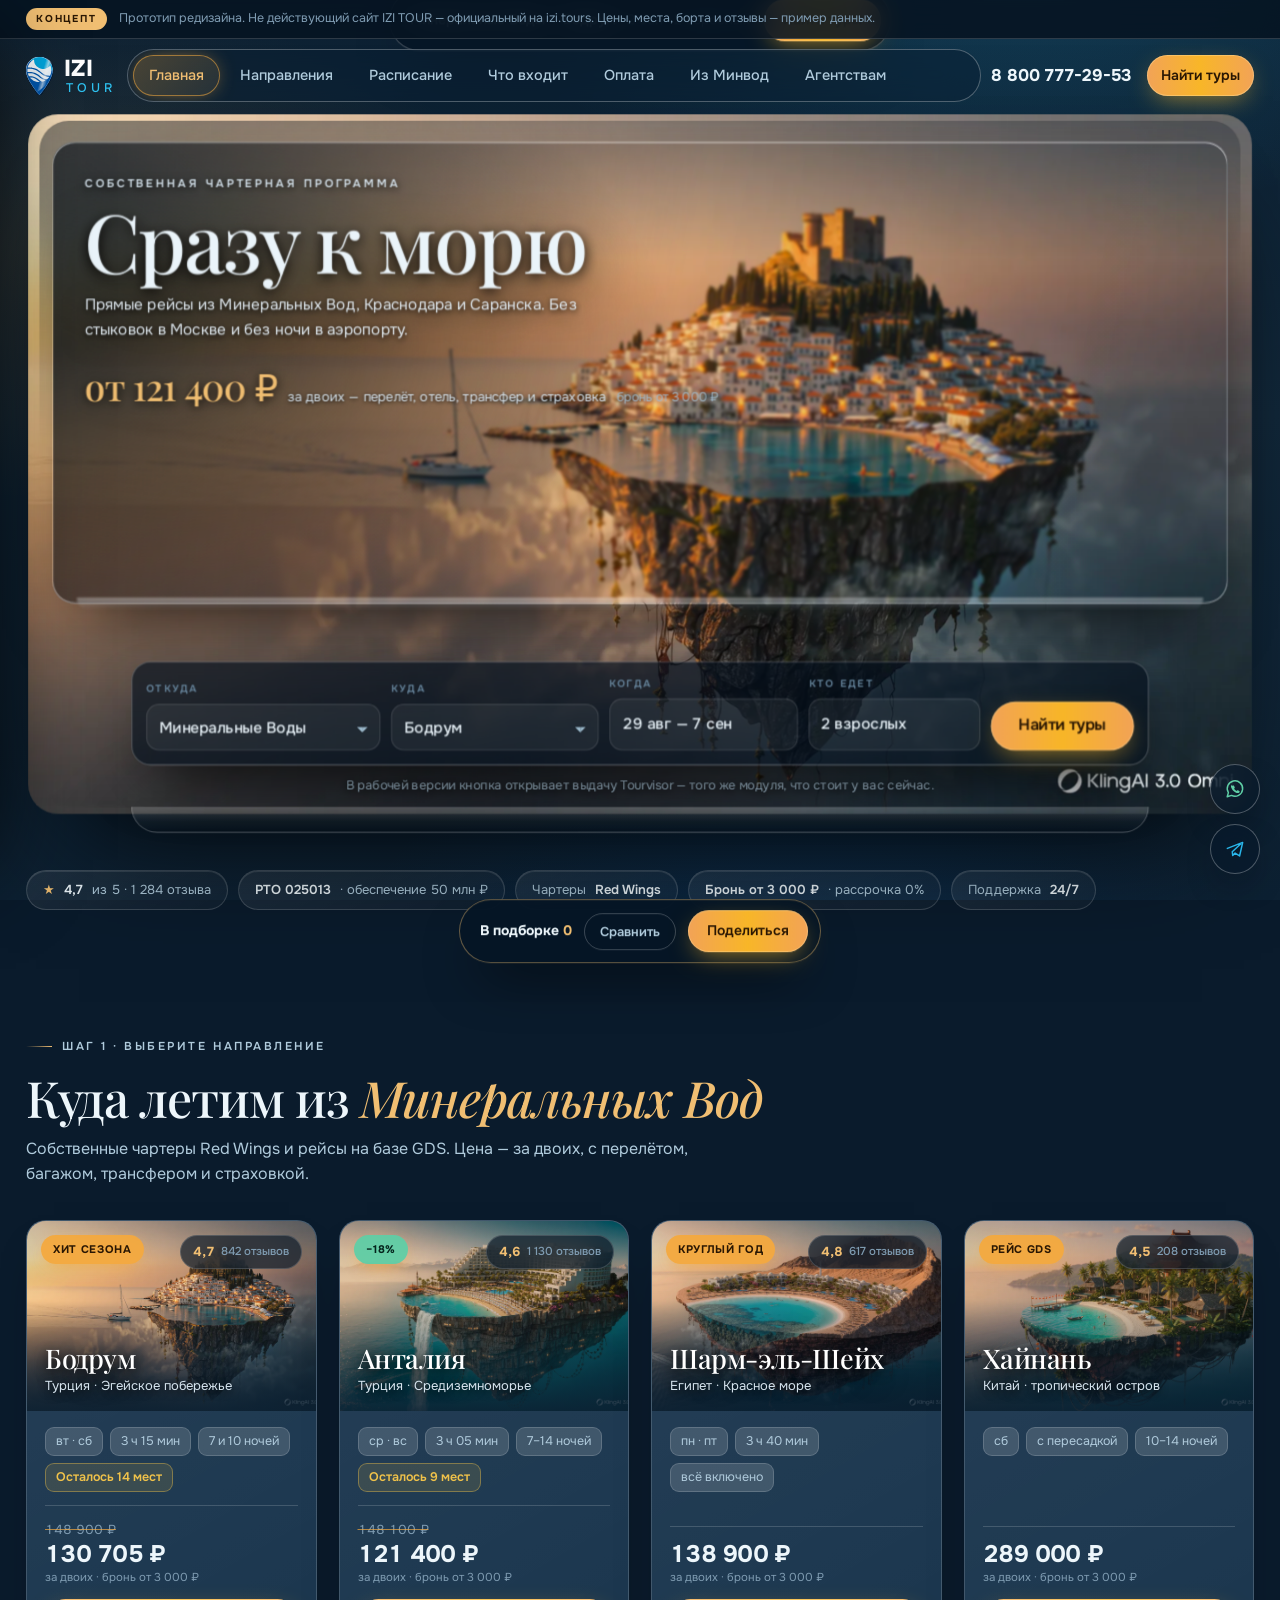
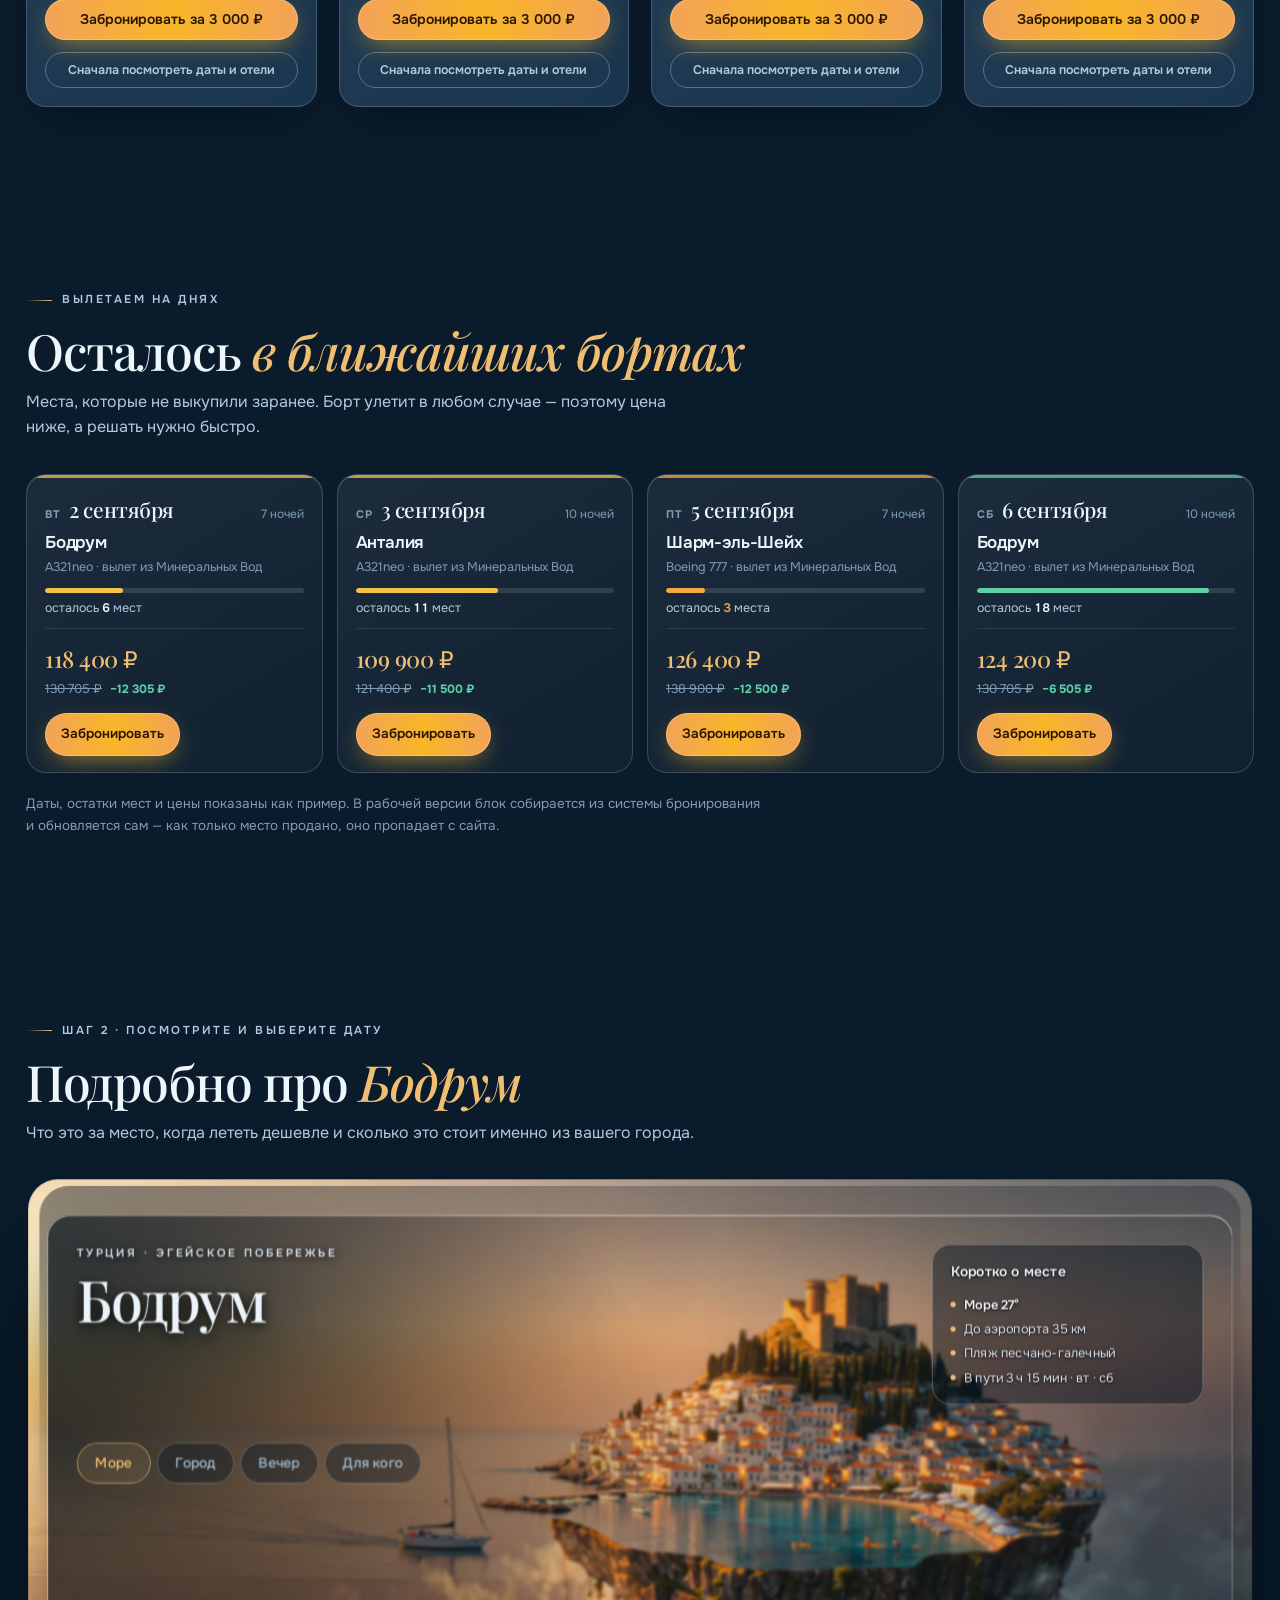
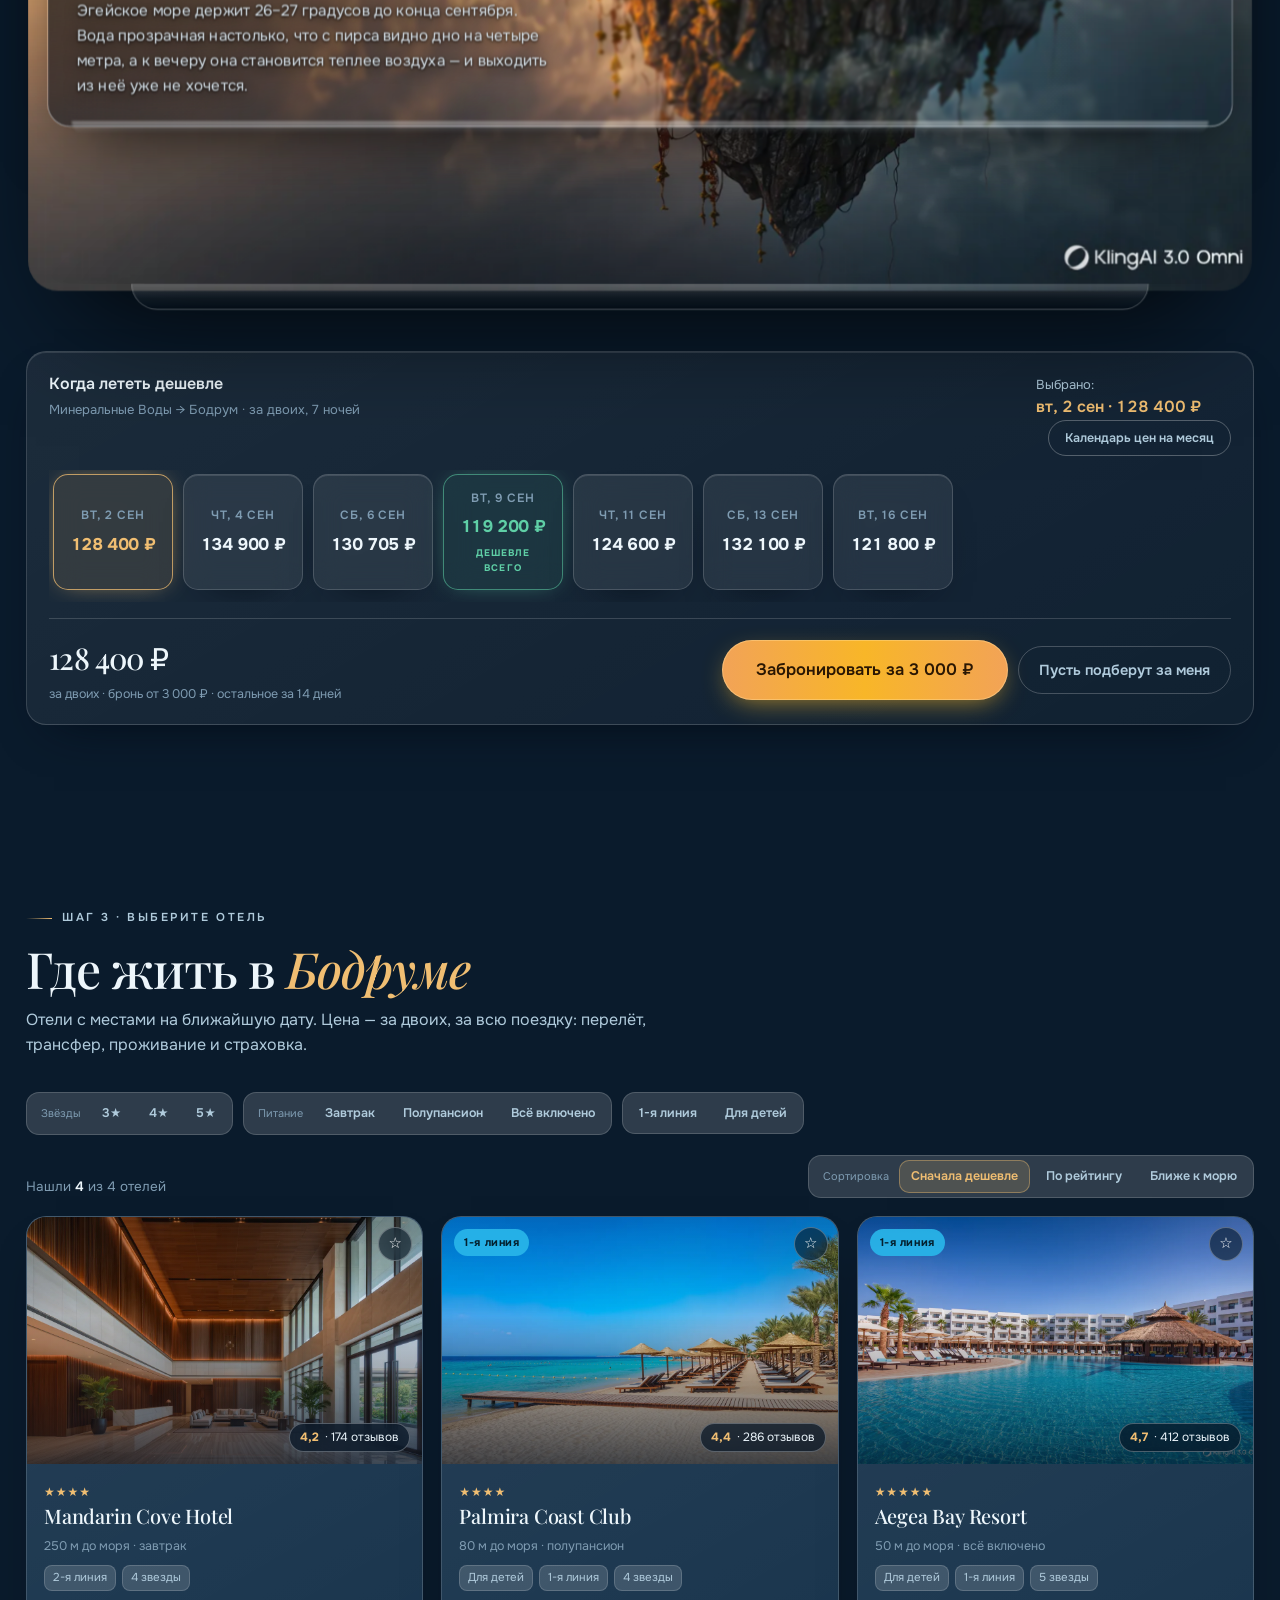
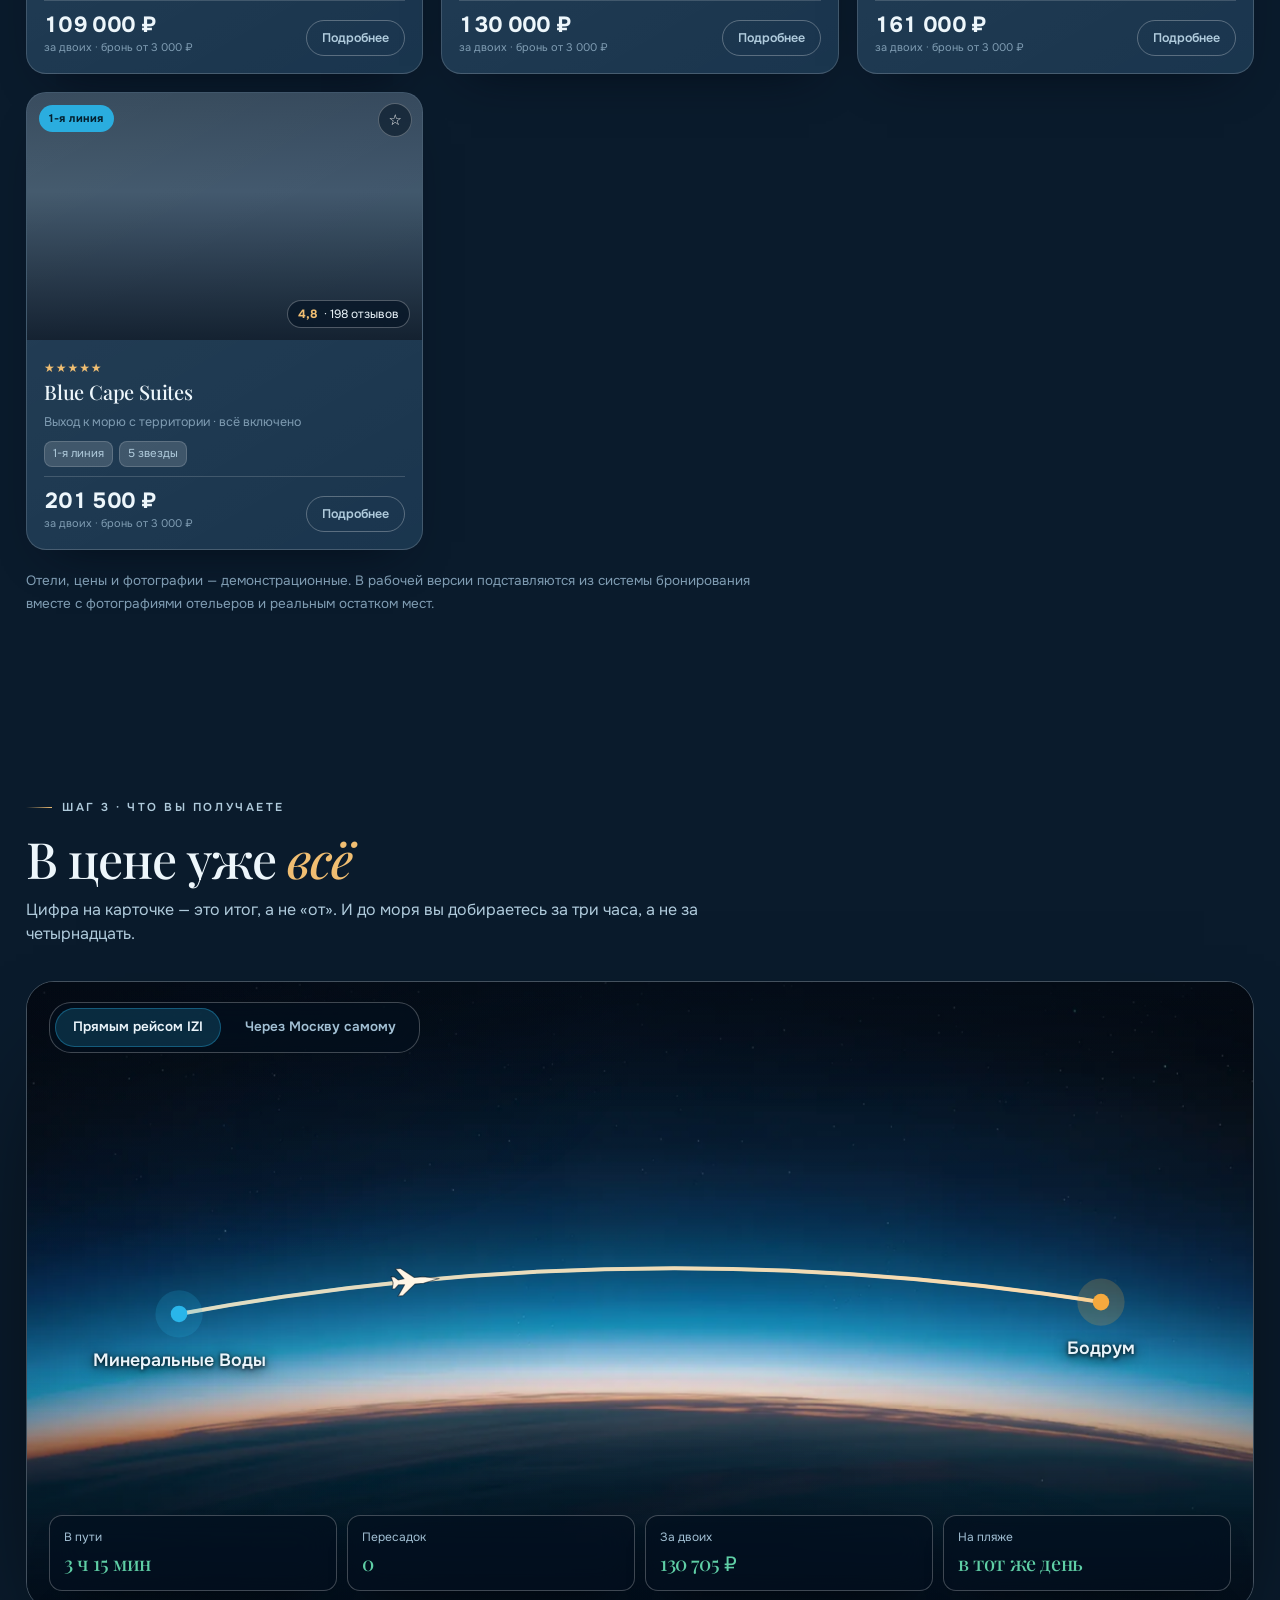
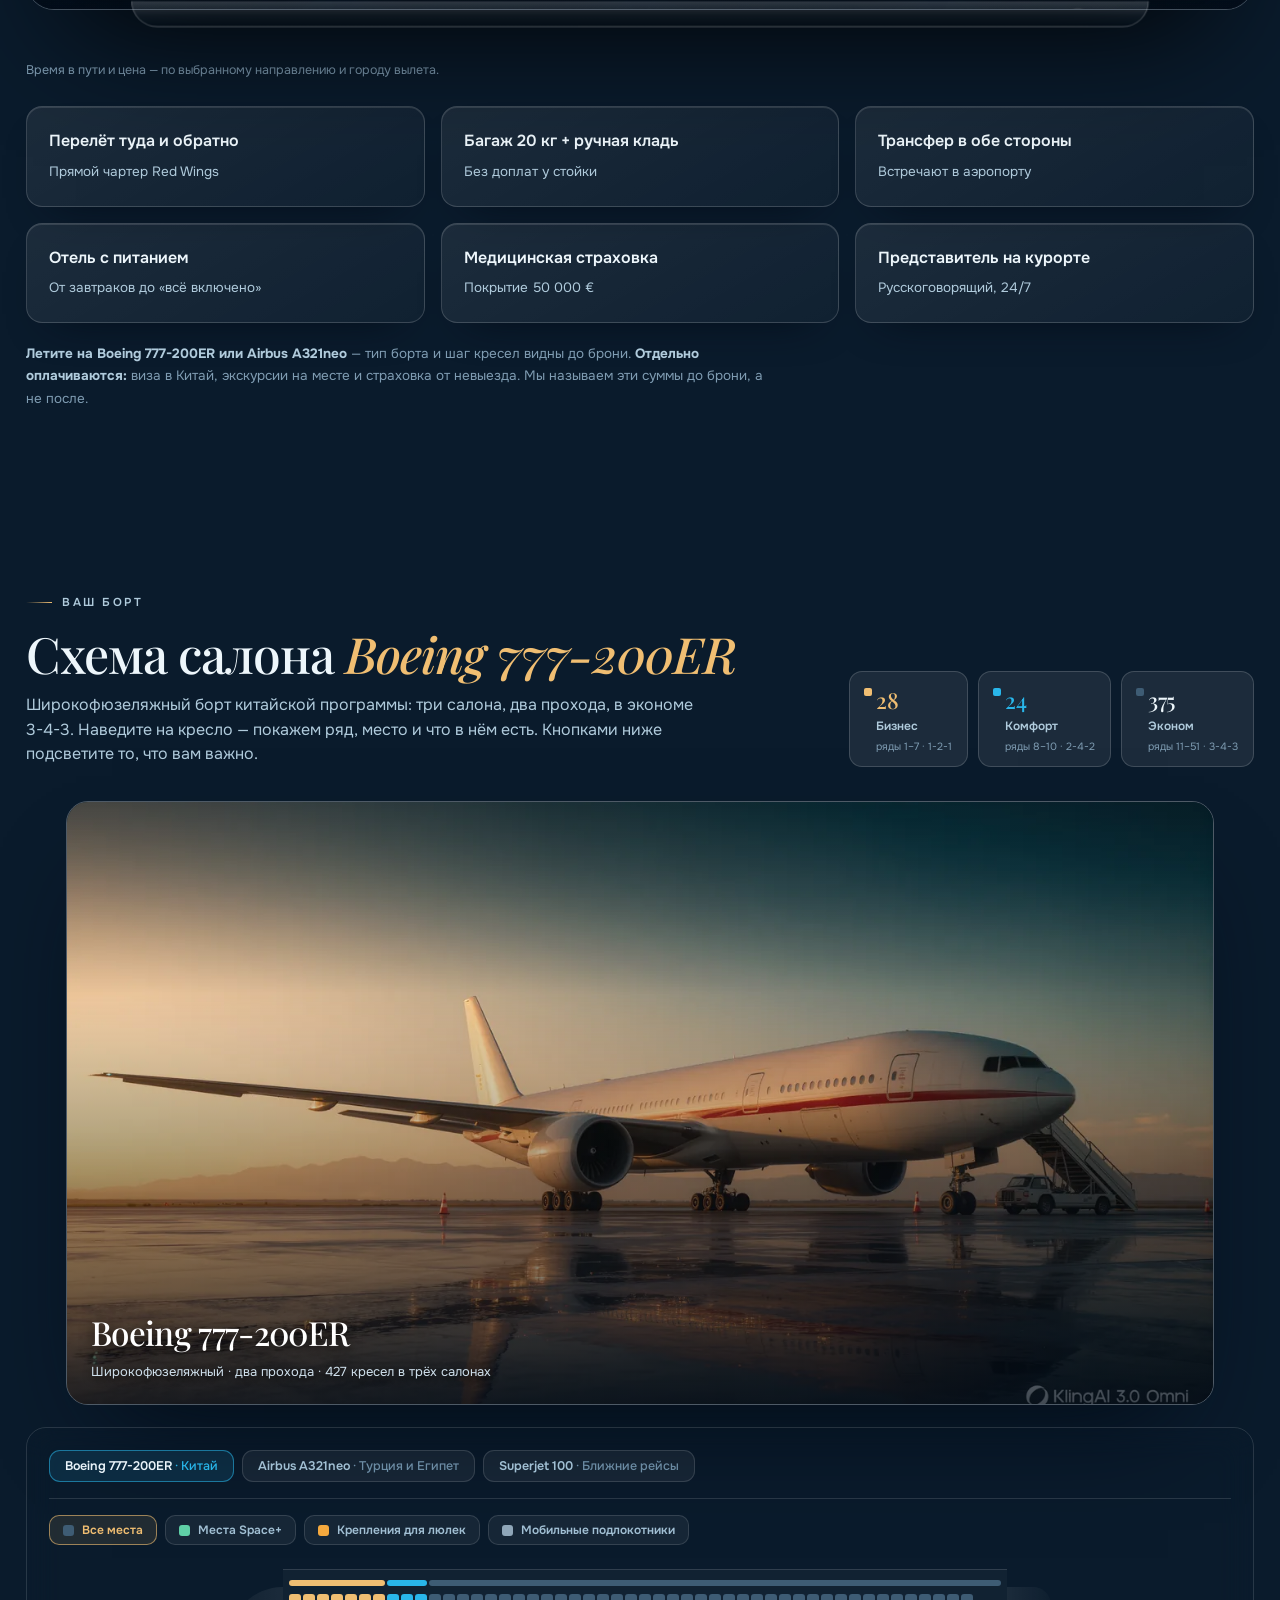
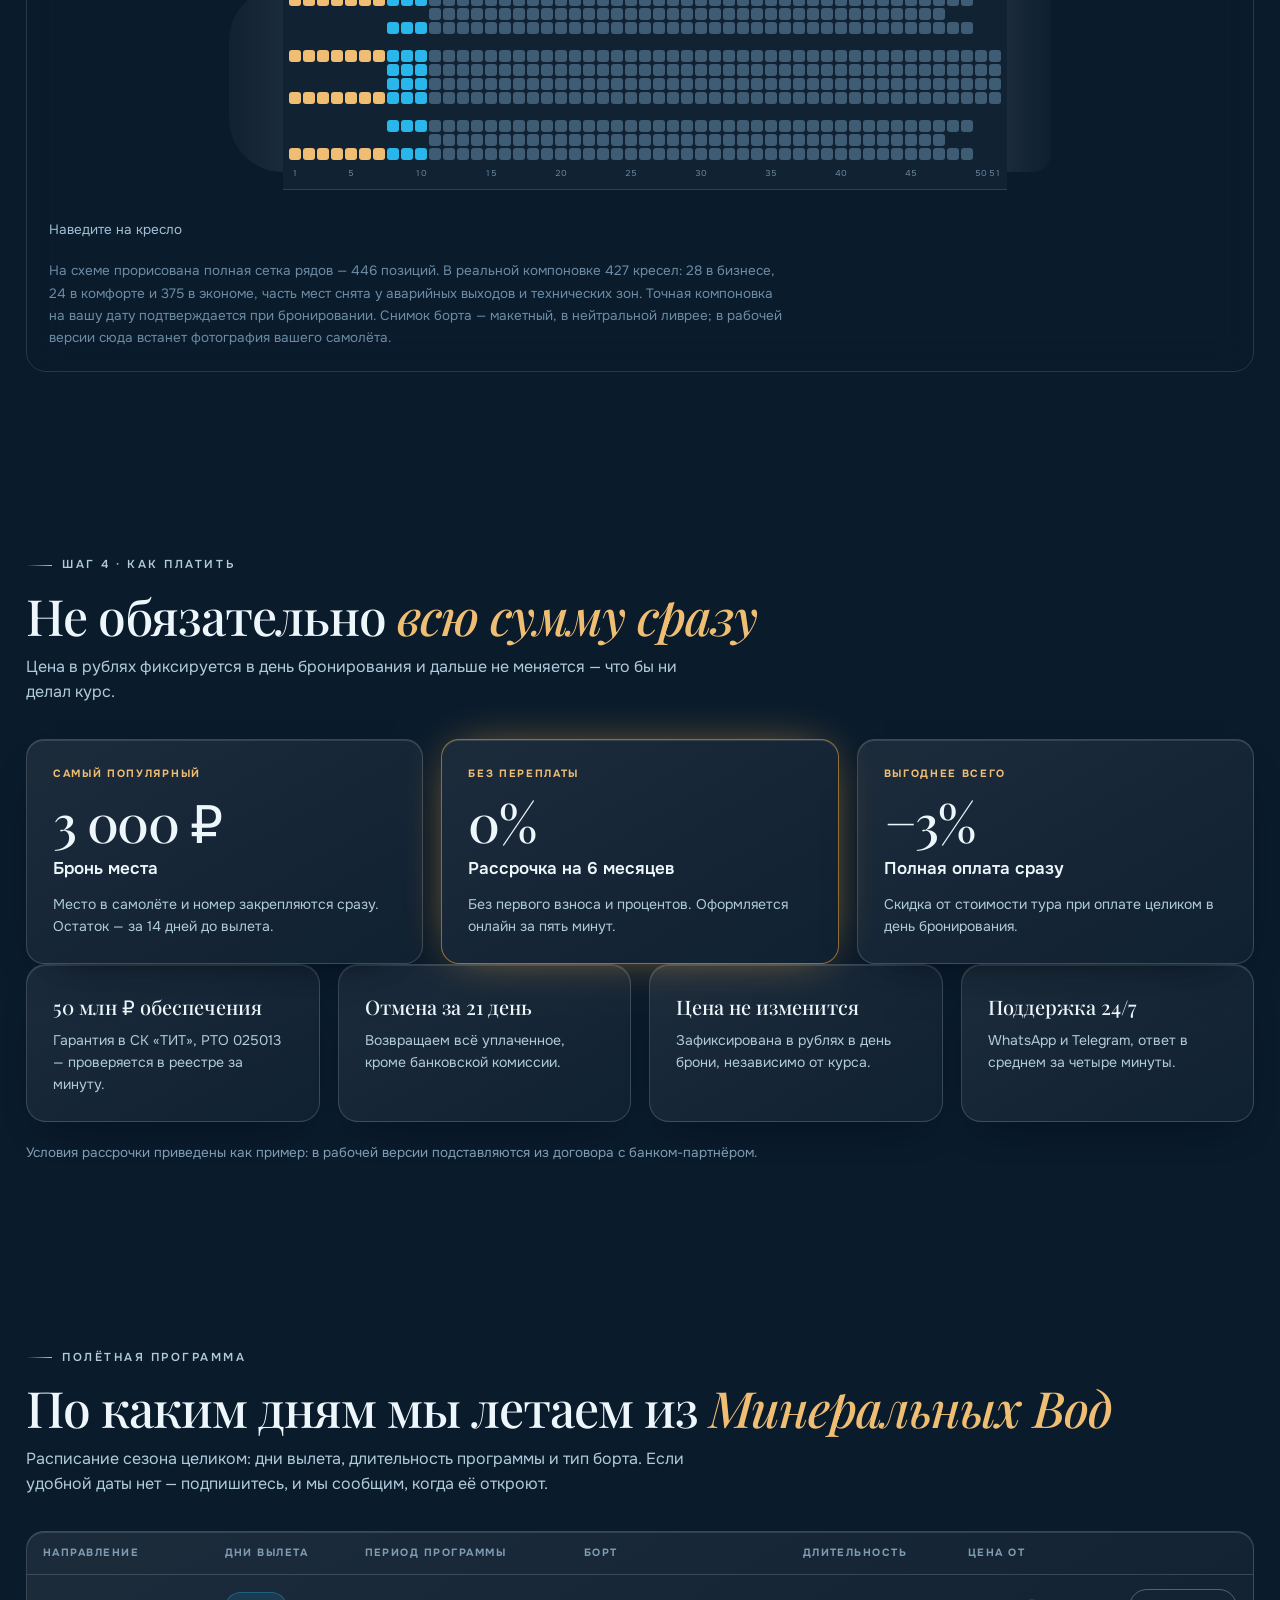
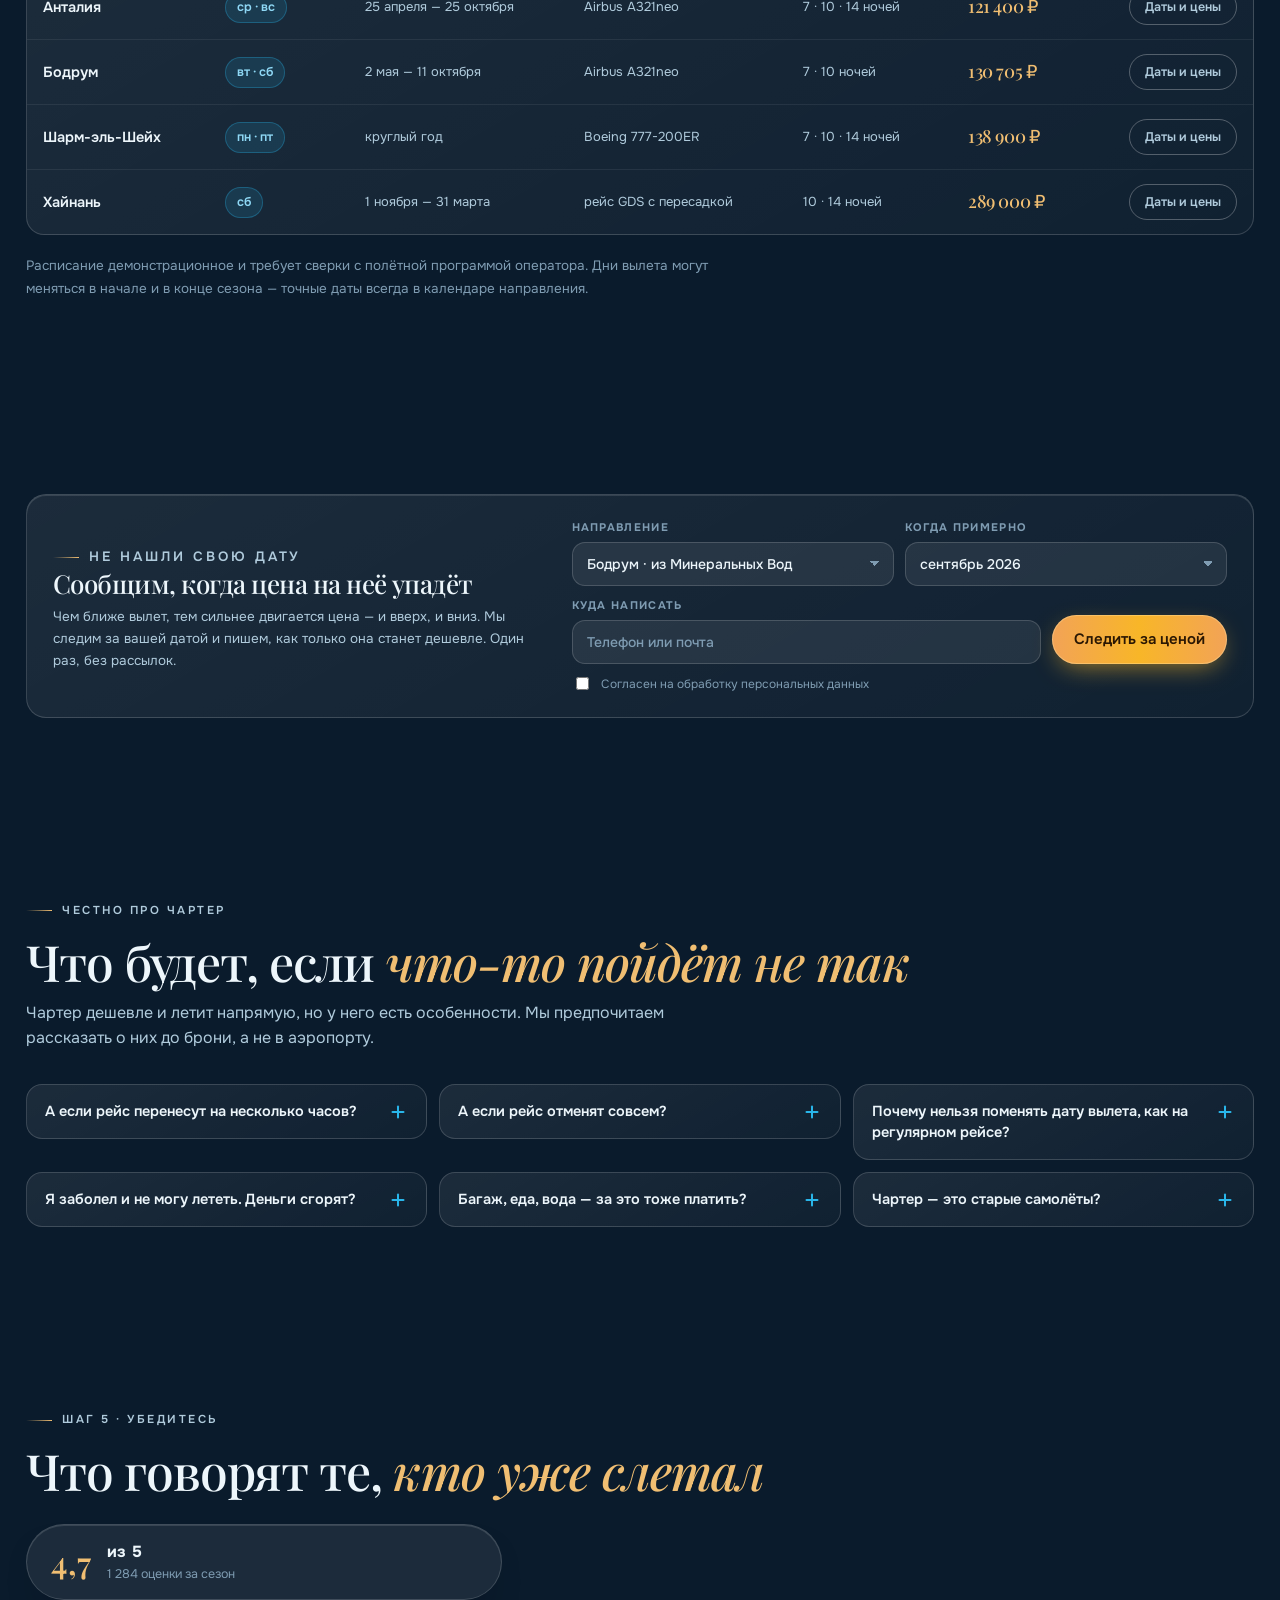
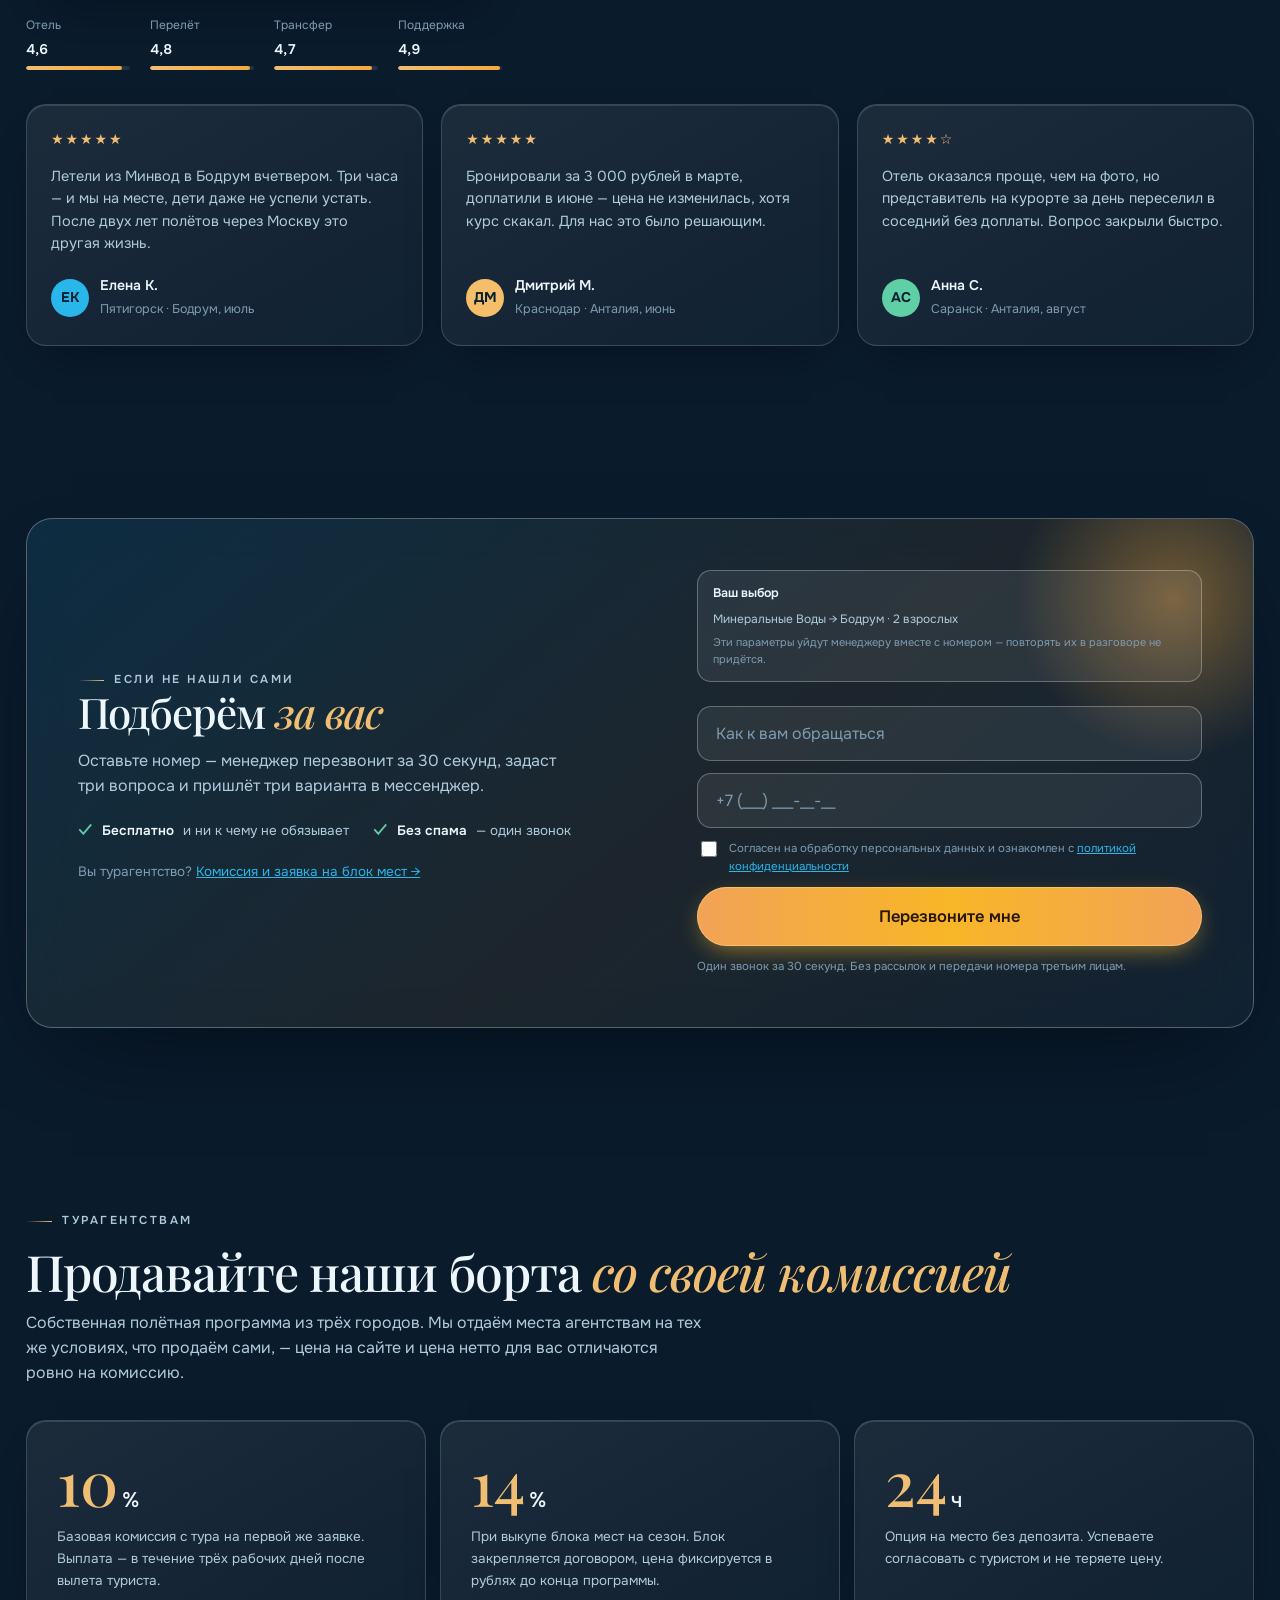
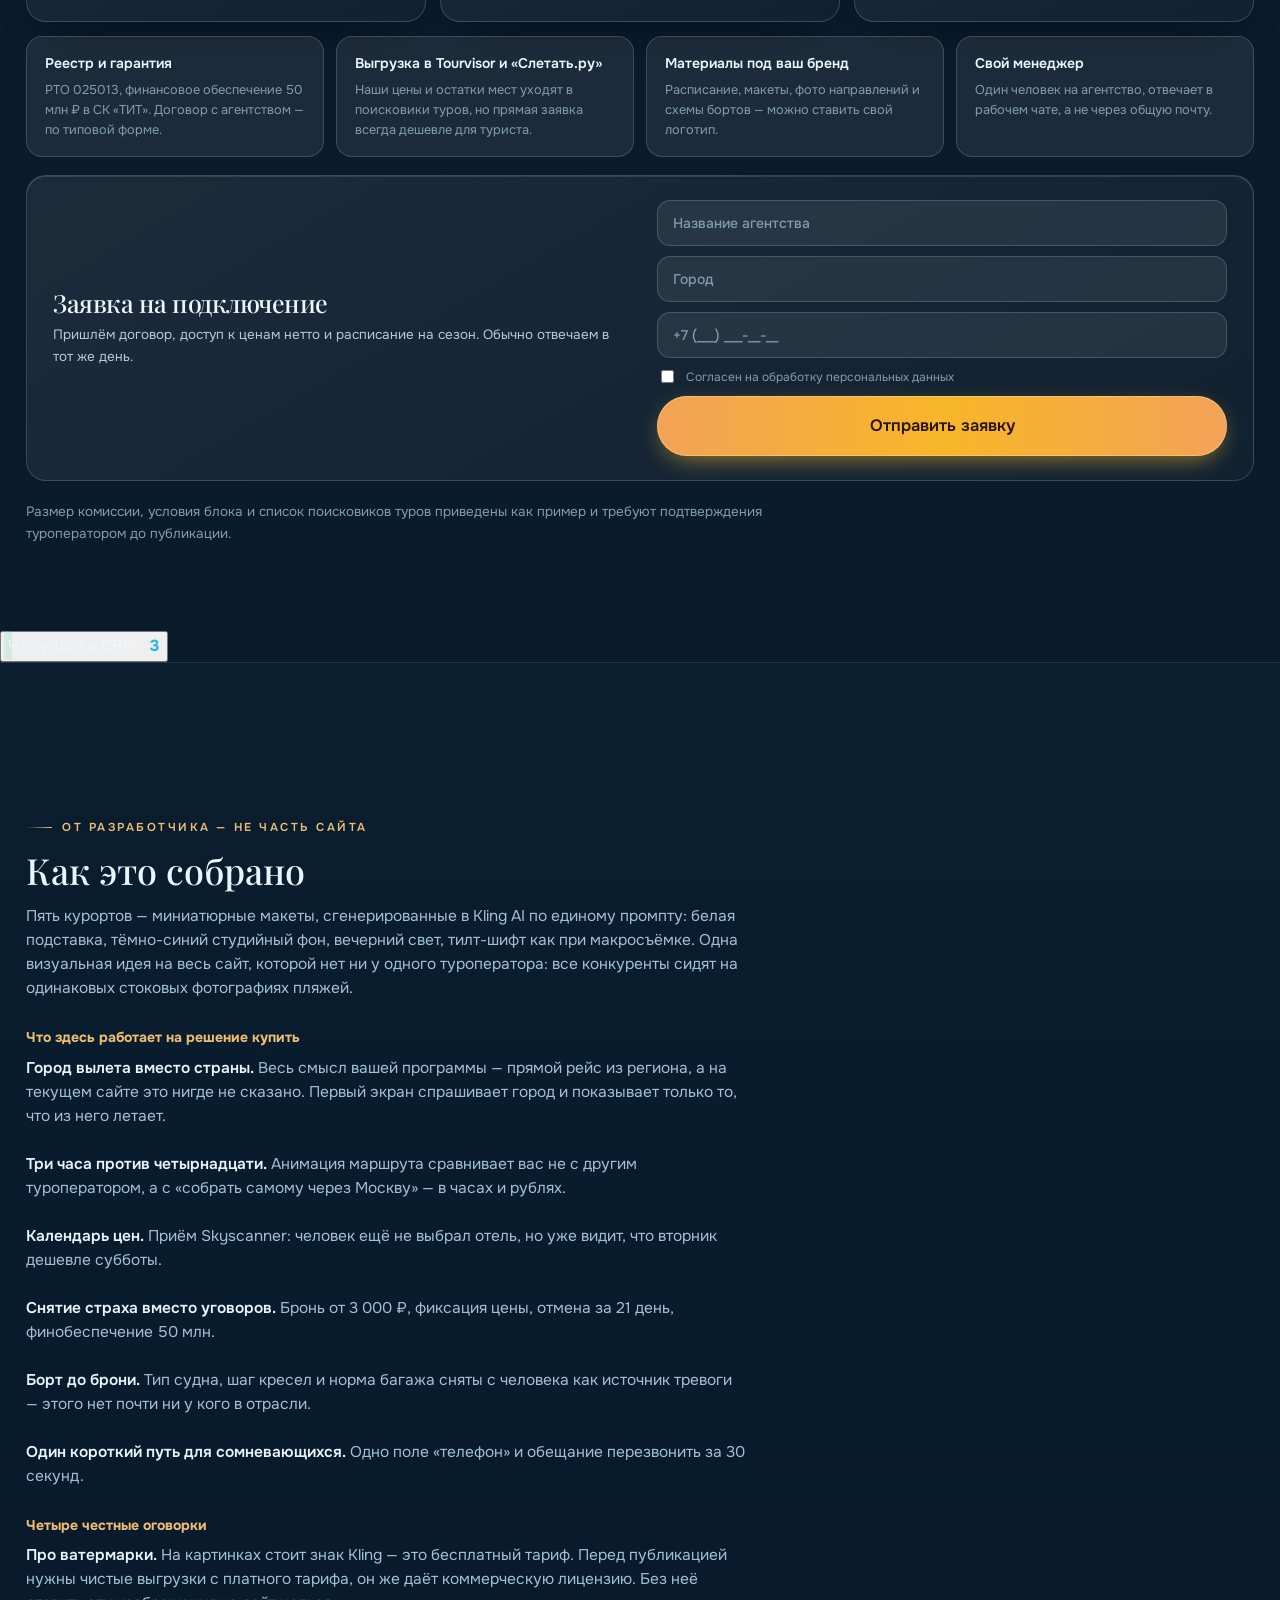
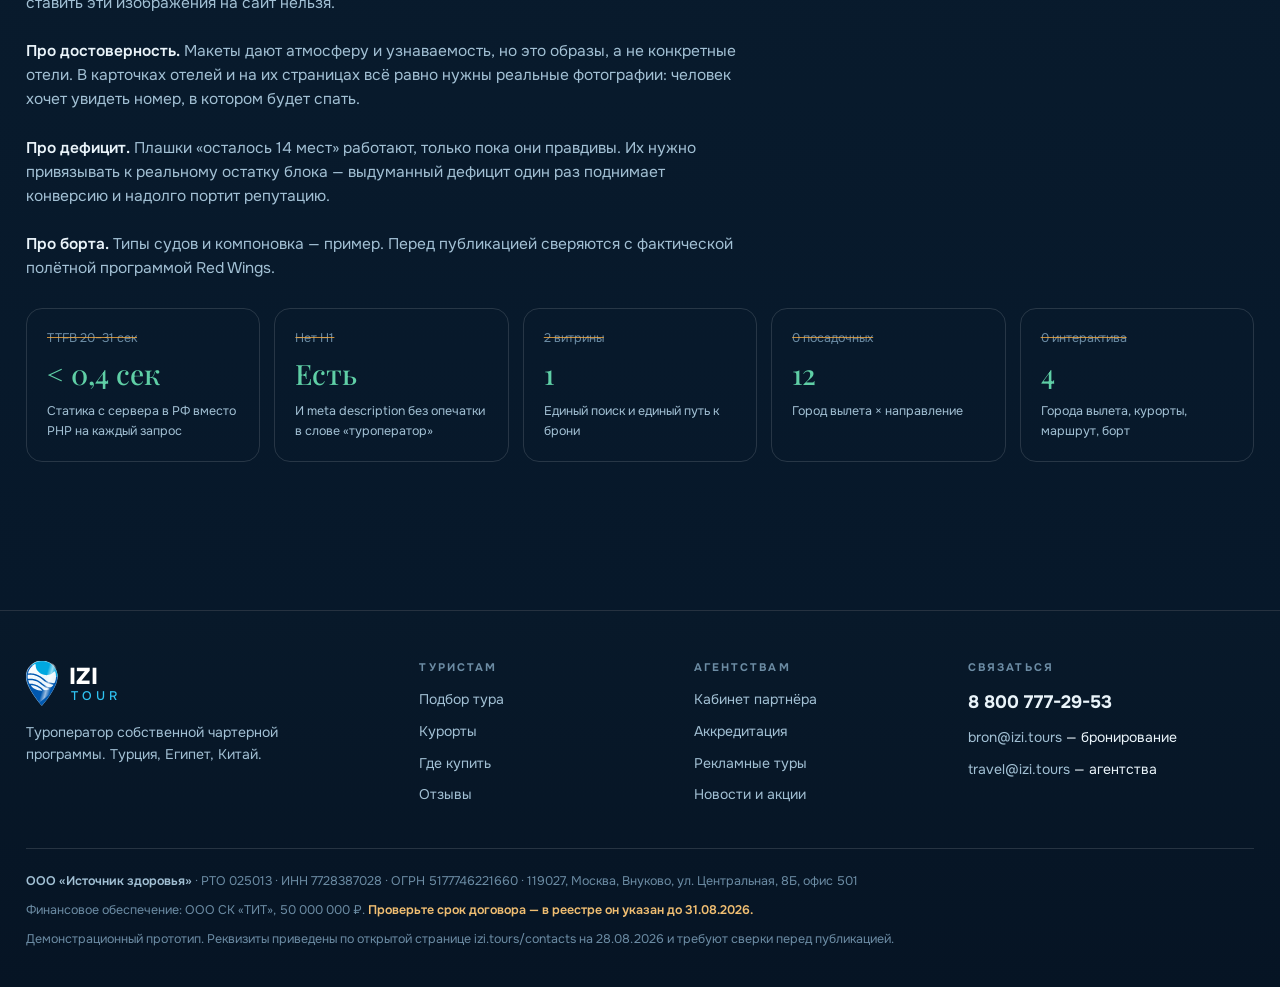
==== index.html @ f829a923 "Расписание программы, ближайшие вылеты, допродажи в брони, семейная цена, подписка на цену, раздел т" ====
<!doctype html>
<html lang="ru">
<head>
<meta charset="utf-8">
<meta name="viewport" content="width=device-width, initial-scale=1">
<title>IZI TOUR — концепт сайта</title>
<meta name="description" content="Концепт нового сайта туроператора IZI TOUR: чартеры из Минеральных Вод, Краснодара и Саранска в Турцию, Египет и Китай. Прототип, данные демонстрационные.">
<meta name="robots" content="noindex, nofollow">
<meta name="theme-color" content="#0A1B2C">
<link rel="icon" href="data:image/svg+xml,%3Csvg%20xmlns%3D%22http%3A%2F%2Fwww.w3.org%2F2000%2Fsvg%22%20viewBox%3D%220%200%2048%2068.3%22%3E%3Cpath%20d%3D%22M27.71%200.00C25.33%20-0.41%2021.56%20-0.07%2020.24%200.00C18.93%200.07%2020.33%200.25%2019.80%200.39C19.28%200.53%2018.07%200.55%2017.07%200.83C16.07%201.11%2015.02%201.44%2013.80%202.05C12.59%202.66%2011.11%203.46%209.76%204.49C8.40%205.51%206.81%206.90%205.66%208.20C4.50%209.49%203.56%2010.98%202.83%2012.24C2.10%2013.50%201.67%2014.50%201.27%2015.76C0.86%2017.02%200.60%2019.07%200.39%2019.80C0.18%2020.54%200.07%2019.00%200.00%2020.20C-0.07%2021.39%20-0.07%2025.78%200.00%2026.98C0.07%2028.17%200.19%2026.59%200.39%2027.37C0.59%2028.15%200.68%2029.88%201.22%2031.66C1.76%2033.44%202.69%2035.94%203.61%2038.05C4.53%2040.15%204.89%2041.21%206.73%2044.29C8.57%2047.37%2012.15%2053.00%2014.63%2056.54C17.12%2060.07%2020.15%2063.71%2021.66%2065.51C23.16%2067.32%2023.15%2067.17%2023.66%2067.37C24.17%2067.56%2023.25%2068.42%2024.73%2066.68C26.21%2064.94%2029.92%2060.59%2032.54%2056.93C35.15%2053.26%2038.54%2047.89%2040.44%2044.68C42.34%2041.47%2043.04%2039.67%2043.95%2037.66C44.86%2035.64%2045.30%2034.74%2045.90%2032.59C46.50%2030.43%2047.35%2026.89%2047.56%2024.73C47.77%2022.57%2047.51%2021.37%2047.17%2019.61C46.83%2017.85%2045.98%2015.49%2045.51%2014.20C45.04%2012.90%2045.07%2012.98%2044.34%2011.85C43.61%2010.72%2042.21%208.64%2041.12%207.41C40.03%206.19%2038.90%205.32%2037.80%204.49C36.71%203.66%2036.22%203.19%2034.54%202.44C32.85%201.69%2030.09%200.41%2027.71%200.00Z%22%20fill%3D%22%23fff%22%2F%3E%3Cpath%20d%3D%22M8.29%205.71C7.54%206.57%209.10%206.91%209.37%207.17C9.63%207.43%209.17%207.67%209.90%207.27C10.63%206.86%2012.93%204.24%2013.76%204.73C14.59%205.23%2014.35%208.64%2014.88%2010.24C15.41%2011.85%2015.95%2013.02%2016.93%2014.34C17.90%2015.66%2019.48%2017.17%2020.73%2018.15C21.98%2019.12%2023.00%2019.65%2024.44%2020.20C25.88%2020.74%2027.76%2021.28%2029.37%2021.41C30.97%2021.54%2032.52%2021.33%2034.05%2020.98C35.58%2020.63%2036.98%2020.20%2038.54%2019.32C40.10%2018.43%2042.50%2016.13%2043.41%2015.66C44.33%2015.19%2043.76%2015.85%2044.00%2016.49C44.24%2017.13%2044.66%2018.35%2044.88%2019.51C45.10%2020.67%2044.95%2022.76%2045.32%2023.46C45.68%2024.17%2046.71%2023.76%2047.07%2023.76C47.44%2023.75%2047.50%2024.11%2047.51%2023.41C47.53%2022.72%2047.50%2021.08%2047.17%2019.56C46.85%2018.04%2046.30%2015.98%2045.56%2014.29C44.82%2012.60%2043.46%2010.55%2042.73%209.41C42.00%208.28%2042.00%208.29%2041.17%207.46C40.34%206.63%2039.14%205.41%2037.76%204.44C36.37%203.46%2034.28%202.28%2032.88%201.61C31.47%200.94%2030.11%200.64%2029.32%200.44C28.52%200.24%2028.37%200.46%2028.10%200.39C27.83%200.32%2029.02%200.07%2027.71%200.00C26.40%20-0.07%2021.55%20-0.07%2020.24%200.00C18.93%200.07%2020.39%200.25%2019.85%200.39C19.32%200.53%2018.02%200.56%2017.02%200.83C16.03%201.10%2015.36%201.19%2013.90%202.00C12.45%202.81%209.05%204.85%208.29%205.71Z%22%20fill%3D%22%2300A8E0%22%20fill-rule%3D%22evenodd%22%2F%3E%3Cpath%20d%3D%22M7.22%2036.88C7.28%2036.65%207.79%2036.61%208.10%2036.63C8.41%2036.66%208.62%2036.96%209.07%2037.02C9.53%2037.09%209.85%2036.82%2010.83%2037.02C11.80%2037.23%2013.43%2037.57%2014.93%2038.24C16.42%2038.92%2018.30%2040.01%2019.80%2041.07C21.31%2042.14%2023.86%2044.00%2023.95%2044.63C24.04%2045.27%2021.69%2045.04%2020.34%2044.88C18.99%2044.72%2017.15%2044.14%2015.85%2043.66C14.55%2043.18%2013.54%2042.60%2012.54%2042.00C11.53%2041.40%2010.61%2040.72%209.80%2040.05C9.00%2039.38%208.14%2038.53%207.71%2038.00C7.28%2037.47%207.15%2037.11%207.22%2036.88ZM3.17%2029.51C2.98%2028.77%202.48%2029.27%203.56%2029.22C4.64%2029.17%207.70%2028.95%209.66%2029.22C11.62%2029.49%2013.50%2030.09%2015.32%2030.83C17.14%2031.57%2018.38%2032.20%2020.59%2033.66C22.79%2035.12%2026.22%2038.20%2028.54%2039.61C30.85%2041.02%2033.96%2041.42%2034.49%2042.10C35.02%2042.77%2032.73%2043.27%2031.71%2043.66C30.68%2044.05%2029.39%2044.59%2028.34%2044.44C27.29%2044.29%2026.58%2043.59%2025.41%2042.78C24.25%2041.97%2022.79%2040.57%2021.37%2039.56C19.94%2038.55%2018.71%2037.54%2016.88%2036.73C15.05%2035.93%2012.28%2035.09%2010.39%2034.73C8.50%2034.37%206.46%2034.76%205.51%2034.59C4.56%2034.41%205.07%2034.50%204.68%2033.66C4.29%2032.81%203.36%2030.25%203.17%2029.51ZM2.34%2021.71C2.49%2020.86%202.15%2021.14%203.17%2021.02C4.20%2020.91%206.59%2020.82%208.49%2021.02C10.38%2021.23%2012.65%2021.63%2014.54%2022.24C16.42%2022.85%2017.21%2023.02%2019.80%2024.68C22.40%2026.34%2027.70%2030.60%2030.10%2032.20C32.50%2033.79%2032.86%2033.71%2034.20%2034.24C35.53%2034.78%2037.08%2035.20%2038.10%2035.41C39.11%2035.63%2039.79%2035.37%2040.29%2035.51C40.80%2035.65%2041.25%2035.77%2041.12%2036.24C40.99%2036.72%2040.07%2037.75%2039.51%2038.34C38.95%2038.93%2038.48%2039.56%2037.76%2039.80C37.03%2040.05%2036.22%2040.01%2035.17%2039.80C34.12%2039.60%2032.89%2039.26%2031.46%2038.59C30.03%2037.91%2027.94%2036.70%2026.59%2035.76C25.23%2034.81%2024.45%2033.79%2023.32%2032.93C22.19%2032.07%2020.94%2031.25%2019.80%2030.59C18.67%2029.92%2017.63%2029.40%2016.49%2028.93C15.35%2028.46%2014.25%2028.09%2012.98%2027.76C11.70%2027.42%2010.53%2027.09%208.83%2026.93C7.13%2026.76%203.87%2026.92%202.78%2026.78C1.69%2026.64%202.37%2026.94%202.29%2026.10C2.22%2025.25%202.20%2022.55%202.34%2021.71ZM7.85%206.05C7.21%206.16%206.44%207.23%205.61%208.24C4.78%209.26%203.68%2010.66%202.88%2012.15C2.07%2013.63%201.20%2015.89%200.78%2017.17C0.37%2018.46%200.52%2019.34%200.39%2019.85C0.26%2020.37%200.07%2019.07%200.00%2020.24C-0.07%2021.42%20-0.07%2025.75%200.00%2026.93C0.07%2028.11%200.19%2026.52%200.39%2027.32C0.59%2028.11%200.69%2029.93%201.22%2031.71C1.75%2033.48%202.24%2035.19%203.56%2037.95C4.88%2040.72%206.89%2044.68%209.12%2048.29C11.35%2051.90%2014.85%2056.75%2016.93%2059.61C19.01%2062.47%2020.53%2064.19%2021.61%2065.46C22.69%2066.74%2023.02%2066.95%2023.41%2067.27C23.80%2067.59%2022.42%2069.10%2023.95%2067.37C25.48%2065.63%2029.85%2060.64%2032.59%2056.88C35.33%2053.11%2038.49%2048.00%2040.39%2044.78C42.29%2041.56%2043.07%2039.61%2044.00%2037.56C44.93%2035.51%2045.42%2034.15%2045.95%2032.49C46.48%2030.83%2046.91%2029.00%2047.17%2027.61C47.43%2026.22%2047.53%2024.78%2047.51%2024.15C47.50%2023.51%2047.42%2023.84%2047.07%2023.80C46.72%2023.77%2045.78%2023.31%2045.41%2023.95C45.05%2024.59%2045.18%2026.34%2044.88%2027.66C44.58%2028.98%2043.98%2030.89%2043.61%2031.85C43.24%2032.82%2043.18%2033.18%2042.68%2033.46C42.19%2033.75%2041.85%2033.75%2040.63%2033.56C39.41%2033.37%2037.06%2032.95%2035.37%2032.34C33.67%2031.73%2032.69%2031.37%2030.49%2029.90C28.28%2028.44%2024.48%2025.09%2022.15%2023.56C19.81%2022.03%2018.38%2021.47%2016.49%2020.73C14.59%2019.99%2012.15%2019.39%2010.78%2019.12C9.41%2018.85%208.83%2019.19%208.24%2019.12C7.66%2019.06%208.08%2018.75%207.27%2018.73C6.46%2018.72%204.07%2019.22%203.37%2019.02C2.67%2018.83%202.72%2018.68%203.07%2017.56C3.42%2016.44%204.63%2013.75%205.46%2012.29C6.29%2010.84%207.38%209.62%208.05%208.83C8.72%208.04%209.50%208.02%209.46%207.56C9.43%207.10%208.50%205.93%207.85%206.05Z%22%20fill%3D%22%230058B0%22%20fill-rule%3D%22evenodd%22%2F%3E%3C%2Fsvg%3E">
<meta property="og:type" content="website">
<meta property="og:site_name" content="IZI TOUR · концепт">
<meta property="og:title" content="IZI TOUR — концепт нового сайта">
<meta property="og:description" content="Прямые чартеры к морю из Минеральных Вод, Краснодара и Саранска. Прототип редизайна, данные демонстрационные.">
<meta property="og:image" content="https://airvolga3.github.io/izitours/assets/img/og.jpg">
<meta property="og:image:width" content="1200">
<meta property="og:image:height" content="630">
<meta property="og:locale" content="ru_RU">
<meta name="twitter:card" content="summary_large_image">
<link rel="preconnect" href="https://fonts.googleapis.com">
<link rel="preconnect" href="https://fonts.gstatic.com" crossorigin>
<link rel="stylesheet" href="https://fonts.googleapis.com/css2?family=Onest:wght@400;500;600;700;800&family=Playfair+Display:ital,wght@0,400;0,500;0,600;1,400;1,500&display=swap">
<link rel="stylesheet" href="assets/css/site.css">
</head>
<body>

<div class="ribbon"><div class="wrap">
  <b>КОНЦЕПТ</b>
  <span>Прототип редизайна. Не действующий сайт IZI TOUR — официальный на izi.tours. Цены, места, борта и отзывы — пример данных.</span>
</div></div>

<header class="head"><div class="wrap">
  <a class="logo" href="#" onclick="show('home');return false">
    <span class="mark3d" aria-hidden="true"></span>
    
    <span class="logo-txt"><b>IZI</b><em>TOUR</em></span>
  </a>
  <nav class="pillnav">
    <button type="button" data-view="home" aria-current="page" onclick="show('home')">Главная</button>
    <button type="button" onclick="jump('#dest')">Направления</button>
    <button type="button" onclick="jump('#program')">Расписание</button>
    <button type="button" onclick="jump('#value')">Что входит</button>
    <button type="button" onclick="jump('#pay')">Оплата</button>
    <button type="button" data-view="lp" onclick="show('lp')">Из Минвод</button>
    <button type="button" onclick="jump('#agents');track('agent_link','Открыл раздел агентствам')">Агентствам</button>
  </nav>
  <div class="head-r">
    <a class="callback" href="tel:+78007772953"><b>8 800 777-29-53</b><span>Перезвоним за 30 секунд</span></a>
    <button class="btn btn-ember btn-s" type="button" onclick="jump('#dest')">Найти туры</button>
  </div>
</div></header>

<main id="view-home">

<section class="hero">
  <div class="wrap">
    <div class="stage3d dk">
     <div class="scene" id="heroScene">
      <img id="heroImg" alt="Миниатюрный макет курорта">
      <div class="glare" aria-hidden="true"></div>
      <div class="glass">
       <span class="glass-edge" aria-hidden="true"></span>
       <div class="hui hui-search">
         <p class="hui-eyebrow">Собственная чартерная программа</p>
         <h1 class="hui-title" id="heroTitle">Сразу к морю</h1>
         <p class="hui-desc" id="heroDesc">Прямые рейсы из Минеральных Вод, Краснодара и Саранска. Без стыковок в Москве и без ночи в аэропорту.</p>
         <p class="hui-price" id="heroPrice"></p>


       </div>
      </div>

      <div class="searchbar">
         <form class="bigsearch" onsubmit="return false">
           <div class="bf">
             <label for="fFrom">Откуда</label>
             <select id="fFrom" onchange="setCity(this.value)">
               <option value="mrv">Минеральные Воды</option>
               <option value="krr">Краснодар</option>
               <option value="skx">Саранск</option>
             </select>
           </div>
           <div class="bf">
             <label for="fTo">Куда</label>
             <select id="fTo" onchange="pickFromSearch()"></select>
           </div>
           <div class="bf">
             <label for="fWhen">Когда</label>
             <div class="bf-v num" id="fWhen">29 авг — 7 сен</div>
           </div>
           <div class="bf">
             <label for="fWho">Кто едет</label>
             <div class="bf-v" id="fWho">2 взрослых</div>
           </div>
           <button class="btn btn-ember bs-go" type="button" onclick="jump('#dest')">Найти туры</button>
         </form>
         <p class="bs-note">В рабочей версии кнопка открывает выдачу Tourvisor — того же модуля, что стоит у вас сейчас.</p>
      </div>
     </div>
     <div class="tray" aria-hidden="true"></div>
    </div>

    <div class="trustbar">
      <span class="tb"><span class="star">★</span> <b>4,7</b> из 5 · 1 284 отзыва</span>
      <span class="tb"><b>РТО 025013</b> · обеспечение 50 млн ₽</span>
      <span class="tb">Чартеры <b>Red Wings</b></span>
      <span class="tb"><b>Бронь от 3 000 ₽</b> · рассрочка 0%</span>
      <span class="tb">Поддержка <b>24/7</b></span>
    </div>
  </div>
</section>

<section id="dest" class="rev">
  <div class="wrap">
    <div class="sec-head">
      <div>
        <p class="eyebrow">Шаг 1 · выберите направление</p>
        <h2>Куда летим из <em id="city-name">Минеральных Вод</em></h2>
        <p id="city-note"></p>
      </div>
    </div>
    <div class="deals" id="deals"></div>
  </div>
</section>

<section id="soon" class="rev">
  <div class="wrap">
    <div class="sec-head">
      <div>
        <p class="eyebrow">Вылетаем на днях</p>
        <h2>Осталось <em>в ближайших бортах</em></h2>
        <p id="soonLede">Места, которые не выкупили заранее. Борт улетит в любом случае — поэтому цена ниже, а решать нужно быстро.</p>
      </div>
    </div>
    <div class="soon" id="soonGrid"></div>
    <p class="incl-note" id="soonNote"></p>
  </div>
</section>

<section id="resort" class="rev">
  <div class="wrap">
    <div class="sec-head">
      <div>
        <p class="eyebrow">Шаг 2 · посмотрите и выберите дату</p>
        <h2>Подробно про <em id="stName2">Бодрум</em></h2>
        <p id="resortLede">Что это за место, когда лететь дешевле и сколько это стоит именно из вашего города.</p>
      </div>
    </div>

    <div class="stage3d stage3d-sm dk">
     <div class="scene" id="stageScene">
      <img id="stageImg" alt="Вид курорта">
      <img id="stageImg2" class="xfade" alt="" aria-hidden="true">
      <div class="glare" aria-hidden="true"></div>
      <div class="glass">
       <span class="glass-edge" aria-hidden="true"></span>
       <div class="hui hui-sm">
        <div class="hui-l">
          <div>
            <p class="hui-eyebrow" id="stSub">Турция · Эгейское побережье</p>
            <h3 class="hui-title" id="stName">Бодрум</h3>
          </div>
          <div class="rtabs" id="rtabs" role="group" aria-label="О курорте"></div>
          <p class="rtext" id="rtext"></p>
        </div>
        <div class="hui-r">
          <div class="gcard">
            <div class="gcard-h"><span>Коротко о месте</span></div>
            <ul class="facts"><li id="chip1"></li><li id="chip2"></li><li id="chip3"></li><li id="chip4"></li></ul>
          </div>
        </div>
       </div>
      </div>
     </div>
     <div class="tray" aria-hidden="true"></div>
    </div>

    <div class="calbox">
      <div class="calbox-h">
        <div><b id="calTitle">Когда лететь дешевле</b><span id="cal-city">Минеральные Воды → Бодрум · за двоих, 7 ночей</span></div>
        <div class="calpick">Выбрано: <b class="num" id="calPick">вт, 9 сен · 119 200 ₽</b>
          <button class="calmore" type="button" id="calMore" onclick="cmToggle()" style="margin-left:12px">Календарь цен на месяц</button></div>
      </div>
      <div class="cal" id="cal"></div>
      <div class="calmonth" id="calMonth" hidden>
        <div class="cm-h"><b id="cmTitle">Сентябрь 2026</b><span id="cmSub"></span></div>
        <div class="cm-grid" id="cmGrid"></div>
        <p class="cm-note" id="cmNote"></p>
      </div>
      <div class="calbox-f">
        <div><span class="num" id="rPrice">119 200 ₽</span><em>за двоих · бронь от 3 000 ₽ · остальное за 14 дней</em></div>
        <div class="cta2">
          <button class="btn btn-ember btn-l" type="button" id="rBook" onclick="bkOpen('calendar')">Забронировать за 3 000 ₽</button>
          <button class="bk-ghost" type="button" id="rCta" onclick="jump('#lead')">Пусть подберут за меня</button>
        </div>
      </div>
    </div>
  </div>
</section>

<section id="stay" class="rev">
  <div class="wrap">
    <div class="sec-head">
      <div>
        <p class="eyebrow">Шаг 3 · выберите отель</p>
        <h2>Где жить в <em id="stayCity">Бодруме</em></h2>
        <p id="stayLede">Отели с местами на выбранную дату. Цена — за двоих, за всю поездку, вместе с перелётом и трансфером.</p>
      </div>
    </div>

    <div class="hfilters" id="hFilters"></div>
    <div class="hsec-h">
      <p class="hcount" id="hCount"></p>
      <div class="hfg" id="hSort"></div>
    </div>
    <div class="hgrid" id="hGrid"></div>
    <p class="incl-note" id="stayNote">Отели, цены и фотографии — демонстрационные. В рабочей версии подставляются из системы бронирования вместе с фотографиями отельеров и реальным остатком мест.</p>
  </div>
</section>

<section id="value" class="rev">
  <div class="wrap">
    <div class="sec-head"><div>
      <p class="eyebrow">Шаг 3 · что вы получаете</p>
      <h2>В цене уже <em>всё</em></h2>
      <p>Цифра на карточке — это итог, а не «от». И до моря вы добираетесь за три часа, а не за четырнадцать.</p>
    </div></div>

    <div class="stage3d rt-stage dk">
      <div class="scene rt-scene" id="routeScene">
        <img id="routeImg" alt="Вид на маршрут с высоты эшелона" hidden>
        <div class="rt-sky" id="rtSky" aria-hidden="true">
          <span class="rt-stars"></span><span class="rt-sun"></span><span class="rt-earth"></span>
          <span class="rt-cloud c1"></span><span class="rt-cloud c2"></span><span class="rt-cloud c3"></span>
        </div>
        <div class="rt-veil" aria-hidden="true"></div>
        <div class="glare" aria-hidden="true"></div>
        <div class="rt-ui">
          <div class="routetabs" role="group" aria-label="Вариант перелёта">
            <button type="button" data-r="direct" aria-pressed="true" onclick="setRoute('direct')">Прямым рейсом IZI</button>
            <button type="button" data-r="moscow" aria-pressed="false" onclick="setRoute('moscow')">Через Москву самому</button>
          </div>
          <div class="rt-plot">
            <svg id="routeSvg" viewBox="0 34 1000 296" preserveAspectRatio="xMidYMid meet" role="img" aria-label="Схема маршрута">
              <defs>
                <linearGradient id="rg" x1="0" y1="0" x2="1" y2="0"><stop offset="0" stop-color="#29B6EA"/><stop offset="1" stop-color="#F5A93E"/></linearGradient>
                <filter id="rglow" x="-50%" y="-50%" width="200%" height="200%"><feGaussianBlur stdDeviation="6"/></filter>
              </defs>
              <path id="pDirect" d="M110 248 Q500 176 890 238" fill="none" stroke="url(#rg)" stroke-width="3" stroke-linecap="round" opacity=".95"/>
              <path id="pMoscow" d="M110 248 Q200 120 420 104 Q650 88 690 168 Q730 240 890 238" fill="none" stroke="url(#rg)" stroke-width="3" stroke-linecap="round" stroke-dasharray="9 8" opacity="0"/>
              <path id="pTrail" d="M110 248 Q500 176 890 238" fill="none" stroke="#FFE6C0" stroke-width="3.4" stroke-linecap="round" opacity=".85"/>
              <g id="stopDot" opacity="0">
                <circle cx="540" cy="96" r="17" fill="rgba(240,194,74,.16)"/><circle cx="540" cy="96" r="6" fill="#F0C24A"/>
                <text x="540" y="68" text-anchor="middle" fill="#F0C24A" font-family="Onest,sans-serif" font-size="14" font-weight="600">Москва</text>
                <text x="540" y="128" text-anchor="middle" fill="#DCEAF4" font-family="Onest,sans-serif" font-size="13">пересадка 6 ч 20 мин</text>
              </g>
              <g><circle cx="110" cy="248" r="20" fill="rgba(41,182,234,.18)"/><circle cx="110" cy="248" r="7" fill="#29B6EA"/>
                <text x="110" y="292" text-anchor="middle" fill="#EAF4FA" font-family="Onest,sans-serif" font-size="15" font-weight="600" id="fromLabel">Минеральные Воды</text></g>
              <g><circle cx="890" cy="238" r="20" fill="rgba(245,169,62,.2)"/><circle cx="890" cy="238" r="7" fill="#F5A93E"/>
                <text x="890" y="282" text-anchor="middle" fill="#EAF4FA" font-family="Onest,sans-serif" font-size="15" font-weight="600" id="toLabel">Бодрум</text></g>
              <g id="plane"><g transform="scale(1.22)"><path d="M15 0 L4 -2.3 L-2 -2.3 L-11 -9.5 L-14.5 -9.5 L-9.2 -2.1 L-13.4 -1.7 L-16 -4.2 L-18 -4.2 L-17 0 L-18 4.2 L-16 4.2 L-13.4 1.7 L-9.2 2.1 L-14.5 9.5 L-11 9.5 L-2 2.3 L4 2.3 Z" fill="#FFF6E6" stroke="rgba(6,20,34,.55)" stroke-width=".8" stroke-linejoin="round"/></g></g>
            </svg>
          </div>
          <div class="rstats" id="rstats"></div>
        </div>
      </div>
      <div class="tray" aria-hidden="true"></div>
    </div>
    <p class="rt-note" id="rtNote"></p>

    <div class="incl incl-3">
        <div class="inc"><b>Перелёт туда и обратно</b><span>Прямой чартер Red Wings</span></div>
        <div class="inc"><b>Багаж 20 кг + ручная кладь</b><span>Без доплат у стойки</span></div>
        <div class="inc"><b>Трансфер в обе стороны</b><span>Встречают в аэропорту</span></div>
        <div class="inc"><b>Отель с питанием</b><span>От завтраков до «всё включено»</span></div>
        <div class="inc"><b>Медицинская страховка</b><span>Покрытие 50 000 €</span></div>
      <div class="inc"><b>Представитель на курорте</b><span>Русскоговорящий, 24/7</span></div>
    </div>
    <p class="incl-note"><b id="fleetLine">Летите на Boeing 777-200ER или Airbus A321neo</b> — тип борта и шаг кресел видны до брони. <b>Отдельно оплачиваются:</b> виза в Китай, экскурсии на месте и страховка от невыезда. Мы называем эти суммы до брони, а не после.</p>
  </div>
</section>


<section id="cabin" class="rev">
  <div class="wrap">
    <div class="sec-head">
      <div>
        <p class="eyebrow">Ваш борт</p>
        <h2>Схема салона <em id="smName">Boeing 777-200ER</em></h2>
        <p id="smLede"></p>
      </div>
      <div class="smtotals" id="smTotals"></div>
    </div>

    <figure class="acshot" id="acShot" hidden>
      <img id="acImg" loading="lazy" decoding="async" alt="">
      <figcaption class="ac-cap"><b id="acName"></b><span id="acSpec"></span></figcaption>
    </figure>

    <div class="smbox dk">
      <div class="smtypes" id="smTypes"></div>
      <div class="smlegend" id="smLegend"></div>
      <div class="smscroll">
        <div class="smplane">
          <div class="smnose" aria-hidden="true"></div>
          <div class="smbody">
            <div class="smbands" id="smBands"></div>
            <div class="smgrid" id="smGrid" role="img" aria-label="Схема расположения кресел"></div>
            <div class="smrows" id="smRows"></div>
          </div>
          <div class="smtail" aria-hidden="true"></div>
        </div>
      </div>
      <div class="smtip" id="smTip">Наведите на кресло</div>
      <p class="incl-note" id="smNote"></p>
    </div>
  </div>
</section>

<section id="pay" class="rev">
  <div class="wrap">
    <div class="sec-head"><div>
      <p class="eyebrow">Шаг 4 · как платить</p>
      <h2>Не обязательно <em>всю сумму сразу</em></h2>
      <p>Цена в рублях фиксируется в день бронирования и дальше не меняется — что бы ни делал курс.</p>
    </div></div>
    <div class="pays">
      <article class="pay"><p class="pay-k">Самый популярный</p><b class="num">3 000 ₽</b><p class="pay-t">Бронь места</p>
        <p class="pay-d">Место в самолёте и номер закрепляются сразу. Остаток — за 14 дней до вылета.</p></article>
      <article class="pay pay-hi"><p class="pay-k">Без переплаты</p><b class="num">0%</b><p class="pay-t">Рассрочка на 6 месяцев</p>
        <p class="pay-d">Без первого взноса и процентов. Оформляется онлайн за пять минут.</p></article>
      <article class="pay"><p class="pay-k">Выгоднее всего</p><b class="num">−3%</b><p class="pay-t">Полная оплата сразу</p>
        <p class="pay-d">Скидка от стоимости тура при оплате целиком в день бронирования.</p></article>
    </div>
    <div class="guards">
      <div class="guard"><b>50 млн ₽ обеспечения</b><p>Гарантия в СК «ТИТ», РТО 025013 — проверяется в реестре за минуту.</p></div>
      <div class="guard"><b>Отмена за 21 день</b><p>Возвращаем всё уплаченное, кроме банковской комиссии.</p></div>
      <div class="guard"><b>Цена не изменится</b><p>Зафиксирована в рублях в день брони, независимо от курса.</p></div>
      <div class="guard"><b>Поддержка 24/7</b><p>WhatsApp и Telegram, ответ в среднем за четыре минуты.</p></div>
    </div>
    <p class="incl-note">Условия рассрочки приведены как пример: в рабочей версии подставляются из договора с банком-партнёром.</p>
  </div>
</section>

<section id="program" class="rev">
  <div class="wrap">
    <div class="sec-head">
      <div>
        <p class="eyebrow">Полётная программа</p>
        <h2>По каким дням мы летаем из <em id="progCity">Минеральных Вод</em></h2>
        <p>Расписание сезона целиком: дни вылета, длительность программы и тип борта. Если удобной даты нет — подпишитесь, и мы сообщим, когда её откроют.</p>
      </div>
    </div>
    <div class="progwrap"><table class="prog" id="progTable"></table></div>
    <p class="incl-note" id="progNote"></p>
  </div>
</section>

<section id="watchSec" class="rev">
  <div class="wrap">
    <div class="watch" id="watch">
      <div class="watch-t">
        <p class="eyebrow">Не нашли свою дату</p>
        <h3>Сообщим, когда цена на неё упадёт</h3>
        <p>Чем ближе вылет, тем сильнее двигается цена — и вверх, и вниз. Мы следим за вашей датой и пишем, как только она станет дешевле. Один раз, без рассылок.</p>
      </div>
      <form class="watch-f" id="watchForm" onsubmit="return submitWatch(event)">
        <div class="wf-row">
          <label class="wf"><span>Направление</span><select id="wDir"></select></label>
          <label class="wf"><span>Когда примерно</span><select id="wWhen">
            <option>сентябрь 2026</option><option>октябрь 2026</option>
            <option>ноябрь 2026</option><option>зимние каникулы</option>
            <option>май 2027</option><option>лето 2027</option></select></label>
        </div>
        <div class="wf-row">
          <label class="wf"><span>Куда написать</span>
            <input id="wContact" type="text" inputmode="tel" placeholder="Телефон или почта" autocomplete="tel"></label>
          <button class="btn btn-ember" type="submit">Следить за ценой</button>
        </div>
        <label class="wf-cons"><input type="checkbox" id="wCons"><span>Согласен на обработку персональных данных</span></label>
        <p class="bk-err" id="wErr"></p>
      </form>
      <div class="watch-ok" id="watchOk"></div>
    </div>
  </div>
</section>

<section id="fears" class="rev">
  <div class="wrap">
    <div class="sec-head">
      <div>
        <p class="eyebrow">Честно про чартер</p>
        <h2>Что будет, если <em>что-то пойдёт не так</em></h2>
        <p>Чартер дешевле и летит напрямую, но у него есть особенности. Мы предпочитаем рассказать о них до брони, а не в аэропорту.</p>
      </div>
    </div>
    <div class="qa" id="qaList"></div>
  </div>
</section>

<section id="proof" class="rev">
  <div class="wrap">
    <div class="sec-head">
      <div><p class="eyebrow">Шаг 5 · убедитесь</p><h2>Что говорят те, <em>кто уже слетал</em></h2></div>
      <div>
        <div class="score"><span class="n num">4,7</span><div><b>из 5</b><div style="font-size:12.5px;color:var(--text-3)">1 284 оценки за сезон</div></div></div>
        <div class="subscores">
          <div class="ss"><span>Отель</span><b class="num">4,6</b><i style="--v:92%"></i></div>
          <div class="ss"><span>Перелёт</span><b class="num">4,8</b><i style="--v:96%"></i></div>
          <div class="ss"><span>Трансфер</span><b class="num">4,7</b><i style="--v:94%"></i></div>
          <div class="ss"><span>Поддержка</span><b class="num">4,9</b><i style="--v:98%"></i></div>
        </div>
      </div>
    </div>
    <div class="rv-grid">
      <article class="rv"><p class="stars">★★★★★</p>
        <p>Летели из Минвод в Бодрум вчетвером. Три часа — и мы на месте, дети даже не успели устать. После двух лет полётов через Москву это другая жизнь.</p>
        <div class="who"><div class="av" style="background:#29B6EA">ЕК</div><div><b>Елена К.</b><span>Пятигорск · Бодрум, июль</span></div></div></article>
      <article class="rv"><p class="stars">★★★★★</p>
        <p>Бронировали за 3 000 рублей в марте, доплатили в июне — цена не изменилась, хотя курс скакал. Для нас это было решающим.</p>
        <div class="who"><div class="av" style="background:#F5BE6A">ДМ</div><div><b>Дмитрий М.</b><span>Краснодар · Анталия, июнь</span></div></div></article>
      <article class="rv"><p class="stars">★★★★☆</p>
        <p>Отель оказался проще, чем на фото, но представитель на курорте за день переселил в соседний без доплаты. Вопрос закрыли быстро.</p>
        <div class="who"><div class="av" style="background:#5FCFA6">АС</div><div><b>Анна С.</b><span>Саранск · Анталия, август</span></div></div></article>
    </div>
  </div>
</section>

<section id="lead" class="rev">
  <div class="wrap"><div class="lead">
    <div>
      <p class="eyebrow">Если не нашли сами</p>
      <h2>Подберём <em>за вас</em></h2>
      <p>Оставьте номер — менеджер перезвонит за 30 секунд, задаст три вопроса и пришлёт три варианта в мессенджер.</p>
      <div class="reassure" style="margin-top:22px">
        <i><span class="tick">✓</span> <b>Бесплатно</b> и ни к чему не обязывает</i>
        <i><span class="tick">✓</span> <b>Без спама</b> — один звонок</i>
      </div>
      <p style="margin-top:20px;font-size:13.5px;color:var(--text-3)">Вы турагентство? <a href="#agents" onclick="jump('#agents');track('agent_link','Перешёл в раздел агентствам');return false" style="color:var(--azure)">Комиссия и заявка на блок мест →</a></p>
    </div>
    <div>
      <form class="lead-form" id="leadForm" onsubmit="return submitLead(event)">
        <div class="leadctx" id="leadCtx"></div>
        <input type="text" id="leadName" placeholder="Как к вам обращаться" aria-label="Имя" autocomplete="given-name">
        <input type="tel" id="leadPhone" inputmode="tel" placeholder="+7 (___) ___-__-__" aria-label="Номер телефона" autocomplete="tel" required>
        <input class="hp" type="text" id="leadHp" tabindex="-1" autocomplete="off" aria-hidden="true" placeholder="Не заполняйте это поле">
        <label class="lead-consent"><input type="checkbox" id="leadOk1" required>
          <span>Согласен на обработку персональных данных и ознакомлен с <a href="#" onclick="return false">политикой конфиденциальности</a></span></label>
        <button class="btn btn-ember btn-l" type="submit">Перезвоните мне</button>
        <small>Один звонок за 30 секунд. Без рассылок и передачи номера третьим лицам.</small>
      </form>
      <div class="lead-ok" id="leadOk"></div>
    </div>
  </div></div>
</section>

<section id="agents" class="rev">
  <div class="wrap">
    <div class="sec-head">
      <div>
        <p class="eyebrow">Турагентствам</p>
        <h2>Продавайте наши борта <em>со своей комиссией</em></h2>
        <p>Собственная полётная программа из трёх городов. Мы отдаём места агентствам на тех же условиях, что продаём сами, — цена на сайте и цена нетто для вас отличаются ровно на комиссию.</p>
      </div>
    </div>
    <div class="agrid">
      <div class="agent-box"><b class="big">10<span>%</span></b><p>Базовая комиссия с тура на первой же заявке. Выплата — в течение трёх рабочих дней после вылета туриста.</p></div>
      <div class="agent-box"><b class="big">14<span>%</span></b><p>При выкупе блока мест на сезон. Блок закрепляется договором, цена фиксируется в рублях до конца программы.</p></div>
      <div class="agent-box"><b class="big">24<span>ч</span></b><p>Опция на место без депозита. Успеваете согласовать с туристом и не теряете цену.</p></div>
    </div>
    <div class="apts">
      <div class="apt"><b>Реестр и гарантия</b><p>РТО 025013, финансовое обеспечение 50 млн ₽ в СК «ТИТ». Договор с агентством — по типовой форме.</p></div>
      <div class="apt"><b>Выгрузка в Tourvisor и «Слетать.ру»</b><p>Наши цены и остатки мест уходят в поисковики туров, но прямая заявка всегда дешевле для туриста.</p></div>
      <div class="apt"><b>Материалы под ваш бренд</b><p>Расписание, макеты, фото направлений и схемы бортов — можно ставить свой логотип.</p></div>
      <div class="apt"><b>Свой менеджер</b><p>Один человек на агентство, отвечает в рабочем чате, а не через общую почту.</p></div>
    </div>
    <div class="agform">
      <div>
        <h3>Заявка на подключение</h3>
        <p>Пришлём договор, доступ к ценам нетто и расписание на сезон. Обычно отвечаем в тот же день.</p>
      </div>
      <form id="agForm" onsubmit="return submitAgency(event)">
        <input id="agName" type="text" placeholder="Название агентства" autocomplete="organization">
        <input id="agCity" type="text" placeholder="Город" autocomplete="address-level2">
        <input id="agPhone" type="tel" inputmode="tel" placeholder="+7 (___) ___-__-__" autocomplete="tel">
        <label class="wf-cons"><input type="checkbox" id="agCons"><span>Согласен на обработку персональных данных</span></label>
        <p class="bk-err" id="agErr"></p>
        <button class="btn btn-ember btn-l" type="submit">Отправить заявку</button>
      </form>
      <div class="lead-ok" id="agOk"></div>
    </div>
    <p class="incl-note">Размер комиссии, условия блока и список поисковиков туров приведены как пример и требуют подтверждения туроператором до публикации.</p>
  </div>
</section>

</main>

<main id="view-lp" class="hidden">
  <div class="wrap lp">
    <p class="crumbs"><a href="#" onclick="show('home');return false">Главная</a> → <a href="#" onclick="return false">Из Минеральных Вод</a> → Турция</p>
    <h1>Туры в Турцию <em>из Минеральных Вод</em></h1>
    <p class="lp-lede">Прямой чартер Red Wings, три часа в воздухе — и вы на Эгейском побережье. Вылеты по вторникам и субботам с мая по октябрь. Перелёт, трансфер, отель и страховка — одним заказом, бронь от 3 000 ₽.</p>
    <div class="lp-facts">
      <div class="lf"><b class="num">3 ч 15 мин</b><span>В пути до Бодрума</span></div>
      <div class="lf"><b>Вт · Сб</b><span>Дни вылета</span></div>
      <div class="lf"><b class="num">от 130 705 ₽</b><span>За двоих, 7 ночей</span></div>
      <div class="lf"><b style="color:var(--warn)">14 мест</b><span>Осталось на 2 сентября</span></div>
    </div>
  </div>
  <section style="padding-block:48px">
    <div class="wrap">
      <div class="sec-head"><div>
        <p class="eyebrow">Подобрано на ближайший вылет</p>
        <h2>Отели с местами <em>на 29 августа</em></h2>
        <p>Выдача формируется модулем Tourvisor в реальном времени — здесь показан её вид в новой вёрстке.</p>
      </div></div>
      <div class="hotels" id="hotels"></div>
    </div>
  </section>
  <section style="padding-block:10px 76px">
    <div class="wrap">
      <div class="sec-head"><div><p class="eyebrow">Вопросы перед вылетом</p><h2>Что спрашивают <em>чаще всего</em></h2></div></div>
      <div class="faq">
        <details open><summary>Сколько лететь из Минеральных Вод до Бодрума?</summary><p>Прямой рейс Red Wings идёт 3 часа 15 минут. Пересадок нет, багаж не перегружается — вы получаете его сразу в Бодруме.</p></details>
        <details><summary>По каким дням вылеты?</summary><p>Вторник и суббота с мая по октябрь. В высокий сезон, с июля по август, добавляется четверг.</p></details>
        <details><summary>Что входит в цену тура?</summary><p>Перелёт в обе стороны, багаж 20 кг, групповой трансфер аэропорт — отель — аэропорт, проживание с выбранным питанием и медицинская страховка на весь срок поездки.</p></details>
        <details><summary>Можно ли забронировать сейчас, а доплатить позже?</summary><p>Да. Бронь закрепляется взносом от 3 000 ₽, остаток вносится за 14 дней до вылета. Цена в рублях фиксируется в день бронирования и потом не меняется.</p></details>
        <details><summary>А если придётся отказаться от поездки?</summary><p>При отказе более чем за 21 день до вылета возвращается вся уплаченная сумма за вычетом банковской комиссии. Ближе к дате действует шкала удержаний — она есть в договоре.</p></details>
      </div>
    </div>
  </section>
</main>

<div class="bkwrap" id="hpWrap" hidden>
  <div class="bkbd" onclick="hpClose()"></div>
  <div class="bk" style="max-width:660px" role="dialog" aria-modal="true" aria-label="Отель">
    <button class="bk-x" type="button" onclick="hpClose()" aria-label="Закрыть">✕</button>
    <div class="bk-b" id="hpBody"></div>
  </div>
</div>

<div class="bkwrap" id="bkWrap" hidden>
  <div class="bkbd" onclick="bkClose()"></div>
  <div class="bk" role="dialog" aria-modal="true" aria-label="Бронирование">
    <button class="bk-x" type="button" onclick="bkClose()" aria-label="Закрыть">✕</button>
    <div class="bk-steps" id="bkSteps"></div>
    <div class="bk-b" id="bkBody"></div>
  </div>
</div>

<div class="favbar" id="favBar">
  <b>В подборке <i id="favN">0</i></b>
  <button class="bk-ghost" type="button" style="padding:9px 15px;font-size:13px" onclick="cmpOpen()">Сравнить</button>
  <button class="btn btn-ember btn-s" type="button" onclick="favShare()">Поделиться</button>
</div>
<div class="toast" id="toast"></div>

<div class="bkwrap" id="cmpWrap" hidden>
  <div class="bkbd" onclick="cmpClose()"></div>
  <div class="bk" style="max-width:900px" role="dialog" aria-modal="true" aria-label="Сравнение отелей">
    <button class="bk-x" type="button" onclick="cmpClose()" aria-label="Закрыть">✕</button>
    <div class="bk-b" id="cmpBody"></div>
  </div>
</div>

<div class="bkwrap" id="trWrap" hidden>
  <div class="bkbd" onclick="trClose()"></div>
  <div class="bk" style="max-width:720px" role="dialog" aria-modal="true" aria-label="Моя поездка">
    <button class="bk-x" type="button" onclick="trClose()" aria-label="Закрыть">✕</button>
    <div class="bk-b" id="trBody"></div>
  </div>
</div>

<button class="crmfab" type="button" onclick="crmToggle()" aria-controls="crmPanel">
  <i aria-hidden="true"></i>Что уйдёт в CRM · <b id="crmCount">0</b></button>

<aside class="crmpanel" id="crmPanel" aria-hidden="true">
  <div class="crmp-h">
    <b>Сбор данных</b>
    <span>Демонстрационная панель: показывает, что сайт знает о посетителе прямо сейчас. В рабочей версии её нет — эти данные молча уходят в CRM.</span>
    <button class="crmp-x" type="button" onclick="crmToggle()" aria-label="Закрыть">✕</button>
  </div>
  <div class="crmp-b">
    <p class="crmp-t">Воронка</p>
    <ul class="fnl" id="crmFunnel"></ul>
    <p class="crmp-t">Карточка лида</p>
    <div class="crmcard" id="crmCard"></div>
    <p class="crmp-t">Лента событий</p>
    <div class="crmlog" id="crmLog"></div>
    <p class="crmp-t">Пакет для сервера</p>
    <div class="crmjson" id="crmJson"></div>
    <p class="crmnote">Форма отправляет этот пакет на собственный обработчик сайта. Он проверяет данные, кладёт копию в свою базу и только потом передаёт в CRM. Ключи от CRM в браузер не попадают.</p>
  </div>
</aside>

<div class="msg">
  <a href="#" onclick="return false" aria-label="Написать в WhatsApp" title="WhatsApp">
    <svg width="22" height="22" viewBox="0 0 24 24" fill="none"><path d="M3.5 20.5l1.3-4.6A8.4 8.4 0 1 1 8.2 19l-4.7 1.5z" stroke="#5FCFA6" stroke-width="1.6" stroke-linejoin="round"/><path d="M9 8.6c.2-.5.5-.5.8-.5h.6c.2 0 .4 0 .6.5l.7 1.6c.1.3 0 .5-.1.7l-.4.5c-.1.2-.2.4 0 .7.3.5 1 1.4 2 1.9.4.2.6.2.8 0l.6-.6c.2-.2.4-.2.6-.1l1.5.8c.3.2.4.4.4.6 0 .8-.6 1.6-1.4 1.7-.7.1-1.6.1-3.5-.9-2.2-1.2-3.6-3.6-3.7-3.8-.1-.2-.9-1.2-.9-2.3 0-1.1.6-1.6.8-1.8z" fill="#5FCFA6"/></svg>
  </a>
  <a href="#" onclick="return false" aria-label="Написать в Telegram" title="Telegram">
    <svg width="22" height="22" viewBox="0 0 24 24" fill="none"><path d="M3 11.6 20.4 4.8 17 19.6l-4.9-3.1-2.6 2.6-.5-4.1L18.7 6" stroke="#29B6EA" stroke-width="1.6" stroke-linejoin="round"/></svg>
  </a>
</div>

<div class="stickysearch dk" id="stickysearch">
  <span class="ss-t"><b id="ssFrom">Минеральные Воды</b> → <b id="ssTo">Бодрум</b> · <span id="ssWhen">29 авг</span> · 2 взрослых</span>
  <button class="btn btn-ember btn-s" type="button" onclick="jump('#dest')">Найти туры</button>
</div>

<div class="sticky dk">
  <div><span class="price num">130 705 ₽</span><small>за двоих · бронь от 3 000 ₽</small></div>
  <button class="btn btn-ember btn-s" type="button" onclick="bkOpen('sticky')">Забронировать</button>
</div>

<section class="studio dk">
  <div class="wrap">
    <p class="eyebrow">От разработчика — не часть сайта</p>
    <h2>Как это собрано</h2>
    <p class="t">Пять курортов — миниатюрные макеты, сгенерированные в Kling AI по единому промпту: белая подставка, тёмно-синий студийный фон, вечерний свет, тилт-шифт как при макросъёмке. Одна визуальная идея на весь сайт, которой нет ни у одного туроператора: все конкуренты сидят на одинаковых стоковых фотографиях пляжей.</p>

    <h3>Что здесь работает на решение купить</h3>
    <p class="t"><b>Город вылета вместо страны.</b> Весь смысл вашей программы — прямой рейс из региона, а на текущем сайте это нигде не сказано. Первый экран спрашивает город и показывает только то, что из него летает.<br><br>
    <b>Три часа против четырнадцати.</b> Анимация маршрута сравнивает вас не с другим туроператором, а с «собрать самому через Москву» — в часах и рублях.<br><br>
    <b>Календарь цен.</b> Приём Skyscanner: человек ещё не выбрал отель, но уже видит, что вторник дешевле субботы.<br><br>
    <b>Снятие страха вместо уговоров.</b> Бронь от 3 000 ₽, фиксация цены, отмена за 21 день, финобеспечение 50 млн.<br><br>
    <b>Борт до брони.</b> Тип судна, шаг кресел и норма багажа сняты с человека как источник тревоги — этого нет почти ни у кого в отрасли.<br><br>
    <b>Один короткий путь для сомневающихся.</b> Одно поле «телефон» и обещание перезвонить за 30 секунд.</p>

    <h3>Четыре честные оговорки</h3>
    <p class="t"><b>Про ватермарки.</b> На картинках стоит знак Kling — это бесплатный тариф. Перед публикацией нужны чистые выгрузки с платного тарифа, он же даёт коммерческую лицензию. Без неё ставить эти изображения на сайт нельзя.<br><br>
    <b>Про достоверность.</b> Макеты дают атмосферу и узнаваемость, но это образы, а не конкретные отели. В карточках отелей и на их страницах всё равно нужны реальные фотографии: человек хочет увидеть номер, в котором будет спать.<br><br>
    <b>Про дефицит.</b> Плашки «осталось 14 мест» работают, только пока они правдивы. Их нужно привязывать к реальному остатку блока — выдуманный дефицит один раз поднимает конверсию и надолго портит репутацию.<br><br>
    <b>Про борта.</b> Типы судов и компоновка — пример. Перед публикацией сверяются с фактической полётной программой Red Wings.</p>

    <div class="deltas">
      <div class="delta"><p class="was">TTFB 20–31 сек</p><p class="now num">&lt; 0,4 сек</p><span>Статика с сервера в РФ вместо PHP на каждый запрос</span></div>
      <div class="delta"><p class="was">Нет H1</p><p class="now">Есть</p><span>И meta description без опечатки в слове «туроператор»</span></div>
      <div class="delta"><p class="was">2 витрины</p><p class="now num">1</p><span>Единый поиск и единый путь к брони</span></div>
      <div class="delta"><p class="was">0 посадочных</p><p class="now num">12</p><span>Город вылета × направление</span></div>
      <div class="delta"><p class="was">0 интерактива</p><p class="now num">4</p><span>Города вылета, курорты, маршрут, борт</span></div>
    </div>
  </div>
</section>

<footer class="foot dk"><div class="wrap">
  <div class="foot-top">
    <div>
      <a class="logo" href="#" onclick="show('home');return false" style="margin-bottom:16px">
        <span class="mark3d mark3d-lg" aria-hidden="true"></span>
        <span class="logo-txt"><b>IZI</b><em>TOUR</em></span>
      </a>
      <p style="color:var(--text-2);max-width:34ch">Туроператор собственной чартерной программы. Турция, Египет, Китай.</p>
    </div>
    <div><h4>Туристам</h4><ul>
      <li><a href="#" onclick="return false">Подбор тура</a></li><li><a href="#" onclick="return false">Курорты</a></li>
      <li><a href="#" onclick="return false">Где купить</a></li><li><a href="#" onclick="return false">Отзывы</a></li></ul></div>
    <div><h4>Агентствам</h4><ul>
      <li><a href="#" onclick="return false">Кабинет партнёра</a></li><li><a href="#" onclick="return false">Аккредитация</a></li>
      <li><a href="#" onclick="return false">Рекламные туры</a></li><li><a href="#" onclick="return false">Новости и акции</a></li></ul></div>
    <div><h4>Связаться</h4><ul>
      <li><a href="tel:+78007772953" style="font-size:18px;font-weight:700;color:var(--text)">8 800 777-29-53</a></li>
      <li><a href="mailto:bron@izi.tours">bron@izi.tours</a> — бронирование</li>
      <li><a href="mailto:travel@izi.tours">travel@izi.tours</a> — агентства</li></ul></div>
  </div>
  <div class="legal">
    <p><b>ООО «Источник здоровья»</b> · РТО 025013 · ИНН 7728387028 · ОГРН 5177746221660 · 119027, Москва, Внуково, ул. Центральная, 8Б, офис 501</p>
    <p>Финансовое обеспечение: ООО СК «ТИТ», 50 000 000 ₽. <b style="color:var(--gold)">Проверьте срок договора — в реестре он указан до 31.08.2026.</b></p>
    <p>Демонстрационный прототип. Реквизиты приведены по открытой странице izi.tours/contacts на 28.08.2026 и требуют сверки перед публикацией.</p>
  </div>
</div></footer>

<script src="assets/js/site.js" defer></script>
</body>
</html>
---- assets/css/site.css ----
:root{
  /* тёмная тема, поднятая на пару тонов: глубокий морской, а не чёрный */
  --void:#0A1B2C;--ground:#0E2437;--ground-2:#143049;
  --brand-deep:#0058B0;--brand-azure:#00A8E0;--brand-ink:#092A5E;--brand-pale:#C2E6FA;
  --glass:rgba(255,255,255,.075);--glass-2:rgba(255,255,255,.11);--glass-3:rgba(255,255,255,.15);
  --stroke:rgba(255,255,255,.16);--stroke-2:rgba(255,255,255,.28);
  --text:#EDF6FB;--text-2:#B0CBDC;--text-3:#7F9CB2;
  --gold:#F0BE72;--ember:#F5A93E;--azure:#29B6EA;--mint:#5FCFA6;--warn:#F0C24A;
  --shc:rgba(2,10,20,.95);
  --card:linear-gradient(150deg,rgba(255,255,255,.075),rgba(255,255,255,.026));
  --inset:inset 0 1px 0 rgba(255,255,255,.12);
  --logo-w:#FFFFFF;--logo-a:#2FC3F2;
  --disp:"Playfair Display",Georgia,"Times New Roman",serif;
  --ui:"Onest","Segoe UI",system-ui,-apple-system,sans-serif;
  --r:20px;--maxw:1280px;
}
/* тёмные «окна» внутри светлой страницы */
.dk{
  --ground:#07182A;--ground-2:#0C2438;
  --glass:rgba(255,255,255,.055);--glass-2:rgba(255,255,255,.085);--glass-3:rgba(255,255,255,.12);
  --stroke:rgba(255,255,255,.13);--stroke-2:rgba(255,255,255,.24);
  --text:#EAF4FA;--text-2:#A2C0D4;--text-3:#6C8CA4;
  --gold:#F0BE72;--azure:#29B6EA;--mint:#5FCFA6;--warn:#F0C24A;
  --shc:rgba(0,0,0,1);
  --card:var(--card);
  --inset:var(--inset);
  --logo-w:#FFFFFF;--logo-a:#2FC3F2;
  color:var(--text);
}
*{box-sizing:border-box}
html{-webkit-text-size-adjust:100%;scroll-behavior:smooth}
body{margin:0;background:var(--void);color:var(--text);font-family:var(--ui);font-size:16px;line-height:1.55;-webkit-font-smoothing:antialiased;overflow-x:hidden}
body::before{content:"";position:fixed;inset:0;z-index:-2;background:
  radial-gradient(72% 52% at 80% -8%,rgba(41,182,234,.22),rgba(41,182,234,0) 62%),
  radial-gradient(62% 46% at 4% 28%,rgba(245,169,62,.13),rgba(245,169,62,0) 60%),
  radial-gradient(54% 42% at 62% 106%,rgba(0,88,176,.16),rgba(0,88,176,0) 64%),
  linear-gradient(180deg,#0C2032 0%,#132A3D 46%,#0D2133 100%)}
svg{display:block;max-width:100%}
a{color:inherit}button{font:inherit;color:inherit}
:focus-visible{outline:2.5px solid var(--ember);outline-offset:3px;border-radius:8px}
h1,h2,h3,h4{margin:0;line-height:1.1;text-wrap:balance}
p{margin:0}ul{margin:0;padding:0;list-style:none}
.wrap{width:100%;max-width:var(--maxw);margin-inline:auto;padding-inline:26px}
.num{font-variant-numeric:tabular-nums}
.hidden{display:none!important}
.glass{background:var(--glass);border:1px solid var(--stroke);border-radius:var(--r);backdrop-filter:blur(18px) saturate(130%);-webkit-backdrop-filter:blur(18px) saturate(130%)}
.glass-hi{background:var(--glass-2);border-color:var(--stroke-2)}

.btn{display:inline-flex;align-items:center;justify-content:center;gap:9px;border:0;border-radius:100px;padding:13px 26px;cursor:pointer;font-family:var(--ui);font-weight:600;font-size:15px;text-decoration:none;transition:transform .18s cubic-bezier(.2,.7,.3,1),box-shadow .18s,background .18s,border-color .18s,color .18s}
.btn-ember{background:linear-gradient(90deg,#F2A357 0%,#F8B628 50%,#F2A357 100%);color:#2A1703;box-shadow:0 0 0 1px rgba(255,224,160,.4) inset,0 8px 26px -8px rgba(248,182,40,.7)}
.btn-ember:hover{transform:translateY(-2px);box-shadow:0 0 0 1px rgba(255,232,180,.55) inset,0 14px 34px -8px rgba(248,182,40,.95)}
.btn-glass{background:var(--glass-2);border:1px solid var(--stroke-2);color:var(--text);backdrop-filter:blur(14px)}
.btn-glass:hover{background:var(--glass-3);border-color:rgba(240,190,114,.55);color:var(--gold)}
.btn-s{padding:10px 19px;font-size:14px}.btn-l{padding:17px 34px;font-size:16.5px}
.eyebrow{display:inline-flex;align-items:center;gap:10px;font-size:11.5px;font-weight:600;letter-spacing:.22em;text-transform:uppercase;color:var(--gold)}
.eyebrow::before{content:"";width:26px;height:1px;background:linear-gradient(90deg,transparent,var(--gold))}

.ribbon{background:rgba(6,20,34,.88);backdrop-filter:blur(14px);border-bottom:1px solid var(--stroke);font-size:12.5px;color:var(--text-3);position:relative;z-index:70}
.ribbon .wrap{display:flex;gap:12px;align-items:center;flex-wrap:wrap;padding-block:8px}
.ribbon b{font-weight:700;font-size:10px;letter-spacing:.18em;color:#2A1703;background:var(--gold);padding:3px 10px;border-radius:100px;white-space:nowrap}

.head{position:sticky;top:0;z-index:60;background:transparent;border-bottom:1px solid transparent;transition:background .3s,border-color .3s,backdrop-filter .3s}
body.scrolled .head{background:rgba(9,28,46,.84);backdrop-filter:blur(20px) saturate(140%);-webkit-backdrop-filter:blur(20px);border-bottom-color:var(--stroke)}
.head .wrap{display:flex;align-items:center;gap:24px;height:74px}
@media (max-width:1330px){
  .head .wrap{gap:12px}
  .pillnav{gap:2px;padding:4px}
  .pillnav button{padding:9px 11px;font-size:13.5px}
  .head-r{gap:10px}
  .callback b{font-size:15.5px}
  .callback span{display:none}
}
@media (max-width:1300px){
  .head .wrap{gap:10px}
  .pillnav{flex:1 1 auto;min-width:0;overflow-x:auto;justify-content:flex-start;
    scrollbar-width:none;-ms-overflow-style:none;margin-inline:auto 0}
  .pillnav::-webkit-scrollbar{display:none}
  .pillnav button{flex:none;padding:8px 10px;font-size:13px}
  .head-r .btn{padding:10px 14px}
}
.logo{display:flex;align-items:center;gap:11px;text-decoration:none;flex:none}
.logo svg{width:34px;height:34px}
.logo-txt{display:flex;flex-direction:column;line-height:1;gap:2px}
.logo-txt b{font-family:var(--ui);font-weight:800;font-size:23px;letter-spacing:.02em;color:var(--logo-w)}
.logo-txt em{font-style:normal;font-family:var(--ui);font-weight:500;font-size:12.5px;
  letter-spacing:.34em;color:var(--logo-a);padding-left:.12em}

/* ---------- объёмный знак ---------- */
.mark3d{width:27px;height:38px;flex:none;perspective:300px;perspective-origin:50% 42%}
.mark3d-lg{width:32px;height:45px;perspective:340px}
.mark3d .m3d{position:relative;width:100%;height:100%;transform-style:preserve-3d;
  animation:markIdle 9s cubic-bezier(.45,0,.55,1) infinite}
.mark3d .m3d>svg{position:absolute;inset:0;width:100%;height:100%;display:block}
.mark3d .m3d-f{transform:translateZ(.4px)}
@keyframes markIdle{
  0%,100%{transform:rotateY(-24deg) rotateX(8deg)}
  50%{transform:rotateY(24deg) rotateX(-6deg)}}
.logo:hover .m3d{animation-duration:4.5s}
@media (prefers-reduced-motion:reduce){
  .mark3d .m3d{animation:none}
  .mark3d .m3d{transform:rotateY(-10deg) rotateX(4deg)}}
.pillnav{display:flex;gap:4px;padding:5px;border-radius:100px;background:rgba(9,30,50,.5);border:1px solid var(--stroke-2);backdrop-filter:blur(18px);margin-inline:auto}
.pillnav button{background:none;border:0;padding:9px 16px;border-radius:100px;cursor:pointer;font-size:14.5px;font-weight:500;color:var(--text-2);white-space:nowrap;transition:background .16s,color .16s}
.pillnav button:hover{color:var(--text)}
.pillnav button[aria-current="page"]{background:linear-gradient(135deg,rgba(245,169,62,.26),rgba(240,190,114,.1));color:var(--gold);box-shadow:0 0 0 1px rgba(245,169,62,.55) inset,0 0 22px -8px rgba(245,169,62,.9)}
.head-r{display:flex;align-items:center;gap:16px;flex:none}
.callback{display:flex;flex-direction:column;line-height:1.15;text-align:right;text-decoration:none}
.callback b{font-size:17px;font-weight:700}
.callback span{font-size:11px;color:var(--azure);font-weight:600}

/* ---------- model frames ---------- */
.model{position:relative;border-radius:24px;overflow:visible;border:1px solid var(--stroke);
  background:var(--card);
  box-shadow:0 42px 90px -44px var(--shc)}
.model canvas{width:100%;height:100%;display:block;border-radius:inherit}
.model img{width:100%;height:100%;display:block;object-fit:cover;border-radius:inherit}
.model.hasimg{aspect-ratio:3/2}
.hero-model .model.hasimg{aspect-ratio:3/2}
.timeswitch.off{display:none}
.model.hasimg::after{content:"";position:absolute;left:0;right:0;bottom:0;height:40%;border-radius:0 0 23px 23px;background:linear-gradient(180deg,rgba(3,13,26,0),rgba(3,13,26,.55) 62%,rgba(3,13,26,.8));pointer-events:none;z-index:2}
.model.tilt{transform-style:preserve-3d;transition:transform .5s cubic-bezier(.2,.8,.3,1)}
.plinth{height:22px;margin:0 8%;border-radius:0 0 28px 28px;
  background:var(--card);
  border:1px solid var(--stroke);border-top:0;box-shadow:0 28px 56px -26px rgba(41,182,234,.35)}

.timeswitch{display:flex;gap:4px;padding:5px;border-radius:100px;background:rgba(7,24,42,.66);border:1px solid var(--stroke);backdrop-filter:blur(14px);width:fit-content}
.timeswitch button{background:none;border:0;padding:8px 15px;border-radius:100px;cursor:pointer;font-size:13px;font-weight:600;color:var(--text-2);transition:background .18s,color .18s}
.timeswitch button:hover{color:var(--text)}
.timeswitch button[aria-pressed="true"]{background:linear-gradient(135deg,rgba(245,169,62,.3),rgba(240,190,114,.1));color:var(--gold);box-shadow:0 0 0 1px rgba(245,169,62,.45) inset}

/* ---------- hero: physical glass slab standing on a tray ---------- */
.hero{padding-block:0 30px;position:relative}
.stage3d{perspective:1700px;perspective-origin:50% 42%;padding-bottom:26px}
.scene{position:relative;aspect-ratio:16/9.15;border-radius:30px;transform-style:preserve-3d;
  transition:transform .55s cubic-bezier(.2,.8,.3,1);will-change:transform}
.scene>img{position:absolute;inset:0;width:100%;height:100%;object-fit:cover;object-position:center 46%;display:block;
  border-radius:30px;transform:translateZ(-40px) scale(1.02);
  box-shadow:0 60px 120px -50px var(--shc)}
.scene>img.xfade{opacity:0;transition:opacity .5s ease}
.scene>img.xfade.on{opacity:1}
.glare{position:absolute;inset:0;border-radius:30px;pointer-events:none;transform:translateZ(-38px);
  background:radial-gradient(90% 70% at 50% 112%,rgba(3,12,24,.62),rgba(3,12,24,0) 58%),
             radial-gradient(70% 60% at 6% 10%,rgba(3,12,24,.34),rgba(3,12,24,0) 62%),
             linear-gradient(180deg,rgba(3,12,24,.26) 0%,rgba(3,12,24,0) 20%)}

/* the glass sheet */
.glass{position:absolute;top:5%;left:3.4%;right:3.4%;bottom:31%;border-radius:22px;
  transform:translateZ(46px);transform-style:preserve-3d;
  background:linear-gradient(102deg,rgba(4,16,30,.50) 0%,rgba(4,16,30,.30) 24%,rgba(5,20,34,.05) 52%,rgba(8,26,44,.14) 100%);
  backdrop-filter:blur(1.4px) saturate(124%);-webkit-backdrop-filter:blur(1.4px) saturate(124%);
  border:1px solid rgba(255,255,255,.26);
  box-shadow:inset 0 1px 0 rgba(255,255,255,.55), inset 1px 0 0 rgba(255,255,255,.14),
             inset -1px 0 0 rgba(255,255,255,.12), inset 0 -1px 0 rgba(255,255,255,.28),
             0 30px 70px -30px rgba(0,0,0,.95)}
/* specular sweep */
.glass::before{content:"";position:absolute;inset:0;border-radius:22px;pointer-events:none;
  background:linear-gradient(118deg,rgba(255,255,255,0) 26%,rgba(255,255,255,.13) 42%,
             rgba(255,255,255,.02) 52%,rgba(255,255,255,0) 66%)}
/* glass thickness at the foot */
.glass::before{content:"";position:absolute;inset:0;border-radius:inherit;pointer-events:none;
  background:radial-gradient(74% 110% at 1% 44%,rgba(3,12,24,.62) 0%,rgba(3,12,24,.34) 36%,rgba(3,12,24,0) 70%)}
.glass>*{position:relative;z-index:1}
.glass-edge{position:absolute;left:2%;right:2%;bottom:-7px;height:12px;border-radius:0 0 16px 16px;
  background:linear-gradient(180deg,rgba(255,255,255,.42),rgba(190,215,235,.12) 55%,rgba(255,255,255,0));
  filter:blur(1.2px);transform:translateZ(-4px)}

/* white tray the sheet stands on */
.tray{height:26px;margin:-14px 9% 0;border-radius:0 0 34px 34px;transform:translateZ(20px);
  background:linear-gradient(180deg,rgba(238,244,250,.20),rgba(200,216,230,.05) 60%,rgba(200,216,230,0));
  border:1px solid rgba(255,255,255,.20);border-top:0;
  box-shadow:0 34px 60px -28px rgba(120,180,230,.35)}

.hui{position:relative;height:100%;display:grid;
  grid-template-columns:minmax(300px,392px) 1fr minmax(250px,286px);
  grid-template-rows:auto 1fr;gap:20px;padding:clamp(20px,2.4vw,32px);transform-style:preserve-3d}
.hui-l{grid-column:1;grid-row:1/3;display:flex;flex-direction:column;gap:18px;align-items:flex-start;transform:translateZ(18px)}
.hui-r{grid-column:3;grid-row:1;display:flex;flex-direction:column;gap:14px;transform:translateZ(26px)}
.hui-bar{position:absolute;left:0;right:0;bottom:7.5%;display:flex;gap:12px;flex-wrap:wrap;
  justify-content:center;transform:translateZ(96px)}

.hui-eyebrow{font-size:11px;font-weight:600;letter-spacing:.24em;text-transform:uppercase;color:#D8E6F0;margin-bottom:10px;text-shadow:0 2px 8px rgba(0,0,0,1)}
.hui-title{font-family:var(--disp);font-weight:500;letter-spacing:-.03em;font-size:clamp(44px,6.2vw,80px);line-height:.94;text-shadow:0 3px 12px rgba(0,0,0,.95),0 14px 48px rgba(0,0,0,.9)}
.hui-loc{display:flex;align-items:center;gap:7px;font-size:14px;color:#BACBD8;margin-top:10px;text-shadow:0 2px 8px rgba(0,0,0,1)}
.hui-desc{margin-top:14px;font-size:15px;line-height:1.6;color:#E4EEF5;max-width:34ch;text-shadow:0 1px 3px rgba(0,0,0,1),0 3px 16px rgba(0,0,0,.95),0 6px 30px rgba(0,0,0,.75)}

.gcard{background:rgba(6,20,34,.48);border:1px solid var(--stroke-2);border-radius:18px;
  backdrop-filter:blur(34px) saturate(150%) brightness(.82);-webkit-backdrop-filter:blur(34px) saturate(150%) brightness(.82);
  padding:16px 17px;box-shadow:0 18px 44px -22px var(--shc)}
.gcard-h{display:flex;align-items:center;justify-content:space-between;gap:12px;margin-bottom:13px}
.gcard-h span{font-size:13.5px;font-weight:600;text-shadow:0 1px 3px rgba(0,0,0,.9)}
.gcard-h i,.gcard-h button{font-style:normal;background:none;border:0;padding:0;cursor:pointer;
  font-size:12px;color:var(--text-3);transition:color .16s}
.gcard-h button:hover,.gcard-h i:hover{color:var(--gold)}
.hui-exp{width:100%}
.hui-exp ul{display:flex;flex-direction:column;gap:9px}
.hui-exp li{display:flex;align-items:center;gap:11px}
.hui-exp li>span:not(.pz){min-width:0;flex:1}
.hui-exp img{width:46px;height:46px;border-radius:11px;object-fit:cover;flex:none;border:1px solid var(--stroke)}
.hui-exp b{display:block;font-size:13.5px;font-weight:600;line-height:1.25}
.hui-exp em{font-style:normal;font-size:11.5px;color:var(--text-3)}
.hui-exp .pz{margin-left:auto;text-align:right;font-size:12.5px;font-weight:600;color:var(--gold);white-space:nowrap}
.hui-exp .pz small{display:block;font-size:10.5px;color:var(--text-3);font-weight:500}

.wx{display:flex;align-items:center;gap:12px}
.wx b{font-family:var(--disp);font-weight:500;font-size:31px;letter-spacing:-.02em;line-height:1}
.wx span{display:block;font-size:12px;color:var(--text-3);margin-top:2px}
.gc-sub{font-size:12.5px;color:var(--text-2);margin-top:11px}
.gc-sub b{color:var(--text);font-weight:600}
.mini-route{width:100%;height:auto}

.hui-bar .hbtn{display:flex;align-items:center;gap:10px;cursor:pointer;text-align:left;
  background:rgba(8,26,44,.52);border:1px solid var(--stroke-2);border-radius:15px;padding:11px 16px;
  backdrop-filter:blur(20px);color:var(--text);transition:background .18s,border-color .18s,transform .18s}
.hui-bar .hbtn:hover{background:rgba(14,26,40,.72);border-color:rgba(240,190,114,.5);transform:translateY(-2px)}
.hui-bar .hbtn b{display:block;font-size:13.5px;font-weight:600}
.hui-bar .hbtn em{font-style:normal;font-size:11px;color:var(--text-3)}
.hbtn-gold{background:linear-gradient(135deg,rgba(245,178,110,.94),rgba(225,133,54,.94))!important;
  border-color:rgba(255,230,180,.75)!important;color:#2A1703!important;
  box-shadow:0 10px 30px -10px rgba(248,182,40,.95)}
.hbtn-gold b{font-size:14.5px}
.hbtn-gold:hover{border-color:#fff!important}

.cities{display:flex;gap:8px;flex-wrap:wrap;margin-top:auto;padding-top:4px}
.city{border:1px solid var(--stroke-2);background:rgba(8,26,44,.5);color:var(--text-2);border-radius:100px;
  padding:8px 14px;cursor:pointer;font-weight:500;font-size:13px;backdrop-filter:blur(16px);transition:.16s;white-space:nowrap}
.city:hover{background:rgba(14,26,40,.75);color:var(--text)}
.city[aria-pressed="true"]{background:linear-gradient(135deg,rgba(245,169,62,.3),rgba(240,190,114,.12));
  border-color:rgba(245,169,62,.7);color:var(--gold);font-weight:600;box-shadow:0 0 24px -8px rgba(245,169,62,.9)}

.console{margin-top:20px;padding:16px;border-radius:22px;display:grid;gap:12px;
  grid-template-columns:1.9fr 1.25fr .9fr 1fr auto;align-items:end;
  box-shadow:0 30px 70px -34px var(--shc);
  background:linear-gradient(165deg,rgba(7,24,42,.8),rgba(7,24,42,.6));
  border:1px solid var(--stroke-2);backdrop-filter:blur(18px)}
.f{display:flex;flex-direction:column;gap:7px;min-width:0}
.f label{font-size:10px;font-weight:600;letter-spacing:.19em;text-transform:uppercase;color:var(--text-3)}
.f-val{border:1px solid var(--stroke);border-radius:13px;background:rgba(255,255,255,.05);padding:13px 15px;
  font-size:15px;font-weight:500;white-space:nowrap;overflow:hidden;text-overflow:ellipsis}
.console .btn{height:50px;padding-inline:32px}
.console-note{grid-column:1/-1;display:flex;gap:9px;align-items:flex-start;font-size:12.5px;color:var(--text-3);
  border-top:1px solid var(--stroke);padding-top:12px}
.console-note svg{flex:none;margin-top:2px}
.reassure{display:flex;gap:24px;flex-wrap:wrap;margin-top:20px}
.reassure i{font-style:normal;display:inline-flex;gap:9px;align-items:center;font-size:13.5px;color:var(--text-2)}
.reassure b{color:var(--text);font-weight:600}
.tick{color:var(--mint);font-weight:700}

section{padding-block:86px;position:relative}
section[id]{scroll-margin-top:96px}
.sec-head{display:flex;align-items:flex-end;justify-content:space-between;gap:26px;margin-bottom:34px;flex-wrap:wrap}
.sec-head h2{font-family:var(--disp);font-weight:500;font-size:clamp(29px,4vw,50px);letter-spacing:-.02em;margin-top:14px}
.sec-head h2 em{font-style:italic;color:var(--gold)}
.sec-head p{color:var(--text-2);margin-top:12px;max-width:62ch}

/* route */
.route{display:grid;gap:26px;grid-template-columns:1fr 320px;align-items:start}
.route>*,.explorer>*,.fleet>*{min-width:0}
.routebox{border-radius:24px;border:1px solid var(--stroke);background:var(--card);padding:22px;min-width:0}
.routetabs{display:flex;flex-wrap:wrap;gap:6px;padding:5px;border-radius:22px;background:rgba(7,24,42,.5);border:1px solid var(--stroke);width:fit-content;max-width:100%;margin-bottom:8px}
.routetabs button{background:none;border:0;padding:9px 18px;border-radius:100px;cursor:pointer;font-size:13.5px;font-weight:600;color:var(--text-2);transition:.18s}
.routetabs button[aria-pressed="true"]{background:var(--glass-3);color:var(--text);box-shadow:0 0 0 1px rgba(41,182,234,.35) inset}
#routeSvg{width:100%;height:auto}
.routestats{display:flex;flex-direction:column;gap:12px}
.rstat{border:1px solid var(--stroke);background:var(--glass);border-radius:16px;padding:18px 20px;display:flex;justify-content:space-between;align-items:baseline;gap:14px;transition:border-color .3s}
.rstat span{font-size:13.5px;color:var(--text-2)}
.rstat b{font-family:var(--disp);font-weight:500;font-size:26px;letter-spacing:-.02em}
.rstat.good b{color:var(--mint)}.rstat.bad b{color:var(--warn)}
.timeline{display:flex;margin-top:18px;overflow-x:auto;padding-bottom:6px}
.tl{flex:1 1 0;min-width:118px;padding:0 14px;border-left:1px solid var(--stroke)}
.tl:first-child{border-left:0;padding-left:0}
.tl b{display:block;font-family:var(--disp);font-size:19px;font-weight:500;color:var(--gold)}
.tl span{font-size:12.5px;color:var(--text-2);display:block;margin-top:3px}

/* explorer */
.explorer{display:grid;gap:24px;grid-template-columns:224px 1fr}
.rlist{display:flex;flex-direction:column;gap:6px}
.rlist button{text-align:left;background:var(--glass);border:1px solid var(--stroke);border-radius:14px;padding:14px 16px;cursor:pointer;transition:.2s;width:100%}
.rlist button:hover{background:var(--glass-2);transform:translateX(3px)}
.rlist button[aria-pressed="true"]{border-color:rgba(245,169,62,.6);background:linear-gradient(135deg,rgba(245,169,62,.16),rgba(245,169,62,.03));box-shadow:0 0 26px -12px rgba(245,169,62,.9)}
.rlist b{display:block;font-family:var(--disp);font-size:19px;font-weight:500}
.rlist span{font-size:12px;color:var(--text-3)}
.rlist button[aria-pressed="true"] b{color:var(--gold)}
.stage3d-sm .scene{aspect-ratio:16/9.3}
.stage3d-sm .glass{top:6%;bottom:24%;left:3%;right:3%}
.hui-sm{grid-template-columns:minmax(300px,1fr) minmax(230px,264px);grid-template-rows:1fr;padding:clamp(18px,2.2vw,28px)}
.hui-sm .hui-l{grid-column:1;grid-row:1;justify-content:space-between}
.hui-sm .hui-r{grid-column:2;grid-row:1}
.hui-sm .hui-title{font-size:clamp(34px,4.4vw,58px)}
.facts{display:flex;flex-direction:column;gap:7px}
.facts li{font-size:12.5px;color:#D3E3EE;display:flex;gap:8px;align-items:flex-start;line-height:1.35;text-shadow:0 1px 3px rgba(0,0,0,.9)}
.facts li::before{content:"";width:5px;height:5px;border-radius:50%;background:var(--gold);flex:none;margin-top:5px}
.facts li b{color:var(--text);font-weight:600}
.hbtn-price{cursor:default;background:rgba(8,26,44,.6)!important}
.hbtn-price b{font-family:var(--disp);font-weight:500;font-size:22px;letter-spacing:-.02em}
.hbtn-price em{font-size:11px}
#stage{aspect-ratio:16/9.2}
.rtabs{display:flex;gap:6px;margin-top:16px;flex-wrap:wrap}
.rtabs button{background:rgba(6,20,34,.42);backdrop-filter:blur(20px) brightness(.9);border:1px solid var(--stroke-2);border-radius:100px;padding:9px 17px;cursor:pointer;font-size:13.5px;font-weight:500;color:var(--text-2);transition:.18s}
.rtabs button:hover{color:var(--text);background:var(--glass-2)}
.rtabs button[aria-pressed="true"]{border-color:rgba(240,190,114,.55);color:var(--gold);background:rgba(240,190,114,.1)}
.rtext{margin-top:14px;font-size:15px;line-height:1.62;color:#DCE8F0;max-width:46ch;min-height:6.2em;transition:opacity .35s,transform .35s;text-shadow:0 1px 3px rgba(0,0,0,1),0 3px 14px rgba(0,0,0,.95)}
.rtext.fade{opacity:0;transform:translateY(6px)}
.rprice{font-family:var(--disp);font-size:30px;font-weight:500;letter-spacing:-.02em}
.rprice small{display:block;font-family:var(--ui);font-size:12px;color:var(--text-3)}

/* fleet */
.fleet{display:grid;gap:22px;grid-template-columns:300px 1fr}
.flist{display:flex;flex-direction:column;gap:8px}
.flist button{text-align:left;background:var(--glass);border:1px solid var(--stroke);border-radius:14px;padding:14px 16px;cursor:pointer;transition:.2s;width:100%}
.flist button:hover{background:var(--glass-2)}
.flist button[aria-pressed="true"]{border-color:rgba(41,182,234,.6);background:linear-gradient(135deg,rgba(41,182,234,.14),transparent)}
.flist b{display:block;font-size:16px;font-weight:600}
.flist span{font-size:12.5px;color:var(--text-3)}
.fbox{border:1px solid var(--stroke);border-radius:22px;background:var(--card);padding:26px}
.fspecs{display:grid;gap:14px;grid-template-columns:repeat(auto-fit,minmax(130px,1fr));margin-top:20px}
.fspec b{display:block;font-family:var(--disp);font-size:23px;font-weight:500;color:var(--gold)}
.fspec span{font-size:12.5px;color:var(--text-2)}
.seatmap{display:flex;gap:5px;justify-content:center;margin-top:22px;padding:18px;border-radius:16px;background:rgba(3,13,26,.5);border:1px solid var(--stroke);flex-wrap:wrap}
.seatcol{display:flex;flex-direction:column;gap:5px}
.seat{width:15px;height:15px;border-radius:4px;background:rgba(41,182,234,.32);border:1px solid rgba(41,182,234,.5)}
.seat.aisle{background:none;border:0}
.seat.hl{background:rgba(245,169,62,.85);border-color:rgba(255,200,150,.8)}

/* calendar & deals */
.cal{display:flex;gap:10px;overflow-x:auto;padding:4px 4px 12px}
.groupcard{display:grid;grid-template-columns:repeat(4,1fr);gap:12px;padding:4px 4px 12px}
.gc{border:1px solid var(--stroke);border-radius:15px;background:var(--glass);padding:14px 16px;backdrop-filter:blur(14px)}
.gc span{display:block;font-size:11.5px;letter-spacing:.08em;text-transform:uppercase;color:var(--text-3);margin-bottom:6px}
.gc b{font-family:var(--disp);font-weight:500;font-size:23px;letter-spacing:-.02em;color:var(--text)}
.gc-p{border-color:rgba(240,190,114,.42);background:rgba(240,190,114,.09)}
.gc-p b{color:var(--gold)}
@media (max-width:760px){.groupcard{grid-template-columns:repeat(2,1fr)}}
.day{flex:none;width:120px;border:1px solid var(--stroke);border-radius:15px;background:var(--glass);padding:14px 11px;text-align:center;cursor:pointer;backdrop-filter:blur(14px);transition:.18s}
.day:hover{transform:translateY(-3px);border-color:var(--stroke-2);background:var(--glass-2)}
.day .d{display:block;font-size:12px;color:var(--text-3);text-transform:uppercase;letter-spacing:.08em;font-weight:600}
.day .p{display:block;font-size:17px;font-weight:700;letter-spacing:-.02em;margin-top:7px}
.day.best{border-color:rgba(95,207,166,.55);background:rgba(95,207,166,.09);box-shadow:0 0 26px -12px rgba(95,207,166,.9)}
.day.best .p{color:var(--mint)}
.day .tagbest{display:block;font-size:9.5px;font-weight:700;color:var(--mint);letter-spacing:.12em;text-transform:uppercase;margin-top:5px}

.deals{display:grid;gap:22px;grid-template-columns:repeat(auto-fill,minmax(290px,1fr))}
.deal{position:relative;border-radius:var(--r);overflow:hidden;border:1px solid var(--stroke);background:var(--ground-2);box-shadow:0 26px 56px -32px var(--shc);display:flex;flex-direction:column;transition:.25s}
.deal:hover{transform:translateY(-5px);border-color:rgba(240,190,114,.45);box-shadow:0 40px 74px -30px var(--shc)}
.deal-art{position:relative;aspect-ratio:16/10.5;overflow:hidden}
.deal-art img{width:100%;height:100%;display:block;object-fit:cover;transition:transform .6s cubic-bezier(.2,.7,.3,1)}
.deal:hover .deal-art img{transform:scale(1.05)}
.deal-art::after{content:"";position:absolute;inset:0;background:linear-gradient(180deg,rgba(3,13,26,.18) 0%,rgba(3,13,26,0) 42%,rgba(11,32,50,.9) 100%);pointer-events:none}
.badge{position:absolute;z-index:3;top:14px;left:14px;max-width:58%;overflow:hidden;text-overflow:ellipsis;white-space:nowrap;font-size:11px;font-weight:700;letter-spacing:.06em;padding:6px 12px;border-radius:100px;text-transform:uppercase;background:rgba(245,169,62,.94);color:#2A1703;box-shadow:0 6px 18px -6px rgba(245,169,62,.9)}
.badge.b-mint{background:rgba(95,207,166,.94);color:#04241C}
.rating{position:absolute;z-index:3;top:14px;right:14px;display:inline-flex;align-items:center;gap:6px;background:rgba(6,22,38,.66);border:1px solid var(--stroke);backdrop-filter:blur(12px);border-radius:100px;padding:6px 12px;font-size:13px;font-weight:600}
.rating b{color:var(--gold)}.rating span{color:var(--text-3);font-weight:500;font-size:11.5px}
.deal-title{position:absolute;z-index:3;left:18px;right:18px;bottom:14px}
.deal-title h3{font-family:var(--disp);font-weight:500;font-size:27px;letter-spacing:-.015em;color:#fff;text-shadow:0 3px 12px rgba(0,0,0,.95),0 8px 26px rgba(0,0,0,.7)}
.deal-title p{font-size:13px;color:#D6E4EE;margin-top:3px;text-shadow:0 2px 8px rgba(0,0,0,.9)}
.deal-body{padding:16px 18px 18px;display:flex;flex-direction:column;gap:13px;flex:1}
.chips{display:flex;flex-wrap:wrap;gap:7px}
.chip{font-size:12.5px;color:var(--text-2);background:var(--glass-3);border:1px solid var(--stroke);border-radius:9px;padding:4px 10px;white-space:nowrap}
.chip.left{background:rgba(240,194,74,.13);border-color:rgba(240,194,74,.4);color:var(--warn);font-weight:600}
.deal-foot{margin-top:auto;border-top:1px solid var(--stroke);padding-top:14px;display:flex;flex-direction:column;align-items:stretch;gap:12px}
.deal-foot .btn{width:100%;justify-content:center;white-space:nowrap}
.price-old{font-size:13px;color:var(--text-3);text-decoration:line-through;text-decoration-color:rgba(245,169,62,.7)}
.price{font-size:24px;font-weight:700;letter-spacing:-.03em;line-height:1.1;white-space:nowrap}
.price-note{font-size:11.5px;color:var(--text-3);margin-top:2px}

.guards{display:grid;gap:18px;grid-template-columns:repeat(auto-fit,minmax(236px,1fr))}
.guard{border-radius:var(--r);padding:26px;border:1px solid var(--stroke);background:var(--glass);transition:.2s}
.guard:hover{border-color:rgba(240,190,114,.42);transform:translateY(-4px)}
.guard .ic{width:44px;height:44px;border-radius:13px;display:grid;place-items:center;margin-bottom:16px;background:linear-gradient(140deg,rgba(245,169,62,.24),rgba(240,190,114,.07));border:1px solid rgba(245,169,62,.3)}
.guard b{display:block;font-family:var(--disp);font-weight:500;font-size:20px;margin-bottom:8px}
.guard p{font-size:14px;color:var(--text-2)}
.rv-grid{display:grid;gap:18px;grid-template-columns:repeat(auto-fit,minmax(280px,1fr))}
.rv{border-radius:var(--r);padding:24px;border:1px solid var(--stroke);background:var(--glass);display:flex;flex-direction:column;gap:14px}
.rv .stars{color:var(--gold);letter-spacing:.14em;font-size:14px}
.rv p{font-size:14.5px;color:var(--text-2)}
.rv .who{display:flex;align-items:center;gap:11px;margin-top:auto;padding-top:6px}
.av{width:38px;height:38px;border-radius:50%;display:grid;place-items:center;font-weight:700;font-size:14px;color:#06202F;flex:none}
.who b{display:block;font-size:14px;font-weight:600}.who span{font-size:12.5px;color:var(--text-3)}
.score{display:flex;align-items:center;gap:16px;border:1px solid var(--stroke);background:var(--glass);border-radius:100px;padding:12px 24px}
.score .n{font-family:var(--disp);font-weight:600;font-size:32px;color:var(--gold)}
.lead{border-radius:26px;padding:clamp(28px,4vw,52px);display:grid;gap:38px;grid-template-columns:1.15fr 1fr;align-items:center;border:1px solid var(--stroke-2);position:relative;overflow:hidden;background:linear-gradient(140deg,rgba(41,182,234,.12),rgba(245,169,62,.08) 55%,rgba(255,255,255,.03));backdrop-filter:blur(20px);box-shadow:0 40px 90px -46px var(--shc)}
.lead::after{content:"";position:absolute;right:-90px;top:-90px;width:340px;height:340px;border-radius:50%;background:radial-gradient(circle,rgba(245,169,62,.4),rgba(245,169,62,0) 66%)}
.lead>*{position:relative;z-index:1}
.lead h2{font-family:var(--disp);font-weight:500;font-size:clamp(27px,3.6vw,42px);letter-spacing:-.02em;margin-bottom:14px}
.lead h2 em{font-style:italic;color:var(--gold)}
.lead p{color:var(--text-2);max-width:46ch}
.lead-form{display:flex;flex-direction:column;gap:12px}
.lead-form input{border:1px solid var(--stroke-2);background:rgba(255,255,255,.07);color:var(--text);border-radius:14px;padding:16px 18px;font-family:var(--ui);font-size:16px}
.lead-form input::placeholder{color:var(--text-3)}
.lead-form input:focus{outline:none;border-color:var(--ember);background:rgba(255,255,255,.11)}
.lead-form small{font-size:11.5px;color:var(--text-3);line-height:1.55}
.lead-ok{display:none;border:1px solid rgba(95,207,166,.5);background:rgba(95,207,166,.11);border-radius:14px;padding:17px 19px;font-size:15px;color:#C8EFDF}
.agents .wrap{display:grid;gap:38px;grid-template-columns:1.2fr 1fr;align-items:center}
.agents h2{font-family:var(--disp);font-weight:500;font-size:clamp(27px,3.6vw,42px);letter-spacing:-.02em;margin-bottom:14px}
.agents h2 em{font-style:italic;color:var(--gold)}
.agents p{color:var(--text-2);max-width:52ch}
.agents li{display:flex;gap:12px;align-items:center;padding:10px 0;font-size:15px;color:var(--text-2);border-bottom:1px solid var(--stroke)}
.agents li:last-child{border-bottom:0}
.agent-box{border-radius:var(--r);padding:30px;border:1px solid var(--stroke);background:var(--glass)}
.agent-box .big{font-family:var(--disp);font-weight:500;font-size:clamp(42px,6vw,62px);color:var(--gold);line-height:1}
.agent-box .big span{font-size:.34em;color:var(--text);margin-left:.18em;font-family:var(--ui);font-weight:500}

.crumbs{font-size:13px;color:var(--text-3);padding-top:30px}
.crumbs a{text-decoration:none}.crumbs a:hover{color:var(--gold)}
.lp h1{font-family:var(--disp);font-weight:500;font-size:clamp(32px,5vw,60px);letter-spacing:-.02em;max-width:19ch;margin-top:16px}
.lp h1 em{font-style:italic;color:var(--gold)}
.lp-lede{color:var(--text-2);font-size:17px;max-width:64ch;margin-top:16px}
.lp-facts{display:grid;gap:14px;grid-template-columns:repeat(auto-fit,minmax(160px,1fr));margin-top:30px}
.lf{border:1px solid var(--stroke);background:var(--glass);border-radius:15px;padding:17px 18px}
.lf b{display:block;font-family:var(--disp);font-weight:500;font-size:23px;margin-bottom:3px}
.lf span{font-size:12.5px;color:var(--text-2)}
.hotels{display:flex;flex-direction:column;gap:16px}
.hotel{border:1px solid var(--stroke);background:var(--glass);border-radius:var(--r);padding:16px;display:grid;grid-template-columns:210px 1fr 214px;gap:20px;transition:.2s}
.hotel:hover{border-color:rgba(240,190,114,.38);transform:translateY(-3px)}
.hotel-art{border-radius:14px;overflow:hidden;aspect-ratio:16/11;position:relative}
.hotel-art img{width:100%;height:100%;display:block;object-fit:cover}
.hotel h3{font-family:var(--disp);font-weight:500;font-size:22px}
.hotel .loc{font-size:13px;color:var(--text-3);margin:5px 0 10px}
.hotel .desc{font-size:14px;color:var(--text-2)}
.hotel-buy{border-left:1px solid var(--stroke);padding-left:20px;display:flex;flex-direction:column;justify-content:center;gap:10px;text-align:right}
.hotel-buy .price{font-size:26px}
.stars{color:var(--gold);letter-spacing:.1em;font-size:13px}
.faq{display:flex;flex-direction:column;gap:11px;max-width:82ch}
.faq details{border:1px solid var(--stroke);background:var(--glass);border-radius:15px;padding:17px 20px}
.faq summary{cursor:pointer;font-weight:600;font-size:16px;list-style:none;display:flex;justify-content:space-between;gap:16px}
.faq summary::-webkit-details-marker{display:none}
.faq summary::after{content:"+";color:var(--gold);font-family:var(--disp);font-size:23px;line-height:1}
.faq details[open] summary::after{content:"–"}
.faq p{margin-top:12px;color:var(--text-2);font-size:15px}

.sticky{position:fixed;left:0;right:0;bottom:0;z-index:80;display:none;gap:14px;align-items:center;justify-content:space-between;background:rgba(6,22,38,.94);backdrop-filter:blur(20px);border-top:1px solid var(--stroke);padding:12px 18px}
.sticky .price{font-size:21px}.sticky small{display:block;font-size:11px;color:var(--text-3)}

.studio{border-top:1px solid var(--stroke);background:linear-gradient(180deg,#0A1E30,#07182A)}
.studio .wrap{padding-block:62px}
.studio h2{font-family:var(--disp);font-weight:500;font-size:clamp(25px,3.4vw,36px);margin:14px 0}
.studio .t{max-width:72ch;font-size:15.5px;color:var(--text-2)}
.studio .t b{color:var(--text);font-weight:600}
.studio h3{font-size:14px;font-weight:700;color:var(--gold);margin:30px 0 10px}
.deltas{display:grid;gap:14px;grid-template-columns:repeat(auto-fit,minmax(190px,1fr));margin-top:28px}
.delta{border:1px solid var(--stroke);background:var(--glass);border-radius:16px;padding:20px}
.delta .was{font-size:12.5px;color:var(--text-3);text-decoration:line-through;text-decoration-color:rgba(245,169,62,.8)}
.delta .now{font-family:var(--disp);font-weight:500;font-size:28px;color:var(--mint);margin:4px 0 7px}
.delta span{font-size:12.5px;color:var(--text-2);display:block}

.foot{border-top:1px solid var(--stroke);background:linear-gradient(180deg,#08192A,#061424);font-size:14px}
.foot .wrap{padding-block:50px 36px}
.foot-top{display:grid;gap:36px;grid-template-columns:1.5fr 1fr 1fr 1.2fr;padding-bottom:32px;border-bottom:1px solid var(--stroke)}
.foot h4{font-size:11px;letter-spacing:.19em;text-transform:uppercase;color:var(--text-3);margin-bottom:16px}
.foot li{margin-bottom:10px}
.foot a{text-decoration:none;color:var(--text-2)}.foot a:hover{color:var(--gold)}
.legal{padding-top:22px;color:var(--text-3);font-size:12.5px;line-height:1.7;display:grid;gap:8px}
.legal b{color:var(--text-2);font-weight:600}

.gcard,.guard,.rv,.routebox,.fbox,.agent-box,.lf,.day,.rstat,.faq details,.delta,
.rlist button,.flist button,.deal,.hotel,.score,.trust-grid{
  box-shadow:var(--inset), 0 20px 44px -28px var(--shc)}
.guard,.rv,.routebox,.fbox,.agent-box,.rstat,.faq details,.delta,.rlist button,.flist button{
  background:var(--card)}
.deal,.hotel{background:var(--card),var(--ground-2)}

/* ---------- selling blocks ---------- */
.incl{display:grid;gap:16px;grid-template-columns:repeat(auto-fit,minmax(268px,1fr))}
@media (min-width:960px){.incl-3{grid-template-columns:repeat(3,1fr)}}
.inc{border:1px solid var(--stroke);border-radius:16px;padding:22px;transition:.2s;
  background:var(--card);
  box-shadow:var(--inset),0 20px 44px -28px var(--shc)}
.inc:hover{border-color:rgba(240,190,114,.42);transform:translateY(-3px)}
.inc-i{width:42px;height:42px;border-radius:12px;display:grid;place-items:center;margin-bottom:14px;
  background:linear-gradient(140deg,rgba(245,169,62,.22),rgba(240,190,114,.06));border:1px solid rgba(245,169,62,.3)}
.inc b{display:block;font-size:16px;font-weight:600;margin-bottom:5px}
.inc span{font-size:13.5px;color:var(--text-2)}
.incl-note{margin-top:20px;font-size:13.5px;color:var(--text-3);max-width:82ch;line-height:1.65}
.incl-note b{color:var(--text-2)}

.pays{display:grid;gap:18px;grid-template-columns:repeat(auto-fit,minmax(268px,1fr))}
.pay{border:1px solid var(--stroke);border-radius:18px;padding:26px;position:relative;
  background:var(--card);
  box-shadow:var(--inset),0 20px 44px -28px var(--shc)}
.pay-hi{border-color:rgba(245,169,62,.55);box-shadow:var(--inset),0 0 46px -18px rgba(245,169,62,.85)}
.pay-k{font-size:10.5px;font-weight:700;letter-spacing:.16em;text-transform:uppercase;color:var(--gold);margin-bottom:14px}
.pay b{display:block;font-family:var(--disp);font-weight:500;font-size:clamp(38px,5vw,52px);letter-spacing:-.03em;line-height:1}
.pay-t{font-size:17px;font-weight:600;margin:8px 0 10px}
.pay-d{font-size:14px;color:var(--text-2);line-height:1.6}

.steps{display:grid;gap:18px;grid-template-columns:repeat(auto-fit,minmax(240px,1fr));list-style:none;padding:0;margin:0}
.steps li{position:relative;padding-top:16px}
.steps li::before{content:"";position:absolute;top:0;left:0;right:0;height:1px;
  background:linear-gradient(90deg,var(--gold),rgba(240,190,114,.12))}
.st-n{display:inline-grid;place-items:center;width:30px;height:30px;border-radius:50%;
  font-family:var(--disp);font-size:15px;color:var(--gold);margin-bottom:12px;
  border:1px solid rgba(240,190,114,.45);background:rgba(240,190,114,.08)}
.steps b{display:block;font-family:var(--disp);font-weight:500;font-size:20px;margin-bottom:7px}
.steps p{font-size:14px;color:var(--text-2);line-height:1.6}

/* trust strip */
.trustbar{margin-top:16px;display:flex;flex-wrap:wrap;gap:10px}
.tb{display:flex;align-items:center;gap:9px;font-size:13px;color:var(--text-2);
  border:1px solid var(--stroke);border-radius:100px;padding:9px 16px;
  background:var(--card);
  box-shadow:var(--inset)}
.tb b{color:var(--text);font-weight:600}
.tb .star{color:var(--gold)}

/* review sub-scores */
.subscores{display:flex;gap:20px;flex-wrap:wrap;margin-top:16px}
.ss{display:flex;flex-direction:column;gap:5px;min-width:104px}
.ss span{font-size:12px;color:var(--text-3)}
.ss b{font-size:14px;font-weight:600}
.ss i{display:block;height:4px;border-radius:3px;background:rgba(255,255,255,.10);overflow:hidden}
.ss i::after{content:"";display:block;height:100%;width:var(--v,90%);border-radius:3px;background:linear-gradient(90deg,var(--gold),var(--ember))}

/* messengers */
.msg{position:fixed;right:20px;bottom:26px;z-index:75;display:flex;flex-direction:column;gap:10px}
.msg a{width:50px;height:50px;border-radius:50%;display:grid;place-items:center;text-decoration:none;
  border:1px solid var(--stroke-2);background:rgba(8,26,44,.72);backdrop-filter:blur(16px);
  box-shadow:0 14px 34px -14px var(--shc);transition:transform .18s,border-color .18s}
.msg a:hover{transform:translateY(-3px) scale(1.05);border-color:rgba(240,190,114,.6)}

/* desktop sticky conversion bar */
.deskbar{position:fixed;left:50%;transform:translateX(-50%) translateY(140%);bottom:22px;z-index:74;
  display:none;align-items:center;gap:20px;padding:12px 14px 12px 24px;border-radius:100px;
  background:rgba(7,24,42,.9);border:1px solid var(--stroke-2);backdrop-filter:blur(22px);
  box-shadow:0 26px 60px -24px var(--shc);transition:transform .45s cubic-bezier(.2,.8,.3,1)}
.deskbar.on{transform:translateX(-50%) translateY(0)}
.deskbar .db-p{font-family:var(--disp);font-weight:500;font-size:22px;letter-spacing:-.02em;white-space:nowrap}
.deskbar .db-s{font-size:12px;color:var(--text-3);white-space:nowrap}
@media (min-width:900px){.deskbar{display:flex}}

/* ---------- funnel: search-first ---------- */
.hui-search{display:block;grid-template-columns:none;max-width:860px}
.hui-search .hui-desc{max-width:52ch;margin-bottom:0;text-shadow:0 2px 6px rgba(0,0,0,.95),0 6px 26px rgba(0,0,0,.9)}
.bigsearch{display:grid;gap:10px;grid-template-columns:1.3fr 1.15fr 1.05fr .95fr auto;align-items:end;
  background:rgba(4,18,32,.66);border:1px solid var(--stroke-2);border-radius:18px;padding:13px;
  backdrop-filter:blur(16px);box-shadow:0 22px 50px -24px var(--shc)}
.bf{display:flex;flex-direction:column;gap:6px;min-width:0}
.bf label{font-size:9.5px;font-weight:600;letter-spacing:.19em;text-transform:uppercase;color:var(--text-3)}
.bf select,.bf-v{border:1px solid var(--stroke);border-radius:12px;background:rgba(255,255,255,.06);
  color:var(--text);padding:12px 11px;font-family:var(--ui);font-size:14.5px;font-weight:500;
  white-space:nowrap;overflow:hidden;text-overflow:ellipsis;width:100%}
.bf select{appearance:none;cursor:pointer;
  background-image:linear-gradient(45deg,transparent 50%,#9FBDD0 50%),linear-gradient(135deg,#9FBDD0 50%,transparent 50%);
  background-position:calc(100% - 16px) 21px,calc(100% - 11px) 21px;background-size:5px 5px;background-repeat:no-repeat;
  padding-right:32px}
.bf select option{background:#0C2438;color:#EAF4FA}
.bs-go{height:46px;padding-inline:26px}
.bs-note{margin-top:10px;font-size:12px;color:#A8C2D4;text-shadow:0 2px 8px rgba(0,0,0,1);text-align:center}
.searchbar{position:absolute;left:0;right:0;bottom:6%;z-index:6;transform:translateZ(96px);
  display:flex;flex-direction:column;align-items:center;padding-inline:clamp(20px,3vw,44px)}
.searchbar .bigsearch{max-width:960px;width:100%;background:rgba(4,16,30,.66);
  box-shadow:0 26px 60px -22px var(--shc)}

/* destination cards → one verb */
.deal{cursor:pointer}
.deal .deal-foot .btn{pointer-events:none}

/* calendar box inside resort detail */
.calbox{margin-top:20px;border:1px solid var(--stroke);border-radius:20px;padding:20px 22px;
  background:var(--card);
  box-shadow:var(--inset),0 22px 48px -28px var(--shc)}
.calbox-h{display:flex;justify-content:space-between;align-items:baseline;gap:18px;flex-wrap:wrap;margin-bottom:14px}
.calbox-h b{display:block;font-size:16px;font-weight:600}
.calbox-h span{font-size:13px;color:var(--text-3)}
.calpick{font-size:13px;color:var(--text-2)}
.calpick b{color:var(--gold);font-weight:600}
.calbox-f{display:flex;justify-content:space-between;align-items:center;gap:20px;flex-wrap:wrap;
  margin-top:16px;padding-top:16px;border-top:1px solid var(--stroke)}
.calbox-f span{font-family:var(--disp);font-weight:500;font-size:30px;letter-spacing:-.02em}
.calbox-f em{display:block;font-style:normal;font-size:12.5px;color:var(--text-3);margin-top:3px}
.day.sel{border-color:rgba(240,190,114,.75);background:rgba(240,190,114,.12);box-shadow:0 0 26px -10px rgba(240,190,114,.9)}
.day.sel .p{color:var(--gold)}

/* value section: route + included side by side */
.valgrid{display:grid;gap:20px;grid-template-columns:1.15fr 1fr;align-items:start}
.valgrid .incl{grid-template-columns:1fr 1fr;gap:12px}
.valgrid .inc{padding:15px 16px}
.valgrid .inc b{font-size:14.5px;margin-bottom:3px}
.valgrid .inc span{font-size:12.5px}
.rstats{display:flex;gap:10px;flex-wrap:wrap;margin-top:14px}
.rstats .rs{flex:1 1 130px;border:1px solid var(--stroke);border-radius:13px;padding:12px 14px;
  background:rgba(255,255,255,.04)}
.rstats .rs span{display:block;font-size:12px;color:var(--text-2)}
.rstats .rs b{font-family:var(--disp);font-weight:500;font-size:20px;letter-spacing:-.02em}
.rstats .rs.good b{color:var(--mint)} .rstats .rs.bad b{color:var(--warn)}

/* sticky search bar */
.stickysearch{position:fixed;left:50%;transform:translateX(-50%) translateY(-160%);top:88px;z-index:58;
  display:none;align-items:center;gap:14px;padding:9px 9px 9px 20px;border-radius:100px;
  background:rgba(6,22,38,.94);border:1px solid var(--stroke-2);backdrop-filter:blur(22px);
  box-shadow:0 24px 56px -24px var(--shc);transition:transform .4s cubic-bezier(.2,.8,.3,1)}
.stickysearch.on{transform:translateX(-50%) translateY(0)}
.stickysearch .ss-t{font-size:14px;color:var(--text-2);white-space:nowrap}
.stickysearch .ss-t b{color:var(--text);font-weight:600}
@media (min-width:900px){.stickysearch{display:flex}}

.rev{opacity:0;transform:translateY(24px);transition:opacity .8s cubic-bezier(.2,.7,.3,1),transform .8s cubic-bezier(.2,.7,.3,1)}
.rev.in{opacity:1;transform:none}

@media (max-width:1080px){
  .stage3d{perspective:none;padding-bottom:0}
  .scene{aspect-ratio:auto;transform:none!important}
  .scene>img{transform:none}
  .glare{transform:none;background:linear-gradient(180deg,rgba(3,12,24,.26) 0%,rgba(3,12,24,.58) 32%,rgba(3,12,24,.86) 66%,rgba(3,12,24,.94) 100%)}
  .glass,.stage3d-sm .glass{position:relative;inset:auto;transform:none;margin:0;backdrop-filter:blur(10px)}
  .searchbar{position:relative;bottom:auto;transform:none;padding:14px 16px 18px}
  .glass-edge,.tray{display:none}
  .hui,.hui-sm{grid-template-columns:1fr;grid-template-rows:auto auto;height:auto}
  .hui-l,.hui-r,.hui-sm .hui-l,.hui-sm .hui-r{grid-column:1;transform:none}
  .hui-l,.hui-sm .hui-l{grid-row:1}
  .hui-r,.hui-sm .hui-r{grid-row:2;flex-direction:row;flex-wrap:wrap}
  .rtext{min-height:0}
  .hui-r .gcard{flex:1 1 220px}
  .hui-bar{position:relative;bottom:auto;transform:none;padding:16px 16px 20px;justify-content:stretch}
  .hui-bar .hbtn{flex:1 1 150px}
  .cities{margin-top:4px}
  .bigsearch{grid-template-columns:1fr 1fr}
  .bs-go{grid-column:1/-1;width:100%}
  .valgrid{grid-template-columns:1fr}
  .console .btn{grid-column:1/-1;width:100%}
  .route,.explorer,.fleet,.lead,.agents .wrap{grid-template-columns:1fr}
  .rlist{flex-direction:row;overflow-x:auto;padding-bottom:6px}
  .rlist button{min-width:190px}
  .hotel{grid-template-columns:180px 1fr}
  .hotel-buy{grid-column:1/-1;border-left:0;border-top:1px solid var(--stroke);padding-left:0;padding-top:14px;flex-direction:row;align-items:center;justify-content:space-between;text-align:left}
  .foot-top{grid-template-columns:1fr 1fr}
  .pillnav{display:none}
}
/* телефон: картинка отдельной полосой, текст под ней на фоне страницы */
@media (max-width:760px){
  .scene{display:flex;flex-direction:column;background:none;border:0;box-shadow:none;
    border-radius:0;overflow:visible}
  .scene>img{position:relative;inset:auto;width:100%;height:auto;aspect-ratio:16/11;
    border-radius:22px;object-position:center 50%;box-shadow:0 26px 52px -26px var(--shc);
    border:1px solid var(--stroke)}
  .scene>img.xfade{display:none}
  .glare{display:none}
  .glass{background:none!important;border:0;backdrop-filter:none;-webkit-backdrop-filter:none;
    box-shadow:none;border-radius:0;margin-top:20px}
  .glass::before{display:none}
  .hui{padding:0;gap:16px}
  .hui-title,.hui-eyebrow,.hui-desc,.hui-loc,.rtext,.bs-note{text-shadow:none}
  .hui-desc,.rtext{max-width:none}
  .hui-r{margin-top:2px}
  .gcard{background:var(--glass);backdrop-filter:blur(16px)}
  .rtabs button{background:var(--glass)}
  .searchbar{padding:0;margin-top:18px}
  .searchbar .bigsearch{background:var(--glass);border:1px solid var(--stroke-2)}
}
@media (max-width:660px){
  .wrap{padding-inline:18px}
  section{padding-block:58px}
  .head-r .btn,.callback span{display:none}
  .bigsearch{grid-template-columns:1fr}
  .valgrid .incl{grid-template-columns:1fr}
  .hotel{grid-template-columns:1fr}
  .foot-top{grid-template-columns:1fr}
  .sticky{display:flex}
  body{padding-bottom:76px}
  .nextcard{display:none}
  .heroCta{position:absolute;top:10px;right:10px;transform:none}
  .timeswitch button{padding:7px 11px;font-size:12px}
  .hint{display:none}
}
@media (prefers-reduced-motion:reduce){*{transition:none!important;animation:none!important}.rev{opacity:1;transform:none}}

/* ---------- aircraft shot ---------- */
.acshot{position:relative;border-radius:22px;overflow:hidden;margin-top:22px;
  border:1px solid var(--stroke-2);box-shadow:0 50px 100px -46px var(--shc)}
.acshot img{display:block;width:100%;aspect-ratio:16/8.4;object-fit:cover}
.acshot::after{content:"";position:absolute;inset:0;pointer-events:none;
  background:linear-gradient(180deg,rgba(3,12,24,.30) 0%,rgba(3,12,24,0) 32%,rgba(3,12,24,.74) 100%)}
.ac-cap{position:absolute;left:24px;bottom:20px;z-index:2}
.ac-cap b{display:block;font-family:var(--disp);font-weight:500;letter-spacing:-.02em;
  font-size:clamp(22px,2.6vw,34px);text-shadow:0 3px 14px rgba(0,0,0,.9)}
.ac-cap b{color:#fff}
.ac-cap span{font-size:13px;color:#CFE0EC;text-shadow:0 2px 8px rgba(0,0,0,.9)}
@media (max-width:660px){.acshot img{aspect-ratio:16/11}.ac-cap{left:14px;bottom:13px}}

/* ---------- seat map ---------- */
.smtotals{display:flex;gap:10px;flex-wrap:wrap}
.smt{position:relative;border:1px solid var(--stroke);border-radius:13px;padding:11px 15px 11px 26px;background:var(--glass);min-width:104px}
.smsw{position:absolute;left:14px;top:16px;width:8px;height:8px;border-radius:2px}
.smt.biz .smsw{background:#F0BE72}.smt.cmf .smsw{background:#29B6EA}.smt.eco .smsw{background:#3E5C74}
.smt.sp .smsw{background:#5FCFA6}.smt.wn .smsw{background:#C2E6FA}
.smt b{display:block;font-family:var(--disp);font-weight:500;font-size:22px;letter-spacing:-.02em}
.smt span{display:block;font-size:12px;color:var(--text-2);font-weight:600}
.smt em{display:block;font-style:normal;font-size:10.5px;color:var(--text-3);margin-top:3px}
.smt.biz b{color:var(--gold)}.smt.cmf b{color:var(--azure)}.smt.eco b{color:var(--text)}
.smt.sp b{color:var(--mint)}.smt.wn b{color:var(--brand-pale)}

.smbox{border:1px solid var(--stroke);border-radius:20px;padding:22px;margin-top:22px;
  background:var(--card);backdrop-filter:blur(16px)}
.smtypes{display:flex;gap:8px;flex-wrap:wrap;margin-bottom:16px;padding-bottom:16px;border-bottom:1px solid var(--stroke)}
.smtypes button{background:var(--glass);border:1px solid var(--stroke);border-radius:11px;padding:9px 15px;
  font:600 12.5px/1 var(--ui);color:var(--text-2);cursor:pointer;transition:.18s}
.smtypes button:hover{color:var(--text);background:var(--glass-2)}
.smtypes button[aria-pressed="true"]{border-color:rgba(41,182,234,.55);color:var(--text);background:rgba(41,182,234,.12)}
.smtypes button em{font-style:normal;color:var(--text-3);font-weight:500}
.smtypes button[aria-pressed="true"] em{color:var(--azure)}

.smlegend{display:flex;gap:8px;flex-wrap:wrap;margin-bottom:18px}
.smlegend button{display:inline-flex;align-items:center;gap:8px;background:var(--glass);
  border:1px solid var(--stroke);border-radius:10px;padding:8px 13px;
  font:600 12px/1 var(--ui);color:var(--text-2);cursor:pointer;transition:.18s}
.smlegend button:hover{color:var(--text);background:var(--glass-2)}
.smlegend button[aria-pressed="true"]{border-color:rgba(240,190,114,.6);color:var(--gold);background:rgba(240,190,114,.10)}
.smlegend .sw{width:11px;height:11px;border-radius:3px;flex:none}
.smlegend .sw.biz{background:#F0BE72}.smlegend .sw.cmf{background:#29B6EA}.smlegend .sw.eco{background:#3E5C74}
.smlegend .sw.sp{background:#5FCFA6}.smlegend .sw.bs{background:#F5A93E}.smlegend .sw.ar{background:#8FA6B8}
.smlegend .sw.nr{background:#8FA6B8}.smlegend .sw.wn{background:#C2E6FA}

.smscroll{overflow-x:auto;padding-bottom:10px}
.smplane{display:flex;align-items:stretch;width:max-content;padding:6px 0;margin-inline:auto}
.smnose{width:54px;background:linear-gradient(90deg,rgba(255,255,255,.03),rgba(255,255,255,.07));
  border-radius:60px 0 0 60px;margin:18px 0}
.smtail{width:44px;background:linear-gradient(90deg,rgba(255,255,255,.07),rgba(255,255,255,.02));
  border-radius:0 18px 18px 0;margin:18px 0}
.smbody{flex:0 0 auto;border-block:1px solid var(--stroke);background:rgba(255,255,255,.03);padding:0 6px;position:relative}
.smbands{display:flex;gap:2px;padding:10px 0 8px}
.smband{height:6px;border-radius:4px}
.smband.biz{background:#F0BE72}
.smband.cmf{background:#29B6EA}
.smband.eco{background:#3E5C74}
.smgrid{display:flex;gap:2px}
.smcol{display:flex;flex-direction:column;gap:2px}
.smcell{width:12px;height:12px;border-radius:3px}
.smcell.aisle{background:none}
.smseat{background:#3E5C74;transition:transform .12s,box-shadow .12s,opacity .12s;cursor:default}
.smseat.biz{background:#F0BE72}
.smseat.cmf{background:#29B6EA}
.smseat:hover{transform:scale(1.5);box-shadow:0 0 0 2px rgba(255,255,255,.6);z-index:2;position:relative}
.smgrid.dim .smseat{opacity:.22}
.smgrid.dim .smseat.on{opacity:1;box-shadow:0 0 0 1.5px currentColor}
.smseat.on.f-sp{background:#5FCFA6}
.smseat.on.f-bs{background:#F5A93E}
.smseat.on.f-ar{background:#8FA6B8}
.smseat.on.f-nr{background:#8FA6B8}
.smseat.on.f-wn{background:#C2E6FA}
.smrows{display:flex;gap:2px;padding:7px 0 8px}
.smrn{width:12px;font-size:8.5px;color:var(--text-3);text-align:center;font-variant-numeric:tabular-nums}
.smtip{margin-top:14px;font-size:13.5px;color:var(--text-2);min-height:1.5em}
.smtip b{color:var(--text);font-weight:600}
@media (max-width:660px){.smbox{padding:16px}}

/* ---------- route stage ---------- */
.rt-stage{perspective:1700px;perspective-origin:50% 44%;padding-bottom:22px;margin-bottom:26px}
.rt-scene{position:relative;aspect-ratio:16/8.2;border-radius:28px;overflow:hidden;
  transform-style:preserve-3d;transition:transform .55s cubic-bezier(.2,.8,.3,1);
  border:1px solid var(--stroke-2);box-shadow:0 60px 120px -50px var(--shc),0 0 0 1px rgba(255,255,255,.04) inset}
.rt-scene>img{position:absolute;inset:0;width:100%;height:100%;object-fit:cover;transform:translateZ(-40px) scale(1.03)}

/* procedural stratosphere — заменяется рендером, когда он будет */
.rt-sky{position:absolute;inset:0;transform:translateZ(-40px) scale(1.03);overflow:hidden;
  background:linear-gradient(180deg,#01060E 0%,#03101C 24%,#051A2E 44%,#08304E 60%,#10496E 72%,#245F80 82%,#3D7286 90%,#5A7E84 100%)}
.rt-stars{position:absolute;inset:0 0 42% 0;opacity:.5;
  background-image:radial-gradient(1.2px 1.2px at 12% 22%,#fff,transparent),radial-gradient(1px 1px at 28% 12%,#cfe6f5,transparent),
   radial-gradient(1.3px 1.3px at 44% 30%,#fff,transparent),radial-gradient(1px 1px at 61% 16%,#dff0ff,transparent),
   radial-gradient(1.1px 1.1px at 76% 26%,#fff,transparent),radial-gradient(1px 1px at 88% 10%,#cfe6f5,transparent),
   radial-gradient(1px 1px at 34% 6%,#fff,transparent),radial-gradient(1px 1px at 69% 38%,#fff,transparent)}
.rt-sun{position:absolute;left:50%;bottom:20%;width:150%;height:70%;transform:translateX(-50%);
  background:radial-gradient(ellipse at 50% 100%,rgba(255,226,178,.95) 0%,rgba(250,186,104,.62) 16%,rgba(226,132,62,.32) 34%,rgba(60,120,170,.14) 58%,transparent 76%);
  filter:blur(10px)}
.rt-earth{position:absolute;left:50%;bottom:-112%;width:196%;height:150%;transform:translateX(-50%);
  border-radius:50% 50% 0 0;overflow:hidden;
  background:
    radial-gradient(ellipse at 22% 6%,rgba(120,160,150,.24),transparent 42%),
    radial-gradient(ellipse at 68% 9%,rgba(150,130,90,.20),transparent 38%),
    linear-gradient(180deg,#2A6C7C 0%,#12435E 12%,#0A2A42 30%,#06192B 62%,#040F1C 100%);
  box-shadow:0 -1.5px 0 rgba(255,238,214,.95),0 -8px 22px rgba(255,206,150,.85),
             0 -34px 74px rgba(255,172,92,.45),0 -90px 170px rgba(250,150,70,.22)}
.rt-cloud{position:absolute;border-radius:50%;filter:blur(16px);opacity:.5;
  background:radial-gradient(ellipse at 50% 40%,rgba(255,236,214,.9),rgba(200,214,230,.24) 58%,transparent 74%)}
.rt-cloud.c1{left:2%;bottom:20%;width:36%;height:11%;opacity:.42}
.rt-cloud.c2{left:46%;bottom:16%;width:42%;height:10%;opacity:.30}
.rt-cloud.c3{left:24%;bottom:26%;width:24%;height:7%;opacity:.20}
.rt-veil{position:absolute;inset:0;transform:translateZ(-10px);pointer-events:none;
  background:linear-gradient(180deg,rgba(3,12,24,.62) 0%,rgba(3,12,24,.18) 20%,rgba(3,12,24,0) 44%,rgba(3,12,24,0) 62%,rgba(3,12,24,.42) 82%,rgba(3,12,24,.78) 100%)}

.rt-ui{position:absolute;inset:0;display:flex;flex-direction:column;padding:20px 22px 18px;
  transform:translateZ(56px);gap:8px}
.rt-ui .routetabs{background:rgba(4,16,30,.58);backdrop-filter:blur(18px) saturate(120%);
  border-color:var(--stroke-2);margin-bottom:0;align-self:flex-start}
.rt-ui .routetabs button[aria-pressed="true"]{background:rgba(41,182,234,.18)}
.rt-plot{flex:1 1 auto;min-height:0;position:relative}
.rt-plot svg{position:absolute;inset:0;width:100%;height:100%;display:block}
.rt-plot svg text{text-shadow:0 1px 4px rgba(0,0,0,.95),0 3px 14px rgba(0,0,0,.85)}
.rt-ui .rstats{margin-top:0;transform:translateZ(28px)}
.rt-ui .rstats .rs{background:rgba(4,16,30,.62);backdrop-filter:blur(18px) saturate(120%);
  border-color:var(--stroke-2);box-shadow:0 18px 40px -26px var(--shc)}
.rt-note{margin-top:-10px;margin-bottom:26px;font-size:12.5px;color:var(--text-3)}
@media (max-width:900px){
  .rt-scene{aspect-ratio:auto;min-height:560px}
  .rt-scene>img{object-position:center 50%}
  .rt-ui{padding:14px 14px 12px;gap:10px}
  .rt-ui .routetabs{width:100%;display:flex}
  .rt-ui .routetabs button{flex:1 1 0;padding:10px 8px;font-size:12.5px;text-align:center;line-height:1.25}
  .rt-plot{min-height:230px}
  .rt-plot svg text{font-size:20px}
  .rt-plot #pDirect,.rt-plot #pMoscow,.rt-plot #pTrail{stroke-width:5}
  .rt-plot #plane>g{transform:scale(2)}
  .rt-ui .rstats{gap:8px}
  .rt-ui .rstats .rs{flex:1 1 44%;padding:10px 12px}
  .rt-ui .rstats .rs b{font-size:17px}
  .rt-earth{bottom:-96%}
  .rt-sun{bottom:52%;height:46%;width:190%}
  .rt-cloud.c1{bottom:52%;height:8%}.rt-cloud.c2{bottom:49%;height:7%}.rt-cloud.c3{bottom:56%;height:5%}
}
}

/* ---------- демо-панель сбора данных ---------- */
.crmfab{position:fixed;left:20px;bottom:26px;z-index:76;display:inline-flex;align-items:center;gap:9px;
  padding:11px 16px;border-radius:100px;cursor:pointer;font:600 12.5px/1 var(--ui);
  color:#EAF4FA;background:rgba(6,22,38,.92);border:1px solid rgba(41,182,234,.45);
  backdrop-filter:blur(18px);box-shadow:0 18px 40px -20px rgba(0,0,0,.95);transition:.2s}
.crmfab:hover{border-color:rgba(41,182,234,.8);transform:translateY(-2px)}
.crmfab i{width:8px;height:8px;border-radius:50%;background:#5FCFA6;flex:none;
  box-shadow:0 0 0 4px rgba(95,207,166,.18);animation:crmPulse 2.4s ease-in-out infinite}
@keyframes crmPulse{0%,100%{opacity:1}50%{opacity:.35}}
.crmfab b{font-variant-numeric:tabular-nums;color:var(--azure)}

.crmpanel{position:fixed;left:0;top:0;bottom:0;width:400px;max-width:92vw;z-index:90;
  transform:translateX(-104%);transition:transform .42s cubic-bezier(.2,.8,.3,1);
  background:linear-gradient(180deg,#0A1F35,#061627);border-right:1px solid rgba(255,255,255,.14);
  box-shadow:40px 0 90px -40px rgba(0,0,0,1);display:flex;flex-direction:column;color:#EAF4FA}
.crmpanel.open{transform:none}
.crmp-h{padding:18px 20px 14px;border-bottom:1px solid rgba(255,255,255,.12);flex:none}
.crmp-h b{display:block;font-family:var(--disp);font-weight:500;font-size:20px;letter-spacing:-.02em}
.crmp-h span{display:block;font-size:11.5px;color:#7F9CB2;margin-top:4px;line-height:1.45}
.crmp-x{position:absolute;right:12px;top:12px;width:30px;height:30px;border-radius:9px;cursor:pointer;
  background:rgba(255,255,255,.07);border:1px solid rgba(255,255,255,.14);color:#B0CBDC;font-size:15px;line-height:1}
.crmp-x:hover{color:#fff;background:rgba(255,255,255,.13)}
.crmp-b{overflow-y:auto;padding:16px 20px 26px;flex:1;-webkit-overflow-scrolling:touch}
.crmp-t{font-size:10.5px;font-weight:700;letter-spacing:.16em;text-transform:uppercase;color:#7F9CB2;margin:20px 0 10px}
.crmp-t:first-child{margin-top:0}

.fnl{display:flex;flex-direction:column;gap:0}
.fnl li{display:flex;align-items:center;gap:11px;padding:8px 0;font-size:13px;color:#7F9CB2;position:relative}
.fnl li::after{content:"";position:absolute;left:9px;top:30px;bottom:-8px;width:1px;background:rgba(255,255,255,.12)}
.fnl li:last-child::after{display:none}
.fnl .dot{width:19px;height:19px;border-radius:50%;flex:none;display:grid;place-items:center;
  border:1.5px solid rgba(255,255,255,.22);font-size:10px;color:transparent;background:rgba(255,255,255,.04);z-index:1}
.fnl li.on{color:#EDF6FB}
.fnl li.on .dot{border-color:#5FCFA6;background:#5FCFA6;color:#04241C;font-weight:800}
.fnl li.on .dot::before{content:"✓"}
.fnl em{font-style:normal;margin-left:auto;font-size:11px;color:#5A7A90;font-variant-numeric:tabular-nums}

.crmcard{border:1px solid rgba(255,255,255,.14);border-radius:14px;overflow:hidden;background:rgba(255,255,255,.04)}
.crmrow{display:flex;gap:10px;padding:9px 13px;font-size:12.5px;border-bottom:1px solid rgba(255,255,255,.07)}
.crmrow:last-child{border-bottom:0}
.crmrow span{color:#7F9CB2;flex:0 0 118px}
.crmrow b{font-weight:600;color:#EDF6FB;word-break:break-word}
.crmrow.hi b{color:var(--gold)}
.crmrow.dim b{color:#7F9CB2;font-weight:400}

.crmlog{border:1px solid rgba(255,255,255,.12);border-radius:12px;background:rgba(0,0,0,.24);
  max-height:190px;overflow-y:auto;padding:9px 11px;font:11.5px/1.55 ui-monospace,SFMono-Regular,Menlo,monospace;color:#A6C2D6}
.crmlog div{display:flex;gap:8px;white-space:nowrap}
.crmlog i{font-style:normal;color:#5A7A90;flex:none}
.crmlog b{font-weight:600;color:#7FD0F0}
.crmlog u{text-decoration:none;color:#7F9CB2;overflow:hidden;text-overflow:ellipsis}

.crmjson{border:1px solid rgba(255,255,255,.12);border-radius:12px;background:rgba(0,0,0,.3);padding:11px 13px;
  font:11px/1.5 ui-monospace,SFMono-Regular,Menlo,monospace;color:#9FD4E8;white-space:pre-wrap;word-break:break-word;
  max-height:240px;overflow-y:auto}
.crmnote{margin-top:14px;font-size:11.5px;line-height:1.55;color:#7F9CB2}
@media (max-width:660px){
  .crmpanel{width:100%;max-width:100%}
  .crmfab{left:14px;bottom:88px;padding:9px 13px;font-size:11.5px}
}

/* контекст выбора в форме */
.leadctx{border:1px solid var(--stroke-2);border-radius:14px;padding:13px 15px;margin-bottom:12px;
  background:var(--glass);display:flex;flex-direction:column;gap:6px}
.leadctx b{font-size:12.5px;font-weight:600;color:var(--text)}
.leadctx span{font-size:12px;color:var(--text-2)}
.leadctx u{text-decoration:none;color:var(--gold);font-weight:600}
.lead-consent{display:flex;gap:9px;align-items:flex-start;font-size:11.5px;color:var(--text-3);line-height:1.5}
.lead-consent input{width:16px;height:16px;flex:none;margin-top:1px;accent-color:#F5A93E}
.lead-consent a{color:var(--azure)}
.hp{position:absolute;left:-9999px;width:1px;height:1px;opacity:0}
.lead-ok b{display:block;font-size:15px;color:var(--mint);margin-bottom:6px}
.lead-ok .num{font-variant-numeric:tabular-nums;color:var(--gold);font-weight:700}

/* ---------- ближайшие вылеты ---------- */
.soon{display:grid;grid-template-columns:repeat(auto-fit,minmax(258px,1fr));gap:14px}
.sc{position:relative;border-radius:20px;padding:18px 18px 16px;border:1px solid var(--stroke);
  background:var(--card);box-shadow:var(--inset);display:flex;flex-direction:column;gap:9px;overflow:hidden}
.sc::before{content:"";position:absolute;inset:0 0 auto;height:3px;background:var(--mint);opacity:.75}
.sc.warm::before{background:var(--warn)}
.sc.hot::before{background:var(--ember)}
.sc-top{display:flex;align-items:baseline;gap:8px;flex-wrap:wrap}
.sc-wd{font-size:11px;font-weight:700;letter-spacing:.1em;text-transform:uppercase;color:var(--text-3)}
.sc-d{font-family:var(--disp);font-weight:500;font-size:21px;letter-spacing:-.02em;color:var(--text)}
.sc-n{margin-left:auto;font-size:12px;color:var(--text-3);white-space:nowrap}
.sc-to{font-size:17px;font-weight:600;letter-spacing:-.01em;color:var(--text)}
.sc-pl{font-size:12.5px;color:var(--text-3);margin-top:-4px}
.sc-seats{display:flex;flex-direction:column;gap:6px;margin-top:2px}
.sc-seats i{display:block;height:5px;border-radius:5px;background:rgba(255,255,255,.12);position:relative;overflow:hidden}
.sc-seats i::after{content:"";position:absolute;inset:0 auto 0 0;width:var(--w);border-radius:5px;background:var(--mint)}
.sc.warm .sc-seats i::after{background:var(--warn)}
.sc.hot .sc-seats i::after{background:var(--ember)}
.sc-seats span{font-size:12.5px;color:var(--text-2)}
.sc-seats b{color:var(--text);font-weight:600;font-variant-numeric:tabular-nums}
.sc.hot .sc-seats b{color:var(--ember)}
.sc-foot{margin-top:auto;padding-top:12px;display:flex;align-items:flex-end;gap:12px;flex-wrap:wrap;
  border-top:1px solid rgba(255,255,255,.09)}
.sc-p{flex:1 1 auto;min-width:0}
.sc-p b{display:block;font-family:var(--disp);font-weight:500;font-size:23px;letter-spacing:-.02em;color:var(--gold);
  font-variant-numeric:tabular-nums}
.sc-p s{font-size:12.5px;color:var(--text-3);margin-right:8px}
.sc-p em{font-style:normal;font-size:12px;font-weight:700;color:var(--mint)}
.sc-p span{font-size:11.5px;color:var(--text-3);line-height:1.4;display:block;margin-top:2px}
.sc-foot .btn{padding:11px 16px;font-size:13.5px}

/* ---------- полётная программа ---------- */
.progwrap{overflow-x:auto;border-radius:18px;border:1px solid var(--stroke);background:var(--card);box-shadow:var(--inset)}
table.prog{width:100%;border-collapse:collapse;min-width:760px;font-size:13.5px}
table.prog th{text-align:left;padding:13px 16px;font-size:10.5px;font-weight:700;letter-spacing:.14em;
  text-transform:uppercase;color:var(--text-3);border-bottom:1px solid var(--stroke);white-space:nowrap}
table.prog td{padding:14px 16px;border-bottom:1px solid rgba(255,255,255,.07);color:var(--text-2);vertical-align:middle}
table.prog tr:last-child td{border-bottom:0}
table.prog tbody tr:hover{background:rgba(255,255,255,.035)}
.pg-to b{color:var(--text);font-weight:600;font-size:14.5px}
.pg-days{display:inline-block;padding:5px 11px;border-radius:100px;background:rgba(41,182,234,.13);
  border:1px solid rgba(41,182,234,.3);color:#8FD8F5;font-weight:600;font-size:12.5px;white-space:nowrap}
.pg-per,.pg-pl,.pg-n{white-space:nowrap;font-size:13px}
.pg-p b{color:var(--gold);font-family:var(--disp);font-weight:500;font-size:18px;letter-spacing:-.02em;
  font-variant-numeric:tabular-nums;white-space:nowrap}
.pg-a{text-align:right}
.pg-a button{background:none;border:1px solid var(--stroke-2);color:var(--text-2);border-radius:100px;
  padding:9px 15px;font:600 12.5px var(--ui);cursor:pointer;white-space:nowrap;transition:.16s}
.pg-a button:hover{color:var(--text);border-color:var(--azure);background:rgba(41,182,234,.1)}

/* ---------- вопросы и ответы ---------- */
.qa{display:grid;grid-template-columns:repeat(auto-fit,minmax(340px,1fr));gap:12px;align-items:start}
.fq{border-radius:16px;border:1px solid var(--stroke);background:var(--card);overflow:hidden;transition:border-color .18s}
.fq.on{border-color:var(--stroke-2)}
.fq-q{width:100%;display:flex;gap:14px;align-items:flex-start;text-align:left;cursor:pointer;
  background:none;border:0;padding:16px 18px;color:var(--text);font:600 14.5px/1.45 var(--ui)}
.fq-q i{flex:none;width:20px;height:20px;margin-top:1px;position:relative}
.fq-q i::before,.fq-q i::after{content:"";position:absolute;background:var(--azure);border-radius:2px;
  left:50%;top:50%;transform:translate(-50%,-50%);transition:.2s}
.fq-q i::before{width:13px;height:2px}
.fq-q i::after{width:2px;height:13px}
.fq.on .fq-q i::after{height:2px}
.fq-q span{flex:1 1 auto}
.fq-a{padding:0 18px 17px}
.fq-a p{font-size:13.5px;line-height:1.65;color:var(--text-2)}

/* ---------- следим за ценой ---------- */
.watch{margin-top:22px;border-radius:20px;border:1px solid var(--stroke);background:var(--card);box-shadow:var(--inset);
  padding:24px 26px;display:grid;grid-template-columns:minmax(260px,.85fr) minmax(320px,1.15fr);gap:26px 34px;align-items:center}
.watch-t h3{font-family:var(--disp);font-weight:500;font-size:26px;letter-spacing:-.02em;margin:2px 0 8px;color:var(--text)}
.watch-t p{font-size:13.5px;line-height:1.6;color:var(--text-2)}
.watch-f{display:flex;flex-direction:column;gap:11px}
.wf-row{display:flex;gap:11px;flex-wrap:wrap;align-items:flex-end}
.wf{flex:1 1 170px;min-width:0;display:block}
.wf span{display:block;font-size:11px;font-weight:700;letter-spacing:.12em;text-transform:uppercase;color:var(--text-3);margin-bottom:6px}
.wf select,.wf input{width:100%;padding:12px 14px;border-radius:13px;font:500 14px var(--ui);color:var(--text);
  background:var(--glass);border:1px solid var(--stroke);outline:none;appearance:none}
.wf select{background-image:linear-gradient(45deg,transparent 50%,var(--text-3) 50%),linear-gradient(135deg,var(--text-3) 50%,transparent 50%);
  background-position:calc(100% - 18px) 50%,calc(100% - 13px) 50%;background-size:5px 5px,5px 5px;background-repeat:no-repeat;padding-right:36px}
.wf select option{background:#0E2437;color:#EDF6FB}
.wf input::placeholder{color:var(--text-3)}
.wf select:focus,.wf input:focus{border-color:var(--azure)}
.wf-row>.btn{flex:0 0 auto;padding:13px 22px}
.wf-cons{display:flex;gap:9px;align-items:flex-start;font-size:12px;line-height:1.5;color:var(--text-3);cursor:pointer}
.wf-cons input{margin-top:2px;flex:none;accent-color:var(--azure)}
.watch-ok{display:none;font-size:14px;line-height:1.6;color:var(--text-2);
  border:1px solid rgba(95,207,166,.45);background:rgba(95,207,166,.1);border-radius:16px;padding:16px 18px}
.watch-ok b{display:block;color:var(--mint);font-size:15.5px;margin-bottom:5px}

/* ---------- турагентствам ---------- */
.agrid{display:grid;grid-template-columns:repeat(auto-fit,minmax(240px,1fr));gap:14px;margin-bottom:14px}
.agrid .agent-box p{margin-top:12px;font-size:13.5px;line-height:1.6;color:var(--text-2)}
.apts{display:grid;grid-template-columns:repeat(auto-fit,minmax(230px,1fr));gap:12px;margin-bottom:18px}
.apt{border-radius:16px;border:1px solid var(--stroke);background:var(--glass);padding:16px 18px}
.apt b{display:block;font-size:14px;font-weight:600;color:var(--text);margin-bottom:6px}
.apt p{font-size:12.8px;line-height:1.55;color:var(--text-3)}
.agform{border-radius:20px;border:1px solid var(--stroke);background:var(--card);box-shadow:var(--inset);
  padding:24px 26px;display:grid;grid-template-columns:minmax(240px,1fr) minmax(300px,1fr);gap:24px 34px;align-items:center}
.agform h3{font-family:var(--disp);font-weight:500;font-size:25px;letter-spacing:-.02em;margin-bottom:8px;color:var(--text)}
.agform>div>p{font-size:13.5px;line-height:1.6;color:var(--text-2)}
.agform form{display:flex;flex-direction:column;gap:10px}
.agform input[type=text],.agform input[type=tel]{width:100%;padding:13px 15px;border-radius:13px;font:500 14px var(--ui);
  color:var(--text);background:var(--glass);border:1px solid var(--stroke);outline:none}
.agform input::placeholder{color:var(--text-3)}
.agform input:focus{border-color:var(--azure)}
@media (max-width:820px){
  .watch,.agform{grid-template-columns:1fr;padding:20px}
  .wf-row>.btn{flex:1 1 100%;justify-content:center}
}

/* ---------- бронирование ---------- */
.bkwrap{position:fixed;inset:0;z-index:95;display:grid;place-items:center;padding:20px}
.bkwrap[hidden]{display:none}
.bkbd{position:absolute;inset:0;background:rgba(3,10,20,.78);backdrop-filter:blur(6px);animation:bkFade .25s ease}
@keyframes bkFade{from{opacity:0}to{opacity:1}}
.bk{position:relative;width:100%;max-width:560px;max-height:calc(100vh - 40px);overflow-y:auto;
  border-radius:24px;border:1px solid rgba(255,255,255,.18);color:#EDF6FB;
  background:linear-gradient(165deg,#0D2439,#071827);box-shadow:0 60px 120px -40px rgba(0,0,0,1);
  animation:bkIn .34s cubic-bezier(.2,.8,.3,1)}
@keyframes bkIn{from{opacity:0;transform:translateY(22px) scale(.98)}to{opacity:1;transform:none}}
.bk-x{position:absolute;right:14px;top:14px;width:32px;height:32px;border-radius:10px;cursor:pointer;z-index:2;
  background:rgba(255,255,255,.08);border:1px solid rgba(255,255,255,.16);color:#B0CBDC;font-size:15px;line-height:1}
.bk-x:hover{color:#fff;background:rgba(255,255,255,.15)}
.bk-steps{display:flex;gap:6px;padding:20px 24px 0}
.bk-steps i{flex:1;height:3px;border-radius:3px;background:rgba(255,255,255,.14);transition:background .3s}
.bk-steps i.on{background:linear-gradient(90deg,#F2A357,#F8B628)}
.bk-b{padding:18px 24px 24px}
.bk-eyebrow{font-size:10.5px;font-weight:700;letter-spacing:.18em;text-transform:uppercase;color:#7F9CB2;margin-bottom:9px}
.bk-h{font-family:var(--disp);font-weight:500;font-size:25px;letter-spacing:-.02em;margin-bottom:8px;line-height:1.2}
.bk-p{font-size:14px;color:#B0CBDC;line-height:1.6}

.bk-sum{border:1px solid rgba(255,255,255,.15);border-radius:16px;overflow:hidden;margin:16px 0 6px;background:rgba(255,255,255,.045)}
.bk-sr{display:flex;gap:12px;padding:11px 15px;font-size:13.5px;border-bottom:1px solid rgba(255,255,255,.08)}
.bk-sr:last-child{border-bottom:0}
.bk-sr span{color:#7F9CB2;flex:0 0 130px}
.bk-sr b{font-weight:600}
.bk-sr.wide{justify-content:space-between;align-items:baseline}
.bk-sr.wide span{flex:1 1 auto}
.bk-sr.wide b{white-space:nowrap}
.bk-sr.tot{background:rgba(240,190,114,.09)}
.bk-sr.tot b{color:var(--gold);font-family:var(--disp);font-weight:500;font-size:20px;letter-spacing:-.02em}

.bk-pax{display:flex;gap:10px;flex-wrap:wrap;margin:14px 0 4px}
.bk-cnt{flex:1 1 150px;border:1px solid rgba(255,255,255,.15);border-radius:13px;padding:10px 13px;background:rgba(255,255,255,.04)}
.bk-cnt span{display:block;font-size:11.5px;color:#7F9CB2;margin-bottom:7px}
.bk-cnt div{display:flex;align-items:center;gap:12px}
.bk-cnt button{width:28px;height:28px;border-radius:9px;cursor:pointer;font-size:16px;line-height:1;
  background:rgba(255,255,255,.08);border:1px solid rgba(255,255,255,.16);color:#EDF6FB}
.bk-cnt button:hover:not(:disabled){background:rgba(255,255,255,.16)}
.bk-cnt button:disabled{opacity:.3;cursor:default}
.bk-cnt b{font-variant-numeric:tabular-nums;font-size:17px;min-width:20px;text-align:center}

.bk-f{display:flex;flex-direction:column;gap:11px;margin-top:16px}
.bk-f input{border:1px solid rgba(255,255,255,.2);background:rgba(255,255,255,.07);color:#EDF6FB;
  border-radius:13px;padding:14px 16px;font-family:var(--ui);font-size:16px}
.bk-f input::placeholder{color:#6F8BA0}
.bk-f input:focus{outline:none;border-color:var(--ember);background:rgba(255,255,255,.11)}
.bk-cons{display:flex;gap:9px;align-items:flex-start;font-size:11.5px;color:#7F9CB2;line-height:1.5}
.bk-cons input{width:16px;height:16px;flex:none;margin-top:1px;accent-color:#F5A93E}
.bk-cons a{color:var(--azure)}
.bk-err{font-size:12.5px;color:#F0C24A;margin-top:4px;display:none}

.bk-terms{display:flex;flex-direction:column;gap:11px;margin:16px 0 4px}
.bk-term{display:flex;gap:11px;align-items:flex-start;font-size:13.5px;line-height:1.5;color:#C6DAE6}
.bk-term i{width:20px;height:20px;border-radius:6px;flex:none;display:grid;place-items:center;font-style:normal;
  font-size:11px;background:rgba(95,207,166,.16);color:#5FCFA6;border:1px solid rgba(95,207,166,.35);margin-top:1px}
.bk-term b{color:#EDF6FB;font-weight:600}

.bk-calc{margin:14px 0 2px;border:1px solid rgba(255,255,255,.13);border-radius:14px;overflow:hidden;background:rgba(255,255,255,.03)}
.bk-cr{display:flex;gap:12px;justify-content:space-between;align-items:baseline;padding:9px 14px;font-size:13px;color:#A6C2D4;
  border-bottom:1px solid rgba(255,255,255,.07)}
.bk-cr:last-child{border-bottom:0}
.bk-cr b{color:#EDF6FB;font-weight:600;font-variant-numeric:tabular-nums;white-space:nowrap}
.bk-cr.tot{background:rgba(240,190,114,.08)}
.bk-cr.tot span{color:#D8E9F3}
.bk-cr.tot b{color:var(--gold);font-family:var(--disp);font-weight:500;font-size:18px;letter-spacing:-.02em}

.bk-adds{display:flex;flex-direction:column;gap:9px;margin:16px 0 4px}
.bk-add{display:flex;gap:12px;align-items:flex-start;text-align:left;width:100%;cursor:pointer;
  padding:12px 14px;border-radius:14px;border:1px solid rgba(255,255,255,.14);background:rgba(255,255,255,.035);
  color:inherit;font:inherit;transition:border-color .16s,background .16s}
.bk-add:hover{border-color:rgba(255,255,255,.3);background:rgba(255,255,255,.06)}
.bk-add.on{border-color:rgba(95,207,166,.55);background:rgba(95,207,166,.1)}
.bk-tick{flex:none;width:22px;height:22px;border-radius:7px;display:grid;place-items:center;font-style:normal;
  font-size:13px;line-height:1;margin-top:1px;background:rgba(255,255,255,.1);border:1px solid rgba(255,255,255,.2);color:#B0CBDC}
.bk-add.on .bk-tick{background:#5FCFA6;border-color:#5FCFA6;color:#06202C;font-weight:700}
.bk-atx{flex:1 1 auto;min-width:0}
.bk-atx b{display:block;font-size:13.8px;font-weight:600;color:#EDF6FB;margin-bottom:3px}
.bk-atx>span{display:block;font-size:12.2px;line-height:1.5;color:#93AFC2}
.bk-hot{font-style:normal;font-size:10px;font-weight:700;letter-spacing:.06em;text-transform:uppercase;
  padding:2px 7px;border-radius:100px;margin-left:6px;vertical-align:1px;
  background:rgba(240,190,114,.16);color:var(--gold);border:1px solid rgba(240,190,114,.35)}
.bk-ap{flex:none;text-align:right;font-size:14px;font-weight:600;color:#EDF6FB;font-variant-numeric:tabular-nums;white-space:nowrap}
.bk-ap i{display:block;font-style:normal;font-size:10.5px;font-weight:500;color:#7F9CB2;margin-top:3px}

.bk-act{display:flex;gap:10px;margin-top:20px;flex-wrap:wrap}
.bk-act .btn{flex:1 1 190px;justify-content:center}
.bk-ghost{background:none;border:1px solid rgba(255,255,255,.22);color:#B0CBDC;border-radius:100px;
  padding:14px 20px;font:600 14.5px var(--ui);cursor:pointer}
.bk-ghost:hover{color:#fff;border-color:rgba(255,255,255,.4)}
.bk-note{margin-top:14px;font-size:11.5px;line-height:1.55;color:#6F8BA0}

.bk-done{text-align:center;padding:8px 0 4px}
.bk-done .tick{width:56px;height:56px;border-radius:50%;margin:0 auto 16px;display:grid;place-items:center;font-size:26px;
  background:rgba(95,207,166,.16);border:1px solid rgba(95,207,166,.45);color:#5FCFA6}
.bk-no{font-family:var(--disp);font-weight:500;font-size:22px;color:var(--gold);letter-spacing:.01em;margin:4px 0 12px;
  font-variant-numeric:tabular-nums}
.bk-stub{margin-top:16px;border:1px dashed rgba(255,255,255,.24);border-radius:14px;padding:14px 16px;
  font-size:12.5px;line-height:1.55;color:#9DB8C9;background:rgba(255,255,255,.03);text-align:left}
.bk-stub b{color:#EDF6FB}

.calbox-f .btn{flex:none}
.cta2{display:flex;gap:10px;flex-wrap:wrap;align-items:center}
@media (max-width:660px){
  .bkwrap{padding:0}
  .bk{max-width:100%;max-height:100vh;height:100vh;border-radius:0;border:0}
  .bk-b{padding:16px 18px 30px}
  .cta2{width:100%}
  .cta2 .btn,.cta2 .bk-ghost{flex:1 1 100%;justify-content:center;text-align:center}
  .bk-add{flex-wrap:wrap;gap:9px 11px}
  .bk-ap{width:100%;text-align:left;padding-left:33px}
  .bk-ap i{display:inline;margin-left:8px}
  .bk-sr span{flex:0 0 118px}
}

/* ---------- выдача отелей ---------- */
.hsec-h{display:flex;justify-content:space-between;align-items:flex-end;gap:20px;flex-wrap:wrap;margin-bottom:18px}
.hcount{font-size:13.5px;color:var(--text-3)}
.hcount b{color:var(--text);font-weight:600}
.hfilters{display:flex;gap:10px;flex-wrap:wrap;align-items:center;margin-bottom:20px}
.hfg{display:flex;gap:4px;padding:4px;border-radius:13px;background:var(--glass-3);border:1px solid var(--stroke)}
.hfg button{background:none;border:0;padding:8px 12px;border-radius:10px;cursor:pointer;
  font:600 12.5px var(--ui);color:var(--text-2);white-space:nowrap;transition:.16s}
.hfg button:hover{color:var(--text)}
.hfg button[aria-pressed="true"]{background:rgba(240,190,114,.16);color:var(--gold);box-shadow:0 0 0 1px rgba(240,190,114,.4) inset}
.hfg em{font-style:normal;font-size:11px;color:var(--text-3);padding:8px 6px 8px 10px;white-space:nowrap}
.hreset{background:none;border:0;color:var(--azure);font:600 12.5px var(--ui);cursor:pointer;padding:8px 4px}
.hreset:hover{text-decoration:underline}

.hgrid{display:grid;gap:18px;grid-template-columns:repeat(auto-fill,minmax(300px,1fr))}
.hcard{border:1px solid var(--stroke);border-radius:var(--r);overflow:hidden;background:var(--card),var(--ground-2);
  display:flex;flex-direction:column;transition:.22s;box-shadow:0 22px 48px -30px var(--shc)}
.hcard:hover{transform:translateY(-4px);border-color:rgba(240,190,114,.42)}
.hc-art{position:relative;aspect-ratio:16/10;overflow:hidden;background:var(--glass-3)}
.hc-art img{width:100%;height:100%;object-fit:cover;display:block;transition:transform .6s cubic-bezier(.2,.7,.3,1)}
.hcard:hover .hc-art img{transform:scale(1.05)}
.hc-art::after{content:"";position:absolute;inset:0;pointer-events:none;
  background:linear-gradient(180deg,rgba(3,13,26,.2) 0%,rgba(3,13,26,0) 40%,rgba(3,13,26,.72) 100%)}
.hc-line{position:absolute;z-index:2;top:12px;left:12px;font-size:11px;font-weight:700;letter-spacing:.05em;
  padding:5px 10px;border-radius:100px;background:rgba(41,182,234,.92);color:#04202E}
.hc-fav{position:absolute;z-index:2;top:10px;right:10px;width:34px;height:34px;border-radius:50%;cursor:pointer;
  background:rgba(6,22,38,.6);border:1px solid var(--stroke-2);color:#fff;font-size:15px;line-height:1;
  backdrop-filter:blur(10px);transition:.18s}
.hc-fav:hover{background:rgba(6,22,38,.85);transform:scale(1.08)}
.hc-fav.on{background:rgba(245,169,62,.95);border-color:rgba(255,224,160,.7);color:#2A1703}
.hc-rate{position:absolute;z-index:2;bottom:12px;right:12px;display:inline-flex;align-items:center;gap:6px;
  background:rgba(6,22,38,.72);border:1px solid var(--stroke-2);border-radius:100px;padding:4px 10px;
  font-size:12px;backdrop-filter:blur(10px);color:#EAF4FA}
.hc-rate b{font-weight:700;color:var(--gold)}
.hc-b{padding:15px 17px 17px;display:flex;flex-direction:column;gap:9px;flex:1}
.hc-stars{color:var(--gold);letter-spacing:.08em;font-size:12px}
.hc-n{font-family:var(--disp);font-weight:500;font-size:20px;letter-spacing:-.01em;line-height:1.2}
.hc-loc{font-size:12.5px;color:var(--text-3)}
.hc-tags{display:flex;gap:6px;flex-wrap:wrap}
.hc-tag{font-size:11.5px;color:var(--text-2);background:var(--glass-3);border:1px solid var(--stroke);
  border-radius:8px;padding:3px 8px;white-space:nowrap}
.hc-f{margin-top:auto;padding-top:12px;border-top:1px solid var(--stroke);display:flex;align-items:flex-end;justify-content:space-between;gap:10px}
.hc-p{font-size:22px;font-weight:700;letter-spacing:-.03em;line-height:1.1;white-space:nowrap}
.hc-pn{font-size:11px;color:var(--text-3);margin-top:2px}
.hc-more{background:none;border:1px solid var(--stroke-2);border-radius:100px;padding:9px 15px;
  font:600 12.5px var(--ui);color:var(--text-2);cursor:pointer;white-space:nowrap;transition:.18s}
.hc-more:hover{color:var(--text);border-color:rgba(255,255,255,.42)}
.hempty{border:1px dashed var(--stroke-2);border-radius:18px;padding:34px;text-align:center;color:var(--text-2)}
.hempty b{display:block;font-size:17px;color:var(--text);margin-bottom:6px}

/* карточка отеля */
.hp-gal{display:grid;gap:8px;grid-template-columns:2fr 1fr;margin-bottom:18px}
.hp-gal img{width:100%;height:100%;object-fit:cover;display:block;border-radius:12px;background:var(--glass-3)}
.hp-main{aspect-ratio:16/10}
.hp-side{display:grid;gap:8px;grid-template-rows:1fr 1fr}
.hp-side img{aspect-ratio:16/9.5;cursor:pointer;opacity:.82;transition:.2s}
.hp-side img:hover{opacity:1}
.hp-meta{display:flex;gap:8px;flex-wrap:wrap;margin:14px 0 4px}
.hp-near{display:grid;gap:8px;grid-template-columns:1fr 1fr;margin-top:6px}
.hp-near div{display:flex;gap:9px;align-items:center;font-size:13px;color:#C6DAE6}
.hp-near i{font-style:normal;color:var(--azure);flex:none}
.hp-rooms{display:flex;flex-direction:column;gap:9px;margin-top:6px}
.hp-room{display:flex;justify-content:space-between;gap:14px;align-items:center;
  border:1px solid rgba(255,255,255,.14);border-radius:12px;padding:11px 14px;background:rgba(255,255,255,.04);font-size:13.5px}
.hp-room b{font-weight:600}
.hp-room span{color:#7F9CB2;font-size:12px}
.hp-room em{font-style:normal;color:var(--gold);font-weight:600;white-space:nowrap}

/* календарь на месяц */
.calmore{background:none;border:1px solid var(--stroke-2);border-radius:100px;padding:9px 16px;
  font:600 12.5px var(--ui);color:var(--text-2);cursor:pointer;transition:.18s;white-space:nowrap}
.calmore:hover{color:var(--text);border-color:rgba(255,255,255,.42)}
.calmonth{margin-top:16px;border-top:1px solid var(--stroke);padding-top:16px}
.calmonth[hidden]{display:none}
.cm-h{display:flex;justify-content:space-between;align-items:center;gap:14px;margin-bottom:12px;flex-wrap:wrap}
.cm-h b{font-size:14.5px}
.cm-h span{font-size:12.5px;color:var(--text-3)}
.cm-grid{display:grid;grid-template-columns:repeat(7,1fr);gap:6px}
.cm-wd{font-size:10.5px;font-weight:700;letter-spacing:.1em;text-transform:uppercase;color:var(--text-3);
  text-align:center;padding-bottom:4px}
.cm-d{border:1px solid var(--stroke);border-radius:11px;background:var(--glass);padding:7px 4px;text-align:center;
  cursor:pointer;transition:.16s;min-height:56px;display:flex;flex-direction:column;justify-content:center;gap:3px}
.cm-d:hover:not(.off){border-color:var(--stroke-2);transform:translateY(-2px)}
.cm-d.off{opacity:.28;cursor:default;background:none;border-style:dashed}
.cm-d .d{font-size:13px;font-weight:600;font-variant-numeric:tabular-nums}
.cm-d .p{font-size:10.5px;color:var(--text-2);font-variant-numeric:tabular-nums}
.cm-d.sel{border-color:rgba(240,190,114,.8);background:rgba(240,190,114,.14);box-shadow:0 0 22px -10px rgba(240,190,114,.9)}
.cm-d.sel .p{color:var(--gold);font-weight:700}
.cm-d.best{border-color:rgba(95,207,166,.6)}
.cm-d.best .p{color:var(--mint);font-weight:700}
.cm-note{margin-top:12px;font-size:11.5px;color:var(--text-3);line-height:1.55}
@media (max-width:660px){
  .hfilters{gap:8px}
  .hfg{flex-wrap:wrap}
  .hfg button{padding:8px 10px;font-size:12px}
  .hfg em{padding:8px 4px 8px 8px}
  .hsec-h{flex-direction:column;align-items:stretch;gap:10px}
  .hgrid{grid-template-columns:1fr}
  .hp-gal{grid-template-columns:1fr}
  .hp-side{grid-template-rows:none;grid-template-columns:1fr 1fr}
  .hp-near{grid-template-columns:1fr}
  .cm-d{min-height:48px}
  .cm-d .p{font-size:9.5px}
}

/* ---------- сравнение и подборка ---------- */
.favbar{position:fixed;left:50%;bottom:26px;transform:translateX(-50%) translateY(140%);z-index:78;
  display:flex;align-items:center;gap:12px;padding:10px 12px 10px 20px;border-radius:100px;
  background:rgba(6,22,38,.94);border:1px solid rgba(240,190,114,.42);backdrop-filter:blur(20px);
  box-shadow:0 26px 56px -22px rgba(0,0,0,1);transition:transform .4s cubic-bezier(.2,.8,.3,1)}
.favbar.on{transform:translateX(-50%)}
.favbar b{font-size:14px;white-space:nowrap;color:#EDF6FB}
.favbar b i{font-style:normal;color:var(--gold)}
.cmp-tbl{display:grid;gap:12px;overflow-x:auto;padding-bottom:6px}
.cmp-col{border:1px solid rgba(255,255,255,.14);border-radius:16px;overflow:hidden;background:rgba(255,255,255,.04);
  display:flex;flex-direction:column;min-width:0}
.cmp-col img{width:100%;aspect-ratio:16/10;object-fit:cover;display:block}
.cmp-h{padding:12px 14px 10px;border-bottom:1px solid rgba(255,255,255,.1)}
.cmp-h .st{color:var(--gold);font-size:11px;letter-spacing:.08em}
.cmp-h b{display:block;font-family:var(--disp);font-weight:500;font-size:17px;line-height:1.25;margin-top:3px}
.cmp-r{display:flex;justify-content:space-between;gap:10px;padding:8px 14px;font-size:12.5px;
  border-bottom:1px solid rgba(255,255,255,.07)}
.cmp-r span{color:#7F9CB2}
.cmp-r b{font-weight:600;text-align:right}
.cmp-r.win b{color:var(--mint)}
.cmp-f{margin-top:auto;padding:12px 14px;display:flex;flex-direction:column;gap:8px}
.cmp-f .btn{width:100%;justify-content:center}
.cmp-del{background:none;border:0;color:#7F9CB2;font:600 12px var(--ui);cursor:pointer;padding:2px}
.cmp-del:hover{color:#F0C24A}
.toast{position:fixed;left:50%;bottom:104px;transform:translateX(-50%) translateY(20px);z-index:99;
  padding:12px 20px;border-radius:100px;background:rgba(95,207,166,.95);color:#04241C;font:600 13.5px var(--ui);
  opacity:0;pointer-events:none;transition:.3s;box-shadow:0 20px 40px -18px rgba(0,0,0,.9)}
.toast.on{opacity:1;transform:translateX(-50%)}

/* ---------- моя поездка ---------- */
.trip-h{display:flex;gap:14px;align-items:center;flex-wrap:wrap;margin-bottom:4px}
.trip-st{display:inline-flex;align-items:center;gap:7px;padding:5px 12px;border-radius:100px;font-size:12px;font-weight:600;
  background:rgba(240,194,74,.15);border:1px solid rgba(240,194,74,.42);color:var(--warn)}
.trip-st.ok{background:rgba(95,207,166,.15);border-color:rgba(95,207,166,.45);color:#5FCFA6}
.trip-cd{display:grid;grid-template-columns:repeat(4,1fr);gap:8px;margin:16px 0 6px}
.trip-cd div{border:1px solid rgba(255,255,255,.14);border-radius:13px;padding:11px 8px;text-align:center;background:rgba(255,255,255,.04)}
.trip-cd b{display:block;font-family:var(--disp);font-weight:500;font-size:26px;letter-spacing:-.02em;color:var(--gold)}
.trip-cd span{font-size:10.5px;color:#7F9CB2;letter-spacing:.06em;text-transform:uppercase}
.trip-list{display:flex;flex-direction:column;gap:9px;margin-top:6px}
.trip-i{display:flex;gap:11px;align-items:flex-start;font-size:13.5px;line-height:1.5;color:#C6DAE6;
  border:1px solid rgba(255,255,255,.12);border-radius:12px;padding:11px 14px;background:rgba(255,255,255,.035)}
.trip-i i{width:20px;height:20px;border-radius:6px;flex:none;display:grid;place-items:center;font-style:normal;font-size:11px;margin-top:1px}
.trip-i.done i{background:rgba(95,207,166,.16);color:#5FCFA6;border:1px solid rgba(95,207,166,.35)}
.trip-i.wait i{background:rgba(255,255,255,.07);color:#7F9CB2;border:1px solid rgba(255,255,255,.16)}
.trip-i b{color:#EDF6FB;font-weight:600}
.trip-i em{font-style:normal;margin-left:auto;font-size:11.5px;color:#7F9CB2;white-space:nowrap}
.seatpick{margin-top:8px;border:1px solid rgba(255,255,255,.13);border-radius:16px;padding:14px;background:rgba(0,0,0,.22)}
.seatpick .smscroll{max-height:none}
.sp-legend{display:flex;gap:14px;flex-wrap:wrap;font-size:11.5px;color:#7F9CB2;margin-bottom:10px}
.sp-legend span{display:inline-flex;align-items:center;gap:6px}
.sp-legend i{width:10px;height:10px;border-radius:3px;display:inline-block}
.smseat.busy{background:#24384A!important;opacity:.55;cursor:not-allowed}
.smseat.mine{background:#F5A93E!important;box-shadow:0 0 0 2px rgba(255,224,160,.85);z-index:3;position:relative}
.smseat.pickable{cursor:pointer}
.sp-out{margin-top:11px;font-size:13.5px;color:#C6DAE6}
.sp-out b{color:var(--gold);font-weight:700}
@media (max-width:660px){ .trip-cd{grid-template-columns:repeat(2,1fr)} }

/* ---------- цена на первом экране ---------- */
.hui-price{display:flex;align-items:baseline;gap:10px;flex-wrap:wrap;margin-top:16px}
.hui-price b{font-family:var(--disp);font-weight:500;font-size:clamp(26px,3vw,36px);letter-spacing:-.02em;
  color:var(--gold);text-shadow:0 2px 10px rgba(0,0,0,.9)}
.hui-price span{font-size:13px;color:#D8E6F0;text-shadow:0 1px 4px rgba(0,0,0,.95)}
.hui-price em{font-style:normal;font-size:12.5px;color:#9FB8C8}

/* ---------- быстрый путь на карточке ---------- */
.deal-foot .quick{width:100%;justify-content:center;white-space:nowrap}
.deal-alt{background:none;border:1px solid var(--stroke-2);border-radius:100px;padding:9px 14px;
  font:600 12.5px var(--ui);color:var(--text-2);cursor:pointer;transition:.18s;width:100%}
.deal-alt:hover{color:var(--text);border-color:rgba(255,255,255,.42)}
.deal .deal-foot .btn{pointer-events:auto}

/* ---------- свёртка тяжёлых блоков на телефоне ---------- */
.mcol-t{display:none;width:100%;margin-top:14px;background:none;border:1px solid var(--stroke-2);
  border-radius:100px;padding:12px 18px;font:600 13.5px var(--ui);color:var(--text-2);cursor:pointer}
.mcol-t:hover{color:var(--text)}
@media (max-width:760px){
  .mcol-t{display:block}
  .mcol.closed .mcol-body{display:none}
}
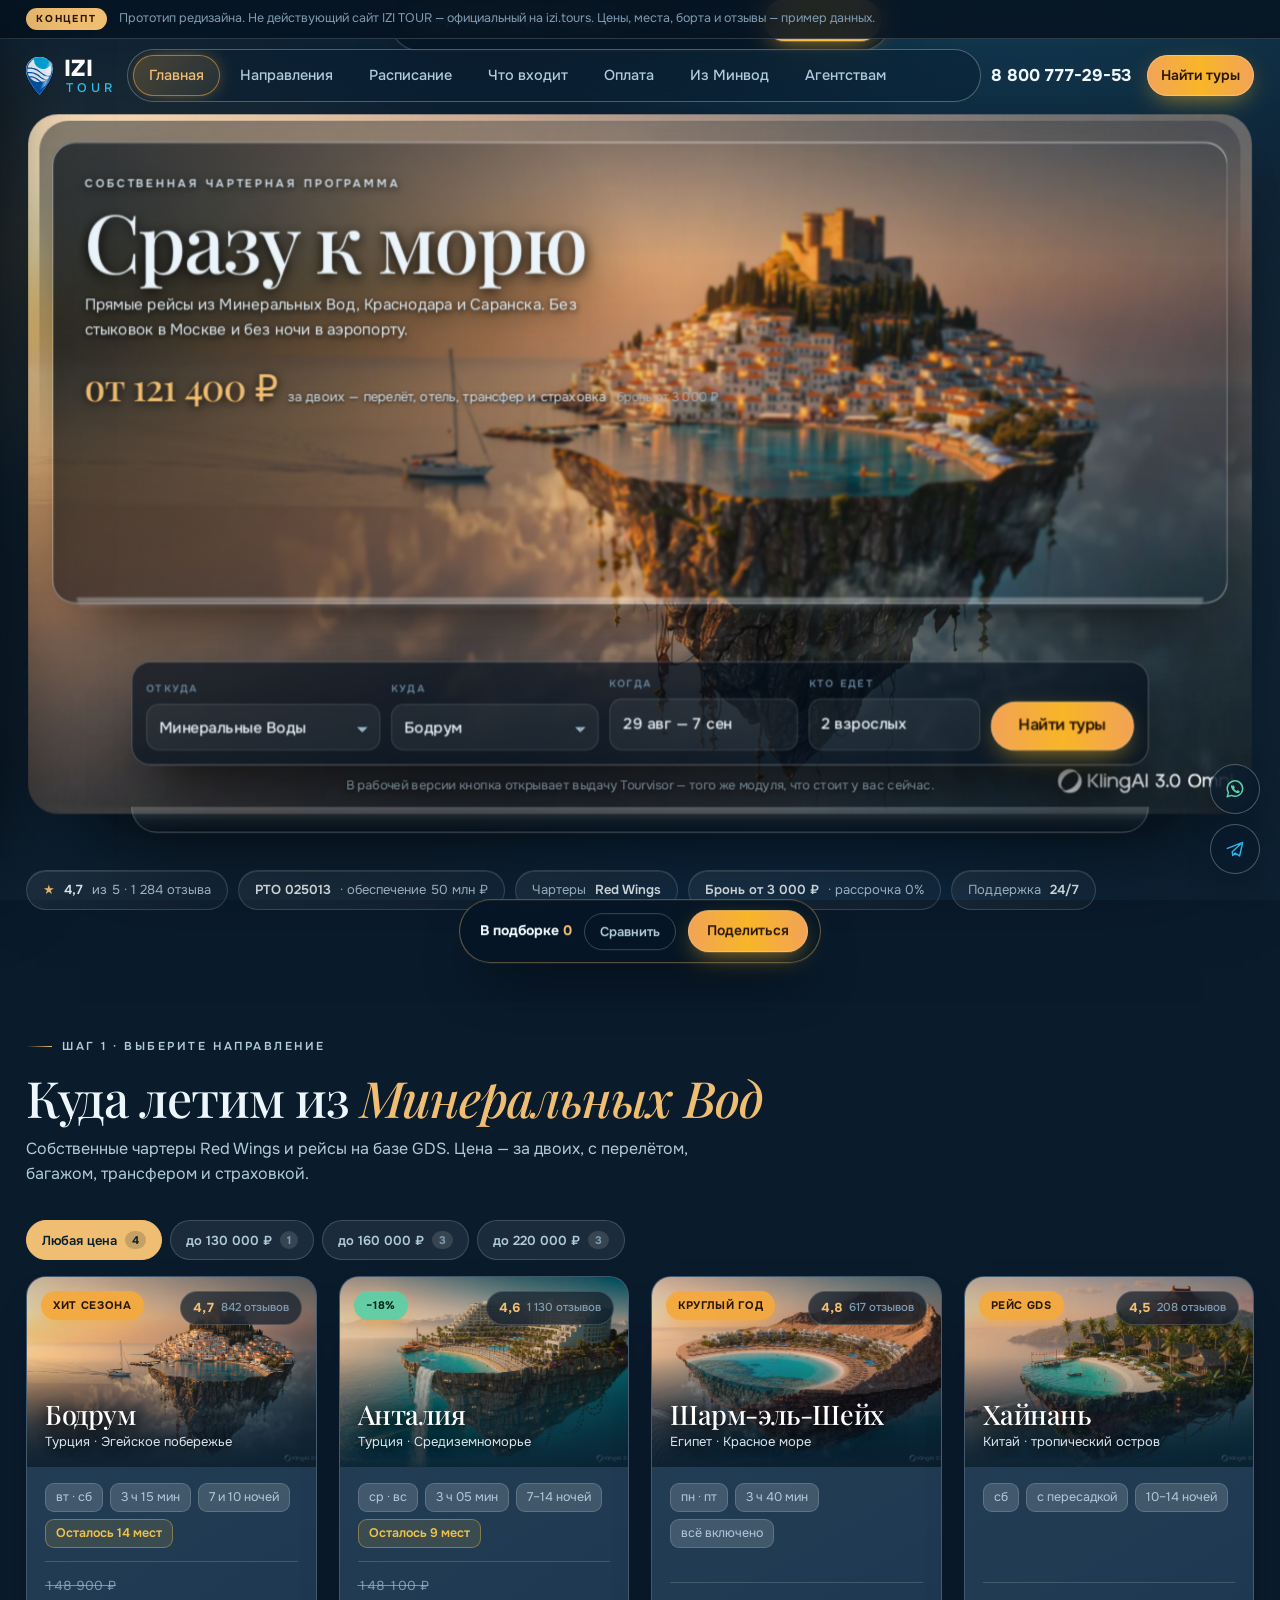
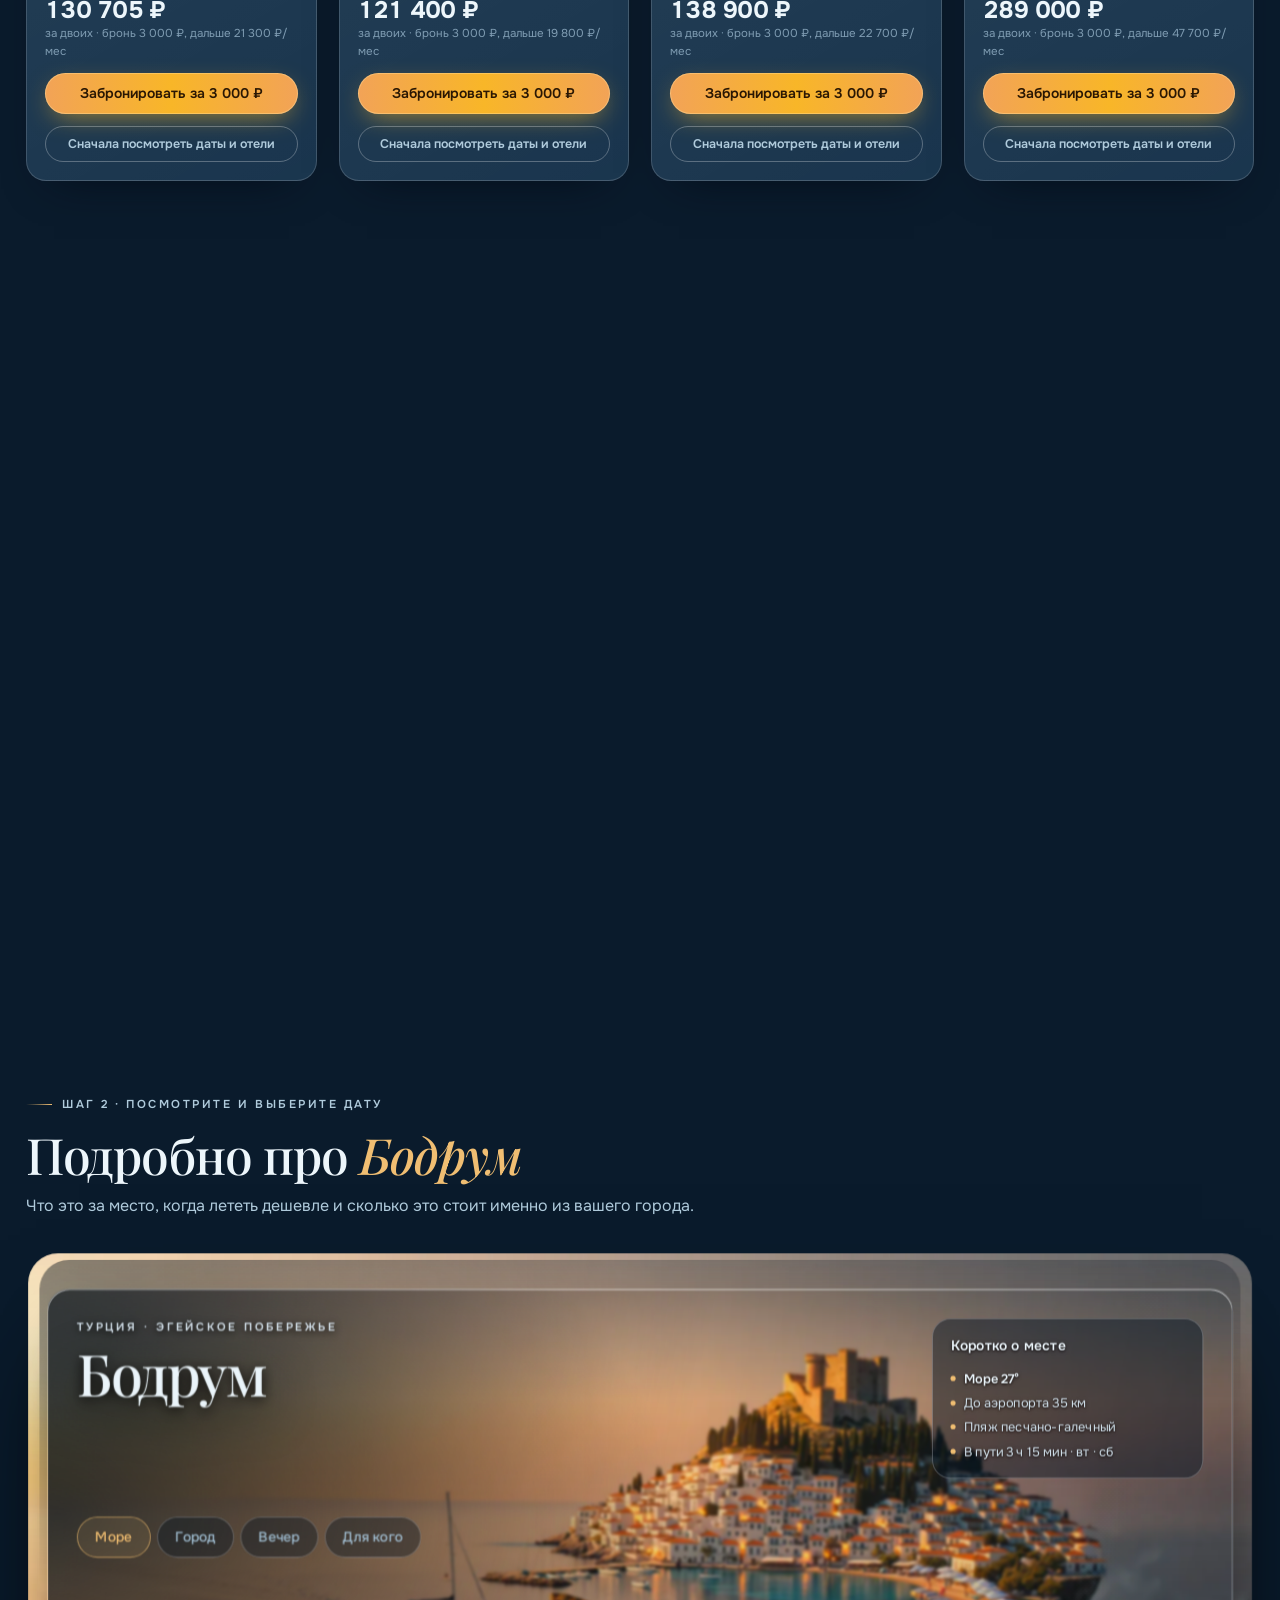
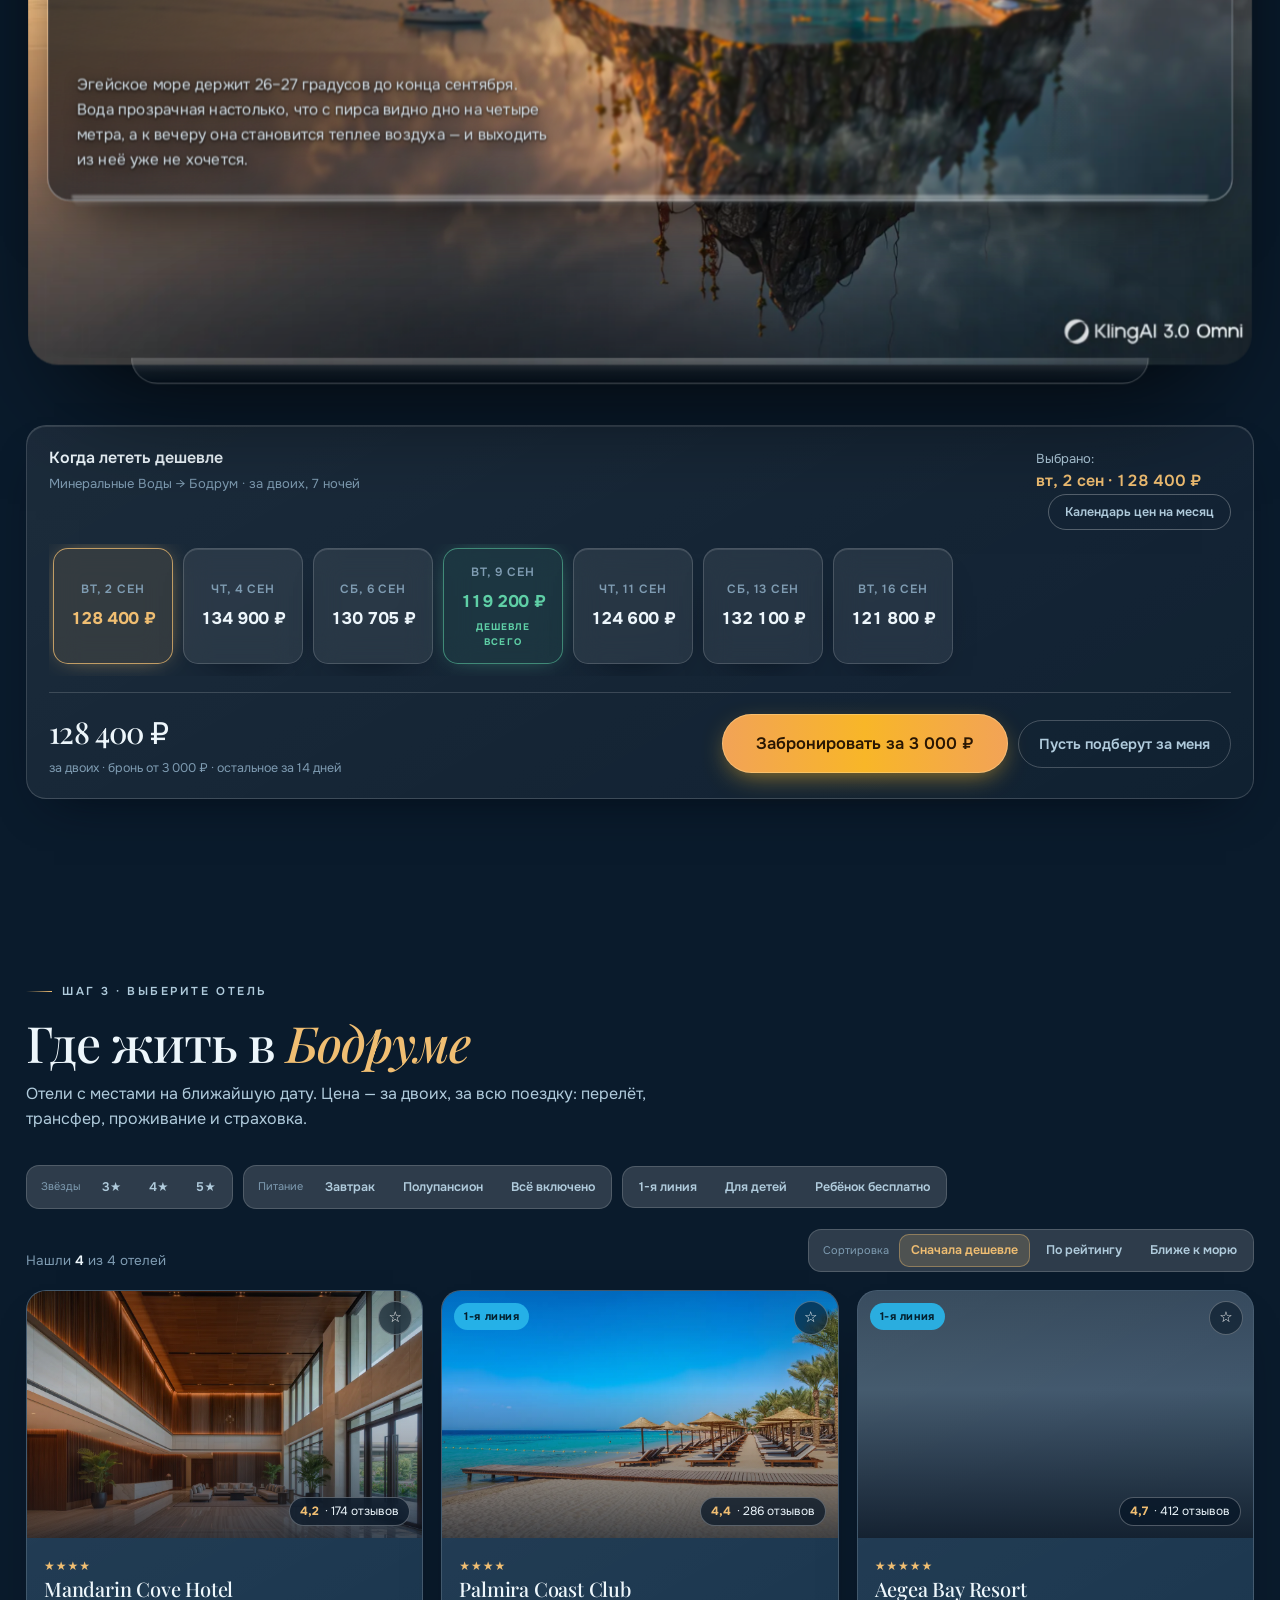
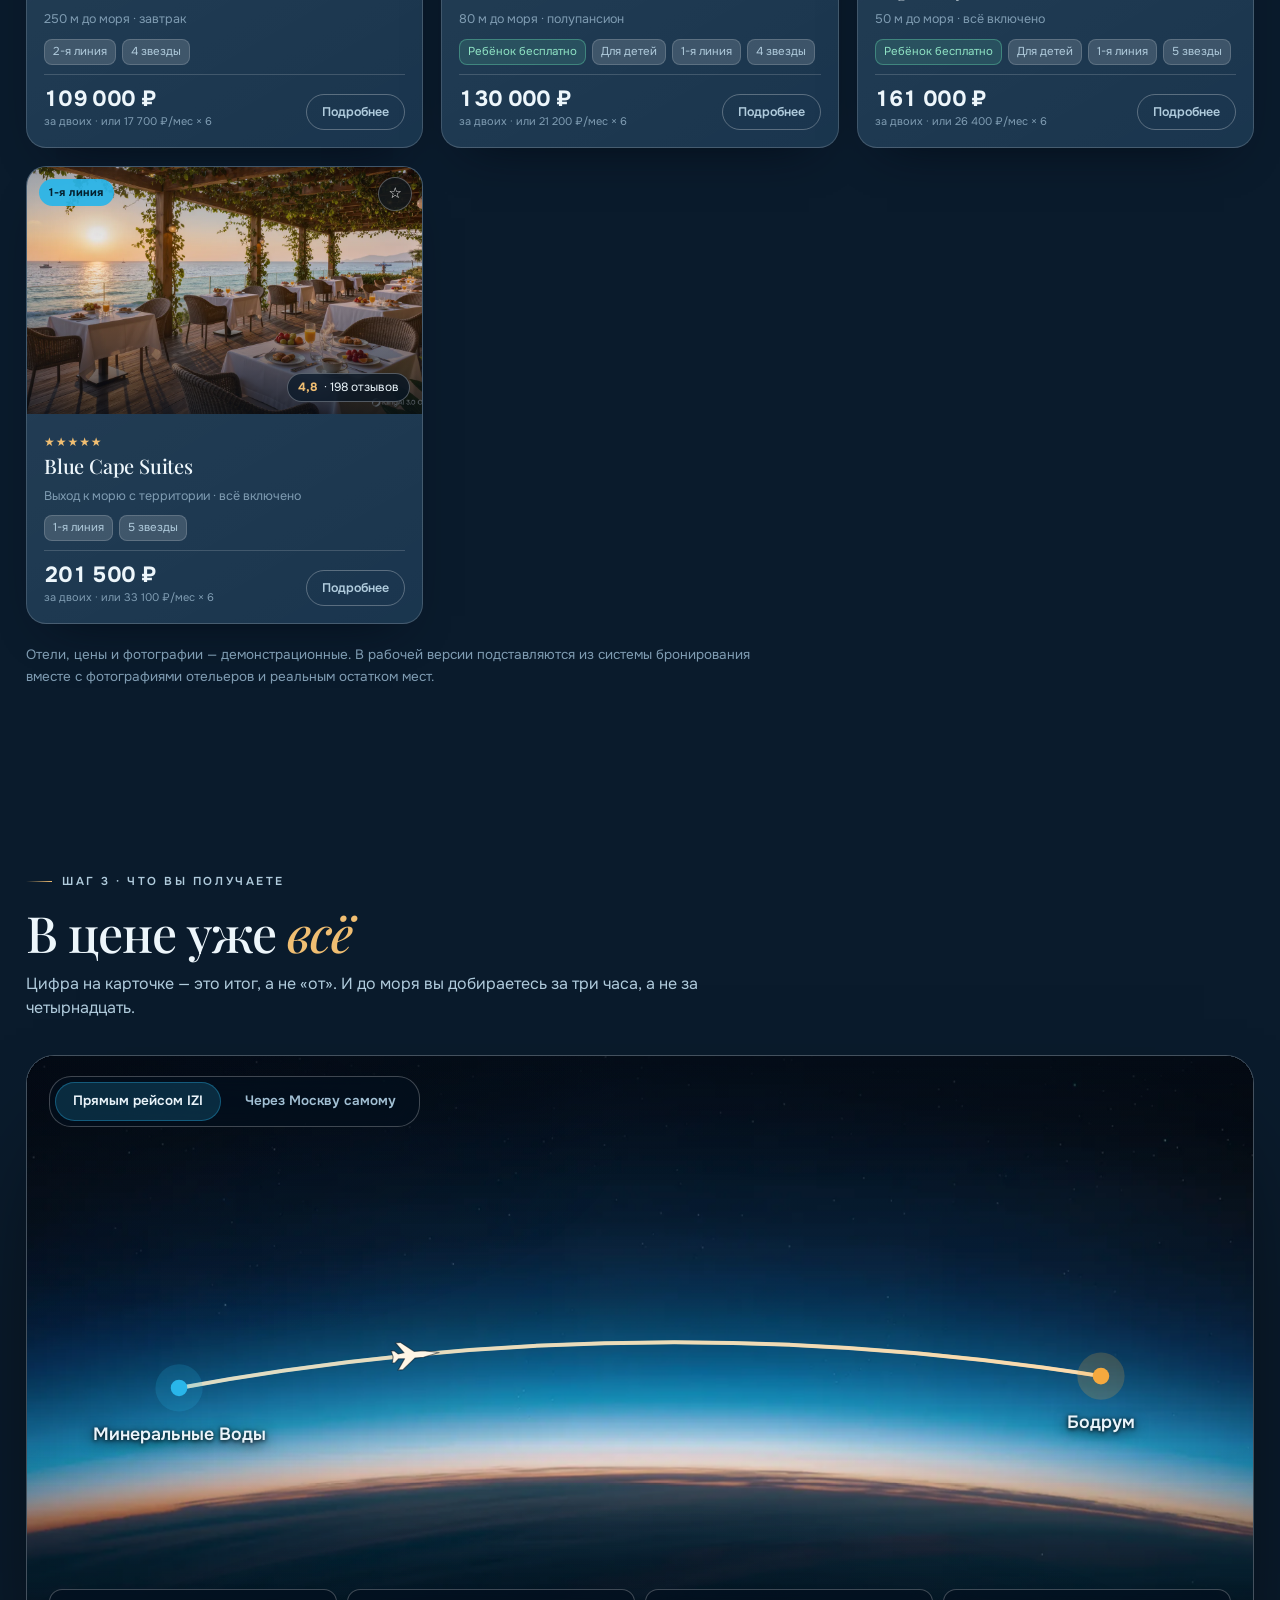
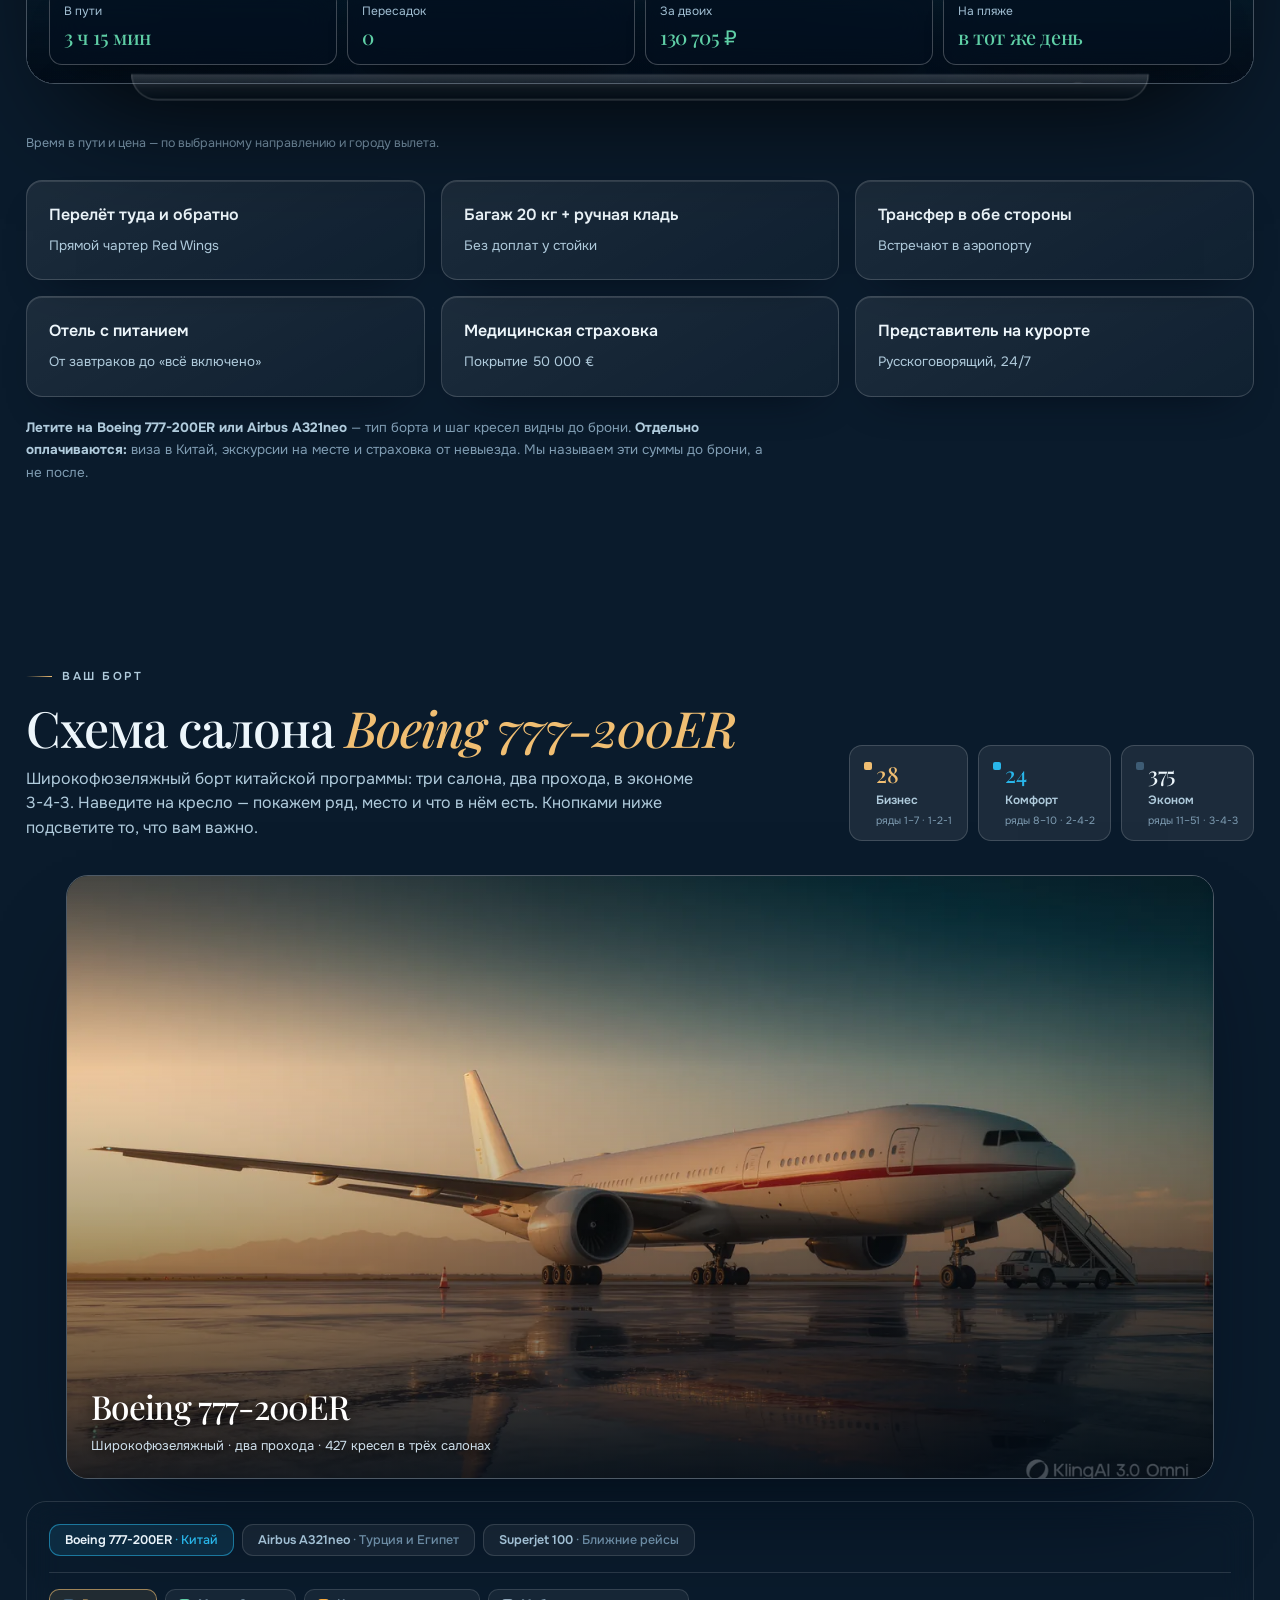
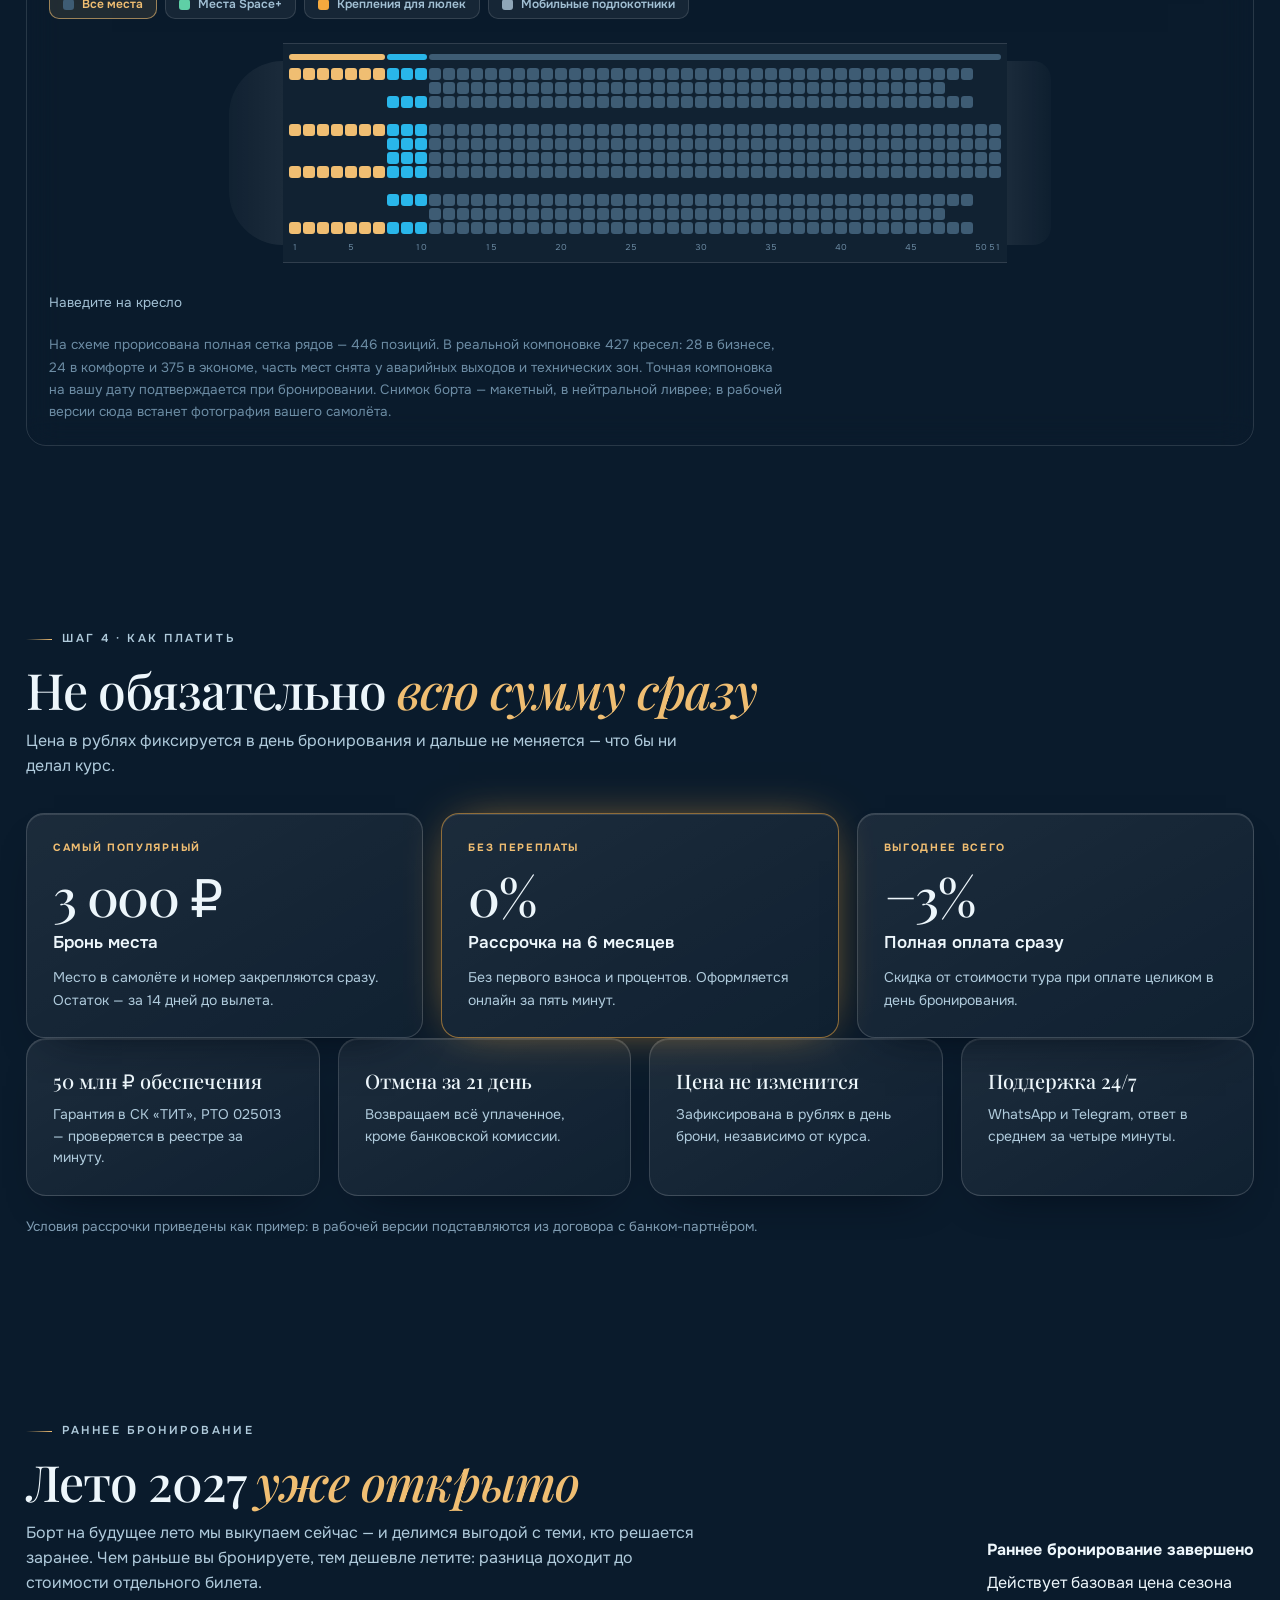
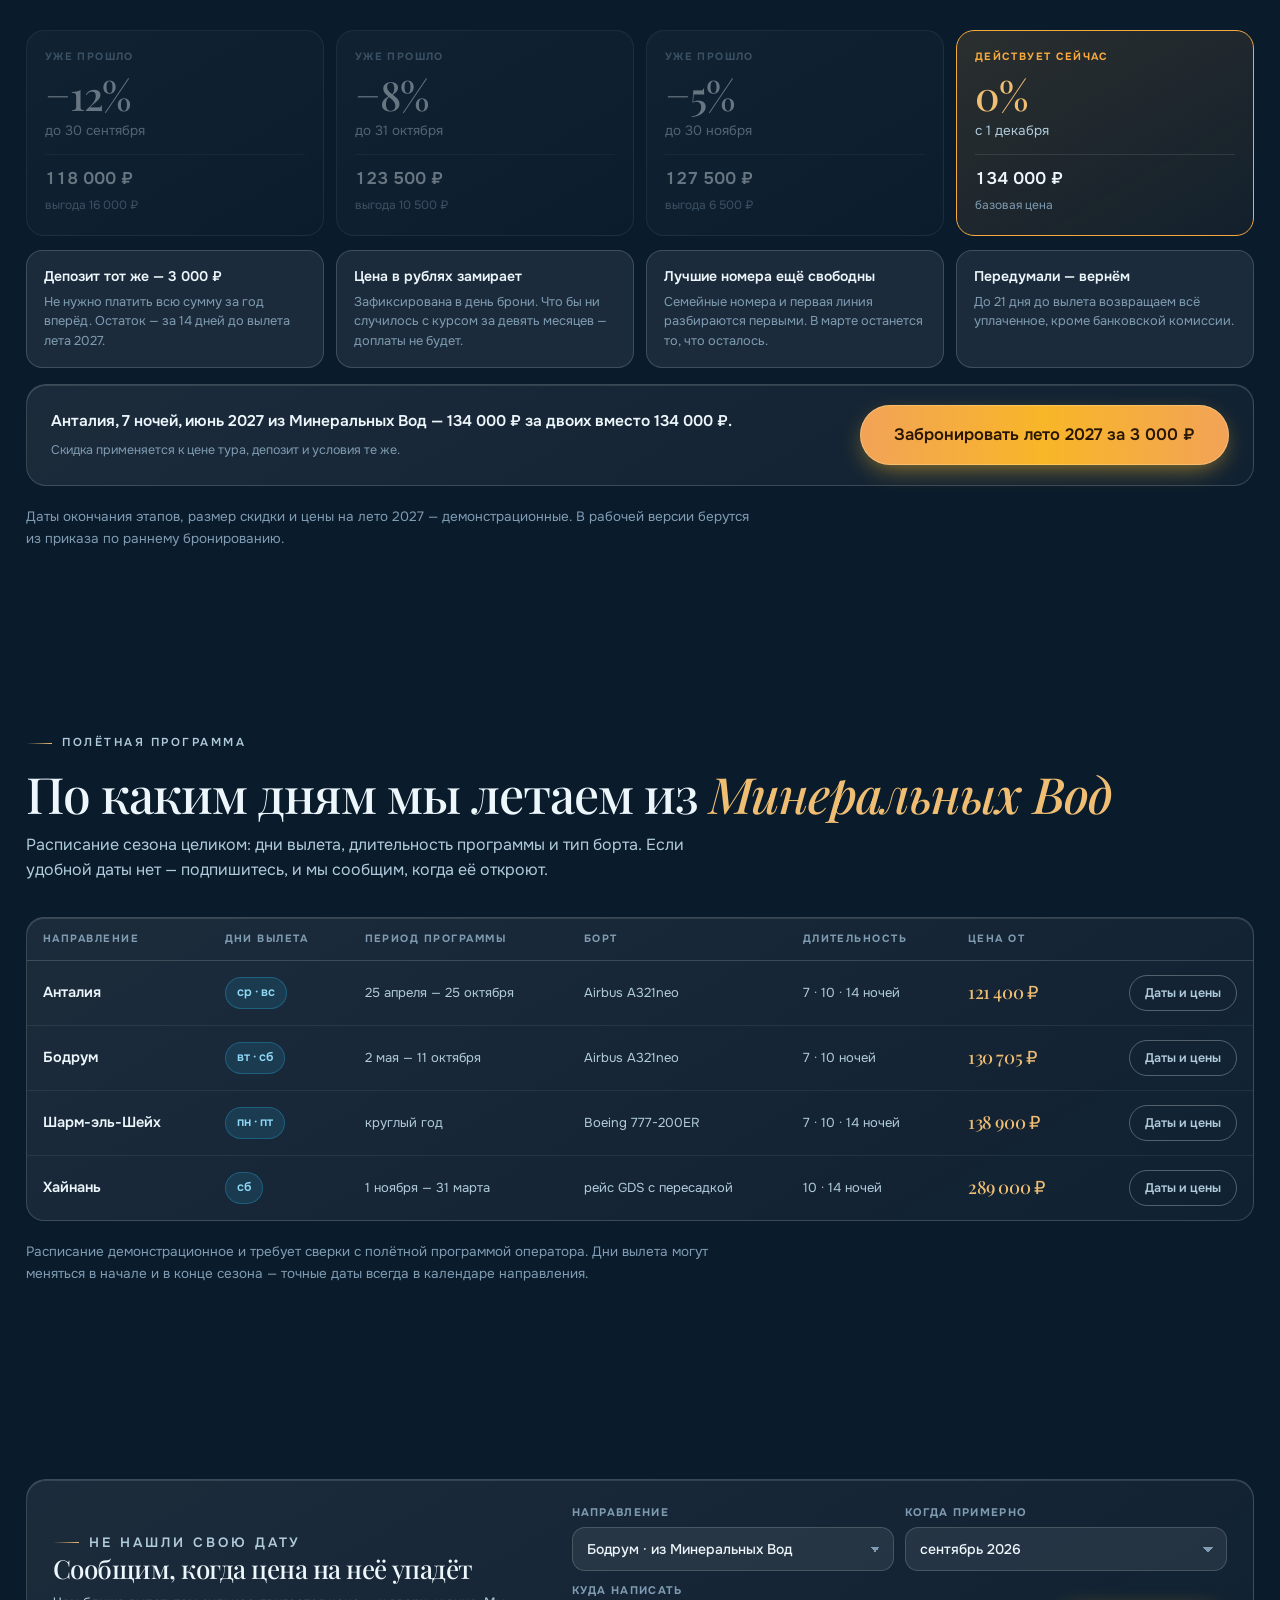
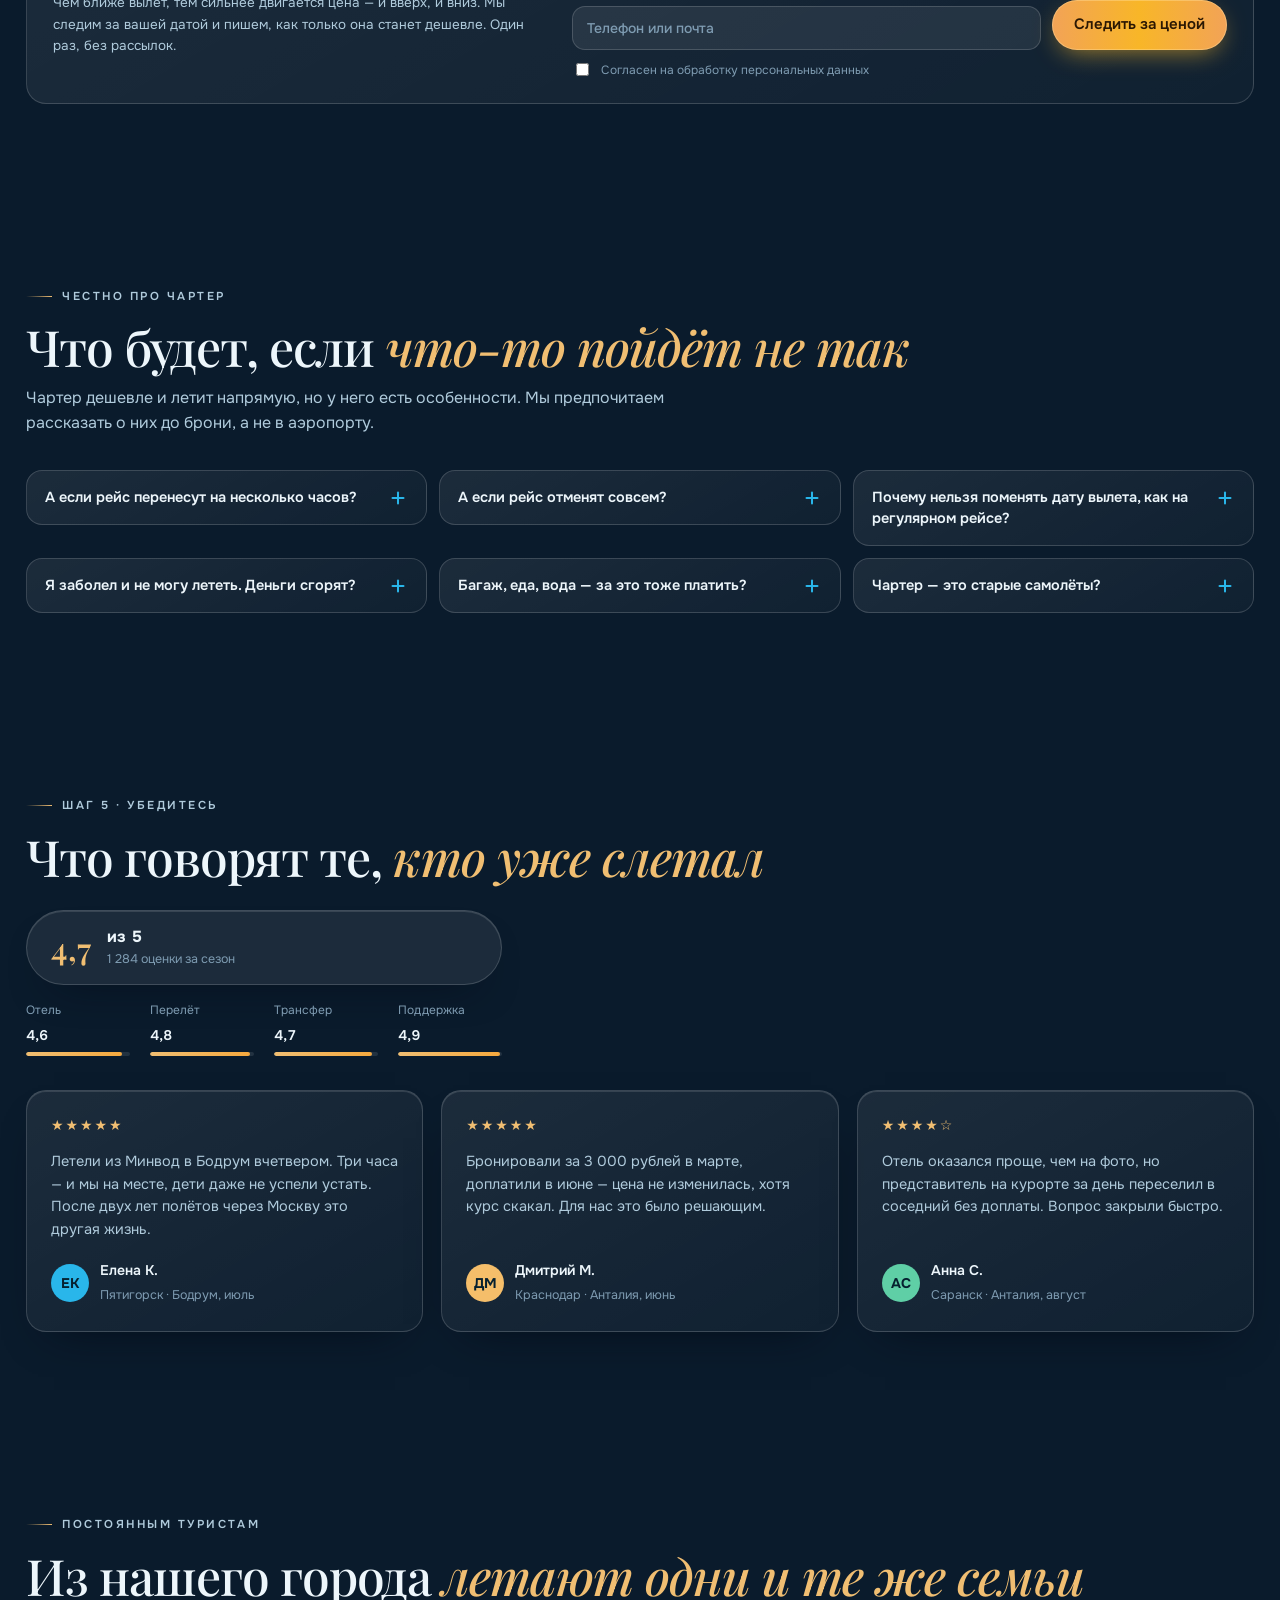
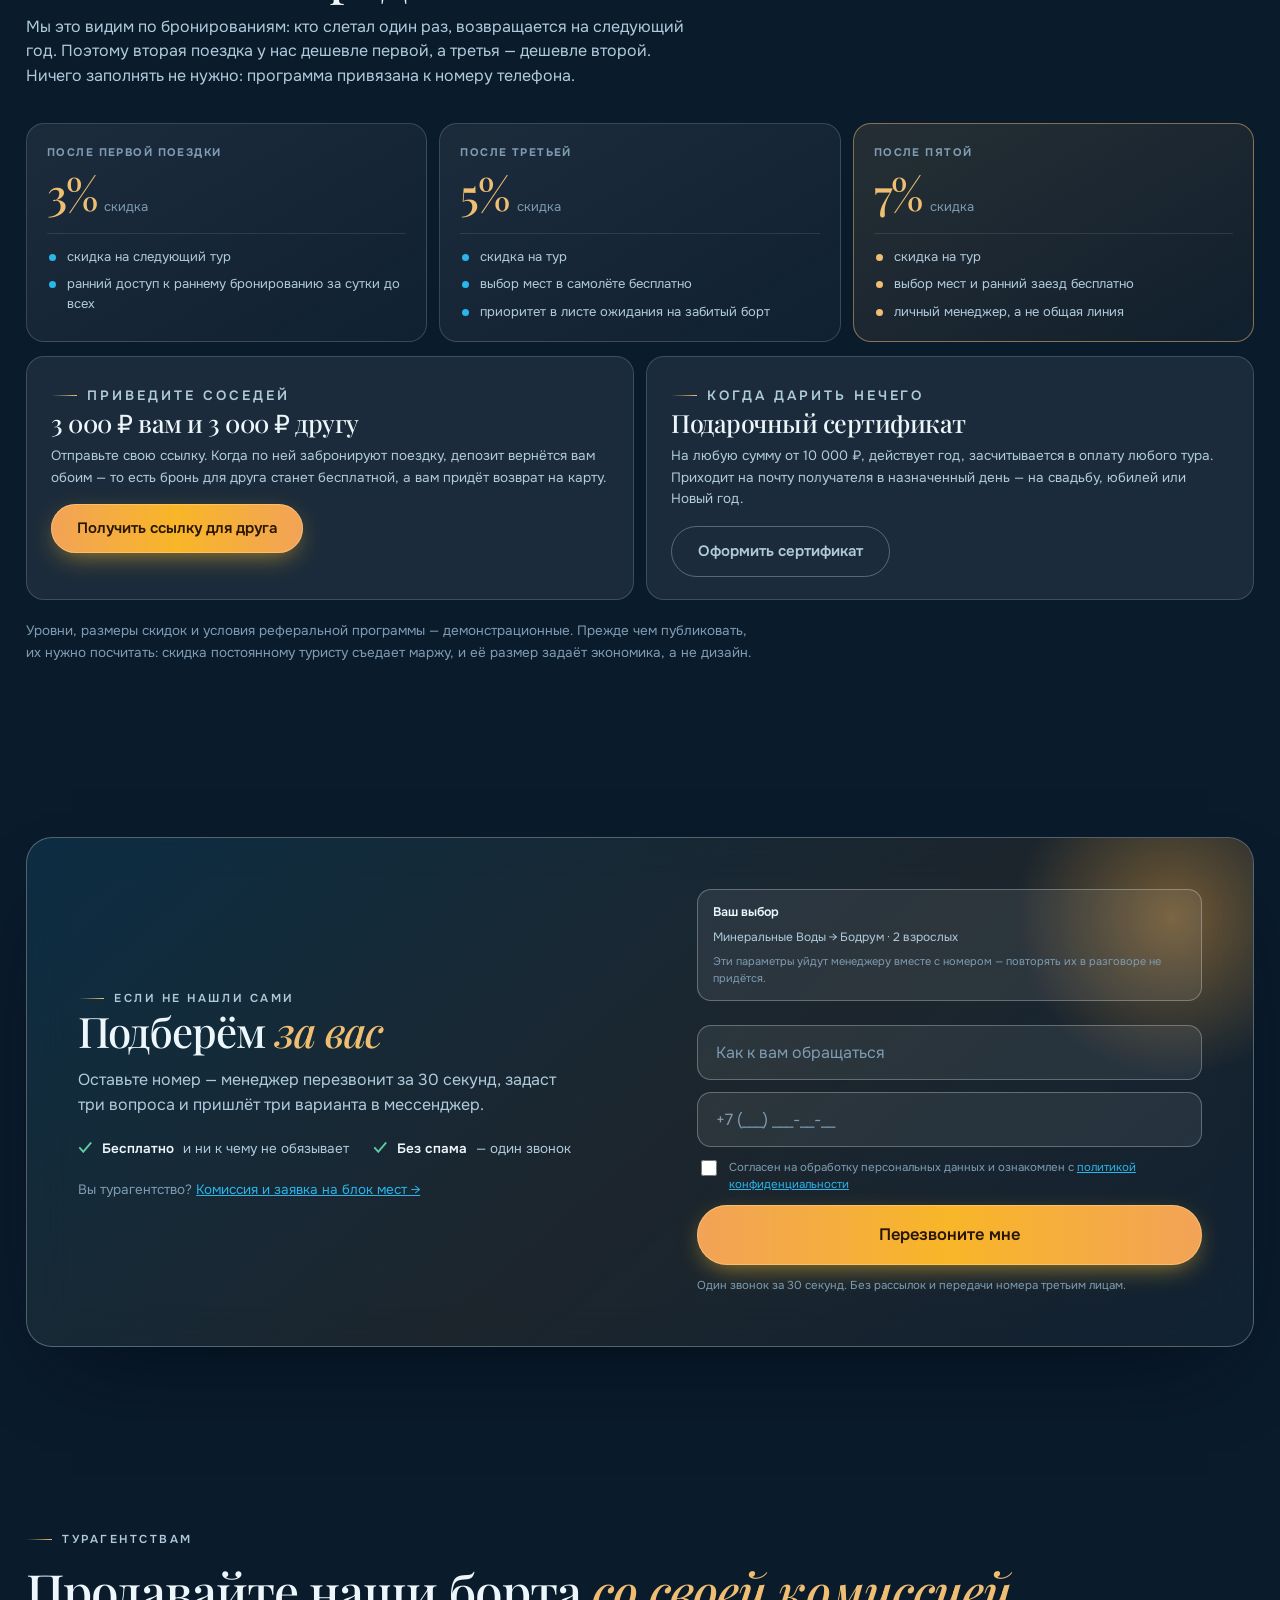
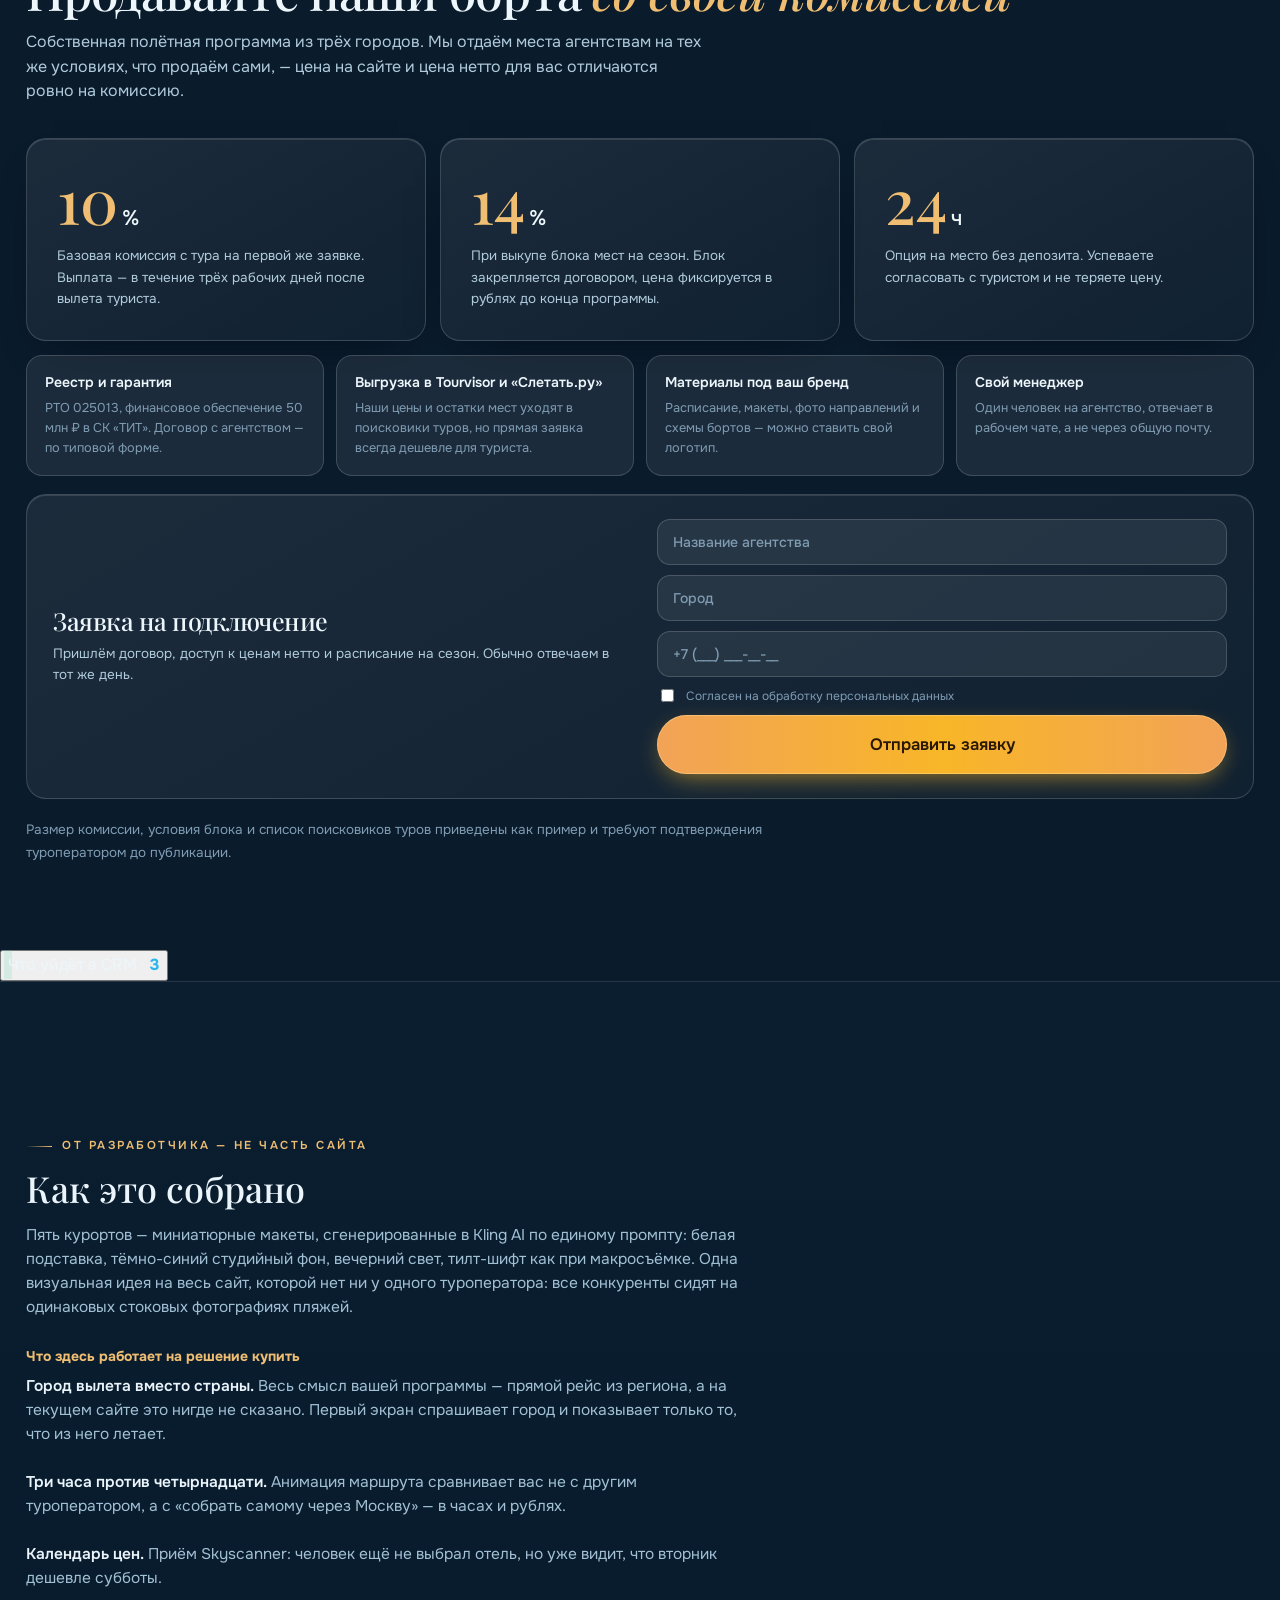
==== commit e290844b: "Раннее бронирование лета 2027 с таймером этапов, бесплатное детское место, рассрочка в цене, програм" ====
--- a/index.html
+++ b/index.html
@@ -8,6 +8,9 @@
 <meta name="robots" content="noindex, nofollow">
 <meta name="theme-color" content="#0A1B2C">
 <link rel="icon" href="data:image/svg+xml,%3Csvg%20xmlns%3D%22http%3A%2F%2Fwww.w3.org%2F2000%2Fsvg%22%20viewBox%3D%220%200%2048%2068.3%22%3E%3Cpath%20d%3D%22M27.71%200.00C25.33%20-0.41%2021.56%20-0.07%2020.24%200.00C18.93%200.07%2020.33%200.25%2019.80%200.39C19.28%200.53%2018.07%200.55%2017.07%200.83C16.07%201.11%2015.02%201.44%2013.80%202.05C12.59%202.66%2011.11%203.46%209.76%204.49C8.40%205.51%206.81%206.90%205.66%208.20C4.50%209.49%203.56%2010.98%202.83%2012.24C2.10%2013.50%201.67%2014.50%201.27%2015.76C0.86%2017.02%200.60%2019.07%200.39%2019.80C0.18%2020.54%200.07%2019.00%200.00%2020.20C-0.07%2021.39%20-0.07%2025.78%200.00%2026.98C0.07%2028.17%200.19%2026.59%200.39%2027.37C0.59%2028.15%200.68%2029.88%201.22%2031.66C1.76%2033.44%202.69%2035.94%203.61%2038.05C4.53%2040.15%204.89%2041.21%206.73%2044.29C8.57%2047.37%2012.15%2053.00%2014.63%2056.54C17.12%2060.07%2020.15%2063.71%2021.66%2065.51C23.16%2067.32%2023.15%2067.17%2023.66%2067.37C24.17%2067.56%2023.25%2068.42%2024.73%2066.68C26.21%2064.94%2029.92%2060.59%2032.54%2056.93C35.15%2053.26%2038.54%2047.89%2040.44%2044.68C42.34%2041.47%2043.04%2039.67%2043.95%2037.66C44.86%2035.64%2045.30%2034.74%2045.90%2032.59C46.50%2030.43%2047.35%2026.89%2047.56%2024.73C47.77%2022.57%2047.51%2021.37%2047.17%2019.61C46.83%2017.85%2045.98%2015.49%2045.51%2014.20C45.04%2012.90%2045.07%2012.98%2044.34%2011.85C43.61%2010.72%2042.21%208.64%2041.12%207.41C40.03%206.19%2038.90%205.32%2037.80%204.49C36.71%203.66%2036.22%203.19%2034.54%202.44C32.85%201.69%2030.09%200.41%2027.71%200.00Z%22%20fill%3D%22%23fff%22%2F%3E%3Cpath%20d%3D%22M8.29%205.71C7.54%206.57%209.10%206.91%209.37%207.17C9.63%207.43%209.17%207.67%209.90%207.27C10.63%206.86%2012.93%204.24%2013.76%204.73C14.59%205.23%2014.35%208.64%2014.88%2010.24C15.41%2011.85%2015.95%2013.02%2016.93%2014.34C17.90%2015.66%2019.48%2017.17%2020.73%2018.15C21.98%2019.12%2023.00%2019.65%2024.44%2020.20C25.88%2020.74%2027.76%2021.28%2029.37%2021.41C30.97%2021.54%2032.52%2021.33%2034.05%2020.98C35.58%2020.63%2036.98%2020.20%2038.54%2019.32C40.10%2018.43%2042.50%2016.13%2043.41%2015.66C44.33%2015.19%2043.76%2015.85%2044.00%2016.49C44.24%2017.13%2044.66%2018.35%2044.88%2019.51C45.10%2020.67%2044.95%2022.76%2045.32%2023.46C45.68%2024.17%2046.71%2023.76%2047.07%2023.76C47.44%2023.75%2047.50%2024.11%2047.51%2023.41C47.53%2022.72%2047.50%2021.08%2047.17%2019.56C46.85%2018.04%2046.30%2015.98%2045.56%2014.29C44.82%2012.60%2043.46%2010.55%2042.73%209.41C42.00%208.28%2042.00%208.29%2041.17%207.46C40.34%206.63%2039.14%205.41%2037.76%204.44C36.37%203.46%2034.28%202.28%2032.88%201.61C31.47%200.94%2030.11%200.64%2029.32%200.44C28.52%200.24%2028.37%200.46%2028.10%200.39C27.83%200.32%2029.02%200.07%2027.71%200.00C26.40%20-0.07%2021.55%20-0.07%2020.24%200.00C18.93%200.07%2020.39%200.25%2019.85%200.39C19.32%200.53%2018.02%200.56%2017.02%200.83C16.03%201.10%2015.36%201.19%2013.90%202.00C12.45%202.81%209.05%204.85%208.29%205.71Z%22%20fill%3D%22%2300A8E0%22%20fill-rule%3D%22evenodd%22%2F%3E%3Cpath%20d%3D%22M7.22%2036.88C7.28%2036.65%207.79%2036.61%208.10%2036.63C8.41%2036.66%208.62%2036.96%209.07%2037.02C9.53%2037.09%209.85%2036.82%2010.83%2037.02C11.80%2037.23%2013.43%2037.57%2014.93%2038.24C16.42%2038.92%2018.30%2040.01%2019.80%2041.07C21.31%2042.14%2023.86%2044.00%2023.95%2044.63C24.04%2045.27%2021.69%2045.04%2020.34%2044.88C18.99%2044.72%2017.15%2044.14%2015.85%2043.66C14.55%2043.18%2013.54%2042.60%2012.54%2042.00C11.53%2041.40%2010.61%2040.72%209.80%2040.05C9.00%2039.38%208.14%2038.53%207.71%2038.00C7.28%2037.47%207.15%2037.11%207.22%2036.88ZM3.17%2029.51C2.98%2028.77%202.48%2029.27%203.56%2029.22C4.64%2029.17%207.70%2028.95%209.66%2029.22C11.62%2029.49%2013.50%2030.09%2015.32%2030.83C17.14%2031.57%2018.38%2032.20%2020.59%2033.66C22.79%2035.12%2026.22%2038.20%2028.54%2039.61C30.85%2041.02%2033.96%2041.42%2034.49%2042.10C35.02%2042.77%2032.73%2043.27%2031.71%2043.66C30.68%2044.05%2029.39%2044.59%2028.34%2044.44C27.29%2044.29%2026.58%2043.59%2025.41%2042.78C24.25%2041.97%2022.79%2040.57%2021.37%2039.56C19.94%2038.55%2018.71%2037.54%2016.88%2036.73C15.05%2035.93%2012.28%2035.09%2010.39%2034.73C8.50%2034.37%206.46%2034.76%205.51%2034.59C4.56%2034.41%205.07%2034.50%204.68%2033.66C4.29%2032.81%203.36%2030.25%203.17%2029.51ZM2.34%2021.71C2.49%2020.86%202.15%2021.14%203.17%2021.02C4.20%2020.91%206.59%2020.82%208.49%2021.02C10.38%2021.23%2012.65%2021.63%2014.54%2022.24C16.42%2022.85%2017.21%2023.02%2019.80%2024.68C22.40%2026.34%2027.70%2030.60%2030.10%2032.20C32.50%2033.79%2032.86%2033.71%2034.20%2034.24C35.53%2034.78%2037.08%2035.20%2038.10%2035.41C39.11%2035.63%2039.79%2035.37%2040.29%2035.51C40.80%2035.65%2041.25%2035.77%2041.12%2036.24C40.99%2036.72%2040.07%2037.75%2039.51%2038.34C38.95%2038.93%2038.48%2039.56%2037.76%2039.80C37.03%2040.05%2036.22%2040.01%2035.17%2039.80C34.12%2039.60%2032.89%2039.26%2031.46%2038.59C30.03%2037.91%2027.94%2036.70%2026.59%2035.76C25.23%2034.81%2024.45%2033.79%2023.32%2032.93C22.19%2032.07%2020.94%2031.25%2019.80%2030.59C18.67%2029.92%2017.63%2029.40%2016.49%2028.93C15.35%2028.46%2014.25%2028.09%2012.98%2027.76C11.70%2027.42%2010.53%2027.09%208.83%2026.93C7.13%2026.76%203.87%2026.92%202.78%2026.78C1.69%2026.64%202.37%2026.94%202.29%2026.10C2.22%2025.25%202.20%2022.55%202.34%2021.71ZM7.85%206.05C7.21%206.16%206.44%207.23%205.61%208.24C4.78%209.26%203.68%2010.66%202.88%2012.15C2.07%2013.63%201.20%2015.89%200.78%2017.17C0.37%2018.46%200.52%2019.34%200.39%2019.85C0.26%2020.37%200.07%2019.07%200.00%2020.24C-0.07%2021.42%20-0.07%2025.75%200.00%2026.93C0.07%2028.11%200.19%2026.52%200.39%2027.32C0.59%2028.11%200.69%2029.93%201.22%2031.71C1.75%2033.48%202.24%2035.19%203.56%2037.95C4.88%2040.72%206.89%2044.68%209.12%2048.29C11.35%2051.90%2014.85%2056.75%2016.93%2059.61C19.01%2062.47%2020.53%2064.19%2021.61%2065.46C22.69%2066.74%2023.02%2066.95%2023.41%2067.27C23.80%2067.59%2022.42%2069.10%2023.95%2067.37C25.48%2065.63%2029.85%2060.64%2032.59%2056.88C35.33%2053.11%2038.49%2048.00%2040.39%2044.78C42.29%2041.56%2043.07%2039.61%2044.00%2037.56C44.93%2035.51%2045.42%2034.15%2045.95%2032.49C46.48%2030.83%2046.91%2029.00%2047.17%2027.61C47.43%2026.22%2047.53%2024.78%2047.51%2024.15C47.50%2023.51%2047.42%2023.84%2047.07%2023.80C46.72%2023.77%2045.78%2023.31%2045.41%2023.95C45.05%2024.59%2045.18%2026.34%2044.88%2027.66C44.58%2028.98%2043.98%2030.89%2043.61%2031.85C43.24%2032.82%2043.18%2033.18%2042.68%2033.46C42.19%2033.75%2041.85%2033.75%2040.63%2033.56C39.41%2033.37%2037.06%2032.95%2035.37%2032.34C33.67%2031.73%2032.69%2031.37%2030.49%2029.90C28.28%2028.44%2024.48%2025.09%2022.15%2023.56C19.81%2022.03%2018.38%2021.47%2016.49%2020.73C14.59%2019.99%2012.15%2019.39%2010.78%2019.12C9.41%2018.85%208.83%2019.19%208.24%2019.12C7.66%2019.06%208.08%2018.75%207.27%2018.73C6.46%2018.72%204.07%2019.22%203.37%2019.02C2.67%2018.83%202.72%2018.68%203.07%2017.56C3.42%2016.44%204.63%2013.75%205.46%2012.29C6.29%2010.84%207.38%209.62%208.05%208.83C8.72%208.04%209.50%208.02%209.46%207.56C9.43%207.10%208.50%205.93%207.85%206.05Z%22%20fill%3D%22%230058B0%22%20fill-rule%3D%22evenodd%22%2F%3E%3C%2Fsvg%3E">
+<link rel="canonical" href="https://airvolga3.github.io/izitours/">
+<link rel="apple-touch-icon" href="assets/img/apple-touch-icon.png">
+<meta property="og:url" content="https://airvolga3.github.io/izitours/">
 <meta property="og:type" content="website">
 <meta property="og:site_name" content="IZI TOUR · концепт">
 <meta property="og:title" content="IZI TOUR — концепт нового сайта">
@@ -119,7 +122,9 @@
         <p id="city-note"></p>
       </div>
     </div>
+    <div class="buds" id="buds" role="group" aria-label="Бюджет"></div>
     <div class="deals" id="deals"></div>
+    <p class="incl-note" id="budNote" hidden></p>
   </div>
 </section>
 
@@ -342,6 +347,31 @@
   </div>
 </section>
 
+<section id="early" class="rev">
+  <div class="wrap">
+    <div class="sec-head">
+      <div>
+        <p class="eyebrow">Раннее бронирование</p>
+        <h2>Лето 2027 <em>уже открыто</em></h2>
+        <p>Борт на будущее лето мы выкупаем сейчас — и делимся выгодой с теми, кто решается заранее. Чем раньше вы бронируете, тем дешевле летите: разница доходит до стоимости отдельного билета.</p>
+      </div>
+      <div class="ebtimer" id="ebTimer"></div>
+    </div>
+    <div class="eb" id="ebLadder"></div>
+    <div class="ebfix">
+      <div class="ebf"><b>Депозит тот же — 3 000 ₽</b><p>Не нужно платить всю сумму за год вперёд. Остаток — за 14 дней до вылета лета 2027.</p></div>
+      <div class="ebf"><b>Цена в рублях замирает</b><p>Зафиксирована в день брони. Что бы ни случилось с курсом за девять месяцев — доплаты не будет.</p></div>
+      <div class="ebf"><b>Лучшие номера ещё свободны</b><p>Семейные номера и первая линия разбираются первыми. В марте останется то, что осталось.</p></div>
+      <div class="ebf"><b>Передумали — вернём</b><p>До 21 дня до вылета возвращаем всё уплаченное, кроме банковской комиссии.</p></div>
+    </div>
+    <div class="ebcta">
+      <div><b id="ebNote"></b><span>Скидка применяется к цене тура, депозит и условия те же.</span></div>
+      <button class="btn btn-ember btn-l" type="button" onclick="ebBook()">Забронировать лето 2027 за 3 000 ₽</button>
+    </div>
+    <p class="incl-note">Даты окончания этапов, размер скидки и цены на лето 2027 — демонстрационные. В рабочей версии берутся из приказа по раннему бронированию.</p>
+  </div>
+</section>
+
 <section id="program" class="rev">
   <div class="wrap">
     <div class="sec-head">
@@ -423,6 +453,39 @@
         <p>Отель оказался проще, чем на фото, но представитель на курорте за день переселил в соседний без доплаты. Вопрос закрыли быстро.</p>
         <div class="who"><div class="av" style="background:#5FCFA6">АС</div><div><b>Анна С.</b><span>Саранск · Анталия, август</span></div></div></article>
     </div>
+  </div>
+</section>
+
+<section id="club" class="rev">
+  <div class="wrap">
+    <div class="sec-head">
+      <div>
+        <p class="eyebrow">Постоянным туристам</p>
+        <h2>Из нашего города <em>летают одни и те же семьи</em></h2>
+        <p>Мы это видим по бронированиям: кто слетал один раз, возвращается на следующий год. Поэтому вторая поездка у нас дешевле первой, а третья — дешевле второй. Ничего заполнять не нужно: программа привязана к номеру телефона.</p>
+      </div>
+    </div>
+    <div class="clubtiers" id="clubTiers"></div>
+    <div class="clubrow">
+      <div class="clubcard">
+        <p class="eyebrow">Приведите соседей</p>
+        <h3>3 000 ₽ вам и 3 000 ₽ другу</h3>
+        <p>Отправьте свою ссылку. Когда по ней забронируют поездку, депозит вернётся вам обоим — то есть бронь для друга станет бесплатной, а вам придёт возврат на карту.</p>
+        <div class="clubact">
+          <button class="btn btn-ember" type="button" onclick="refLink()">Получить ссылку для друга</button>
+          <code class="reflink" id="refOut" hidden></code>
+        </div>
+      </div>
+      <div class="clubcard">
+        <p class="eyebrow">Когда дарить нечего</p>
+        <h3>Подарочный сертификат</h3>
+        <p>На любую сумму от 10 000 ₽, действует год, засчитывается в оплату любого тура. Приходит на почту получателя в назначенный день — на свадьбу, юбилей или Новый год.</p>
+        <div class="clubact">
+          <button class="btn btn-ghost" type="button" onclick="track('gift','Заинтересовался сертификатом');jump('#lead')">Оформить сертификат</button>
+        </div>
+      </div>
+    </div>
+    <p class="incl-note">Уровни, размеры скидок и условия реферальной программы — демонстрационные. Прежде чем публиковать, их нужно посчитать: скидка постоянному туристу съедает маржу, и её размер задаёт экономика, а не дизайн.</p>
   </div>
 </section>
 
--- a/assets/css/site.css
+++ b/assets/css/site.css
@@ -880,6 +880,16 @@
 .lead-ok b{display:block;font-size:15px;color:var(--mint);margin-bottom:6px}
 .lead-ok .num{font-variant-numeric:tabular-nums;color:var(--gold);font-weight:700}
 
+/* ---------- бюджет ---------- */
+.buds{display:flex;gap:8px;flex-wrap:wrap;margin-bottom:16px}
+.bud{display:inline-flex;align-items:center;gap:8px;padding:10px 15px;border-radius:100px;cursor:pointer;
+  font:600 13px var(--ui);color:var(--text-2);background:var(--glass);border:1px solid var(--stroke);transition:.16s}
+.bud:hover{color:var(--text);border-color:var(--stroke-2)}
+.bud.on{color:#08202F;background:var(--gold);border-color:var(--gold)}
+.bud i{font-style:normal;font-size:11px;font-weight:700;padding:2px 7px;border-radius:100px;
+  background:rgba(255,255,255,.12);color:var(--text-3)}
+.bud.on i{background:rgba(8,32,47,.18);color:#08202F}
+
 /* ---------- ближайшие вылеты ---------- */
 .soon{display:grid;grid-template-columns:repeat(auto-fit,minmax(258px,1fr));gap:14px}
 .sc{position:relative;border-radius:20px;padding:18px 18px 16px;border:1px solid var(--stroke);
@@ -946,6 +956,68 @@
 .fq-a{padding:0 18px 17px}
 .fq-a p{font-size:13.5px;line-height:1.65;color:var(--text-2)}
 
+/* ---------- раннее бронирование ---------- */
+.ebtimer{display:flex;flex-direction:column;gap:8px;align-items:flex-start}
+.ebt-cap{font-size:11px;font-weight:700;letter-spacing:.13em;text-transform:uppercase;color:var(--text-3)}
+.ebclock{display:flex;gap:8px}
+.ebclock i{font-style:normal;display:flex;flex-direction:column;align-items:center;gap:2px;min-width:62px;
+  padding:9px 10px;border-radius:13px;border:1px solid var(--stroke);background:var(--glass);
+  font-size:10.5px;letter-spacing:.06em;text-transform:uppercase;color:var(--text-3)}
+.ebclock i b{font-family:var(--disp);font-weight:500;font-size:24px;line-height:1;color:var(--gold);
+  font-variant-numeric:tabular-nums;letter-spacing:-.02em}
+.eb{display:grid;grid-template-columns:repeat(auto-fit,minmax(200px,1fr));gap:12px;margin-bottom:14px}
+.ebt{border-radius:18px;border:1px solid var(--stroke);background:var(--card);padding:18px;position:relative;overflow:hidden}
+.ebt.past{opacity:.42}
+.ebt.on{border-color:var(--ember);background:linear-gradient(150deg,rgba(245,169,62,.14),rgba(245,169,62,.04))}
+.ebt-k{font-size:10.5px;font-weight:700;letter-spacing:.13em;text-transform:uppercase;color:var(--text-3);margin-bottom:10px}
+.ebt.on .ebt-k{color:var(--ember)}
+.ebt-d{display:block;font-family:var(--disp);font-weight:500;font-size:40px;line-height:1;letter-spacing:-.03em;color:var(--text)}
+.ebt.on .ebt-d{color:var(--gold)}
+.ebt-l{font-size:13.5px;color:var(--text-2);margin-top:6px}
+.ebt-p{margin-top:12px;padding-top:11px;border-top:1px solid rgba(255,255,255,.1)}
+.ebt-p b{display:block;font-size:17px;font-weight:600;color:var(--text);font-variant-numeric:tabular-nums}
+.ebt-p span{font-size:12px;color:var(--mint)}
+.ebt.past .ebt-p span,.ebt:last-child .ebt-p span{color:var(--text-3)}
+.ebfix{display:grid;grid-template-columns:repeat(auto-fit,minmax(230px,1fr));gap:12px;margin-bottom:16px}
+.ebf{border-radius:16px;border:1px solid var(--stroke);background:var(--glass);padding:15px 17px}
+.ebf b{display:block;font-size:14px;font-weight:600;color:var(--text);margin-bottom:5px}
+.ebf p{font-size:12.8px;line-height:1.55;color:var(--text-3)}
+.ebcta{display:flex;gap:20px;align-items:center;flex-wrap:wrap;justify-content:space-between;
+  border-radius:20px;border:1px solid var(--stroke);background:var(--card);box-shadow:var(--inset);padding:20px 24px}
+.ebcta>div{flex:1 1 340px;min-width:0}
+.ebcta>.btn{flex:0 0 auto}
+.ebcta b{display:block;font-size:15.5px;font-weight:600;color:var(--text);margin-bottom:4px}
+.ebcta span{font-size:12.5px;color:var(--text-3)}
+
+/* ---------- постоянные туристы ---------- */
+.clubtiers{display:grid;grid-template-columns:repeat(auto-fit,minmax(240px,1fr));gap:12px;margin-bottom:14px}
+.ct{border-radius:18px;border:1px solid var(--stroke);background:var(--card);padding:20px}
+.ct.hi{border-color:rgba(240,190,114,.5);background:linear-gradient(150deg,rgba(240,190,114,.12),rgba(240,190,114,.03))}
+.ct-n{font-size:11px;font-weight:700;letter-spacing:.13em;text-transform:uppercase;color:var(--text-3);margin-bottom:10px}
+.ct-d{font-family:var(--disp);font-weight:500;font-size:44px;line-height:1;letter-spacing:-.03em;color:var(--gold)}
+.ct-s{font-size:13px;color:var(--text-3);margin-left:8px}
+.ct ul{list-style:none;margin-top:14px;padding-top:13px;border-top:1px solid rgba(255,255,255,.1);
+  display:flex;flex-direction:column;gap:8px}
+.ct li{position:relative;padding-left:20px;font-size:13px;line-height:1.5;color:var(--text-2)}
+.ct li::before{content:"";position:absolute;left:2px;top:7px;width:7px;height:7px;border-radius:50%;
+  background:var(--azure)}
+.ct.hi li::before{background:var(--gold)}
+.clubrow{display:grid;grid-template-columns:repeat(auto-fit,minmax(300px,1fr));gap:12px;margin-bottom:16px}
+.clubcard{border-radius:18px;border:1px solid var(--stroke);background:var(--glass);padding:22px 24px}
+.clubcard h3{font-family:var(--disp);font-weight:500;font-size:25px;letter-spacing:-.02em;margin:2px 0 9px;color:var(--text)}
+.clubcard>p{font-size:13.5px;line-height:1.6;color:var(--text-2)}
+.clubact{margin-top:16px;display:flex;gap:12px;align-items:center;flex-wrap:wrap}
+.btn-ghost{background:none;border:1px solid var(--stroke-2);color:var(--text-2)}
+.btn-ghost:hover{color:var(--text);border-color:var(--azure)}
+.reflink{flex:1 1 240px;min-width:0;font:500 12.5px ui-monospace,SFMono-Regular,Menlo,monospace;color:var(--azure);
+  background:rgba(41,182,234,.1);border:1px solid rgba(41,182,234,.3);border-radius:11px;padding:10px 13px;
+  overflow-x:auto;white-space:nowrap;display:block}
+.reflink[hidden]{display:none}
+.bk-cr.free b{color:var(--mint)}
+.bk-hint{margin-top:12px;font-size:12.5px;line-height:1.55;color:#8FD8F5;
+  border-left:2px solid var(--azure);padding-left:12px}
+.hc-tag.hc-kf{background:rgba(95,207,166,.16);border-color:rgba(95,207,166,.42);color:#8FE3C4}
+
 /* ---------- следим за ценой ---------- */
 .watch{margin-top:22px;border-radius:20px;border:1px solid var(--stroke);background:var(--card);box-shadow:var(--inset);
   padding:24px 26px;display:grid;grid-template-columns:minmax(260px,.85fr) minmax(320px,1.15fr);gap:26px 34px;align-items:center}
@@ -988,6 +1060,22 @@
 @media (max-width:820px){
   .watch,.agform{grid-template-columns:1fr;padding:20px}
   .wf-row>.btn{flex:1 1 100%;justify-content:center}
+}
+@media (max-width:660px){
+  .eb{display:flex;overflow-x:auto;scroll-snap-type:x mandatory;gap:10px;
+      scrollbar-width:none;-ms-overflow-style:none;padding-bottom:2px}
+  .eb::-webkit-scrollbar{display:none}
+  .eb .ebt{flex:0 0 74%;scroll-snap-align:start}
+  .clubtiers{display:flex;overflow-x:auto;scroll-snap-type:x mandatory;gap:10px;
+      scrollbar-width:none;-ms-overflow-style:none;padding-bottom:2px}
+  .clubtiers::-webkit-scrollbar{display:none}
+  .clubtiers .ct{flex:0 0 80%;scroll-snap-align:start}
+  .ebcta{padding:18px;gap:14px}
+  .ebcta>.btn{flex:1 1 100%;justify-content:center;text-align:center}
+  .ebtimer{align-items:flex-start;margin-top:14px}
+  .clubact .btn{flex:1 1 100%;justify-content:center}
+  .buds{gap:6px}
+  .bud{padding:9px 12px;font-size:12.5px}
 }
 
 /* ---------- бронирование ---------- */
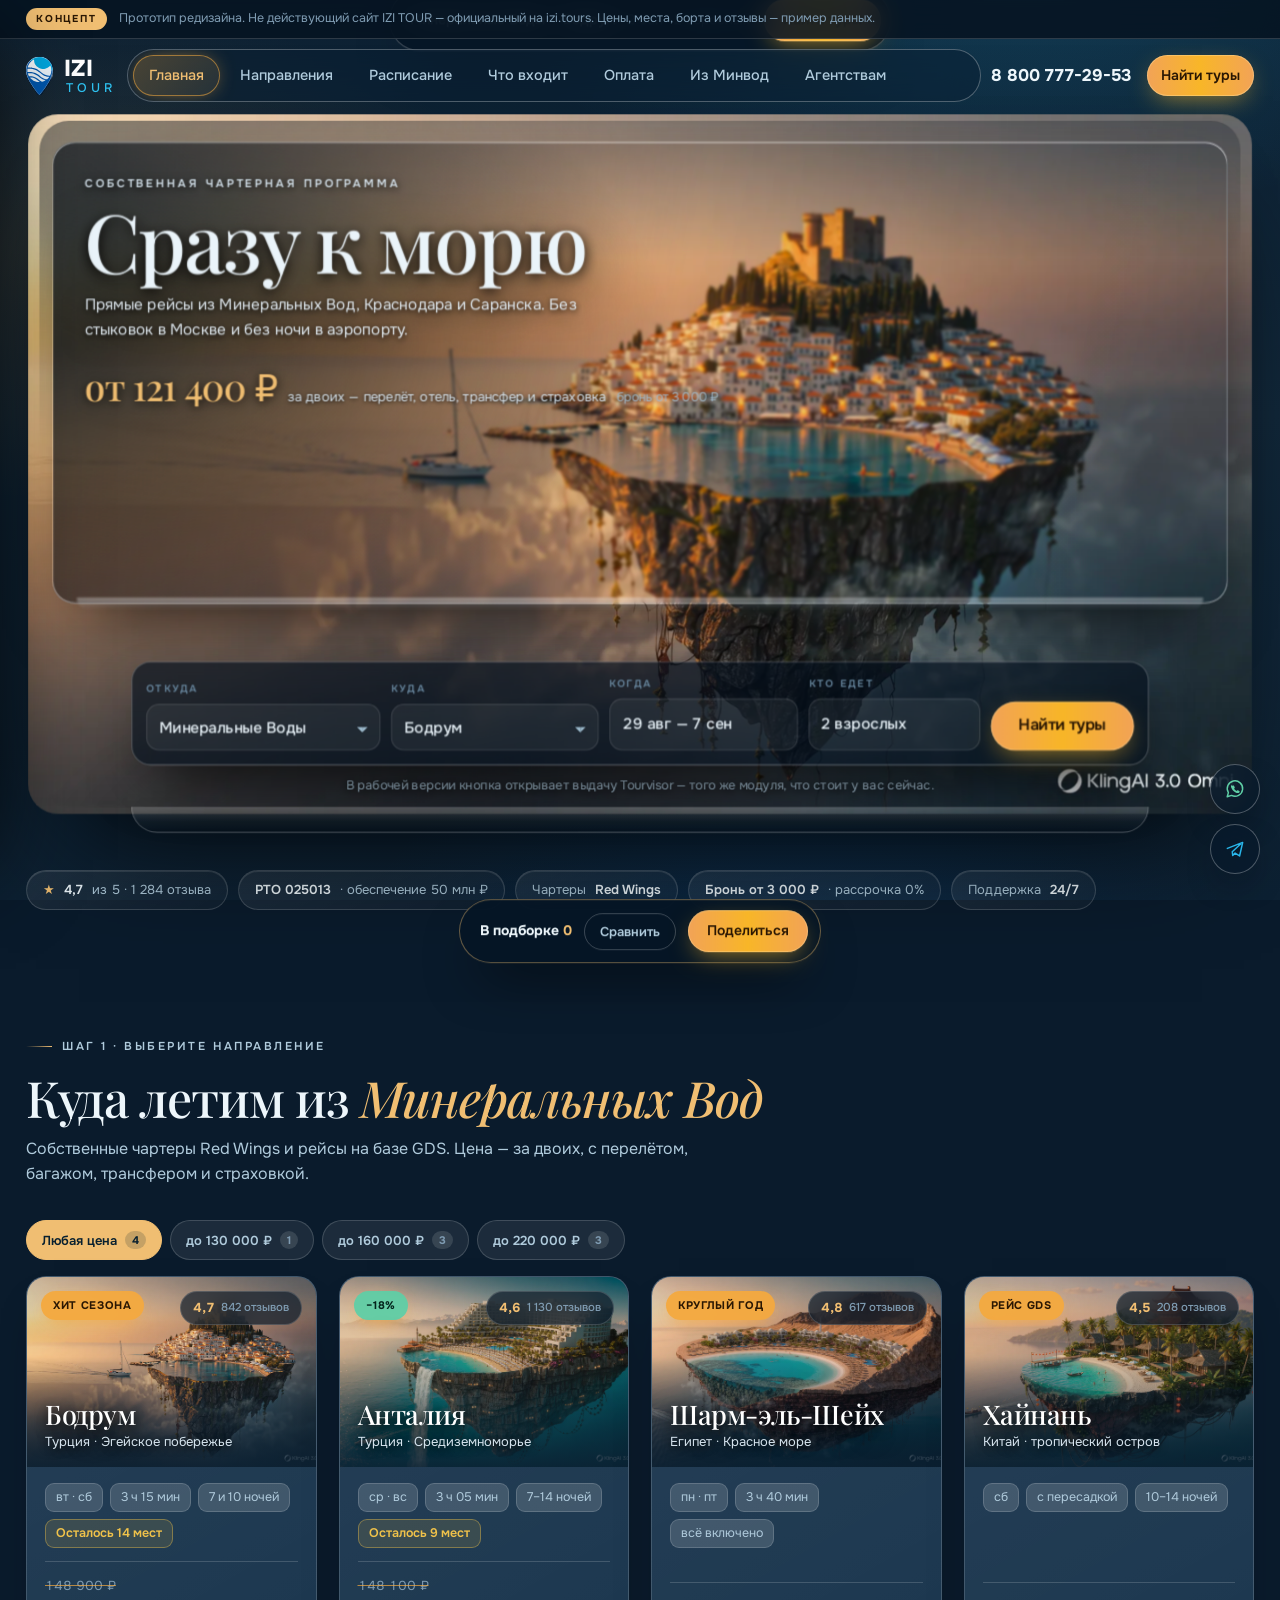
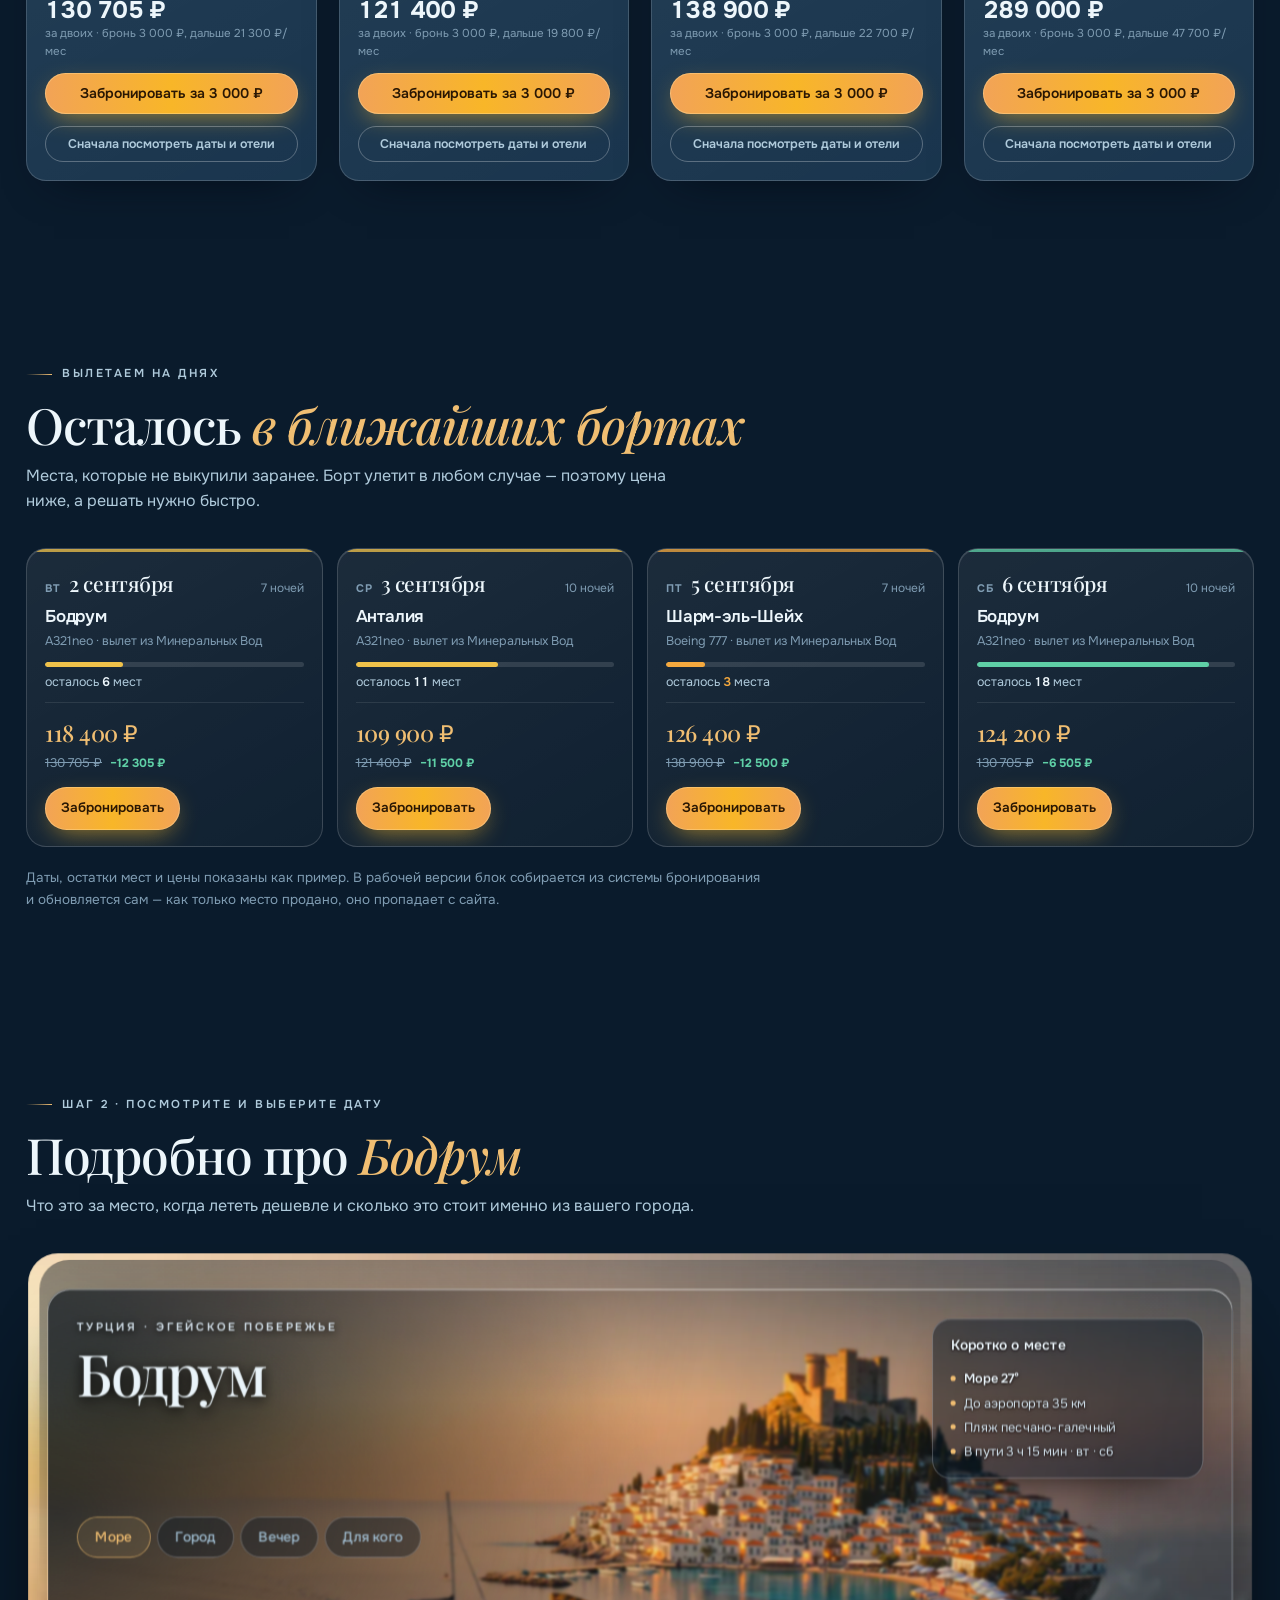
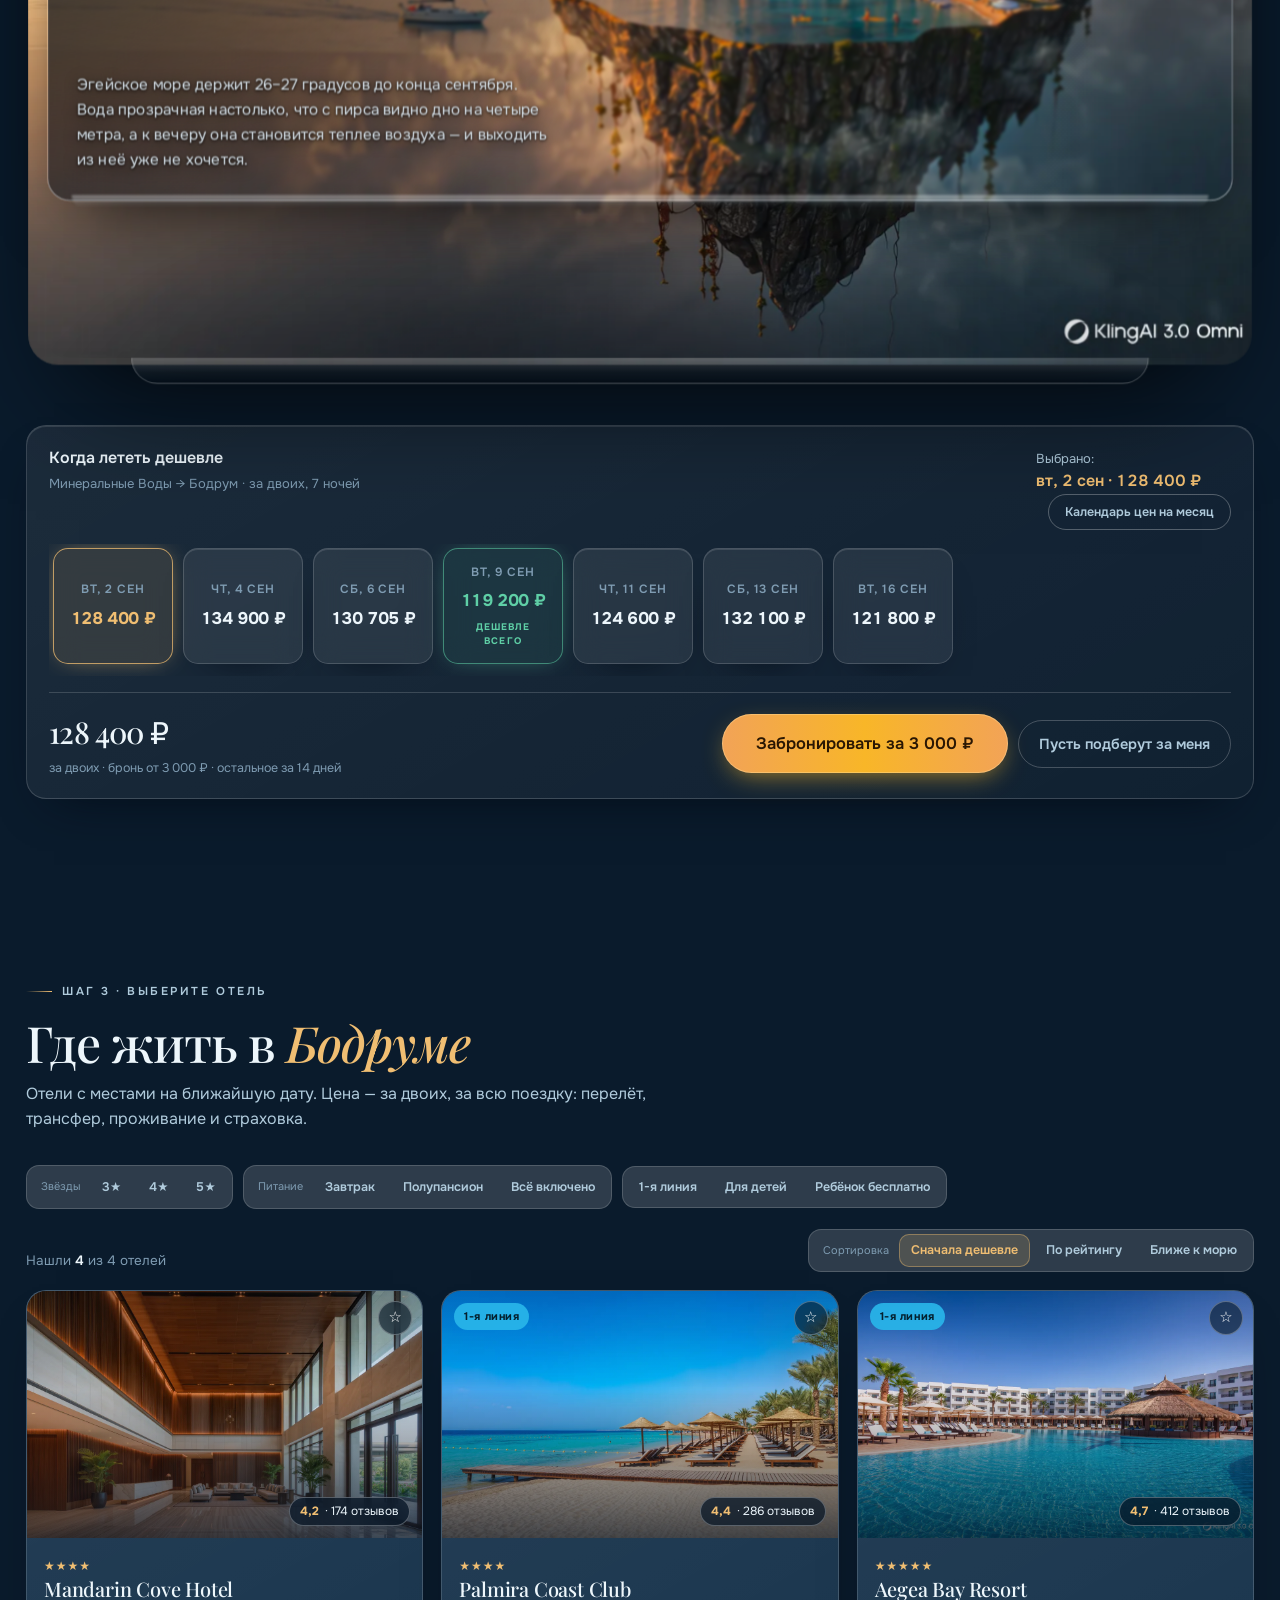
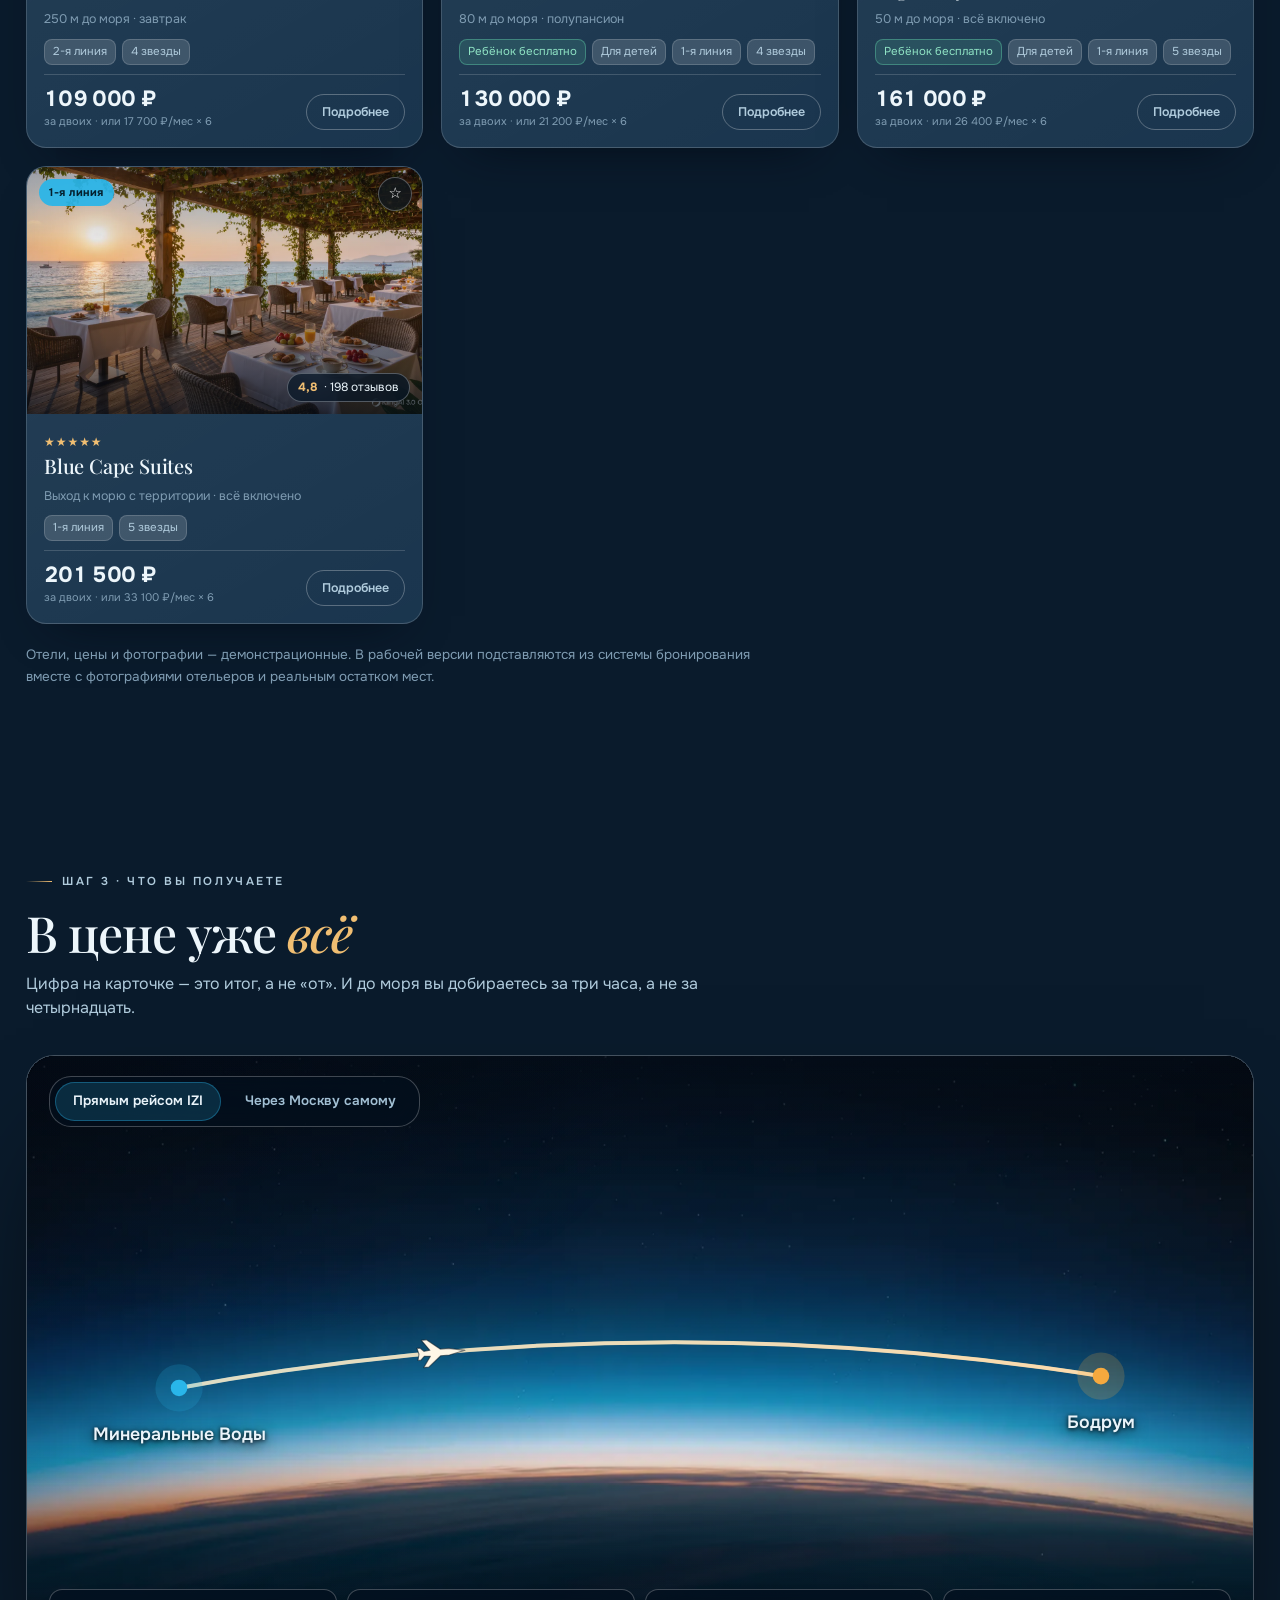
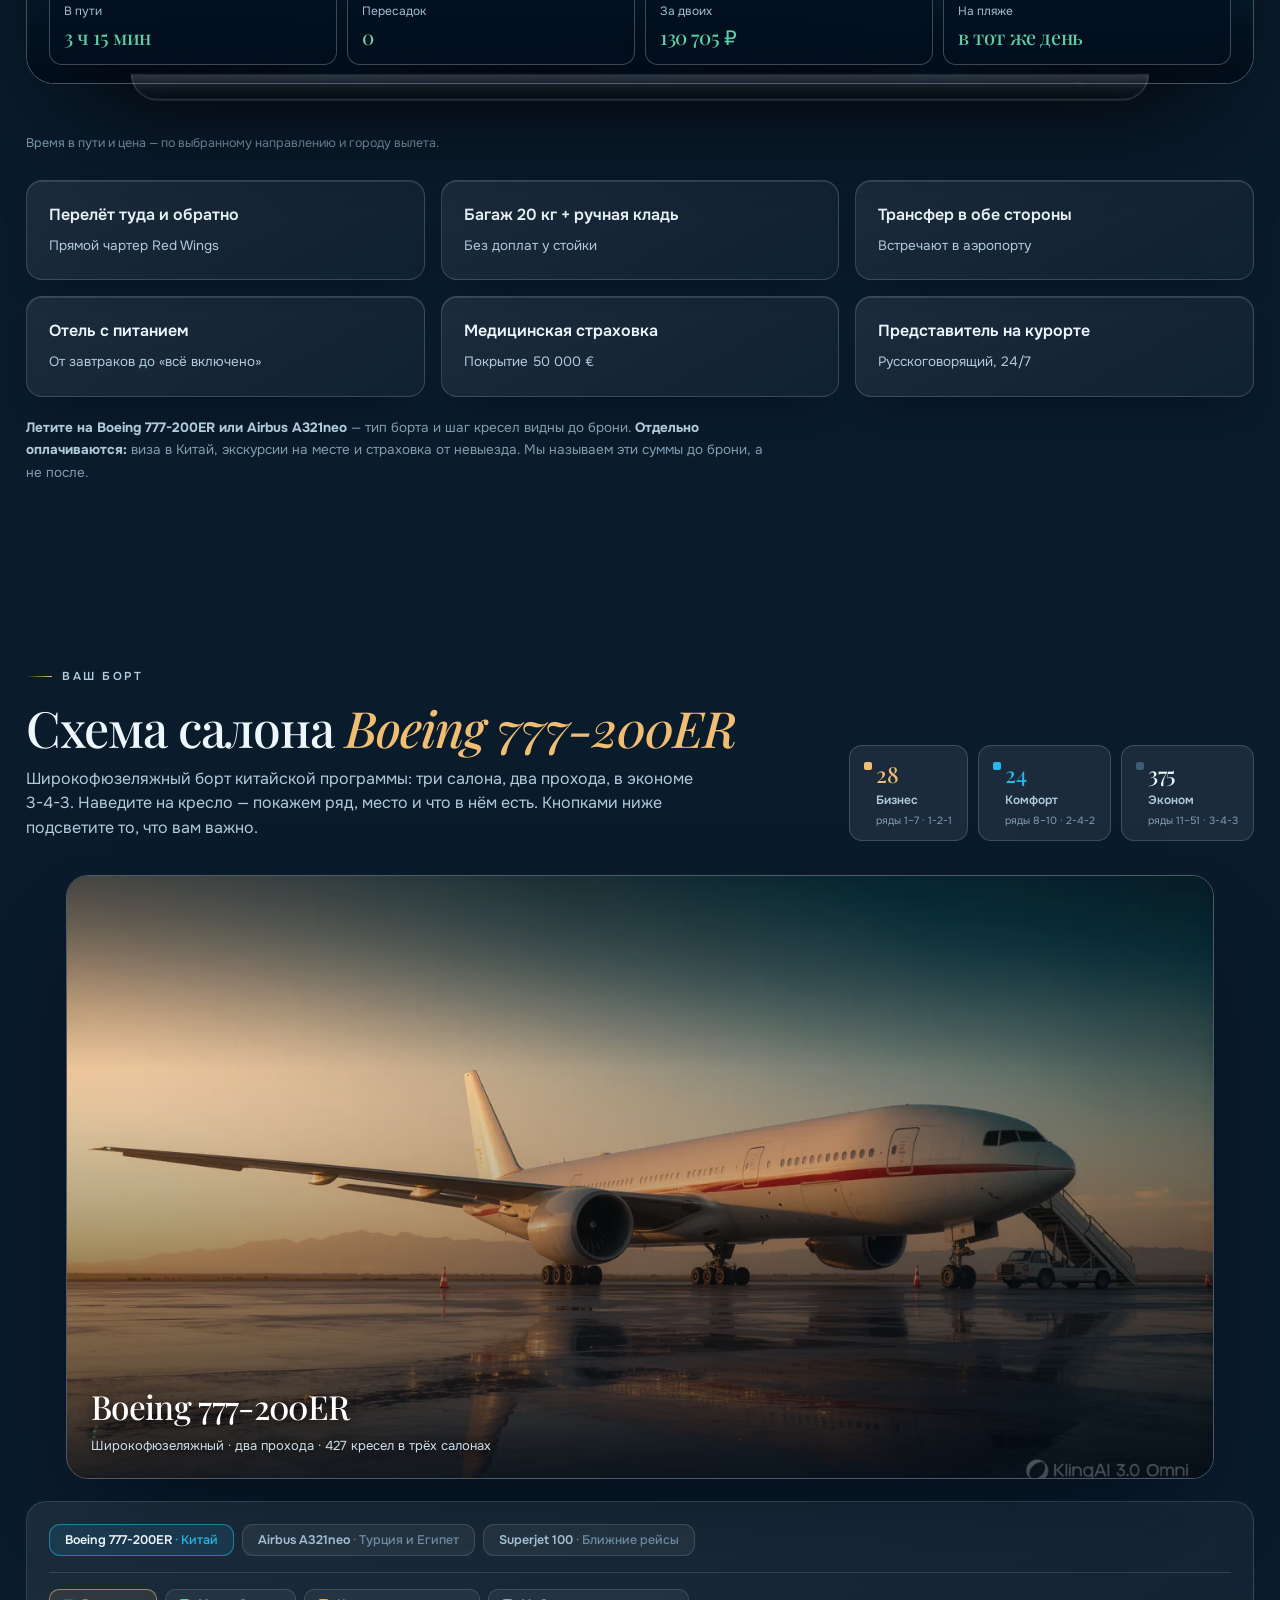
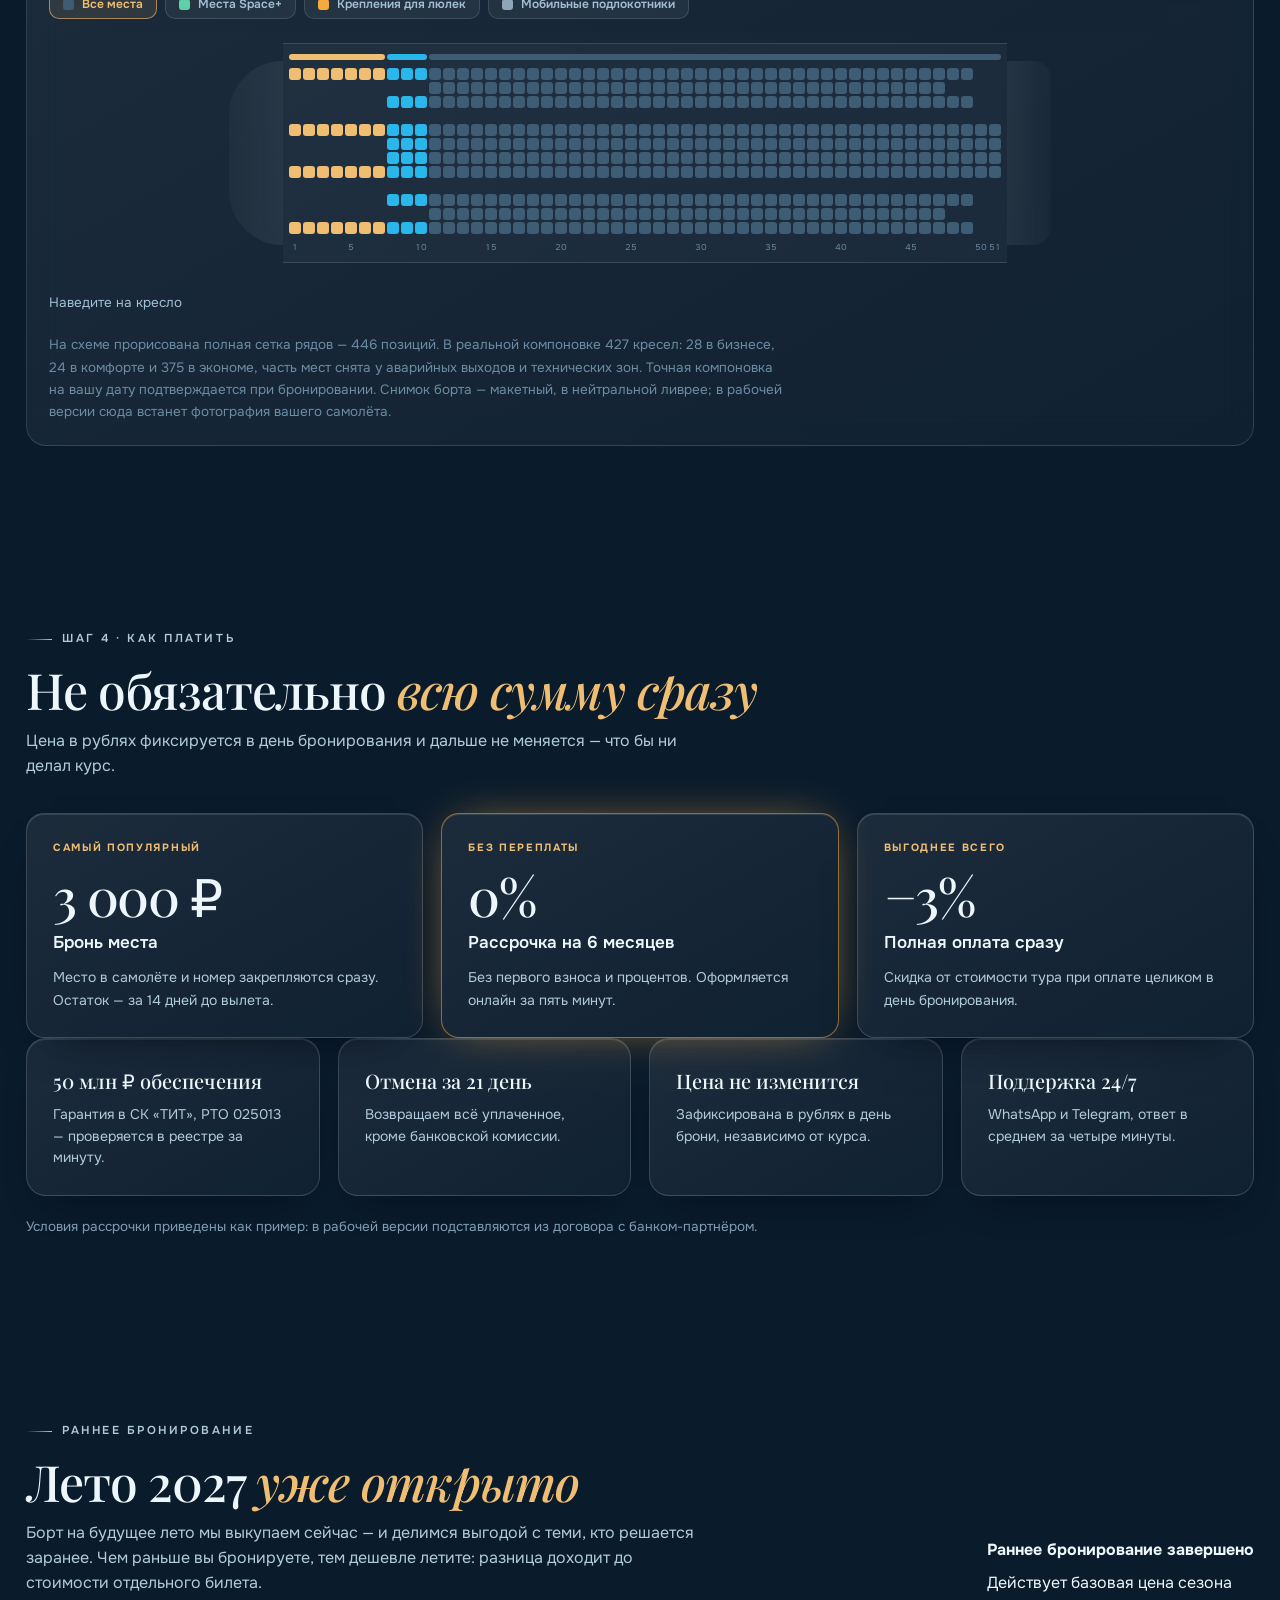
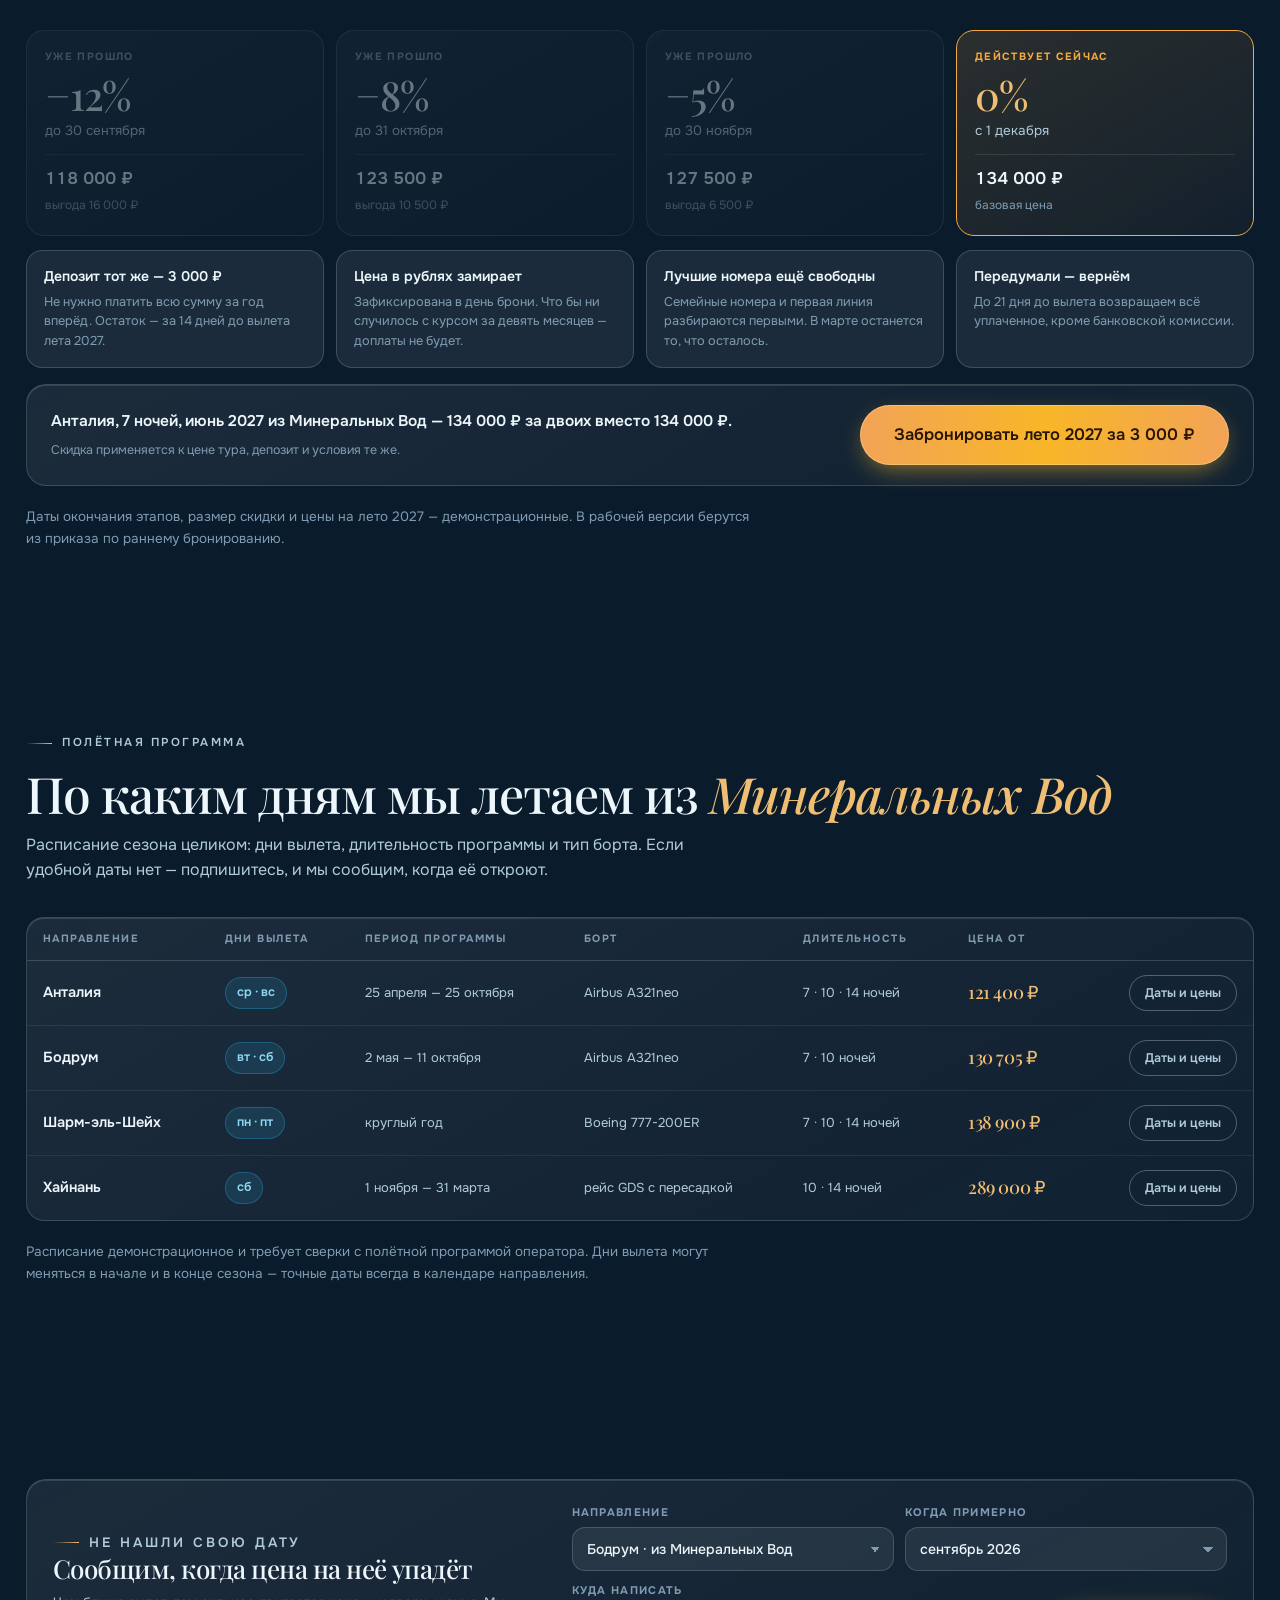
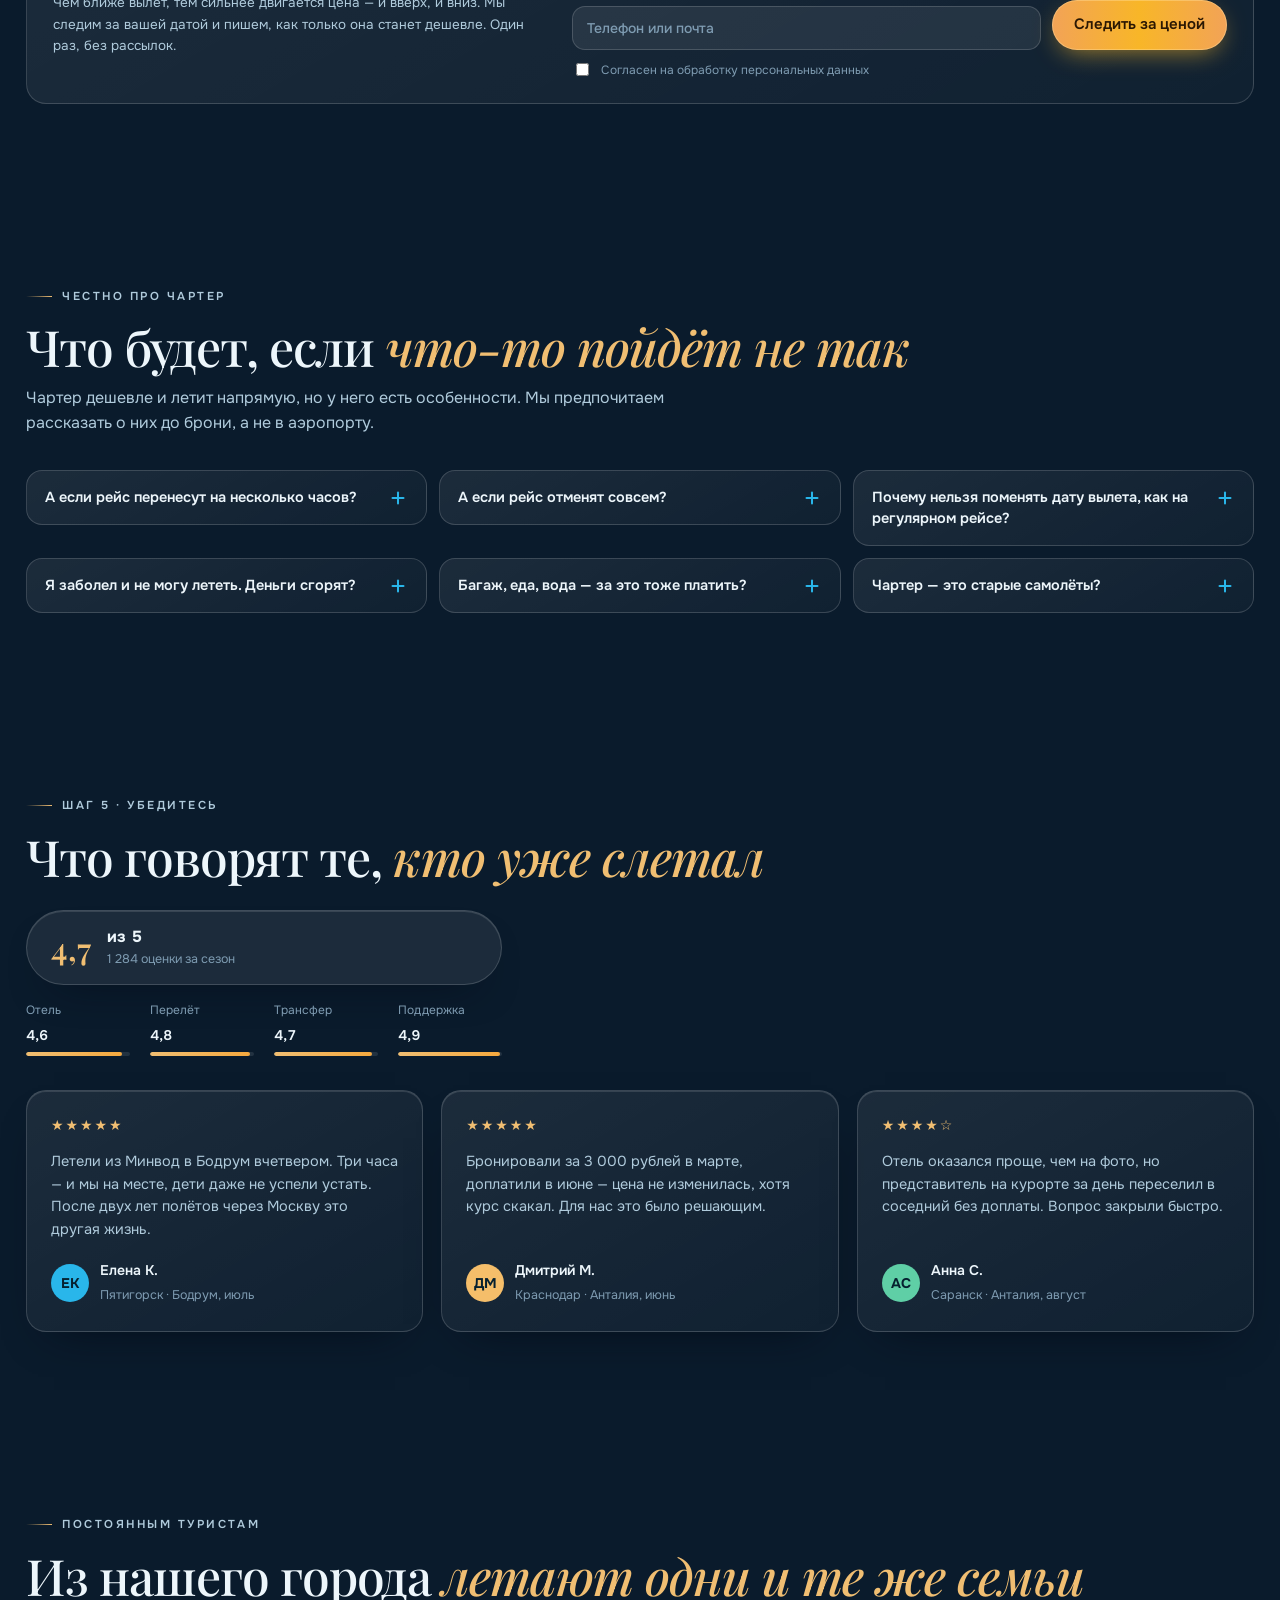
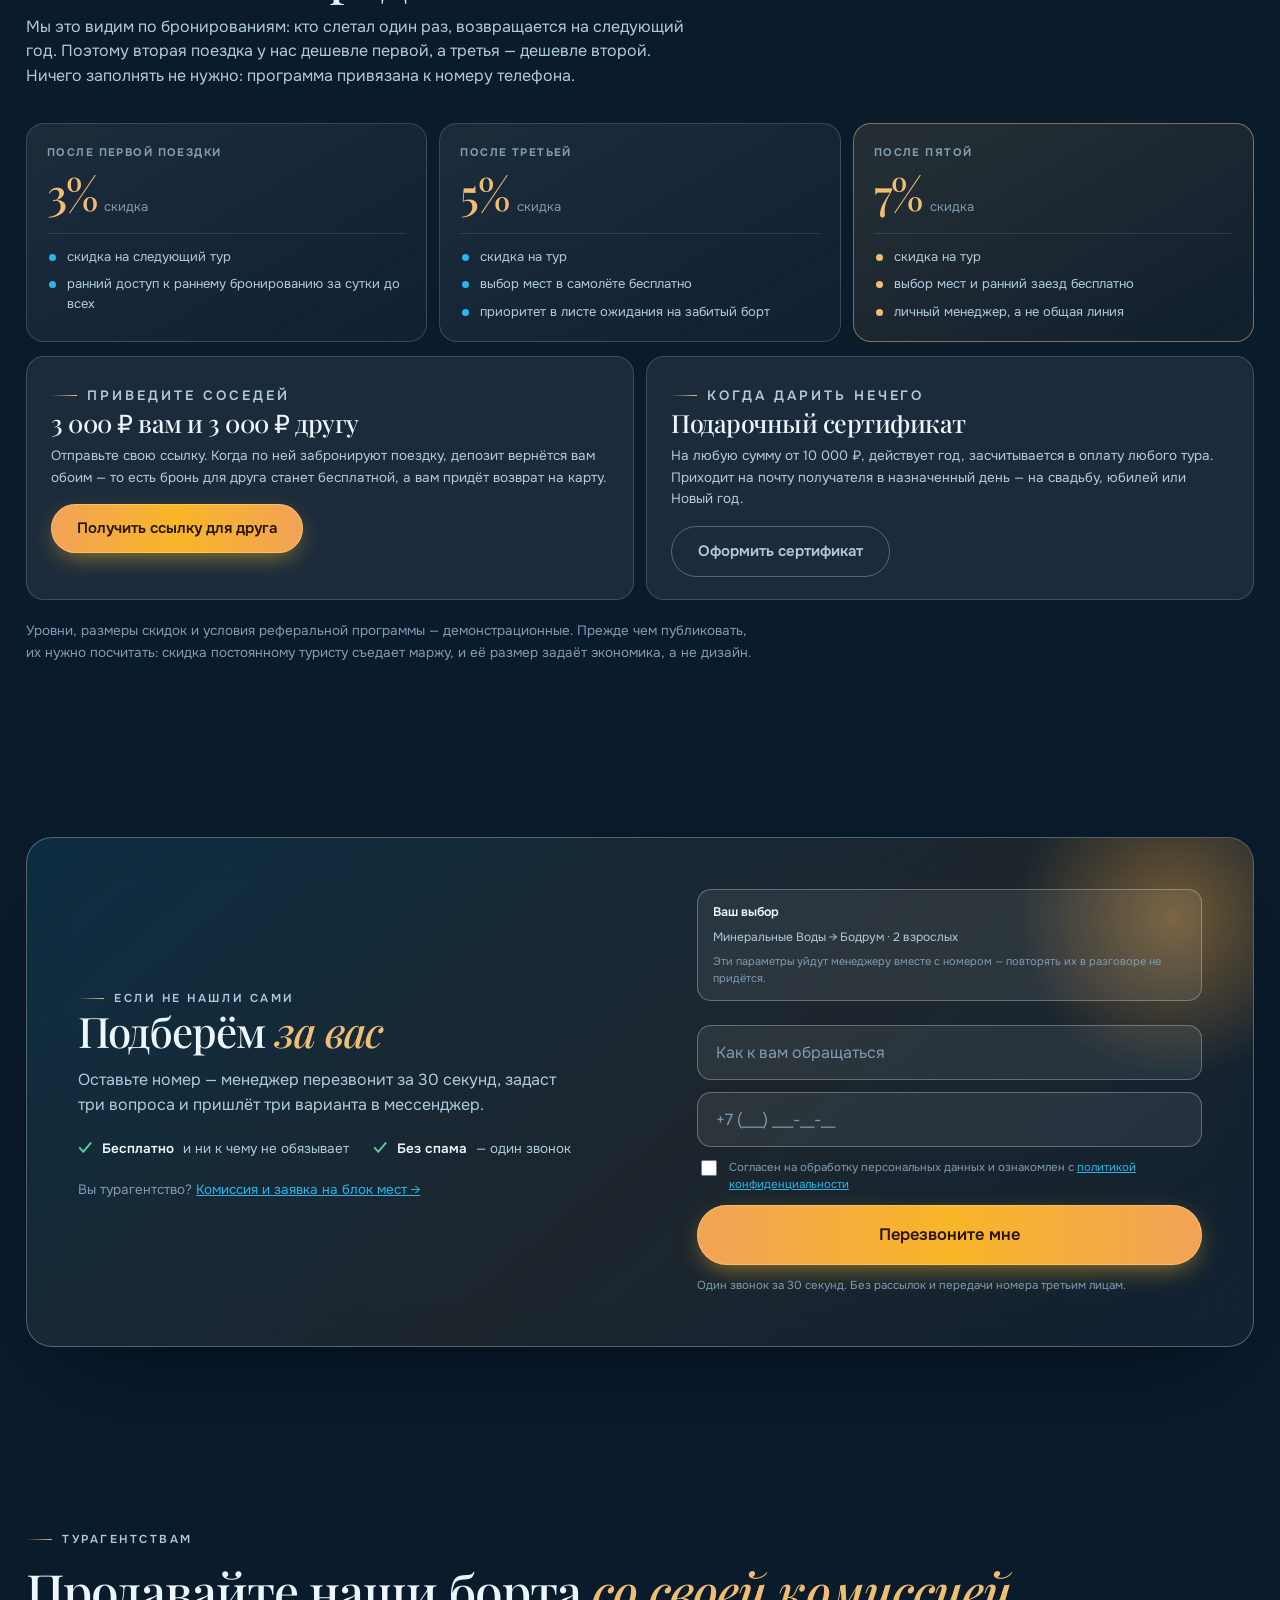
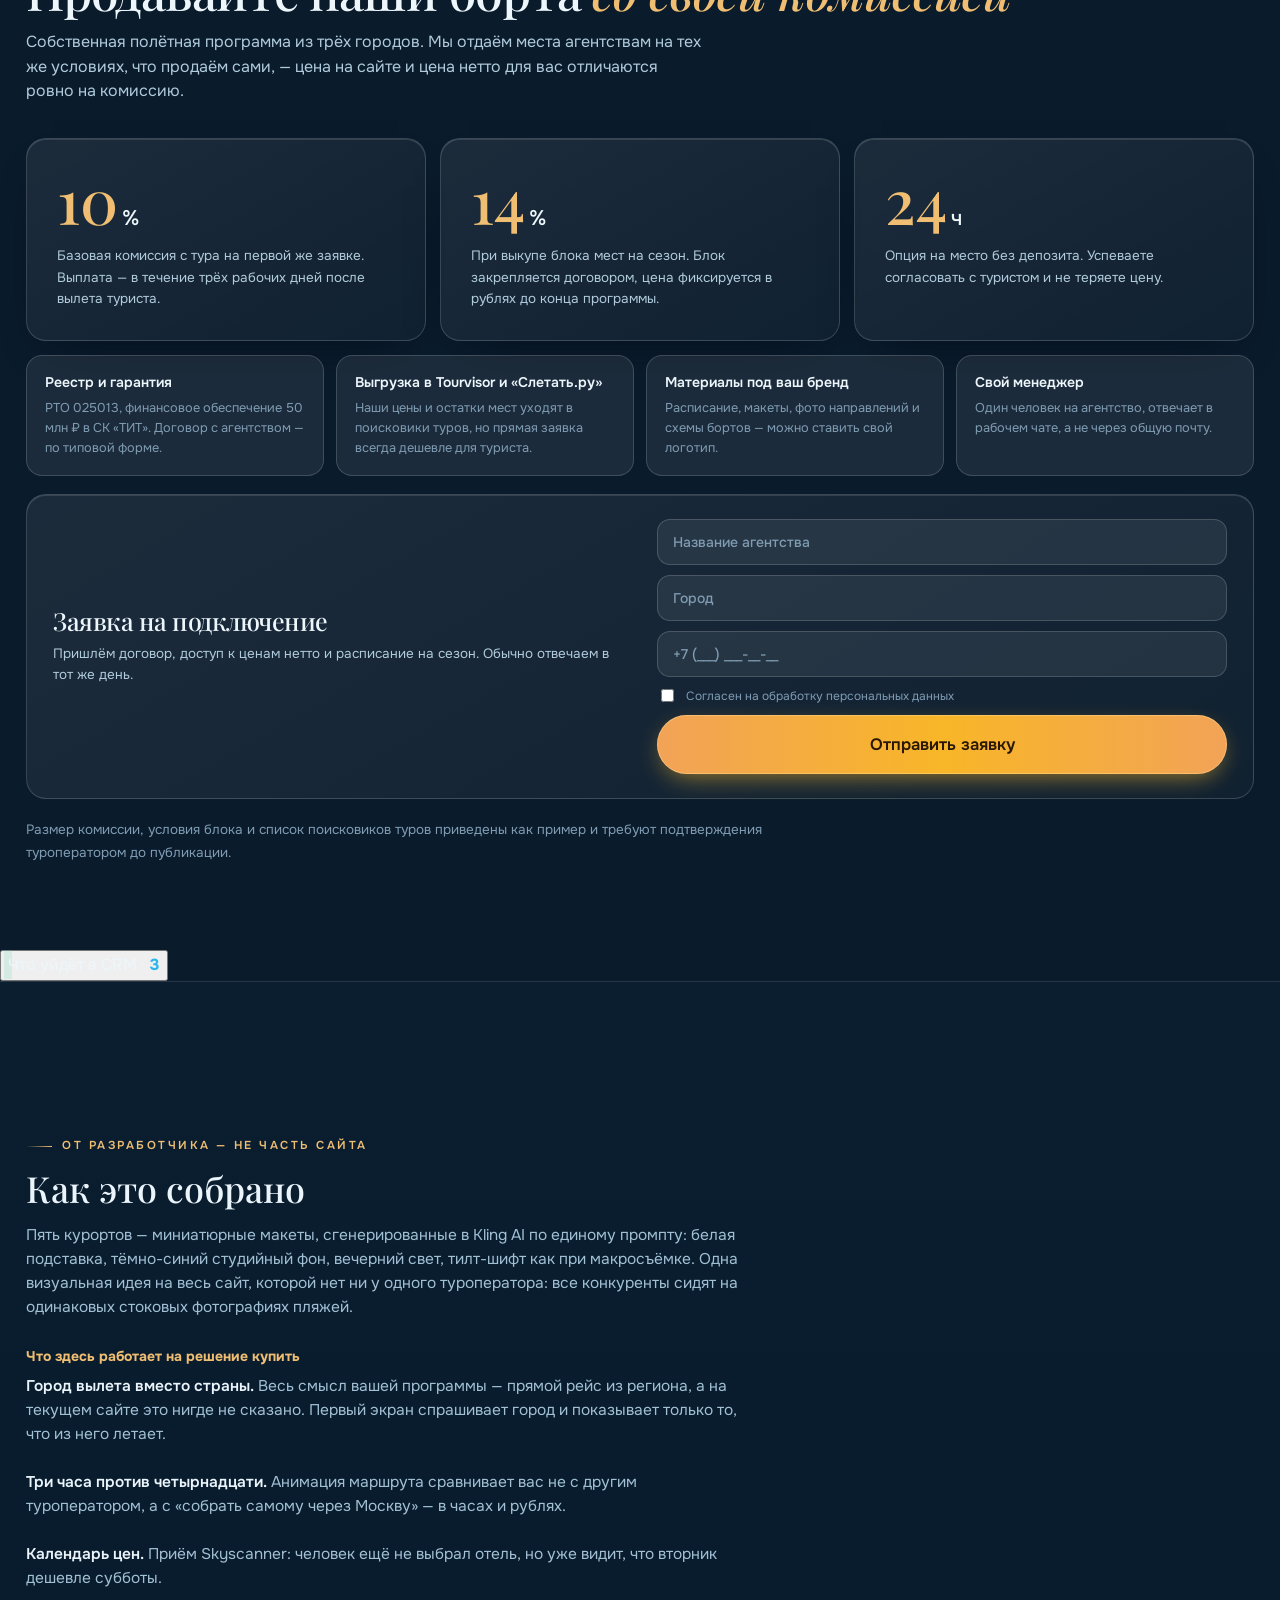
==== commit 1be4dfd5: "Данные собраны одним блоком в начале site.js, цвета через переменные, hreflang и apple-touch-icon, п" ====
--- a/index.html
+++ b/index.html
@@ -9,6 +9,8 @@
 <meta name="theme-color" content="#0A1B2C">
 <link rel="icon" href="data:image/svg+xml,%3Csvg%20xmlns%3D%22http%3A%2F%2Fwww.w3.org%2F2000%2Fsvg%22%20viewBox%3D%220%200%2048%2068.3%22%3E%3Cpath%20d%3D%22M27.71%200.00C25.33%20-0.41%2021.56%20-0.07%2020.24%200.00C18.93%200.07%2020.33%200.25%2019.80%200.39C19.28%200.53%2018.07%200.55%2017.07%200.83C16.07%201.11%2015.02%201.44%2013.80%202.05C12.59%202.66%2011.11%203.46%209.76%204.49C8.40%205.51%206.81%206.90%205.66%208.20C4.50%209.49%203.56%2010.98%202.83%2012.24C2.10%2013.50%201.67%2014.50%201.27%2015.76C0.86%2017.02%200.60%2019.07%200.39%2019.80C0.18%2020.54%200.07%2019.00%200.00%2020.20C-0.07%2021.39%20-0.07%2025.78%200.00%2026.98C0.07%2028.17%200.19%2026.59%200.39%2027.37C0.59%2028.15%200.68%2029.88%201.22%2031.66C1.76%2033.44%202.69%2035.94%203.61%2038.05C4.53%2040.15%204.89%2041.21%206.73%2044.29C8.57%2047.37%2012.15%2053.00%2014.63%2056.54C17.12%2060.07%2020.15%2063.71%2021.66%2065.51C23.16%2067.32%2023.15%2067.17%2023.66%2067.37C24.17%2067.56%2023.25%2068.42%2024.73%2066.68C26.21%2064.94%2029.92%2060.59%2032.54%2056.93C35.15%2053.26%2038.54%2047.89%2040.44%2044.68C42.34%2041.47%2043.04%2039.67%2043.95%2037.66C44.86%2035.64%2045.30%2034.74%2045.90%2032.59C46.50%2030.43%2047.35%2026.89%2047.56%2024.73C47.77%2022.57%2047.51%2021.37%2047.17%2019.61C46.83%2017.85%2045.98%2015.49%2045.51%2014.20C45.04%2012.90%2045.07%2012.98%2044.34%2011.85C43.61%2010.72%2042.21%208.64%2041.12%207.41C40.03%206.19%2038.90%205.32%2037.80%204.49C36.71%203.66%2036.22%203.19%2034.54%202.44C32.85%201.69%2030.09%200.41%2027.71%200.00Z%22%20fill%3D%22%23fff%22%2F%3E%3Cpath%20d%3D%22M8.29%205.71C7.54%206.57%209.10%206.91%209.37%207.17C9.63%207.43%209.17%207.67%209.90%207.27C10.63%206.86%2012.93%204.24%2013.76%204.73C14.59%205.23%2014.35%208.64%2014.88%2010.24C15.41%2011.85%2015.95%2013.02%2016.93%2014.34C17.90%2015.66%2019.48%2017.17%2020.73%2018.15C21.98%2019.12%2023.00%2019.65%2024.44%2020.20C25.88%2020.74%2027.76%2021.28%2029.37%2021.41C30.97%2021.54%2032.52%2021.33%2034.05%2020.98C35.58%2020.63%2036.98%2020.20%2038.54%2019.32C40.10%2018.43%2042.50%2016.13%2043.41%2015.66C44.33%2015.19%2043.76%2015.85%2044.00%2016.49C44.24%2017.13%2044.66%2018.35%2044.88%2019.51C45.10%2020.67%2044.95%2022.76%2045.32%2023.46C45.68%2024.17%2046.71%2023.76%2047.07%2023.76C47.44%2023.75%2047.50%2024.11%2047.51%2023.41C47.53%2022.72%2047.50%2021.08%2047.17%2019.56C46.85%2018.04%2046.30%2015.98%2045.56%2014.29C44.82%2012.60%2043.46%2010.55%2042.73%209.41C42.00%208.28%2042.00%208.29%2041.17%207.46C40.34%206.63%2039.14%205.41%2037.76%204.44C36.37%203.46%2034.28%202.28%2032.88%201.61C31.47%200.94%2030.11%200.64%2029.32%200.44C28.52%200.24%2028.37%200.46%2028.10%200.39C27.83%200.32%2029.02%200.07%2027.71%200.00C26.40%20-0.07%2021.55%20-0.07%2020.24%200.00C18.93%200.07%2020.39%200.25%2019.85%200.39C19.32%200.53%2018.02%200.56%2017.02%200.83C16.03%201.10%2015.36%201.19%2013.90%202.00C12.45%202.81%209.05%204.85%208.29%205.71Z%22%20fill%3D%22%2300A8E0%22%20fill-rule%3D%22evenodd%22%2F%3E%3Cpath%20d%3D%22M7.22%2036.88C7.28%2036.65%207.79%2036.61%208.10%2036.63C8.41%2036.66%208.62%2036.96%209.07%2037.02C9.53%2037.09%209.85%2036.82%2010.83%2037.02C11.80%2037.23%2013.43%2037.57%2014.93%2038.24C16.42%2038.92%2018.30%2040.01%2019.80%2041.07C21.31%2042.14%2023.86%2044.00%2023.95%2044.63C24.04%2045.27%2021.69%2045.04%2020.34%2044.88C18.99%2044.72%2017.15%2044.14%2015.85%2043.66C14.55%2043.18%2013.54%2042.60%2012.54%2042.00C11.53%2041.40%2010.61%2040.72%209.80%2040.05C9.00%2039.38%208.14%2038.53%207.71%2038.00C7.28%2037.47%207.15%2037.11%207.22%2036.88ZM3.17%2029.51C2.98%2028.77%202.48%2029.27%203.56%2029.22C4.64%2029.17%207.70%2028.95%209.66%2029.22C11.62%2029.49%2013.50%2030.09%2015.32%2030.83C17.14%2031.57%2018.38%2032.20%2020.59%2033.66C22.79%2035.12%2026.22%2038.20%2028.54%2039.61C30.85%2041.02%2033.96%2041.42%2034.49%2042.10C35.02%2042.77%2032.73%2043.27%2031.71%2043.66C30.68%2044.05%2029.39%2044.59%2028.34%2044.44C27.29%2044.29%2026.58%2043.59%2025.41%2042.78C24.25%2041.97%2022.79%2040.57%2021.37%2039.56C19.94%2038.55%2018.71%2037.54%2016.88%2036.73C15.05%2035.93%2012.28%2035.09%2010.39%2034.73C8.50%2034.37%206.46%2034.76%205.51%2034.59C4.56%2034.41%205.07%2034.50%204.68%2033.66C4.29%2032.81%203.36%2030.25%203.17%2029.51ZM2.34%2021.71C2.49%2020.86%202.15%2021.14%203.17%2021.02C4.20%2020.91%206.59%2020.82%208.49%2021.02C10.38%2021.23%2012.65%2021.63%2014.54%2022.24C16.42%2022.85%2017.21%2023.02%2019.80%2024.68C22.40%2026.34%2027.70%2030.60%2030.10%2032.20C32.50%2033.79%2032.86%2033.71%2034.20%2034.24C35.53%2034.78%2037.08%2035.20%2038.10%2035.41C39.11%2035.63%2039.79%2035.37%2040.29%2035.51C40.80%2035.65%2041.25%2035.77%2041.12%2036.24C40.99%2036.72%2040.07%2037.75%2039.51%2038.34C38.95%2038.93%2038.48%2039.56%2037.76%2039.80C37.03%2040.05%2036.22%2040.01%2035.17%2039.80C34.12%2039.60%2032.89%2039.26%2031.46%2038.59C30.03%2037.91%2027.94%2036.70%2026.59%2035.76C25.23%2034.81%2024.45%2033.79%2023.32%2032.93C22.19%2032.07%2020.94%2031.25%2019.80%2030.59C18.67%2029.92%2017.63%2029.40%2016.49%2028.93C15.35%2028.46%2014.25%2028.09%2012.98%2027.76C11.70%2027.42%2010.53%2027.09%208.83%2026.93C7.13%2026.76%203.87%2026.92%202.78%2026.78C1.69%2026.64%202.37%2026.94%202.29%2026.10C2.22%2025.25%202.20%2022.55%202.34%2021.71ZM7.85%206.05C7.21%206.16%206.44%207.23%205.61%208.24C4.78%209.26%203.68%2010.66%202.88%2012.15C2.07%2013.63%201.20%2015.89%200.78%2017.17C0.37%2018.46%200.52%2019.34%200.39%2019.85C0.26%2020.37%200.07%2019.07%200.00%2020.24C-0.07%2021.42%20-0.07%2025.75%200.00%2026.93C0.07%2028.11%200.19%2026.52%200.39%2027.32C0.59%2028.11%200.69%2029.93%201.22%2031.71C1.75%2033.48%202.24%2035.19%203.56%2037.95C4.88%2040.72%206.89%2044.68%209.12%2048.29C11.35%2051.90%2014.85%2056.75%2016.93%2059.61C19.01%2062.47%2020.53%2064.19%2021.61%2065.46C22.69%2066.74%2023.02%2066.95%2023.41%2067.27C23.80%2067.59%2022.42%2069.10%2023.95%2067.37C25.48%2065.63%2029.85%2060.64%2032.59%2056.88C35.33%2053.11%2038.49%2048.00%2040.39%2044.78C42.29%2041.56%2043.07%2039.61%2044.00%2037.56C44.93%2035.51%2045.42%2034.15%2045.95%2032.49C46.48%2030.83%2046.91%2029.00%2047.17%2027.61C47.43%2026.22%2047.53%2024.78%2047.51%2024.15C47.50%2023.51%2047.42%2023.84%2047.07%2023.80C46.72%2023.77%2045.78%2023.31%2045.41%2023.95C45.05%2024.59%2045.18%2026.34%2044.88%2027.66C44.58%2028.98%2043.98%2030.89%2043.61%2031.85C43.24%2032.82%2043.18%2033.18%2042.68%2033.46C42.19%2033.75%2041.85%2033.75%2040.63%2033.56C39.41%2033.37%2037.06%2032.95%2035.37%2032.34C33.67%2031.73%2032.69%2031.37%2030.49%2029.90C28.28%2028.44%2024.48%2025.09%2022.15%2023.56C19.81%2022.03%2018.38%2021.47%2016.49%2020.73C14.59%2019.99%2012.15%2019.39%2010.78%2019.12C9.41%2018.85%208.83%2019.19%208.24%2019.12C7.66%2019.06%208.08%2018.75%207.27%2018.73C6.46%2018.72%204.07%2019.22%203.37%2019.02C2.67%2018.83%202.72%2018.68%203.07%2017.56C3.42%2016.44%204.63%2013.75%205.46%2012.29C6.29%2010.84%207.38%209.62%208.05%208.83C8.72%208.04%209.50%208.02%209.46%207.56C9.43%207.10%208.50%205.93%207.85%206.05Z%22%20fill%3D%22%230058B0%22%20fill-rule%3D%22evenodd%22%2F%3E%3C%2Fsvg%3E">
 <link rel="canonical" href="https://airvolga3.github.io/izitours/">
+<link rel="alternate" hreflang="ru" href="https://airvolga3.github.io/izitours/">
+<link rel="alternate" hreflang="x-default" href="https://airvolga3.github.io/izitours/">
 <link rel="apple-touch-icon" href="assets/img/apple-touch-icon.png">
 <meta property="og:url" content="https://airvolga3.github.io/izitours/">
 <meta property="og:type" content="website">
--- a/assets/css/site.css
+++ b/assets/css/site.css
@@ -6,6 +6,7 @@
   --stroke:rgba(255,255,255,.16);--stroke-2:rgba(255,255,255,.28);
   --text:#EDF6FB;--text-2:#B0CBDC;--text-3:#7F9CB2;
   --gold:#F0BE72;--ember:#F5A93E;--azure:#29B6EA;--mint:#5FCFA6;--warn:#F0C24A;
+  --azure-2:#8FD8F5;--mint-2:#8FE3C4;--on-gold:#08202F;--on-mint:#06202C;
   --shc:rgba(2,10,20,.95);
   --card:linear-gradient(150deg,rgba(255,255,255,.075),rgba(255,255,255,.026));
   --inset:inset 0 1px 0 rgba(255,255,255,.12);
@@ -22,8 +23,6 @@
   --text:#EAF4FA;--text-2:#A2C0D4;--text-3:#6C8CA4;
   --gold:#F0BE72;--azure:#29B6EA;--mint:#5FCFA6;--warn:#F0C24A;
   --shc:rgba(0,0,0,1);
-  --card:var(--card);
-  --inset:var(--inset);
   --logo-w:#FFFFFF;--logo-a:#2FC3F2;
   color:var(--text);
 }
@@ -679,8 +678,8 @@
 .smtotals{display:flex;gap:10px;flex-wrap:wrap}
 .smt{position:relative;border:1px solid var(--stroke);border-radius:13px;padding:11px 15px 11px 26px;background:var(--glass);min-width:104px}
 .smsw{position:absolute;left:14px;top:16px;width:8px;height:8px;border-radius:2px}
-.smt.biz .smsw{background:#F0BE72}.smt.cmf .smsw{background:#29B6EA}.smt.eco .smsw{background:#3E5C74}
-.smt.sp .smsw{background:#5FCFA6}.smt.wn .smsw{background:#C2E6FA}
+.smt.biz .smsw{background:var(--gold)}.smt.cmf .smsw{background:var(--azure)}.smt.eco .smsw{background:#3E5C74}
+.smt.sp .smsw{background:var(--mint)}.smt.wn .smsw{background:var(--brand-pale)}
 .smt b{display:block;font-family:var(--disp);font-weight:500;font-size:22px;letter-spacing:-.02em}
 .smt span{display:block;font-size:12px;color:var(--text-2);font-weight:600}
 .smt em{display:block;font-style:normal;font-size:10.5px;color:var(--text-3);margin-top:3px}
@@ -704,9 +703,9 @@
 .smlegend button:hover{color:var(--text);background:var(--glass-2)}
 .smlegend button[aria-pressed="true"]{border-color:rgba(240,190,114,.6);color:var(--gold);background:rgba(240,190,114,.10)}
 .smlegend .sw{width:11px;height:11px;border-radius:3px;flex:none}
-.smlegend .sw.biz{background:#F0BE72}.smlegend .sw.cmf{background:#29B6EA}.smlegend .sw.eco{background:#3E5C74}
-.smlegend .sw.sp{background:#5FCFA6}.smlegend .sw.bs{background:#F5A93E}.smlegend .sw.ar{background:#8FA6B8}
-.smlegend .sw.nr{background:#8FA6B8}.smlegend .sw.wn{background:#C2E6FA}
+.smlegend .sw.biz{background:var(--gold)}.smlegend .sw.cmf{background:var(--azure)}.smlegend .sw.eco{background:#3E5C74}
+.smlegend .sw.sp{background:var(--mint)}.smlegend .sw.bs{background:var(--ember)}.smlegend .sw.ar{background:#8FA6B8}
+.smlegend .sw.nr{background:#8FA6B8}.smlegend .sw.wn{background:var(--brand-pale)}
 
 .smscroll{overflow-x:auto;padding-bottom:10px}
 .smplane{display:flex;align-items:stretch;width:max-content;padding:6px 0;margin-inline:auto}
@@ -717,24 +716,24 @@
 .smbody{flex:0 0 auto;border-block:1px solid var(--stroke);background:rgba(255,255,255,.03);padding:0 6px;position:relative}
 .smbands{display:flex;gap:2px;padding:10px 0 8px}
 .smband{height:6px;border-radius:4px}
-.smband.biz{background:#F0BE72}
-.smband.cmf{background:#29B6EA}
+.smband.biz{background:var(--gold)}
+.smband.cmf{background:var(--azure)}
 .smband.eco{background:#3E5C74}
 .smgrid{display:flex;gap:2px}
 .smcol{display:flex;flex-direction:column;gap:2px}
 .smcell{width:12px;height:12px;border-radius:3px}
 .smcell.aisle{background:none}
 .smseat{background:#3E5C74;transition:transform .12s,box-shadow .12s,opacity .12s;cursor:default}
-.smseat.biz{background:#F0BE72}
-.smseat.cmf{background:#29B6EA}
+.smseat.biz{background:var(--gold)}
+.smseat.cmf{background:var(--azure)}
 .smseat:hover{transform:scale(1.5);box-shadow:0 0 0 2px rgba(255,255,255,.6);z-index:2;position:relative}
 .smgrid.dim .smseat{opacity:.22}
 .smgrid.dim .smseat.on{opacity:1;box-shadow:0 0 0 1.5px currentColor}
-.smseat.on.f-sp{background:#5FCFA6}
-.smseat.on.f-bs{background:#F5A93E}
+.smseat.on.f-sp{background:var(--mint)}
+.smseat.on.f-bs{background:var(--ember)}
 .smseat.on.f-ar{background:#8FA6B8}
 .smseat.on.f-nr{background:#8FA6B8}
-.smseat.on.f-wn{background:#C2E6FA}
+.smseat.on.f-wn{background:var(--brand-pale)}
 .smrows{display:flex;gap:2px;padding:7px 0 8px}
 .smrn{width:12px;font-size:8.5px;color:var(--text-3);text-align:center;font-variant-numeric:tabular-nums}
 .smtip{margin-top:14px;font-size:13.5px;color:var(--text-2);min-height:1.5em}
@@ -812,7 +811,7 @@
   color:#EAF4FA;background:rgba(6,22,38,.92);border:1px solid rgba(41,182,234,.45);
   backdrop-filter:blur(18px);box-shadow:0 18px 40px -20px rgba(0,0,0,.95);transition:.2s}
 .crmfab:hover{border-color:rgba(41,182,234,.8);transform:translateY(-2px)}
-.crmfab i{width:8px;height:8px;border-radius:50%;background:#5FCFA6;flex:none;
+.crmfab i{width:8px;height:8px;border-radius:50%;background:var(--mint);flex:none;
   box-shadow:0 0 0 4px rgba(95,207,166,.18);animation:crmPulse 2.4s ease-in-out infinite}
 @keyframes crmPulse{0%,100%{opacity:1}50%{opacity:.35}}
 .crmfab b{font-variant-numeric:tabular-nums;color:var(--azure)}
@@ -824,44 +823,44 @@
 .crmpanel.open{transform:none}
 .crmp-h{padding:18px 20px 14px;border-bottom:1px solid rgba(255,255,255,.12);flex:none}
 .crmp-h b{display:block;font-family:var(--disp);font-weight:500;font-size:20px;letter-spacing:-.02em}
-.crmp-h span{display:block;font-size:11.5px;color:#7F9CB2;margin-top:4px;line-height:1.45}
+.crmp-h span{display:block;font-size:11.5px;color:var(--text-3);margin-top:4px;line-height:1.45}
 .crmp-x{position:absolute;right:12px;top:12px;width:30px;height:30px;border-radius:9px;cursor:pointer;
-  background:rgba(255,255,255,.07);border:1px solid rgba(255,255,255,.14);color:#B0CBDC;font-size:15px;line-height:1}
+  background:rgba(255,255,255,.07);border:1px solid rgba(255,255,255,.14);color:var(--text-2);font-size:15px;line-height:1}
 .crmp-x:hover{color:#fff;background:rgba(255,255,255,.13)}
 .crmp-b{overflow-y:auto;padding:16px 20px 26px;flex:1;-webkit-overflow-scrolling:touch}
-.crmp-t{font-size:10.5px;font-weight:700;letter-spacing:.16em;text-transform:uppercase;color:#7F9CB2;margin:20px 0 10px}
+.crmp-t{font-size:10.5px;font-weight:700;letter-spacing:.16em;text-transform:uppercase;color:var(--text-3);margin:20px 0 10px}
 .crmp-t:first-child{margin-top:0}
 
 .fnl{display:flex;flex-direction:column;gap:0}
-.fnl li{display:flex;align-items:center;gap:11px;padding:8px 0;font-size:13px;color:#7F9CB2;position:relative}
+.fnl li{display:flex;align-items:center;gap:11px;padding:8px 0;font-size:13px;color:var(--text-3);position:relative}
 .fnl li::after{content:"";position:absolute;left:9px;top:30px;bottom:-8px;width:1px;background:rgba(255,255,255,.12)}
 .fnl li:last-child::after{display:none}
 .fnl .dot{width:19px;height:19px;border-radius:50%;flex:none;display:grid;place-items:center;
   border:1.5px solid rgba(255,255,255,.22);font-size:10px;color:transparent;background:rgba(255,255,255,.04);z-index:1}
-.fnl li.on{color:#EDF6FB}
-.fnl li.on .dot{border-color:#5FCFA6;background:#5FCFA6;color:#04241C;font-weight:800}
+.fnl li.on{color:var(--text)}
+.fnl li.on .dot{border-color:var(--mint);background:var(--mint);color:#04241C;font-weight:800}
 .fnl li.on .dot::before{content:"✓"}
 .fnl em{font-style:normal;margin-left:auto;font-size:11px;color:#5A7A90;font-variant-numeric:tabular-nums}
 
 .crmcard{border:1px solid rgba(255,255,255,.14);border-radius:14px;overflow:hidden;background:rgba(255,255,255,.04)}
 .crmrow{display:flex;gap:10px;padding:9px 13px;font-size:12.5px;border-bottom:1px solid rgba(255,255,255,.07)}
 .crmrow:last-child{border-bottom:0}
-.crmrow span{color:#7F9CB2;flex:0 0 118px}
-.crmrow b{font-weight:600;color:#EDF6FB;word-break:break-word}
+.crmrow span{color:var(--text-3);flex:0 0 118px}
+.crmrow b{font-weight:600;color:var(--text);word-break:break-word}
 .crmrow.hi b{color:var(--gold)}
-.crmrow.dim b{color:#7F9CB2;font-weight:400}
+.crmrow.dim b{color:var(--text-3);font-weight:400}
 
 .crmlog{border:1px solid rgba(255,255,255,.12);border-radius:12px;background:rgba(0,0,0,.24);
   max-height:190px;overflow-y:auto;padding:9px 11px;font:11.5px/1.55 ui-monospace,SFMono-Regular,Menlo,monospace;color:#A6C2D6}
 .crmlog div{display:flex;gap:8px;white-space:nowrap}
 .crmlog i{font-style:normal;color:#5A7A90;flex:none}
 .crmlog b{font-weight:600;color:#7FD0F0}
-.crmlog u{text-decoration:none;color:#7F9CB2;overflow:hidden;text-overflow:ellipsis}
+.crmlog u{text-decoration:none;color:var(--text-3);overflow:hidden;text-overflow:ellipsis}
 
 .crmjson{border:1px solid rgba(255,255,255,.12);border-radius:12px;background:rgba(0,0,0,.3);padding:11px 13px;
   font:11px/1.5 ui-monospace,SFMono-Regular,Menlo,monospace;color:#9FD4E8;white-space:pre-wrap;word-break:break-word;
   max-height:240px;overflow-y:auto}
-.crmnote{margin-top:14px;font-size:11.5px;line-height:1.55;color:#7F9CB2}
+.crmnote{margin-top:14px;font-size:11.5px;line-height:1.55;color:var(--text-3)}
 @media (max-width:660px){
   .crmpanel{width:100%;max-width:100%}
   .crmfab{left:14px;bottom:88px;padding:9px 13px;font-size:11.5px}
@@ -874,7 +873,7 @@
 .leadctx span{font-size:12px;color:var(--text-2)}
 .leadctx u{text-decoration:none;color:var(--gold);font-weight:600}
 .lead-consent{display:flex;gap:9px;align-items:flex-start;font-size:11.5px;color:var(--text-3);line-height:1.5}
-.lead-consent input{width:16px;height:16px;flex:none;margin-top:1px;accent-color:#F5A93E}
+.lead-consent input{width:16px;height:16px;flex:none;margin-top:1px;accent-color:var(--ember)}
 .lead-consent a{color:var(--azure)}
 .hp{position:absolute;left:-9999px;width:1px;height:1px;opacity:0}
 .lead-ok b{display:block;font-size:15px;color:var(--mint);margin-bottom:6px}
@@ -885,10 +884,10 @@
 .bud{display:inline-flex;align-items:center;gap:8px;padding:10px 15px;border-radius:100px;cursor:pointer;
   font:600 13px var(--ui);color:var(--text-2);background:var(--glass);border:1px solid var(--stroke);transition:.16s}
 .bud:hover{color:var(--text);border-color:var(--stroke-2)}
-.bud.on{color:#08202F;background:var(--gold);border-color:var(--gold)}
+.bud.on{color:var(--on-gold);background:var(--gold);border-color:var(--gold)}
 .bud i{font-style:normal;font-size:11px;font-weight:700;padding:2px 7px;border-radius:100px;
   background:rgba(255,255,255,.12);color:var(--text-3)}
-.bud.on i{background:rgba(8,32,47,.18);color:#08202F}
+.bud.on i{background:rgba(8,32,47,.18);color:var(--on-gold)}
 
 /* ---------- ближайшие вылеты ---------- */
 .soon{display:grid;grid-template-columns:repeat(auto-fit,minmax(258px,1fr));gap:14px}
@@ -931,7 +930,7 @@
 table.prog tbody tr:hover{background:rgba(255,255,255,.035)}
 .pg-to b{color:var(--text);font-weight:600;font-size:14.5px}
 .pg-days{display:inline-block;padding:5px 11px;border-radius:100px;background:rgba(41,182,234,.13);
-  border:1px solid rgba(41,182,234,.3);color:#8FD8F5;font-weight:600;font-size:12.5px;white-space:nowrap}
+  border:1px solid rgba(41,182,234,.3);color:var(--azure-2);font-weight:600;font-size:12.5px;white-space:nowrap}
 .pg-per,.pg-pl,.pg-n{white-space:nowrap;font-size:13px}
 .pg-p b{color:var(--gold);font-family:var(--disp);font-weight:500;font-size:18px;letter-spacing:-.02em;
   font-variant-numeric:tabular-nums;white-space:nowrap}
@@ -1014,9 +1013,9 @@
   overflow-x:auto;white-space:nowrap;display:block}
 .reflink[hidden]{display:none}
 .bk-cr.free b{color:var(--mint)}
-.bk-hint{margin-top:12px;font-size:12.5px;line-height:1.55;color:#8FD8F5;
+.bk-hint{margin-top:12px;font-size:12.5px;line-height:1.55;color:var(--azure-2);
   border-left:2px solid var(--azure);padding-left:12px}
-.hc-tag.hc-kf{background:rgba(95,207,166,.16);border-color:rgba(95,207,166,.42);color:#8FE3C4}
+.hc-tag.hc-kf{background:rgba(95,207,166,.16);border-color:rgba(95,207,166,.42);color:var(--mint-2)}
 
 /* ---------- следим за ценой ---------- */
 .watch{margin-top:22px;border-radius:20px;border:1px solid var(--stroke);background:var(--card);box-shadow:var(--inset);
@@ -1031,7 +1030,7 @@
   background:var(--glass);border:1px solid var(--stroke);outline:none;appearance:none}
 .wf select{background-image:linear-gradient(45deg,transparent 50%,var(--text-3) 50%),linear-gradient(135deg,var(--text-3) 50%,transparent 50%);
   background-position:calc(100% - 18px) 50%,calc(100% - 13px) 50%;background-size:5px 5px,5px 5px;background-repeat:no-repeat;padding-right:36px}
-.wf select option{background:#0E2437;color:#EDF6FB}
+.wf select option{background:var(--ground);color:var(--text)}
 .wf input::placeholder{color:var(--text-3)}
 .wf select:focus,.wf input:focus{border-color:var(--azure)}
 .wf-row>.btn{flex:0 0 auto;padding:13px 22px}
@@ -1084,25 +1083,25 @@
 .bkbd{position:absolute;inset:0;background:rgba(3,10,20,.78);backdrop-filter:blur(6px);animation:bkFade .25s ease}
 @keyframes bkFade{from{opacity:0}to{opacity:1}}
 .bk{position:relative;width:100%;max-width:560px;max-height:calc(100vh - 40px);overflow-y:auto;
-  border-radius:24px;border:1px solid rgba(255,255,255,.18);color:#EDF6FB;
+  border-radius:24px;border:1px solid rgba(255,255,255,.18);color:var(--text);
   background:linear-gradient(165deg,#0D2439,#071827);box-shadow:0 60px 120px -40px rgba(0,0,0,1);
   animation:bkIn .34s cubic-bezier(.2,.8,.3,1)}
 @keyframes bkIn{from{opacity:0;transform:translateY(22px) scale(.98)}to{opacity:1;transform:none}}
 .bk-x{position:absolute;right:14px;top:14px;width:32px;height:32px;border-radius:10px;cursor:pointer;z-index:2;
-  background:rgba(255,255,255,.08);border:1px solid rgba(255,255,255,.16);color:#B0CBDC;font-size:15px;line-height:1}
+  background:rgba(255,255,255,.08);border:1px solid rgba(255,255,255,.16);color:var(--text-2);font-size:15px;line-height:1}
 .bk-x:hover{color:#fff;background:rgba(255,255,255,.15)}
 .bk-steps{display:flex;gap:6px;padding:20px 24px 0}
 .bk-steps i{flex:1;height:3px;border-radius:3px;background:rgba(255,255,255,.14);transition:background .3s}
 .bk-steps i.on{background:linear-gradient(90deg,#F2A357,#F8B628)}
 .bk-b{padding:18px 24px 24px}
-.bk-eyebrow{font-size:10.5px;font-weight:700;letter-spacing:.18em;text-transform:uppercase;color:#7F9CB2;margin-bottom:9px}
+.bk-eyebrow{font-size:10.5px;font-weight:700;letter-spacing:.18em;text-transform:uppercase;color:var(--text-3);margin-bottom:9px}
 .bk-h{font-family:var(--disp);font-weight:500;font-size:25px;letter-spacing:-.02em;margin-bottom:8px;line-height:1.2}
-.bk-p{font-size:14px;color:#B0CBDC;line-height:1.6}
+.bk-p{font-size:14px;color:var(--text-2);line-height:1.6}
 
 .bk-sum{border:1px solid rgba(255,255,255,.15);border-radius:16px;overflow:hidden;margin:16px 0 6px;background:rgba(255,255,255,.045)}
 .bk-sr{display:flex;gap:12px;padding:11px 15px;font-size:13.5px;border-bottom:1px solid rgba(255,255,255,.08)}
 .bk-sr:last-child{border-bottom:0}
-.bk-sr span{color:#7F9CB2;flex:0 0 130px}
+.bk-sr span{color:var(--text-3);flex:0 0 130px}
 .bk-sr b{font-weight:600}
 .bk-sr.wide{justify-content:space-between;align-items:baseline}
 .bk-sr.wide span{flex:1 1 auto}
@@ -1112,35 +1111,35 @@
 
 .bk-pax{display:flex;gap:10px;flex-wrap:wrap;margin:14px 0 4px}
 .bk-cnt{flex:1 1 150px;border:1px solid rgba(255,255,255,.15);border-radius:13px;padding:10px 13px;background:rgba(255,255,255,.04)}
-.bk-cnt span{display:block;font-size:11.5px;color:#7F9CB2;margin-bottom:7px}
+.bk-cnt span{display:block;font-size:11.5px;color:var(--text-3);margin-bottom:7px}
 .bk-cnt div{display:flex;align-items:center;gap:12px}
 .bk-cnt button{width:28px;height:28px;border-radius:9px;cursor:pointer;font-size:16px;line-height:1;
-  background:rgba(255,255,255,.08);border:1px solid rgba(255,255,255,.16);color:#EDF6FB}
+  background:rgba(255,255,255,.08);border:1px solid rgba(255,255,255,.16);color:var(--text)}
 .bk-cnt button:hover:not(:disabled){background:rgba(255,255,255,.16)}
 .bk-cnt button:disabled{opacity:.3;cursor:default}
 .bk-cnt b{font-variant-numeric:tabular-nums;font-size:17px;min-width:20px;text-align:center}
 
 .bk-f{display:flex;flex-direction:column;gap:11px;margin-top:16px}
-.bk-f input{border:1px solid rgba(255,255,255,.2);background:rgba(255,255,255,.07);color:#EDF6FB;
+.bk-f input{border:1px solid rgba(255,255,255,.2);background:rgba(255,255,255,.07);color:var(--text);
   border-radius:13px;padding:14px 16px;font-family:var(--ui);font-size:16px}
 .bk-f input::placeholder{color:#6F8BA0}
 .bk-f input:focus{outline:none;border-color:var(--ember);background:rgba(255,255,255,.11)}
-.bk-cons{display:flex;gap:9px;align-items:flex-start;font-size:11.5px;color:#7F9CB2;line-height:1.5}
-.bk-cons input{width:16px;height:16px;flex:none;margin-top:1px;accent-color:#F5A93E}
+.bk-cons{display:flex;gap:9px;align-items:flex-start;font-size:11.5px;color:var(--text-3);line-height:1.5}
+.bk-cons input{width:16px;height:16px;flex:none;margin-top:1px;accent-color:var(--ember)}
 .bk-cons a{color:var(--azure)}
 .bk-err{font-size:12.5px;color:#F0C24A;margin-top:4px;display:none}
 
 .bk-terms{display:flex;flex-direction:column;gap:11px;margin:16px 0 4px}
 .bk-term{display:flex;gap:11px;align-items:flex-start;font-size:13.5px;line-height:1.5;color:#C6DAE6}
 .bk-term i{width:20px;height:20px;border-radius:6px;flex:none;display:grid;place-items:center;font-style:normal;
-  font-size:11px;background:rgba(95,207,166,.16);color:#5FCFA6;border:1px solid rgba(95,207,166,.35);margin-top:1px}
-.bk-term b{color:#EDF6FB;font-weight:600}
+  font-size:11px;background:rgba(95,207,166,.16);color:var(--mint);border:1px solid rgba(95,207,166,.35);margin-top:1px}
+.bk-term b{color:var(--text);font-weight:600}
 
 .bk-calc{margin:14px 0 2px;border:1px solid rgba(255,255,255,.13);border-radius:14px;overflow:hidden;background:rgba(255,255,255,.03)}
 .bk-cr{display:flex;gap:12px;justify-content:space-between;align-items:baseline;padding:9px 14px;font-size:13px;color:#A6C2D4;
   border-bottom:1px solid rgba(255,255,255,.07)}
 .bk-cr:last-child{border-bottom:0}
-.bk-cr b{color:#EDF6FB;font-weight:600;font-variant-numeric:tabular-nums;white-space:nowrap}
+.bk-cr b{color:var(--text);font-weight:600;font-variant-numeric:tabular-nums;white-space:nowrap}
 .bk-cr.tot{background:rgba(240,190,114,.08)}
 .bk-cr.tot span{color:#D8E9F3}
 .bk-cr.tot b{color:var(--gold);font-family:var(--disp);font-weight:500;font-size:18px;letter-spacing:-.02em}
@@ -1152,32 +1151,32 @@
 .bk-add:hover{border-color:rgba(255,255,255,.3);background:rgba(255,255,255,.06)}
 .bk-add.on{border-color:rgba(95,207,166,.55);background:rgba(95,207,166,.1)}
 .bk-tick{flex:none;width:22px;height:22px;border-radius:7px;display:grid;place-items:center;font-style:normal;
-  font-size:13px;line-height:1;margin-top:1px;background:rgba(255,255,255,.1);border:1px solid rgba(255,255,255,.2);color:#B0CBDC}
-.bk-add.on .bk-tick{background:#5FCFA6;border-color:#5FCFA6;color:#06202C;font-weight:700}
+  font-size:13px;line-height:1;margin-top:1px;background:rgba(255,255,255,.1);border:1px solid rgba(255,255,255,.2);color:var(--text-2)}
+.bk-add.on .bk-tick{background:var(--mint);border-color:var(--mint);color:var(--on-mint);font-weight:700}
 .bk-atx{flex:1 1 auto;min-width:0}
-.bk-atx b{display:block;font-size:13.8px;font-weight:600;color:#EDF6FB;margin-bottom:3px}
+.bk-atx b{display:block;font-size:13.8px;font-weight:600;color:var(--text);margin-bottom:3px}
 .bk-atx>span{display:block;font-size:12.2px;line-height:1.5;color:#93AFC2}
 .bk-hot{font-style:normal;font-size:10px;font-weight:700;letter-spacing:.06em;text-transform:uppercase;
   padding:2px 7px;border-radius:100px;margin-left:6px;vertical-align:1px;
   background:rgba(240,190,114,.16);color:var(--gold);border:1px solid rgba(240,190,114,.35)}
-.bk-ap{flex:none;text-align:right;font-size:14px;font-weight:600;color:#EDF6FB;font-variant-numeric:tabular-nums;white-space:nowrap}
-.bk-ap i{display:block;font-style:normal;font-size:10.5px;font-weight:500;color:#7F9CB2;margin-top:3px}
+.bk-ap{flex:none;text-align:right;font-size:14px;font-weight:600;color:var(--text);font-variant-numeric:tabular-nums;white-space:nowrap}
+.bk-ap i{display:block;font-style:normal;font-size:10.5px;font-weight:500;color:var(--text-3);margin-top:3px}
 
 .bk-act{display:flex;gap:10px;margin-top:20px;flex-wrap:wrap}
 .bk-act .btn{flex:1 1 190px;justify-content:center}
-.bk-ghost{background:none;border:1px solid rgba(255,255,255,.22);color:#B0CBDC;border-radius:100px;
+.bk-ghost{background:none;border:1px solid rgba(255,255,255,.22);color:var(--text-2);border-radius:100px;
   padding:14px 20px;font:600 14.5px var(--ui);cursor:pointer}
 .bk-ghost:hover{color:#fff;border-color:rgba(255,255,255,.4)}
 .bk-note{margin-top:14px;font-size:11.5px;line-height:1.55;color:#6F8BA0}
 
 .bk-done{text-align:center;padding:8px 0 4px}
 .bk-done .tick{width:56px;height:56px;border-radius:50%;margin:0 auto 16px;display:grid;place-items:center;font-size:26px;
-  background:rgba(95,207,166,.16);border:1px solid rgba(95,207,166,.45);color:#5FCFA6}
+  background:rgba(95,207,166,.16);border:1px solid rgba(95,207,166,.45);color:var(--mint)}
 .bk-no{font-family:var(--disp);font-weight:500;font-size:22px;color:var(--gold);letter-spacing:.01em;margin:4px 0 12px;
   font-variant-numeric:tabular-nums}
 .bk-stub{margin-top:16px;border:1px dashed rgba(255,255,255,.24);border-radius:14px;padding:14px 16px;
   font-size:12.5px;line-height:1.55;color:#9DB8C9;background:rgba(255,255,255,.03);text-align:left}
-.bk-stub b{color:#EDF6FB}
+.bk-stub b{color:var(--text)}
 
 .calbox-f .btn{flex:none}
 .cta2{display:flex;gap:10px;flex-wrap:wrap;align-items:center}
@@ -1258,7 +1257,7 @@
 .hp-room{display:flex;justify-content:space-between;gap:14px;align-items:center;
   border:1px solid rgba(255,255,255,.14);border-radius:12px;padding:11px 14px;background:rgba(255,255,255,.04);font-size:13.5px}
 .hp-room b{font-weight:600}
-.hp-room span{color:#7F9CB2;font-size:12px}
+.hp-room span{color:var(--text-3);font-size:12px}
 .hp-room em{font-style:normal;color:var(--gold);font-weight:600;white-space:nowrap}
 
 /* календарь на месяц */
@@ -1304,7 +1303,7 @@
   background:rgba(6,22,38,.94);border:1px solid rgba(240,190,114,.42);backdrop-filter:blur(20px);
   box-shadow:0 26px 56px -22px rgba(0,0,0,1);transition:transform .4s cubic-bezier(.2,.8,.3,1)}
 .favbar.on{transform:translateX(-50%)}
-.favbar b{font-size:14px;white-space:nowrap;color:#EDF6FB}
+.favbar b{font-size:14px;white-space:nowrap;color:var(--text)}
 .favbar b i{font-style:normal;color:var(--gold)}
 .cmp-tbl{display:grid;gap:12px;overflow-x:auto;padding-bottom:6px}
 .cmp-col{border:1px solid rgba(255,255,255,.14);border-radius:16px;overflow:hidden;background:rgba(255,255,255,.04);
@@ -1315,12 +1314,12 @@
 .cmp-h b{display:block;font-family:var(--disp);font-weight:500;font-size:17px;line-height:1.25;margin-top:3px}
 .cmp-r{display:flex;justify-content:space-between;gap:10px;padding:8px 14px;font-size:12.5px;
   border-bottom:1px solid rgba(255,255,255,.07)}
-.cmp-r span{color:#7F9CB2}
+.cmp-r span{color:var(--text-3)}
 .cmp-r b{font-weight:600;text-align:right}
 .cmp-r.win b{color:var(--mint)}
 .cmp-f{margin-top:auto;padding:12px 14px;display:flex;flex-direction:column;gap:8px}
 .cmp-f .btn{width:100%;justify-content:center}
-.cmp-del{background:none;border:0;color:#7F9CB2;font:600 12px var(--ui);cursor:pointer;padding:2px}
+.cmp-del{background:none;border:0;color:var(--text-3);font:600 12px var(--ui);cursor:pointer;padding:2px}
 .cmp-del:hover{color:#F0C24A}
 .toast{position:fixed;left:50%;bottom:104px;transform:translateX(-50%) translateY(20px);z-index:99;
   padding:12px 20px;border-radius:100px;background:rgba(95,207,166,.95);color:#04241C;font:600 13.5px var(--ui);
@@ -1331,26 +1330,26 @@
 .trip-h{display:flex;gap:14px;align-items:center;flex-wrap:wrap;margin-bottom:4px}
 .trip-st{display:inline-flex;align-items:center;gap:7px;padding:5px 12px;border-radius:100px;font-size:12px;font-weight:600;
   background:rgba(240,194,74,.15);border:1px solid rgba(240,194,74,.42);color:var(--warn)}
-.trip-st.ok{background:rgba(95,207,166,.15);border-color:rgba(95,207,166,.45);color:#5FCFA6}
+.trip-st.ok{background:rgba(95,207,166,.15);border-color:rgba(95,207,166,.45);color:var(--mint)}
 .trip-cd{display:grid;grid-template-columns:repeat(4,1fr);gap:8px;margin:16px 0 6px}
 .trip-cd div{border:1px solid rgba(255,255,255,.14);border-radius:13px;padding:11px 8px;text-align:center;background:rgba(255,255,255,.04)}
 .trip-cd b{display:block;font-family:var(--disp);font-weight:500;font-size:26px;letter-spacing:-.02em;color:var(--gold)}
-.trip-cd span{font-size:10.5px;color:#7F9CB2;letter-spacing:.06em;text-transform:uppercase}
+.trip-cd span{font-size:10.5px;color:var(--text-3);letter-spacing:.06em;text-transform:uppercase}
 .trip-list{display:flex;flex-direction:column;gap:9px;margin-top:6px}
 .trip-i{display:flex;gap:11px;align-items:flex-start;font-size:13.5px;line-height:1.5;color:#C6DAE6;
   border:1px solid rgba(255,255,255,.12);border-radius:12px;padding:11px 14px;background:rgba(255,255,255,.035)}
 .trip-i i{width:20px;height:20px;border-radius:6px;flex:none;display:grid;place-items:center;font-style:normal;font-size:11px;margin-top:1px}
-.trip-i.done i{background:rgba(95,207,166,.16);color:#5FCFA6;border:1px solid rgba(95,207,166,.35)}
-.trip-i.wait i{background:rgba(255,255,255,.07);color:#7F9CB2;border:1px solid rgba(255,255,255,.16)}
-.trip-i b{color:#EDF6FB;font-weight:600}
-.trip-i em{font-style:normal;margin-left:auto;font-size:11.5px;color:#7F9CB2;white-space:nowrap}
+.trip-i.done i{background:rgba(95,207,166,.16);color:var(--mint);border:1px solid rgba(95,207,166,.35)}
+.trip-i.wait i{background:rgba(255,255,255,.07);color:var(--text-3);border:1px solid rgba(255,255,255,.16)}
+.trip-i b{color:var(--text);font-weight:600}
+.trip-i em{font-style:normal;margin-left:auto;font-size:11.5px;color:var(--text-3);white-space:nowrap}
 .seatpick{margin-top:8px;border:1px solid rgba(255,255,255,.13);border-radius:16px;padding:14px;background:rgba(0,0,0,.22)}
 .seatpick .smscroll{max-height:none}
-.sp-legend{display:flex;gap:14px;flex-wrap:wrap;font-size:11.5px;color:#7F9CB2;margin-bottom:10px}
+.sp-legend{display:flex;gap:14px;flex-wrap:wrap;font-size:11.5px;color:var(--text-3);margin-bottom:10px}
 .sp-legend span{display:inline-flex;align-items:center;gap:6px}
 .sp-legend i{width:10px;height:10px;border-radius:3px;display:inline-block}
 .smseat.busy{background:#24384A!important;opacity:.55;cursor:not-allowed}
-.smseat.mine{background:#F5A93E!important;box-shadow:0 0 0 2px rgba(255,224,160,.85);z-index:3;position:relative}
+.smseat.mine{background:var(--ember)!important;box-shadow:0 0 0 2px rgba(255,224,160,.85);z-index:3;position:relative}
 .smseat.pickable{cursor:pointer}
 .sp-out{margin-top:11px;font-size:13.5px;color:#C6DAE6}
 .sp-out b{color:var(--gold);font-weight:700}
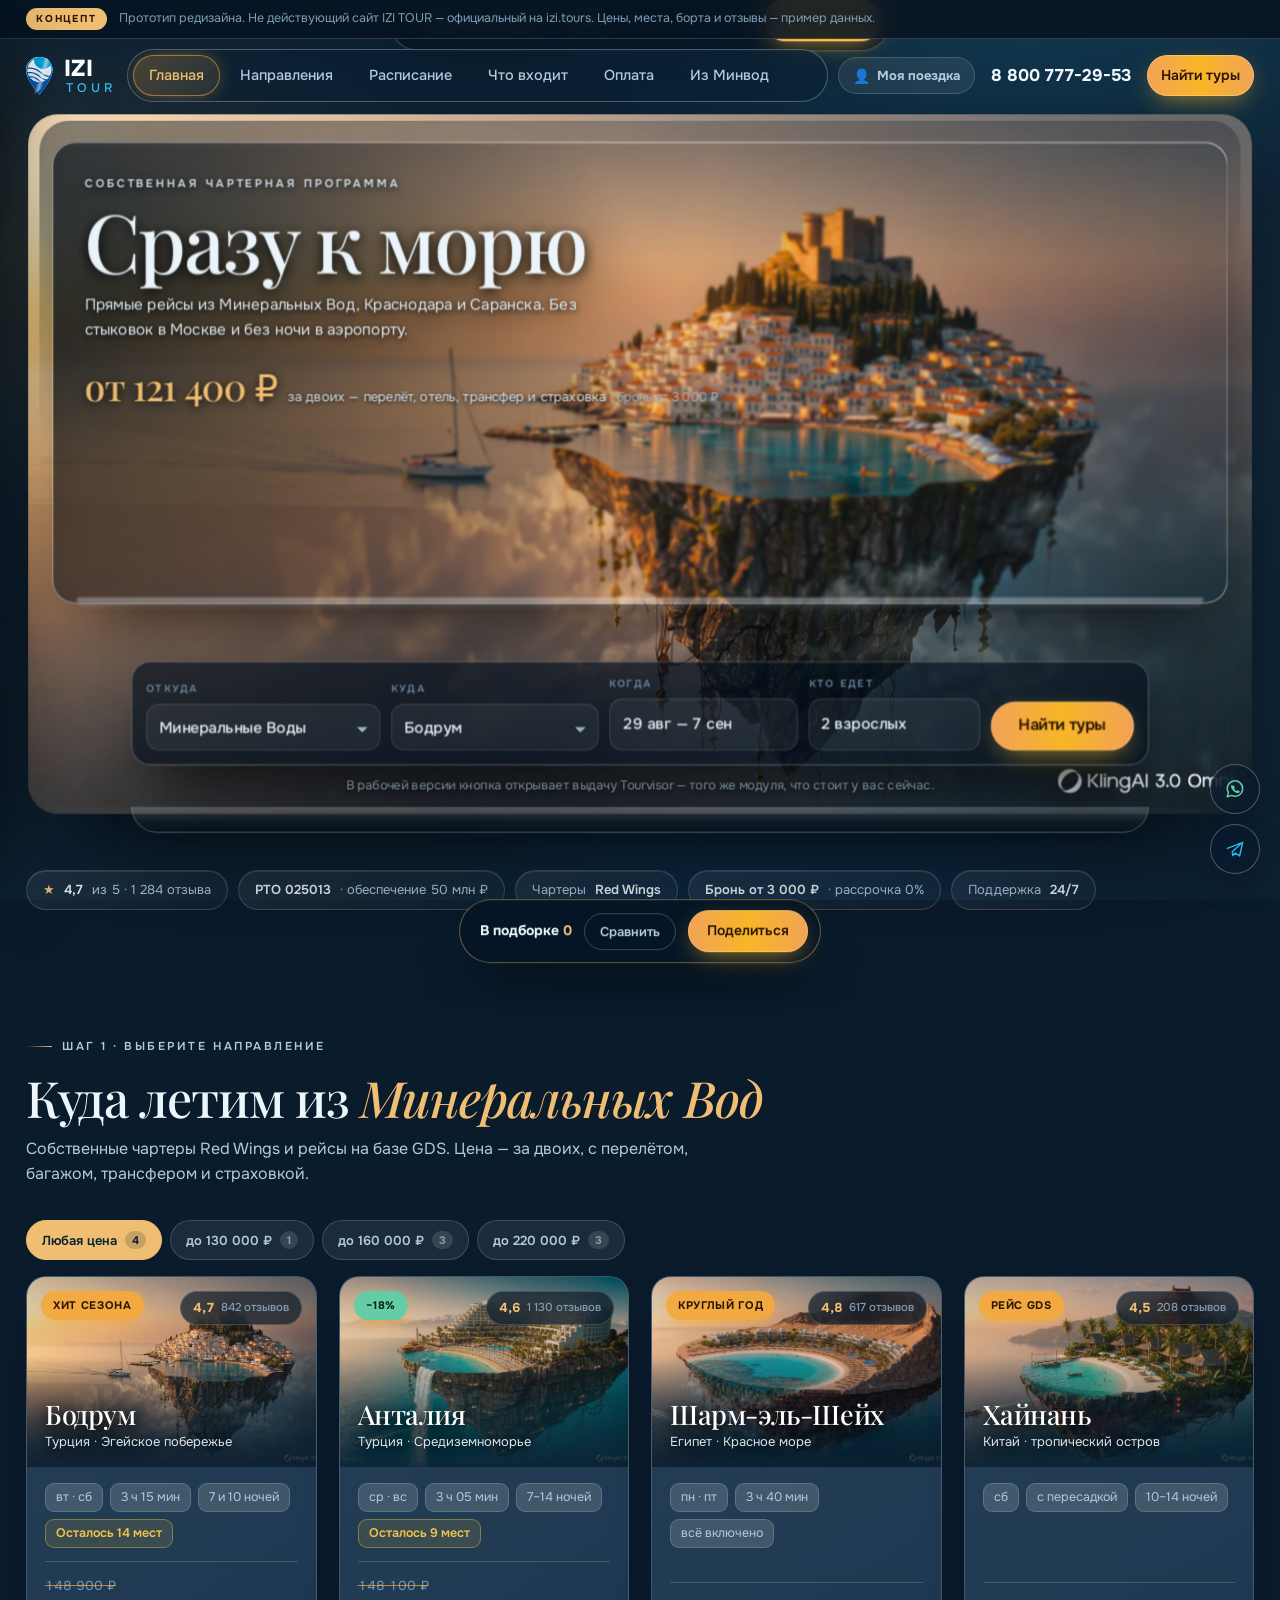
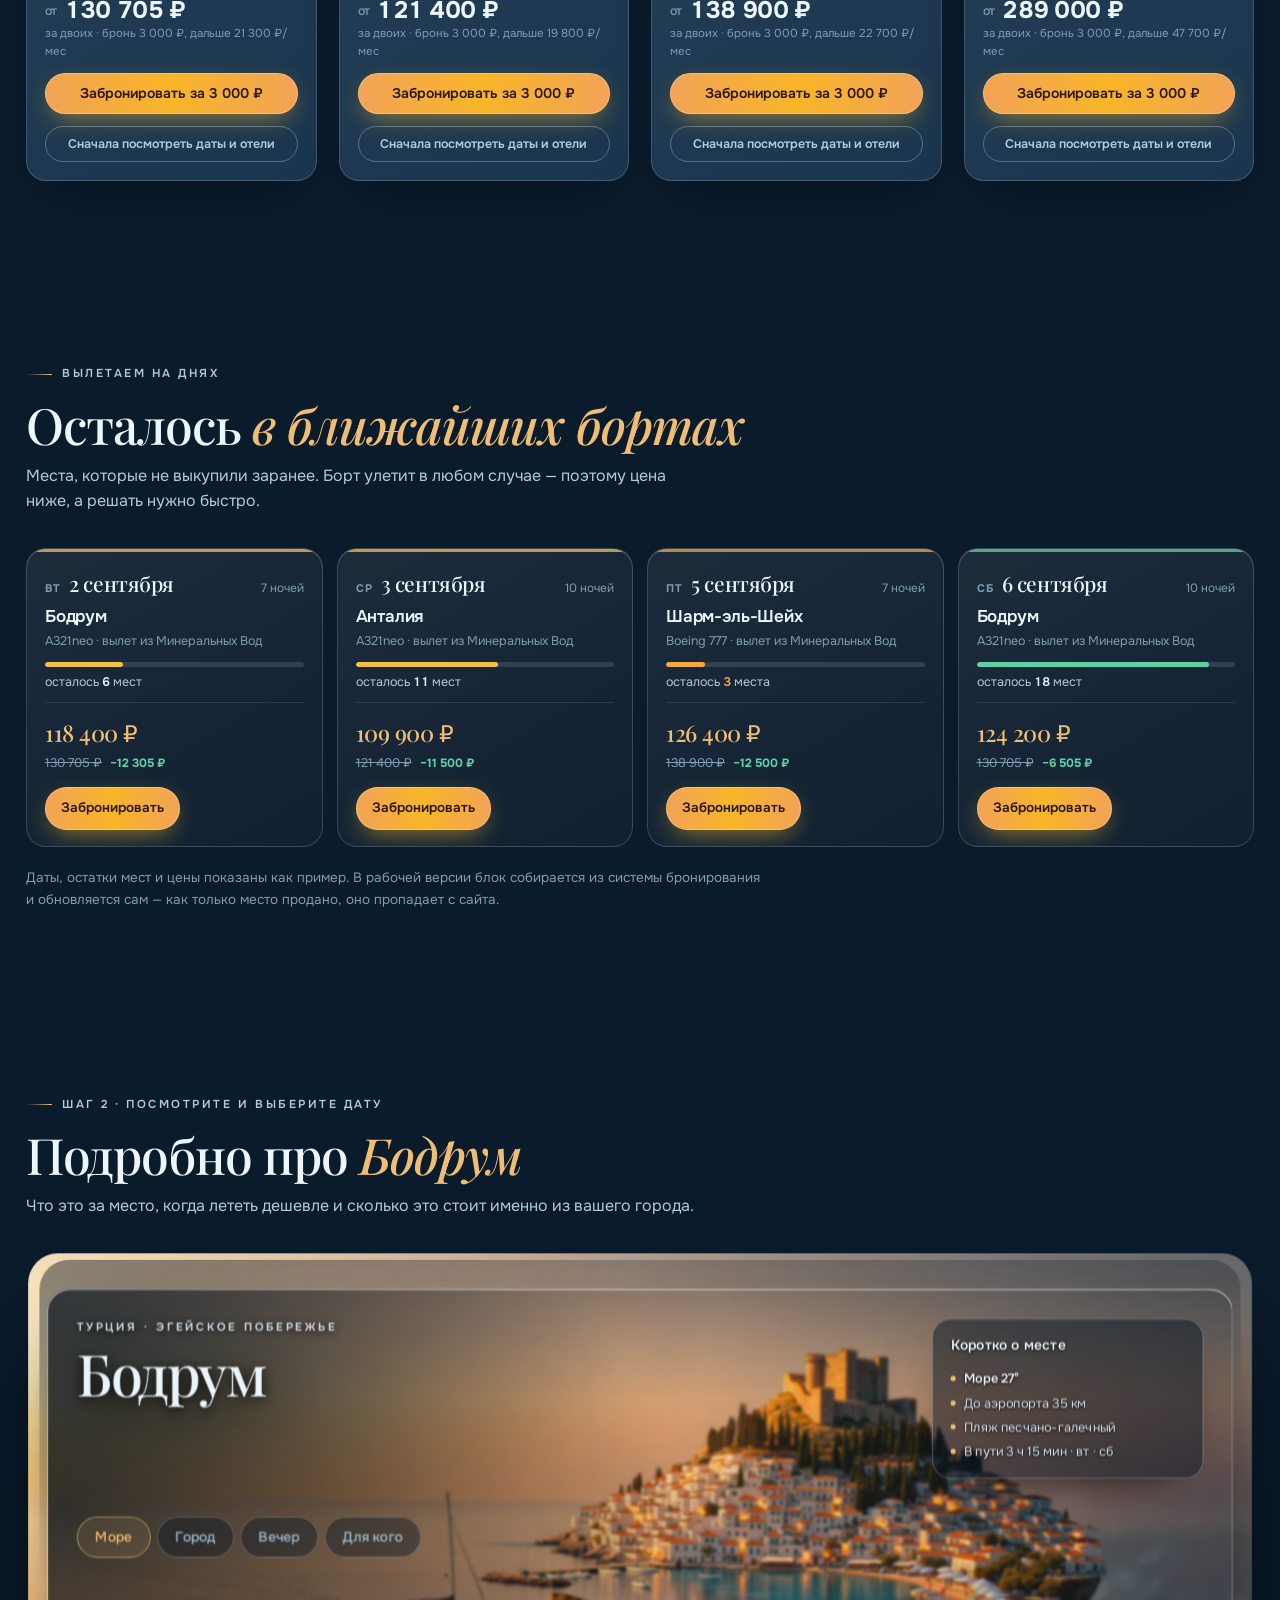
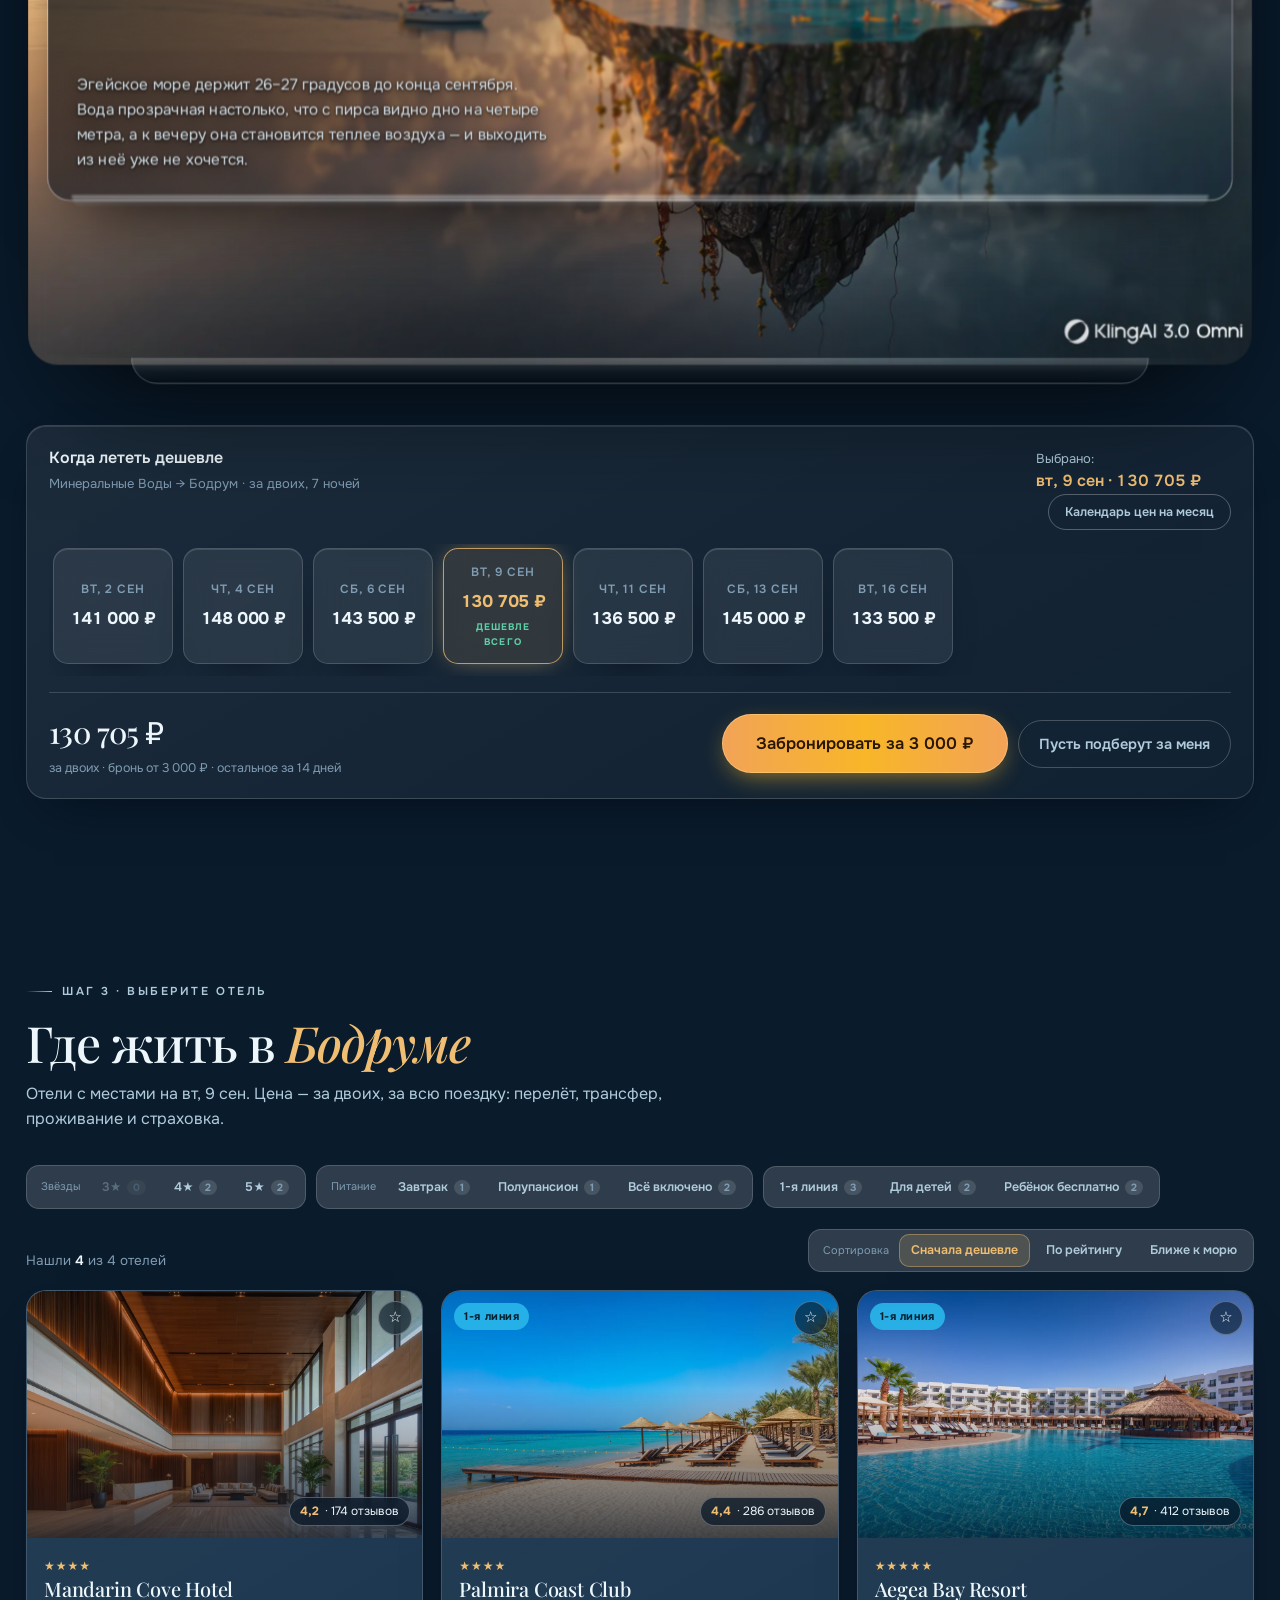
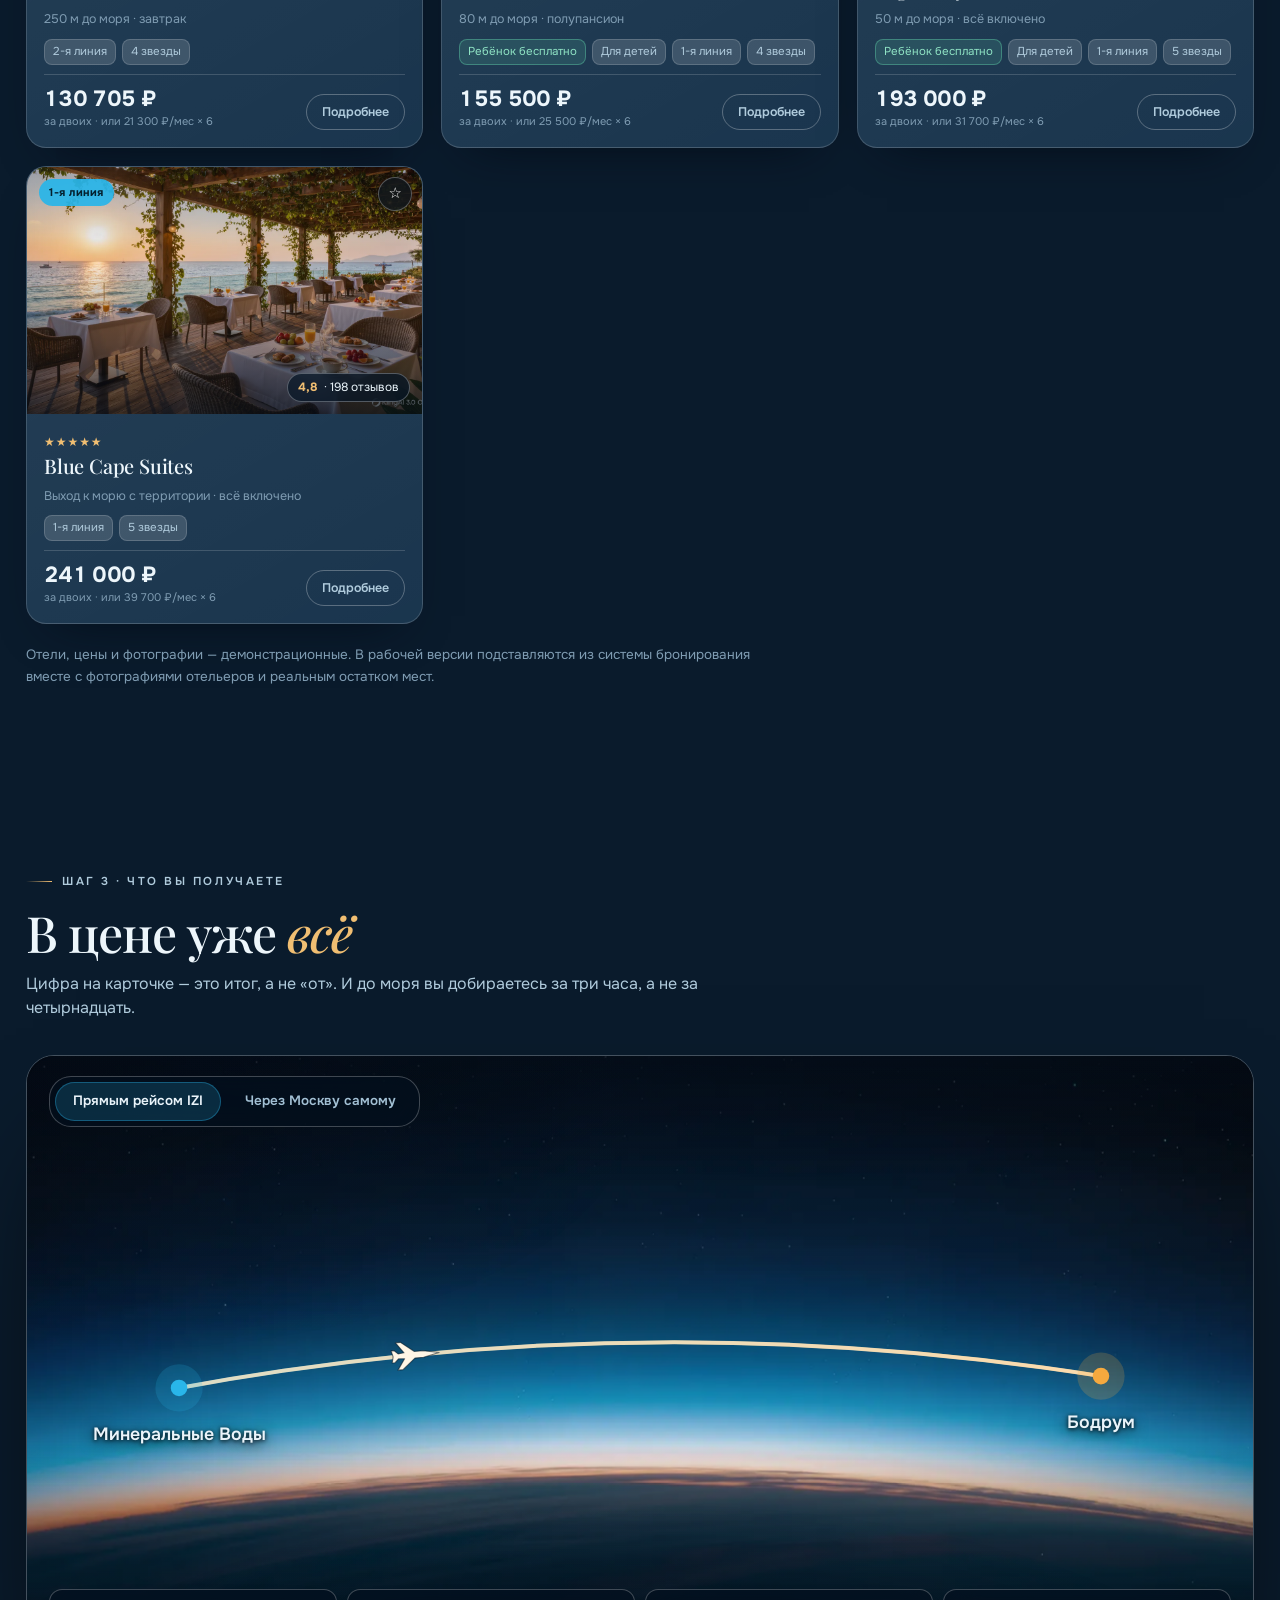
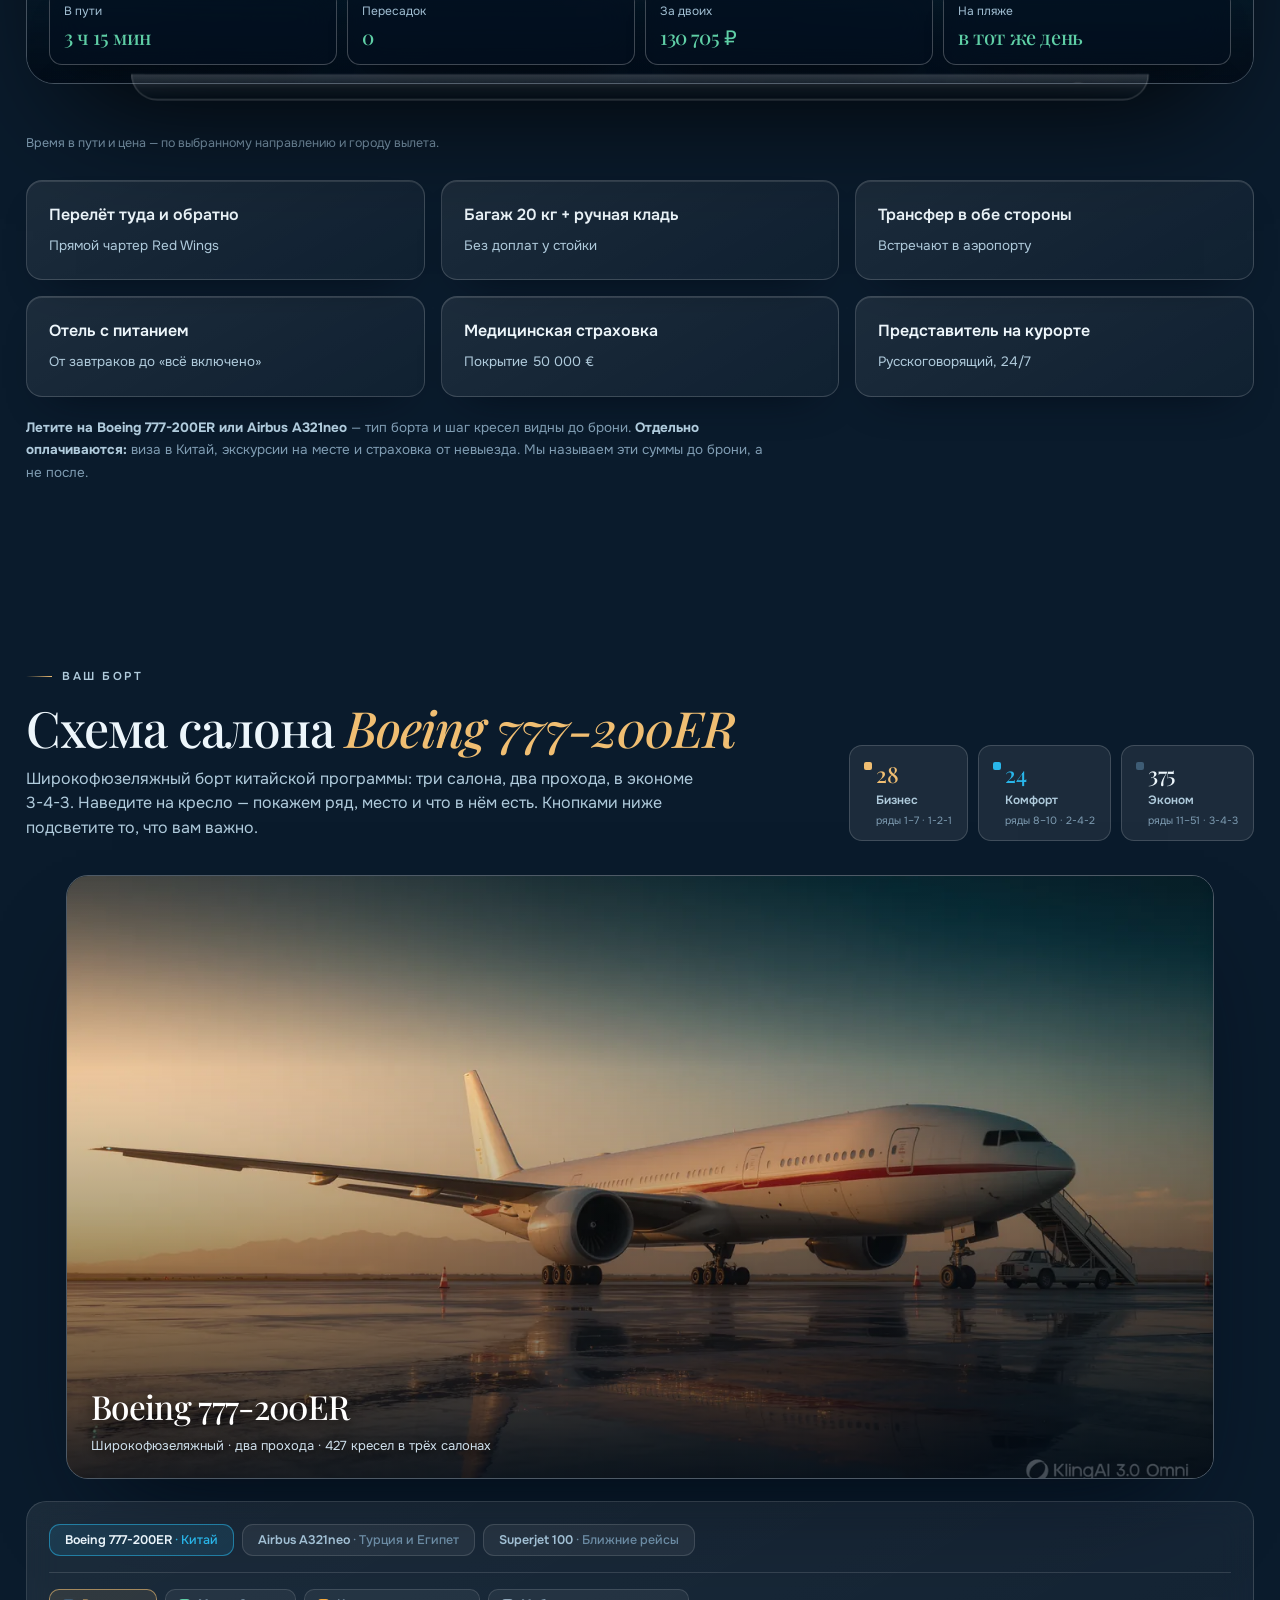
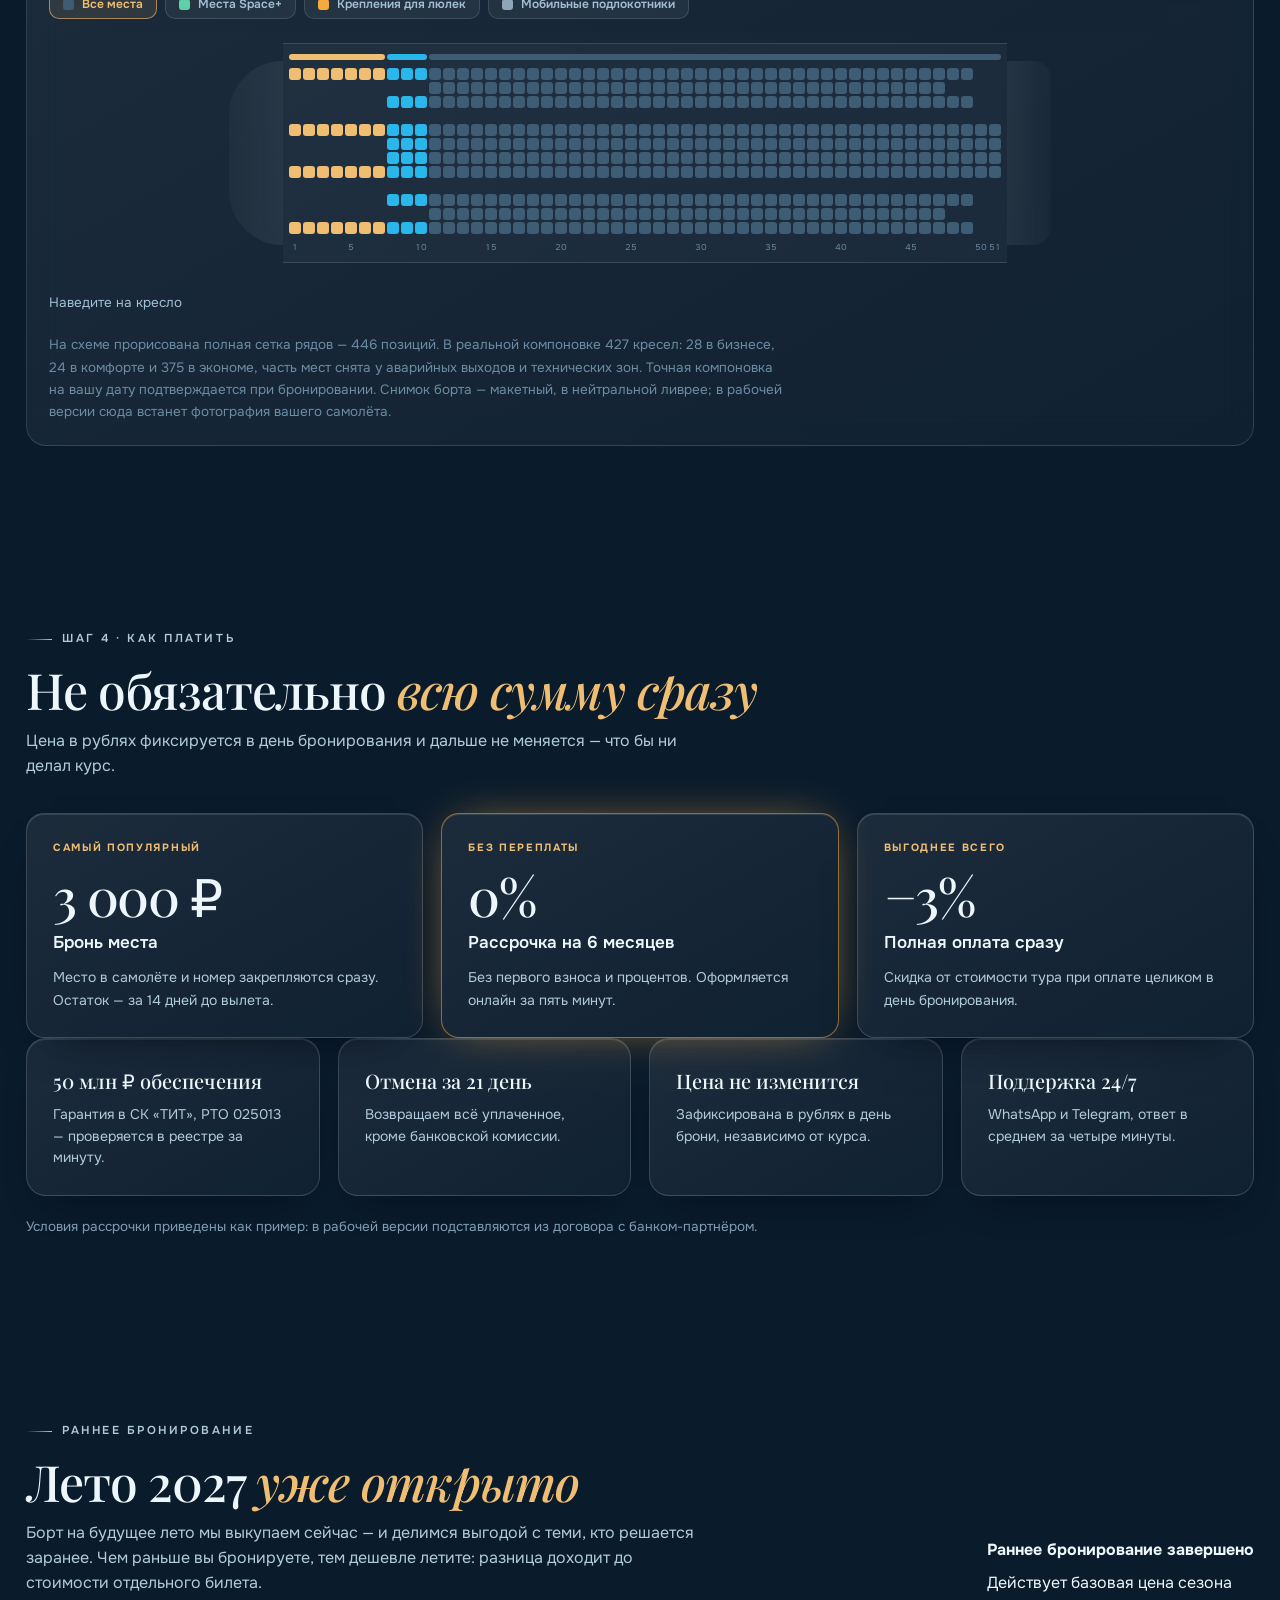
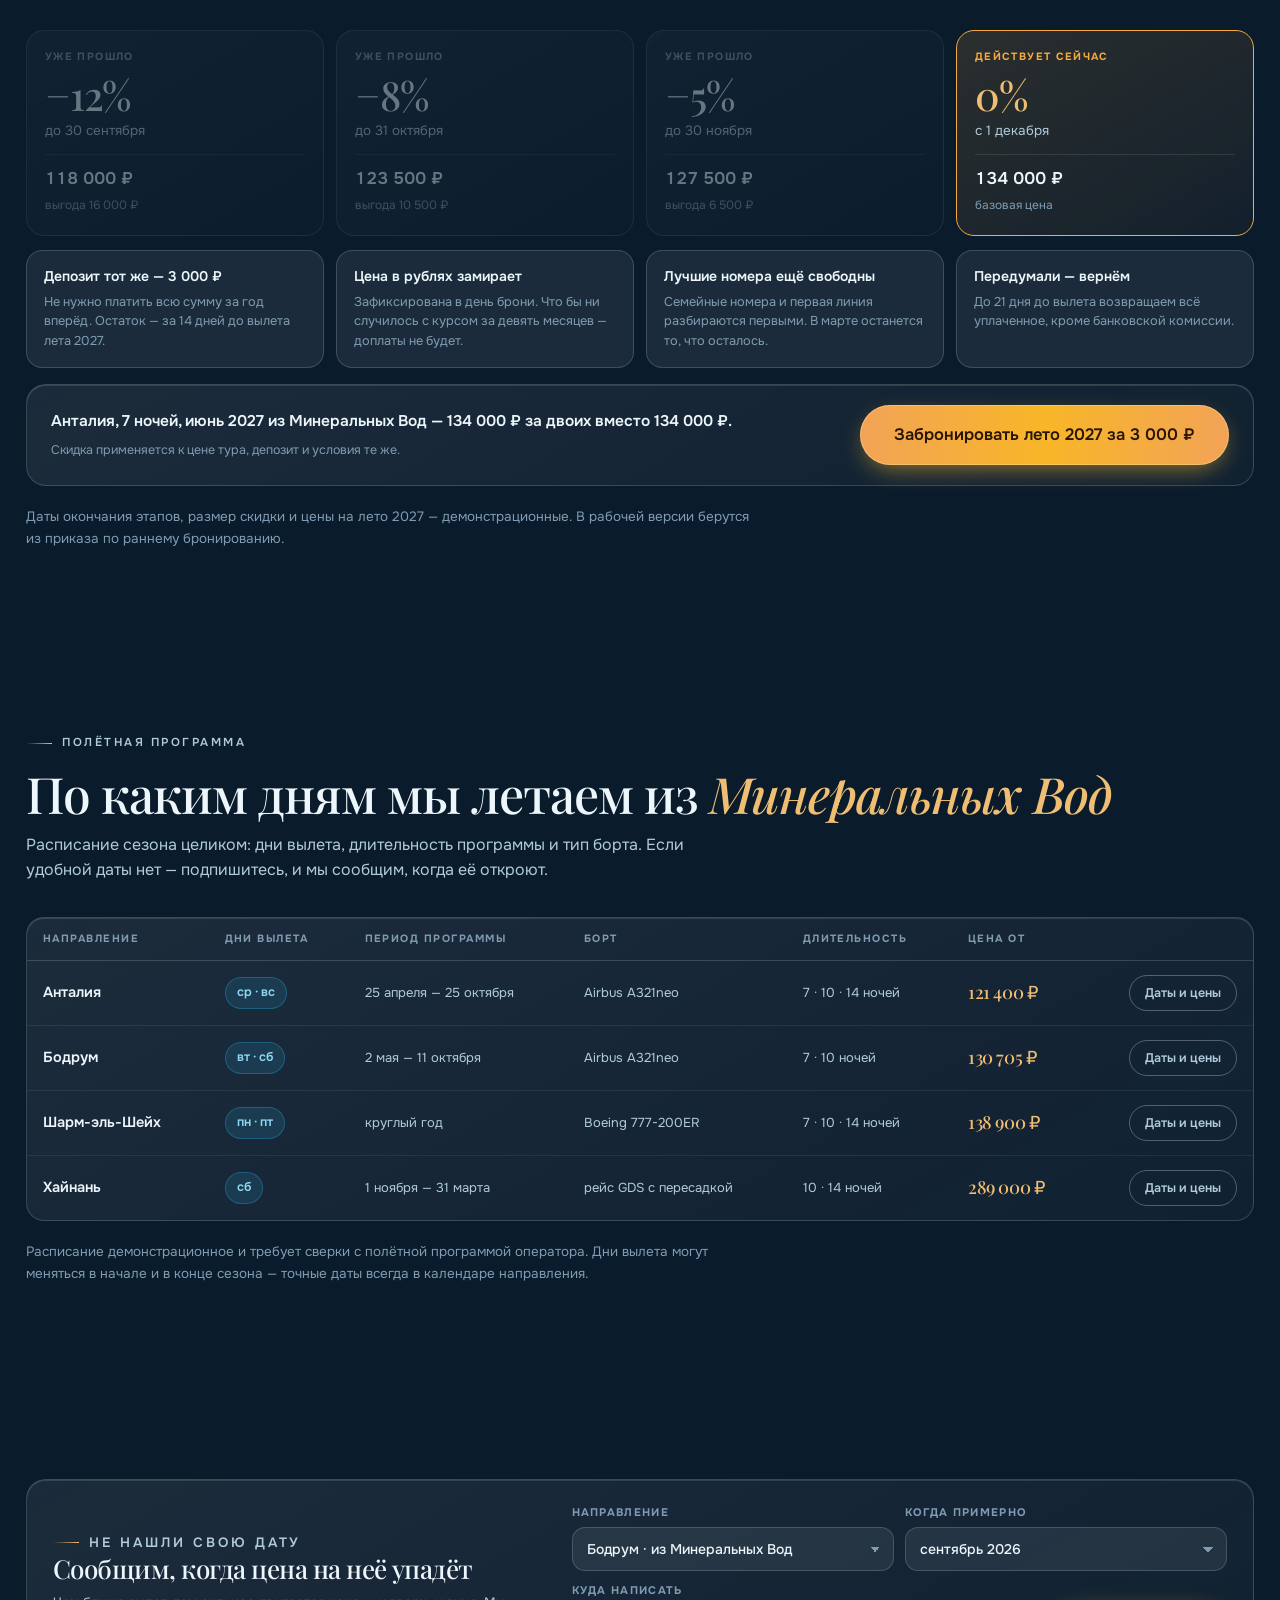
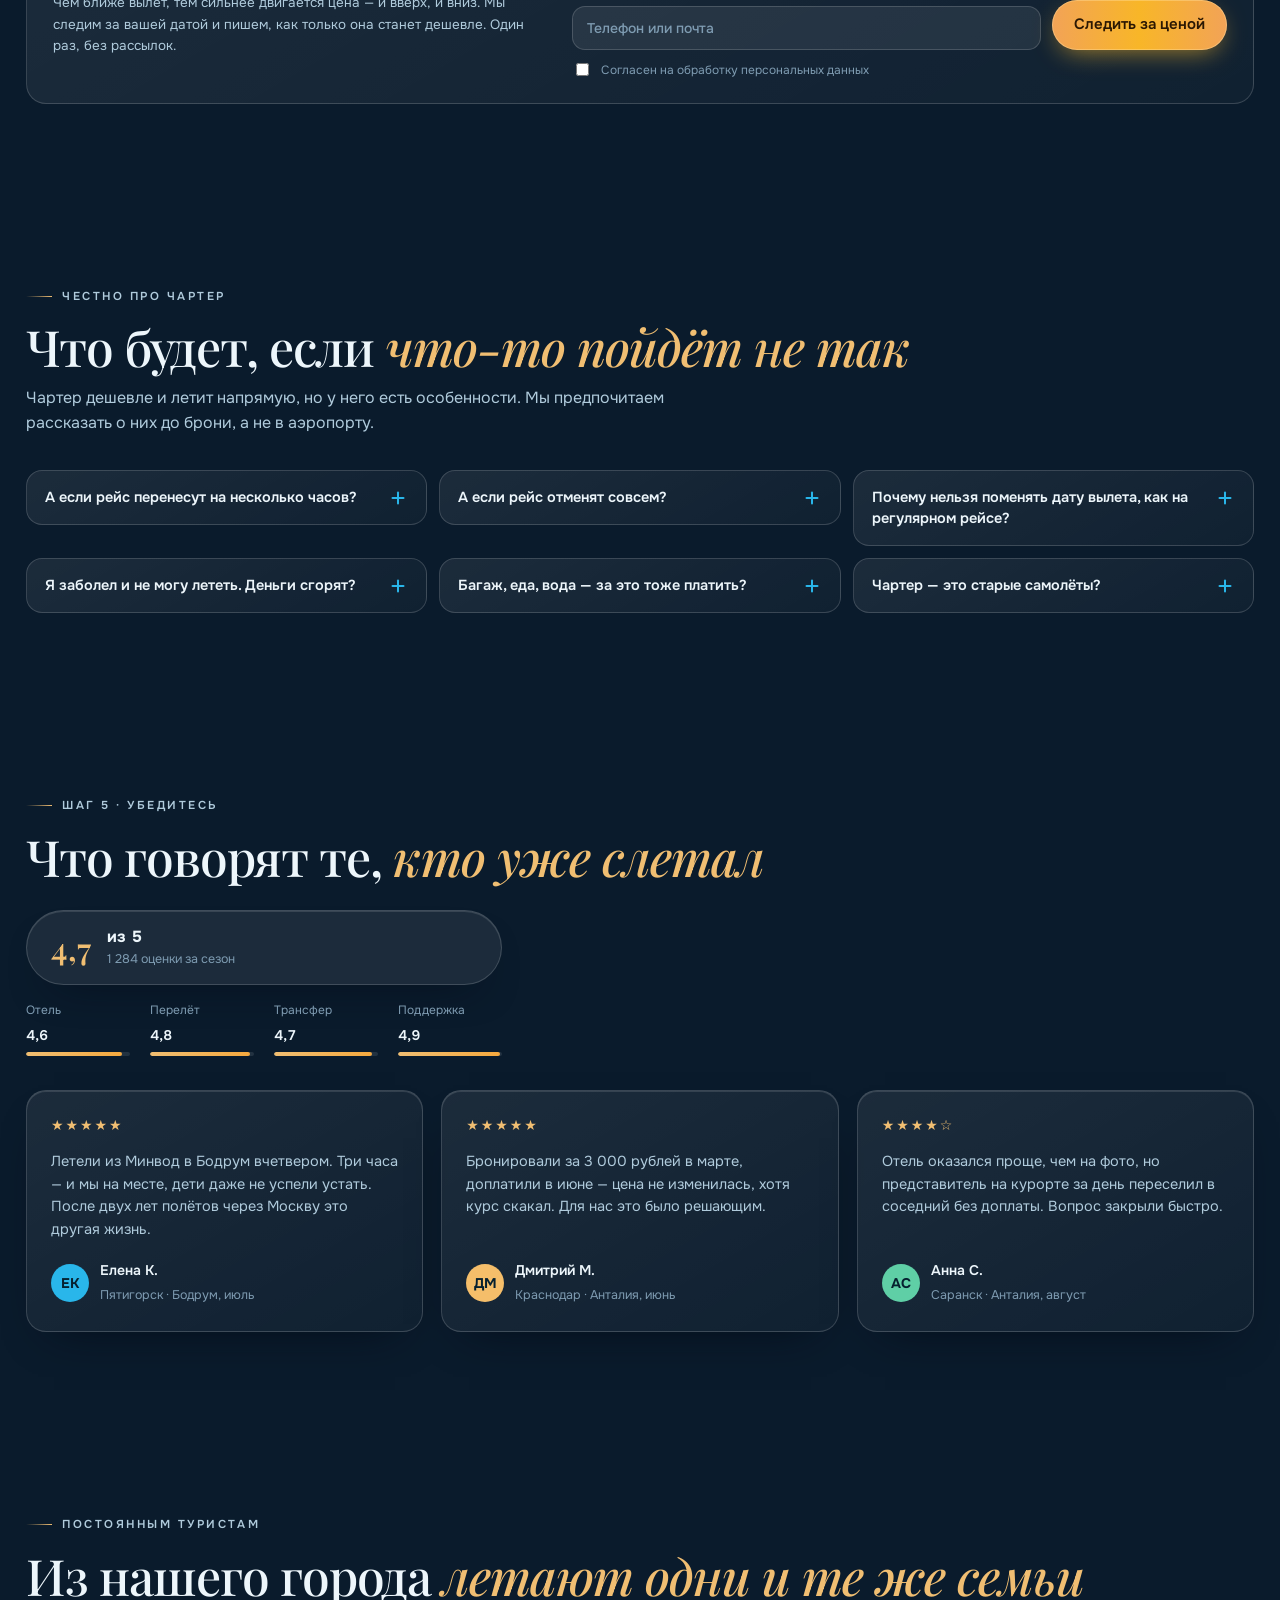
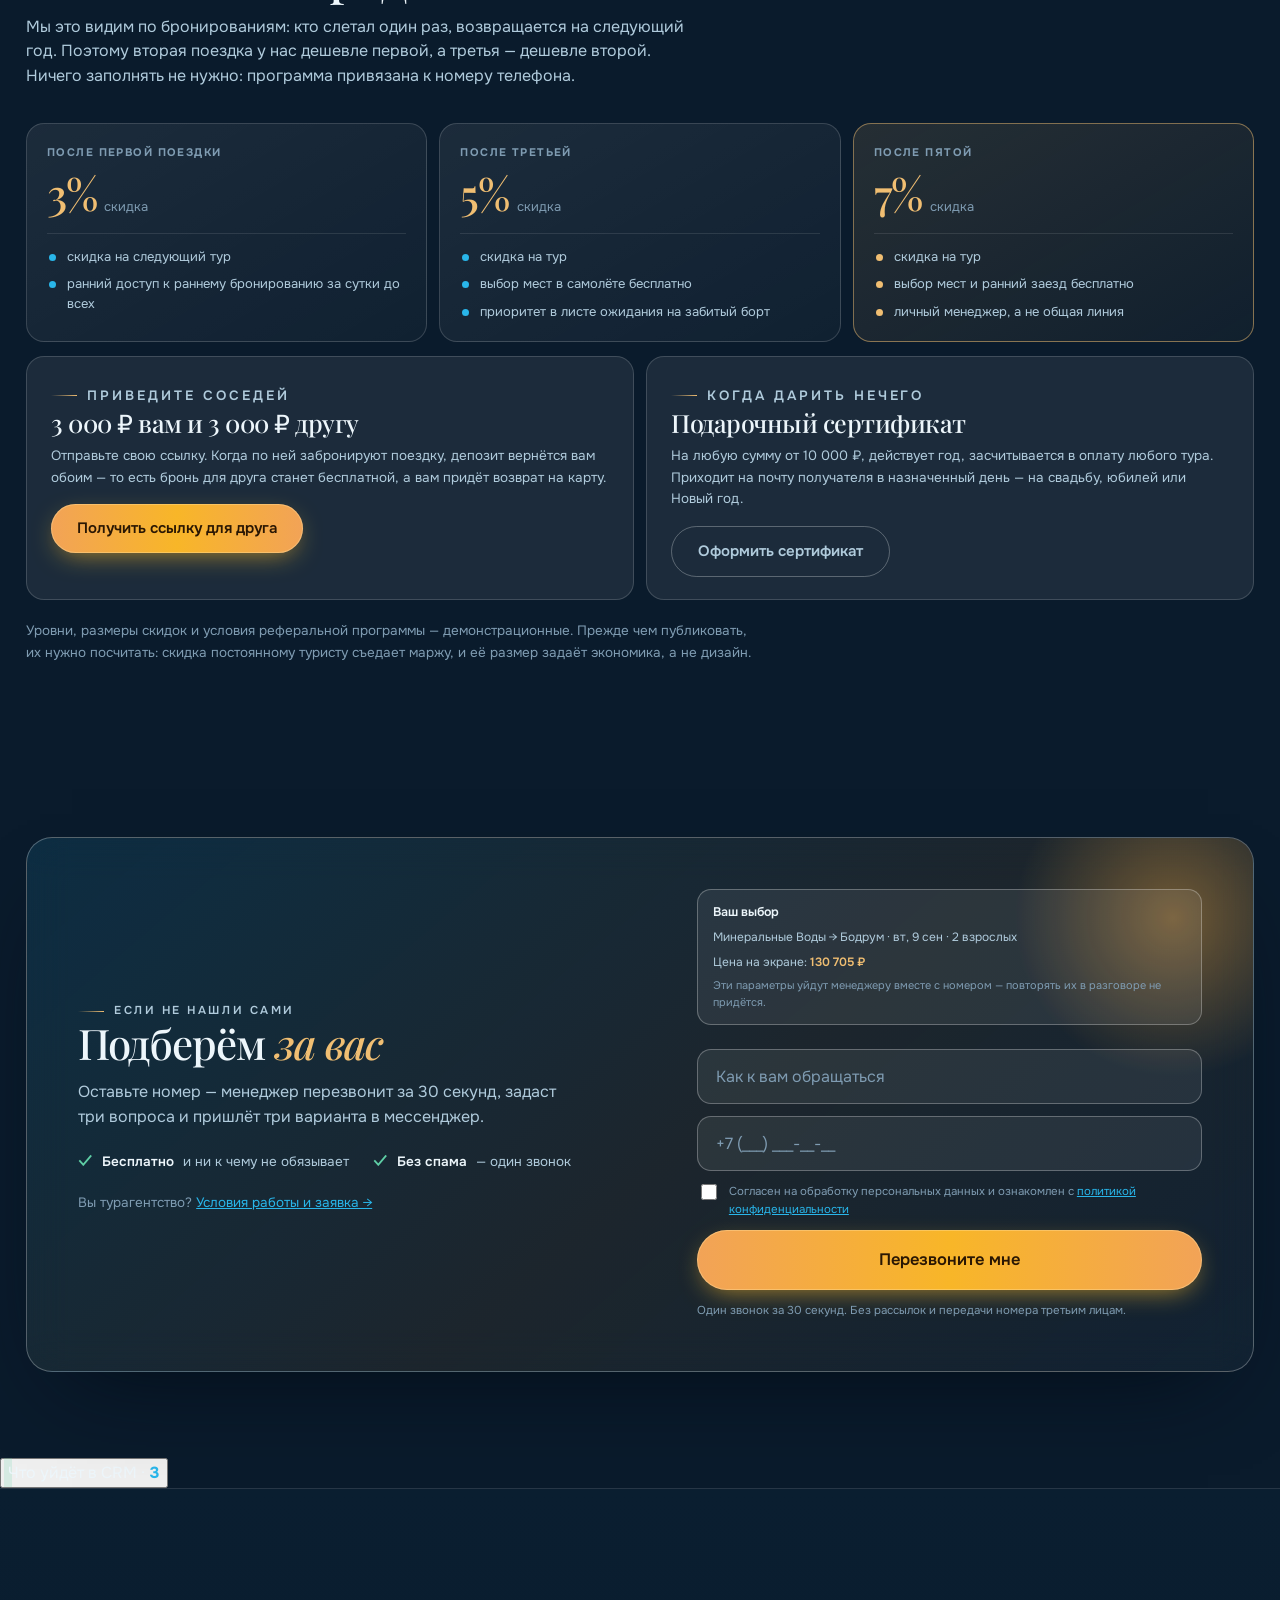
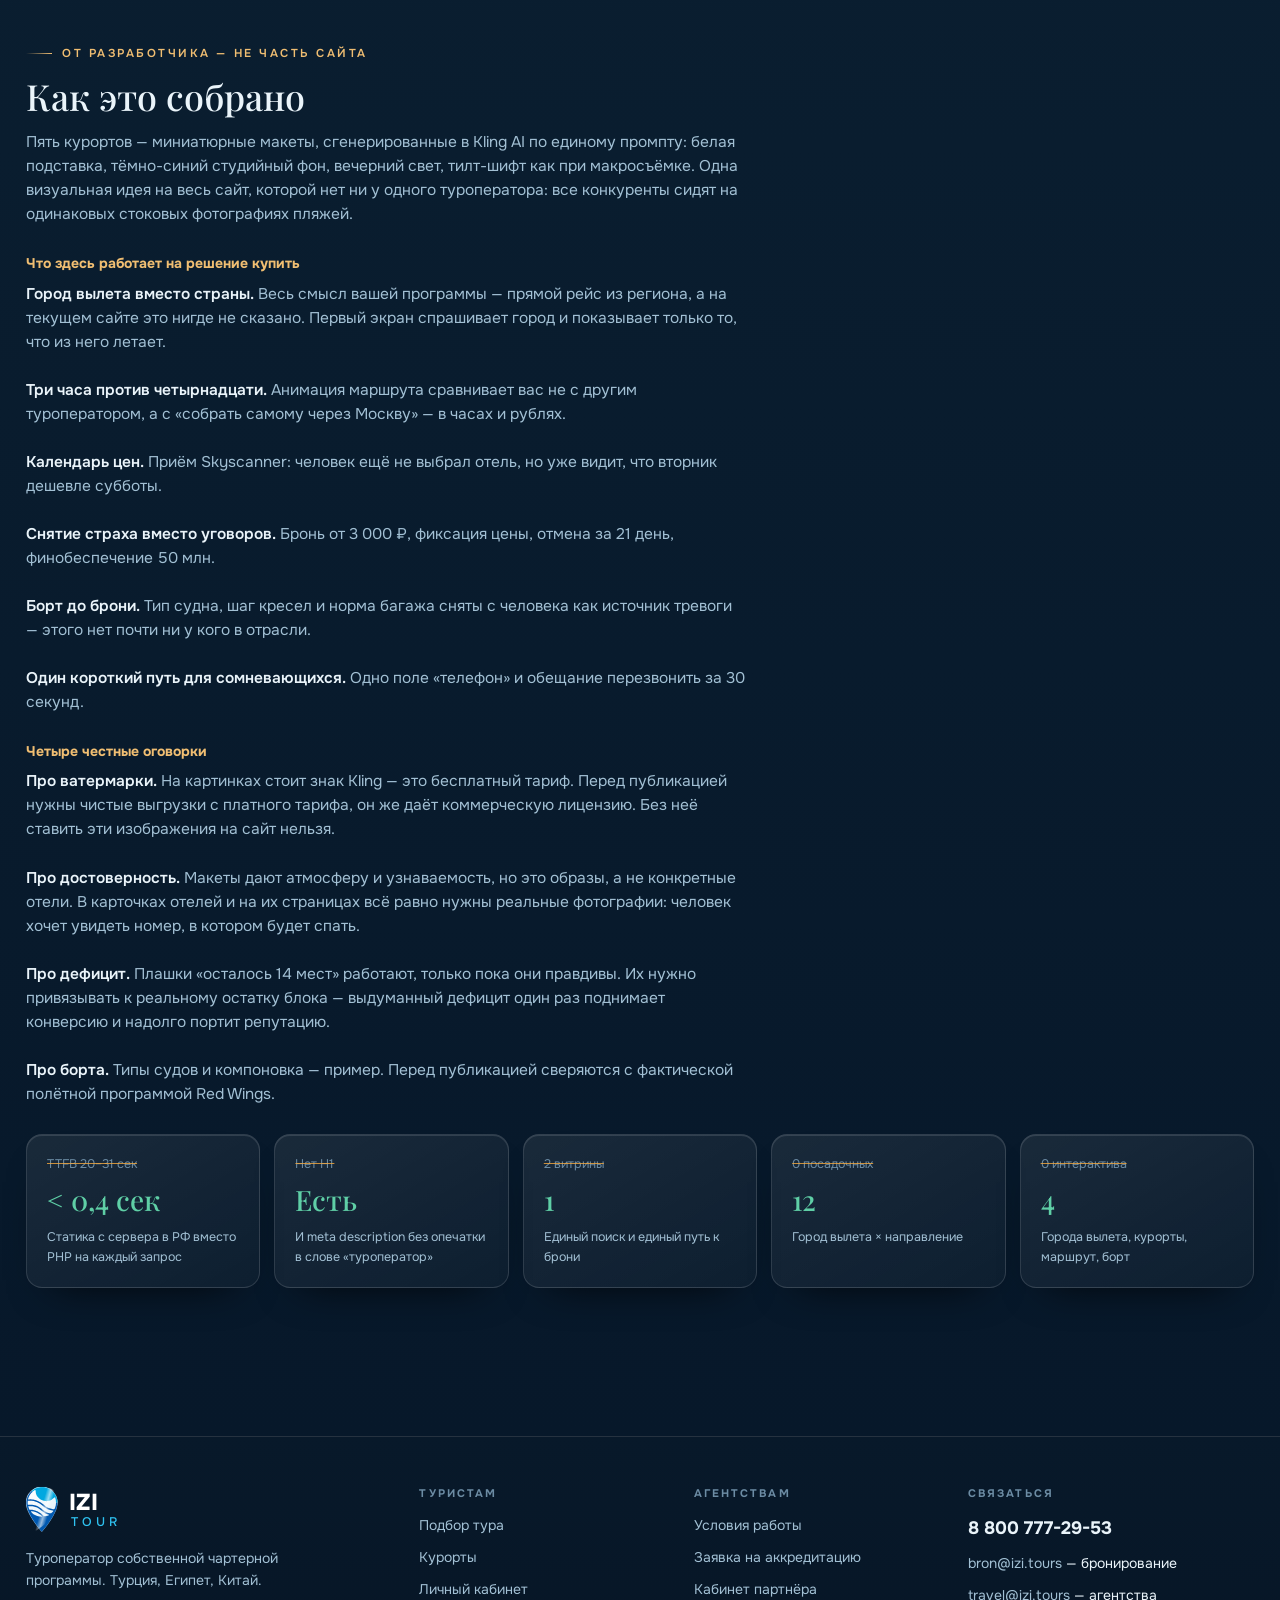
==== commit 057a16ef: "Агентские условия убраны с розничной страницы на отдельную, добавлен личный кабинет туриста с докуме" ====
--- a/index.html
+++ b/index.html
@@ -47,9 +47,9 @@
     <button type="button" onclick="jump('#value')">Что входит</button>
     <button type="button" onclick="jump('#pay')">Оплата</button>
     <button type="button" data-view="lp" onclick="show('lp')">Из Минвод</button>
-    <button type="button" onclick="jump('#agents');track('agent_link','Открыл раздел агентствам')">Агентствам</button>
   </nav>
   <div class="head-r">
+    <a class="hd-cab" href="kabinet.html" title="Личный кабинет"><span aria-hidden="true">👤</span><b>Моя поездка</b></a>
     <a class="callback" href="tel:+78007772953"><b>8 800 777-29-53</b><span>Перезвоним за 30 секунд</span></a>
     <button class="btn btn-ember btn-s" type="button" onclick="jump('#dest')">Найти туры</button>
   </div>
@@ -501,7 +501,7 @@
         <i><span class="tick">✓</span> <b>Бесплатно</b> и ни к чему не обязывает</i>
         <i><span class="tick">✓</span> <b>Без спама</b> — один звонок</i>
       </div>
-      <p style="margin-top:20px;font-size:13.5px;color:var(--text-3)">Вы турагентство? <a href="#agents" onclick="jump('#agents');track('agent_link','Перешёл в раздел агентствам');return false" style="color:var(--azure)">Комиссия и заявка на блок мест →</a></p>
+      <p style="margin-top:20px;font-size:13.5px;color:var(--text-3)">Вы турагентство? <a href="agentam.html" style="color:var(--azure)">Условия работы и заявка →</a></p>
     </div>
     <div>
       <form class="lead-form" id="leadForm" onsubmit="return submitLead(event)">
@@ -519,44 +519,7 @@
   </div></div>
 </section>
 
-<section id="agents" class="rev">
-  <div class="wrap">
-    <div class="sec-head">
-      <div>
-        <p class="eyebrow">Турагентствам</p>
-        <h2>Продавайте наши борта <em>со своей комиссией</em></h2>
-        <p>Собственная полётная программа из трёх городов. Мы отдаём места агентствам на тех же условиях, что продаём сами, — цена на сайте и цена нетто для вас отличаются ровно на комиссию.</p>
-      </div>
-    </div>
-    <div class="agrid">
-      <div class="agent-box"><b class="big">10<span>%</span></b><p>Базовая комиссия с тура на первой же заявке. Выплата — в течение трёх рабочих дней после вылета туриста.</p></div>
-      <div class="agent-box"><b class="big">14<span>%</span></b><p>При выкупе блока мест на сезон. Блок закрепляется договором, цена фиксируется в рублях до конца программы.</p></div>
-      <div class="agent-box"><b class="big">24<span>ч</span></b><p>Опция на место без депозита. Успеваете согласовать с туристом и не теряете цену.</p></div>
-    </div>
-    <div class="apts">
-      <div class="apt"><b>Реестр и гарантия</b><p>РТО 025013, финансовое обеспечение 50 млн ₽ в СК «ТИТ». Договор с агентством — по типовой форме.</p></div>
-      <div class="apt"><b>Выгрузка в Tourvisor и «Слетать.ру»</b><p>Наши цены и остатки мест уходят в поисковики туров, но прямая заявка всегда дешевле для туриста.</p></div>
-      <div class="apt"><b>Материалы под ваш бренд</b><p>Расписание, макеты, фото направлений и схемы бортов — можно ставить свой логотип.</p></div>
-      <div class="apt"><b>Свой менеджер</b><p>Один человек на агентство, отвечает в рабочем чате, а не через общую почту.</p></div>
-    </div>
-    <div class="agform">
-      <div>
-        <h3>Заявка на подключение</h3>
-        <p>Пришлём договор, доступ к ценам нетто и расписание на сезон. Обычно отвечаем в тот же день.</p>
-      </div>
-      <form id="agForm" onsubmit="return submitAgency(event)">
-        <input id="agName" type="text" placeholder="Название агентства" autocomplete="organization">
-        <input id="agCity" type="text" placeholder="Город" autocomplete="address-level2">
-        <input id="agPhone" type="tel" inputmode="tel" placeholder="+7 (___) ___-__-__" autocomplete="tel">
-        <label class="wf-cons"><input type="checkbox" id="agCons"><span>Согласен на обработку персональных данных</span></label>
-        <p class="bk-err" id="agErr"></p>
-        <button class="btn btn-ember btn-l" type="submit">Отправить заявку</button>
-      </form>
-      <div class="lead-ok" id="agOk"></div>
-    </div>
-    <p class="incl-note">Размер комиссии, условия блока и список поисковиков туров приведены как пример и требуют подтверждения туроператором до публикации.</p>
-  </div>
-</section>
+
 
 </main>
 
@@ -718,10 +681,10 @@
     </div>
     <div><h4>Туристам</h4><ul>
       <li><a href="#" onclick="return false">Подбор тура</a></li><li><a href="#" onclick="return false">Курорты</a></li>
-      <li><a href="#" onclick="return false">Где купить</a></li><li><a href="#" onclick="return false">Отзывы</a></li></ul></div>
+      <li><a href="kabinet.html">Личный кабинет</a></li><li><a href="#" onclick="return false">Отзывы</a></li></ul></div>
     <div><h4>Агентствам</h4><ul>
-      <li><a href="#" onclick="return false">Кабинет партнёра</a></li><li><a href="#" onclick="return false">Аккредитация</a></li>
-      <li><a href="#" onclick="return false">Рекламные туры</a></li><li><a href="#" onclick="return false">Новости и акции</a></li></ul></div>
+      <li><a href="agentam.html">Условия работы</a></li><li><a href="agentam.html#agform">Заявка на аккредитацию</a></li>
+      <li><a href="agentam.html#login">Кабинет партнёра</a></li><li><a href="#" onclick="return false">Рекламные туры</a></li></ul></div>
     <div><h4>Связаться</h4><ul>
       <li><a href="tel:+78007772953" style="font-size:18px;font-weight:700;color:var(--text)">8 800 777-29-53</a></li>
       <li><a href="mailto:bron@izi.tours">bron@izi.tours</a> — бронирование</li>
--- a/assets/css/site.css
+++ b/assets/css/site.css
@@ -77,6 +77,13 @@
   .pillnav button{flex:none;padding:8px 10px;font-size:13px}
   .head-r .btn{padding:10px 14px}
 }
+.hd-cab{display:inline-flex;align-items:center;gap:7px;text-decoration:none;flex:none;white-space:nowrap;
+  padding:9px 14px;border-radius:100px;border:1px solid var(--stroke);background:var(--glass);
+  color:var(--text-2);font:600 13px var(--ui);transition:.16s}
+.hd-cab:hover{color:var(--text);border-color:var(--azure)}
+.hd-cab span{font-size:14px;line-height:1}
+@media (max-width:1100px){ .hd-cab b{display:none} .hd-cab{padding:9px 11px} }
+@media (max-width:700px){ .hd-cab{display:none} }
 .logo{display:flex;align-items:center;gap:11px;text-decoration:none;flex:none}
 .logo svg{width:34px;height:34px}
 .logo-txt{display:flex;flex-direction:column;line-height:1;gap:2px}
@@ -245,7 +252,7 @@
 .tick{color:var(--mint);font-weight:700}
 
 section{padding-block:86px;position:relative}
-section[id]{scroll-margin-top:96px}
+section[id],main[id]{scroll-margin-top:96px}
 .sec-head{display:flex;align-items:flex-end;justify-content:space-between;gap:26px;margin-bottom:34px;flex-wrap:wrap}
 .sec-head h2{font-family:var(--disp);font-weight:500;font-size:clamp(29px,4vw,50px);letter-spacing:-.02em;margin-top:14px}
 .sec-head h2 em{font-style:italic;color:var(--gold)}
@@ -957,6 +964,7 @@
 
 /* ---------- раннее бронирование ---------- */
 .ebtimer{display:flex;flex-direction:column;gap:8px;align-items:flex-start}
+.price i{font-style:normal;font-size:.52em;font-weight:500;color:var(--text-3);vertical-align:.18em;margin-right:2px}
 .ebt-cap{font-size:11px;font-weight:700;letter-spacing:.13em;text-transform:uppercase;color:var(--text-3)}
 .ebclock{display:flex;gap:8px}
 .ebclock i{font-style:normal;display:flex;flex-direction:column;align-items:center;gap:2px;min-width:62px;
@@ -1200,7 +1208,11 @@
 .hfg{display:flex;gap:4px;padding:4px;border-radius:13px;background:var(--glass-3);border:1px solid var(--stroke)}
 .hfg button{background:none;border:0;padding:8px 12px;border-radius:10px;cursor:pointer;
   font:600 12.5px var(--ui);color:var(--text-2);white-space:nowrap;transition:.16s}
-.hfg button:hover{color:var(--text)}
+.hfg button:hover:not(:disabled){color:var(--text)}
+.hfg button:disabled{opacity:.34;cursor:default}
+.hfg button i{font-style:normal;font-size:10.5px;font-weight:700;margin-left:6px;padding:1px 6px;
+  border-radius:100px;background:rgba(255,255,255,.12);color:var(--text-3)}
+.hfg button[aria-pressed="true"] i{background:rgba(8,32,47,.2);color:inherit}
 .hfg button[aria-pressed="true"]{background:rgba(240,190,114,.16);color:var(--gold);box-shadow:0 0 0 1px rgba(240,190,114,.4) inset}
 .hfg em{font-style:normal;font-size:11px;color:var(--text-3);padding:8px 6px 8px 10px;white-space:nowrap}
 .hreset{background:none;border:0;color:var(--azure);font:600 12.5px var(--ui);cursor:pointer;padding:8px 4px}
@@ -1305,6 +1317,11 @@
 .favbar.on{transform:translateX(-50%)}
 .favbar b{font-size:14px;white-space:nowrap;color:var(--text)}
 .favbar b i{font-style:normal;color:var(--gold)}
+@media (max-width:440px){
+  .favbar{max-width:calc(100vw - 24px);padding:9px 10px 9px 14px;gap:8px}
+  .favbar b{font-size:13px}
+  .favbar .btn,.favbar button{padding:9px 12px;font-size:12.5px}
+}
 .cmp-tbl{display:grid;gap:12px;overflow-x:auto;padding-bottom:6px}
 .cmp-col{border:1px solid rgba(255,255,255,.14);border-radius:16px;overflow:hidden;background:rgba(255,255,255,.04);
   display:flex;flex-direction:column;min-width:0}
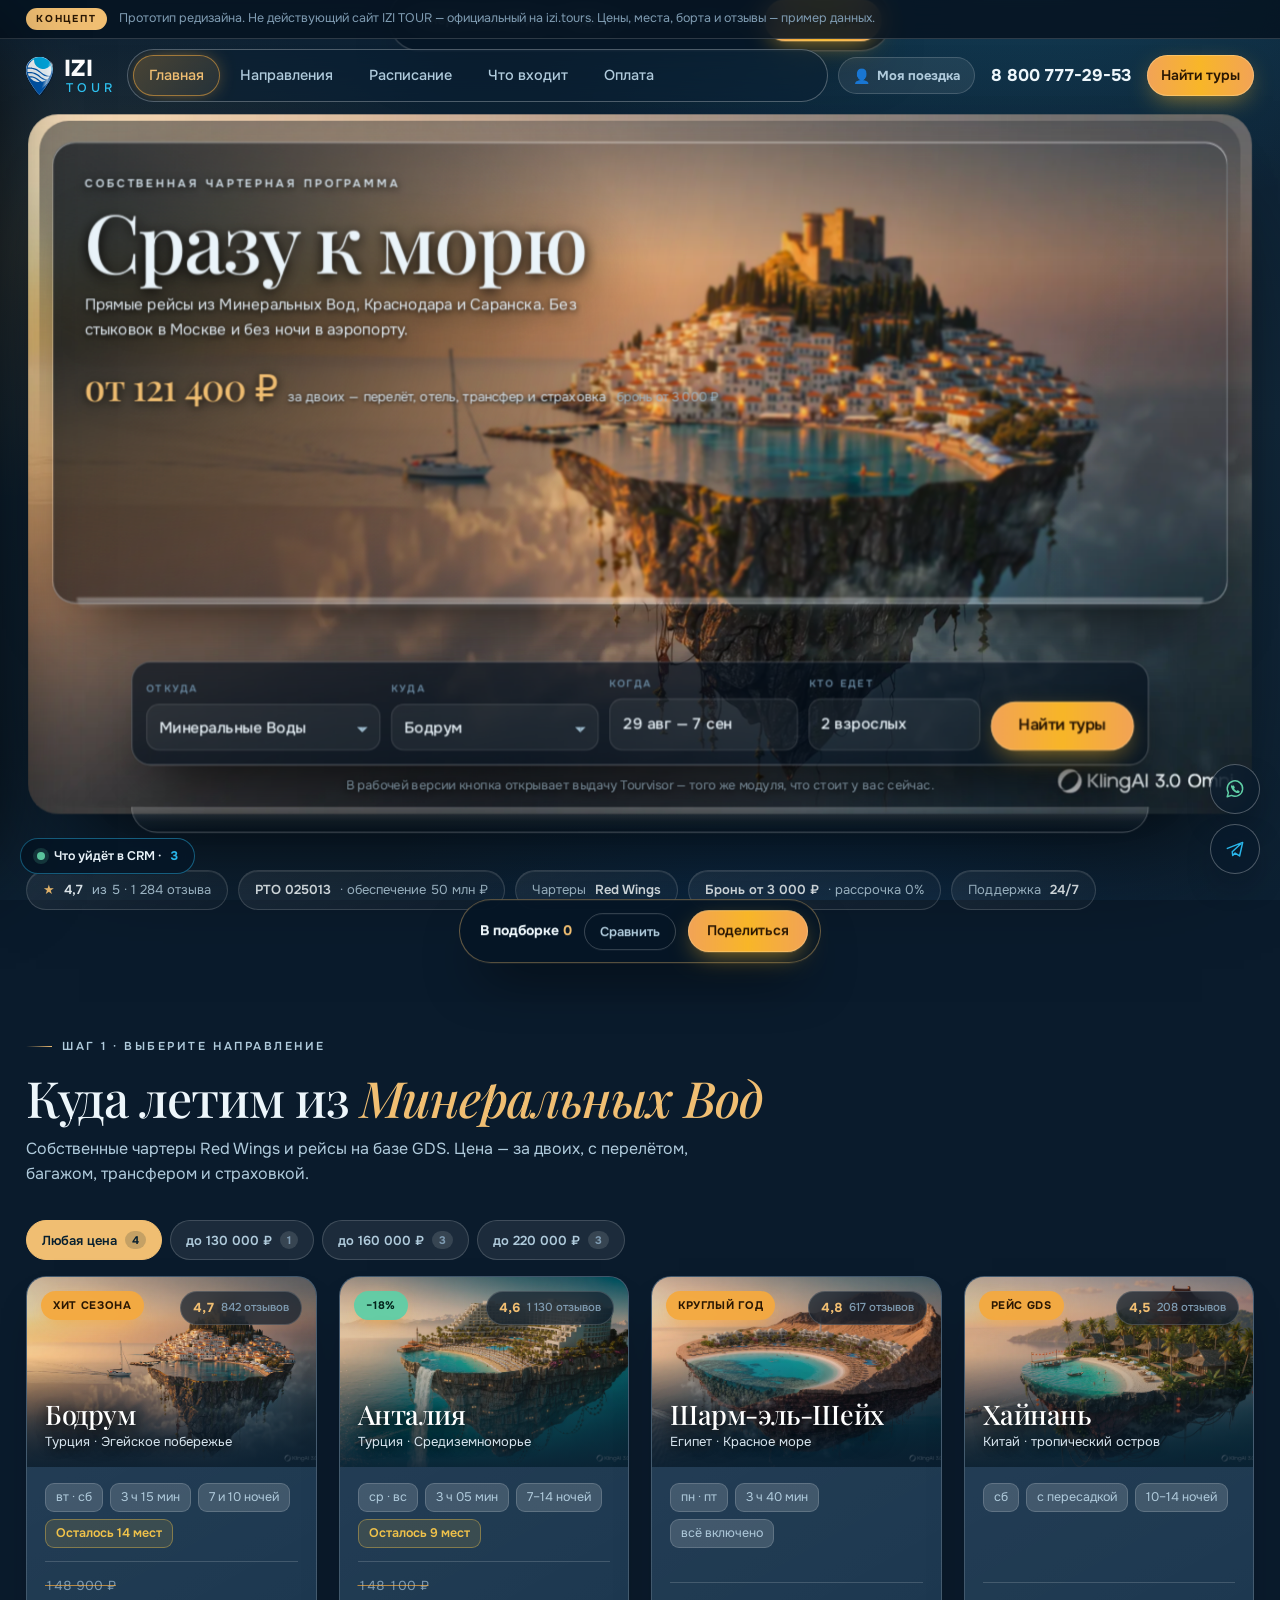
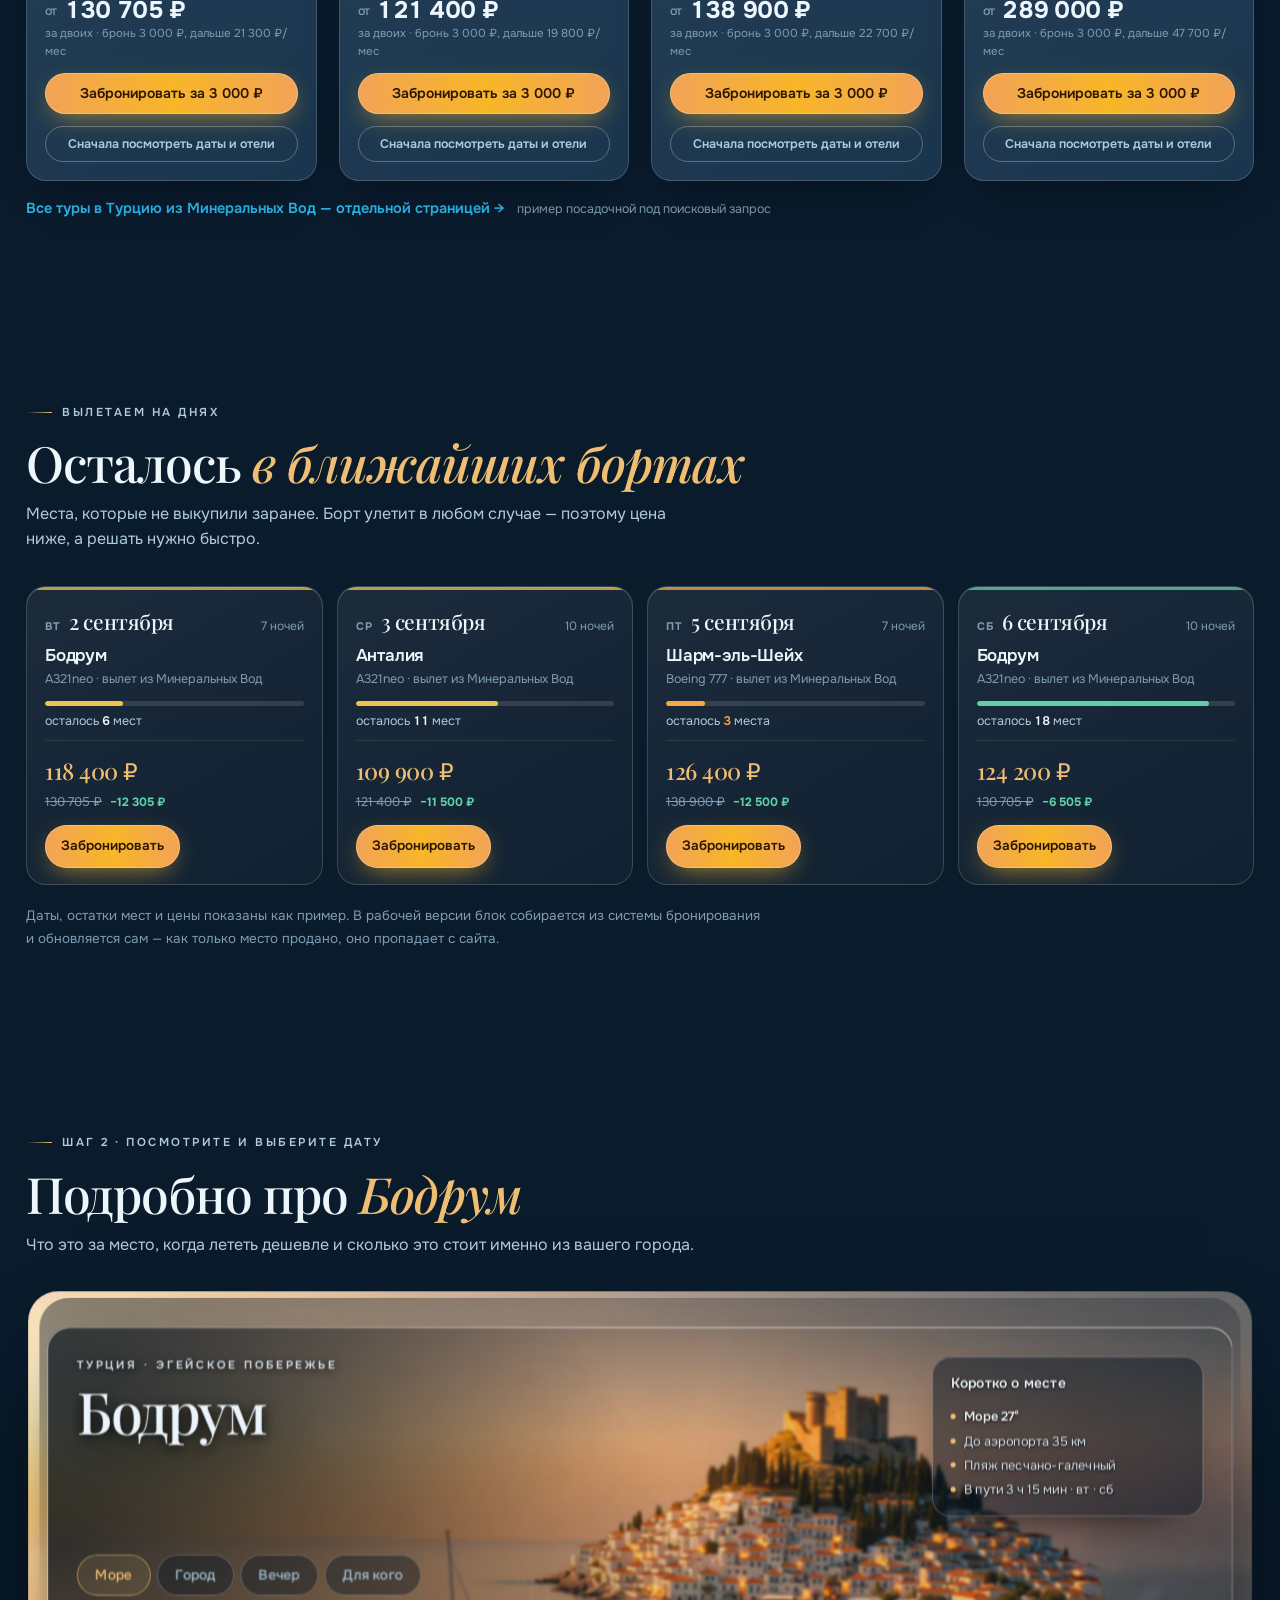
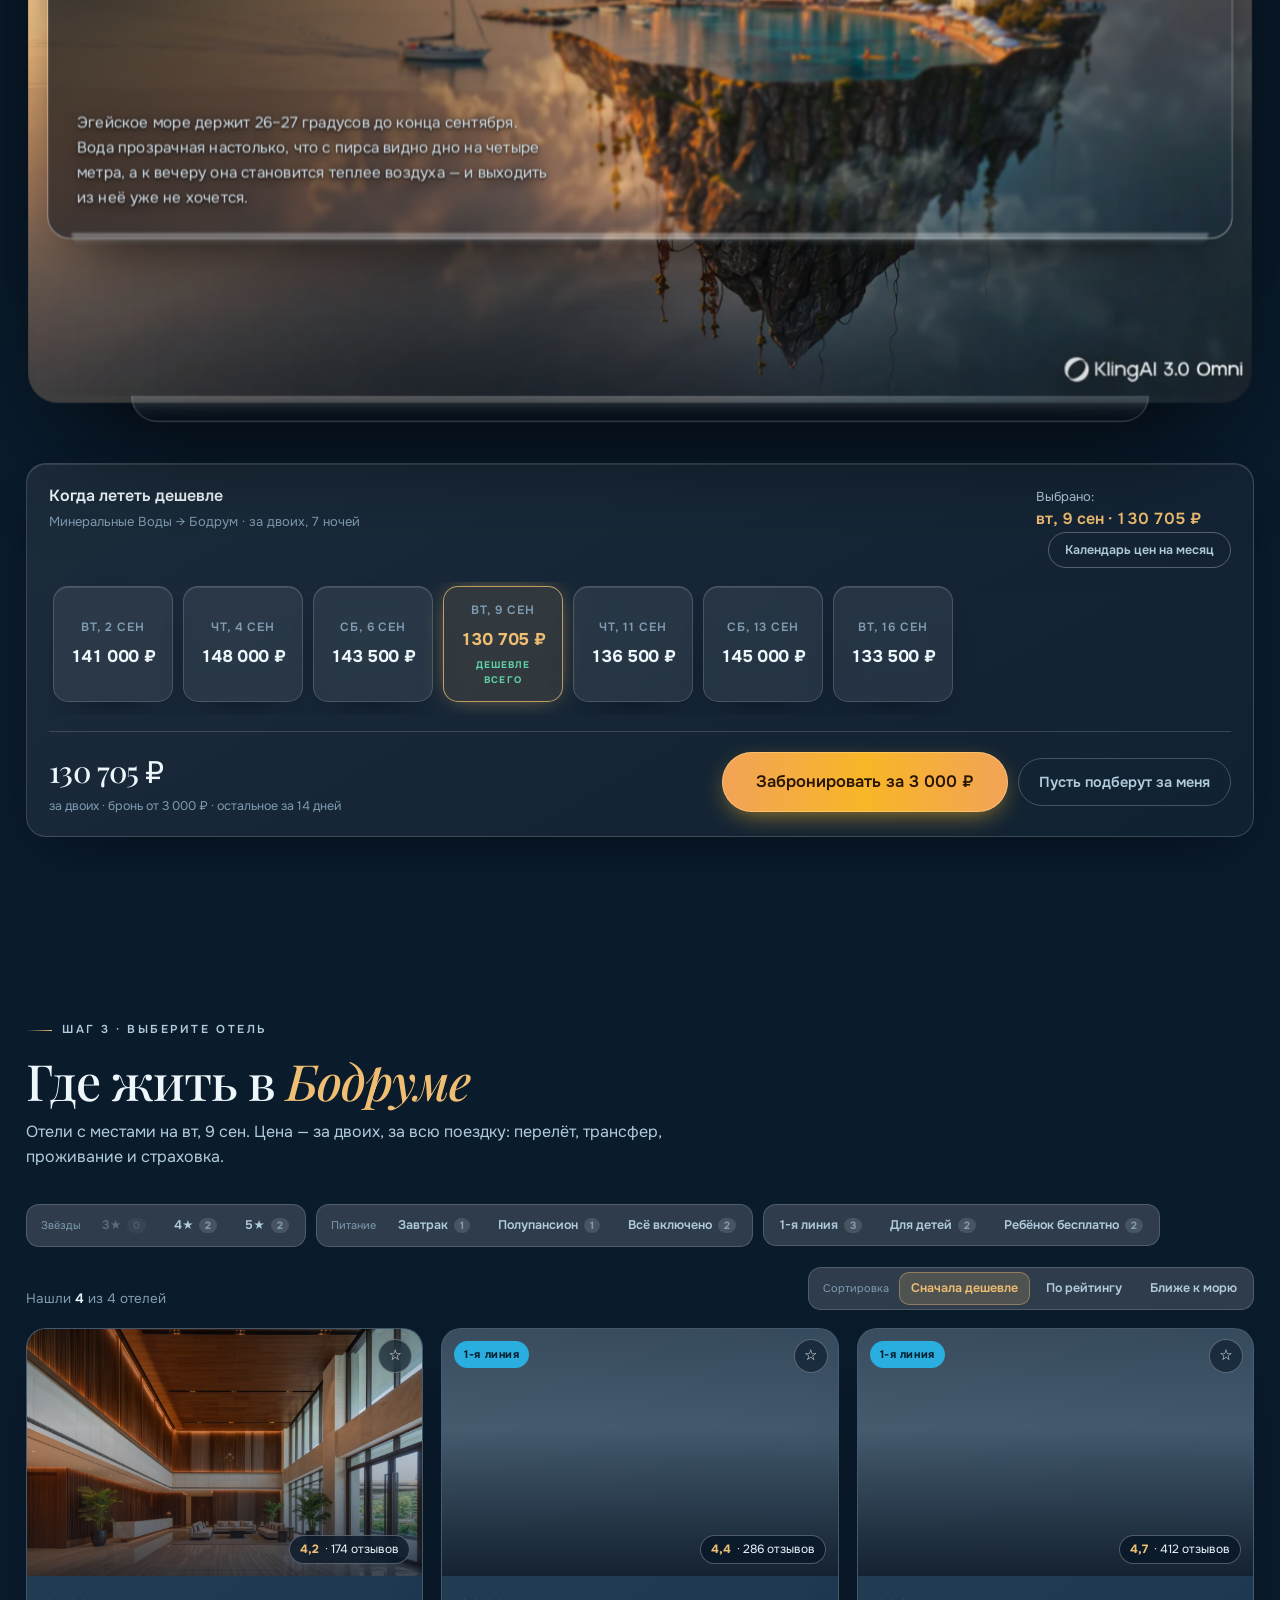
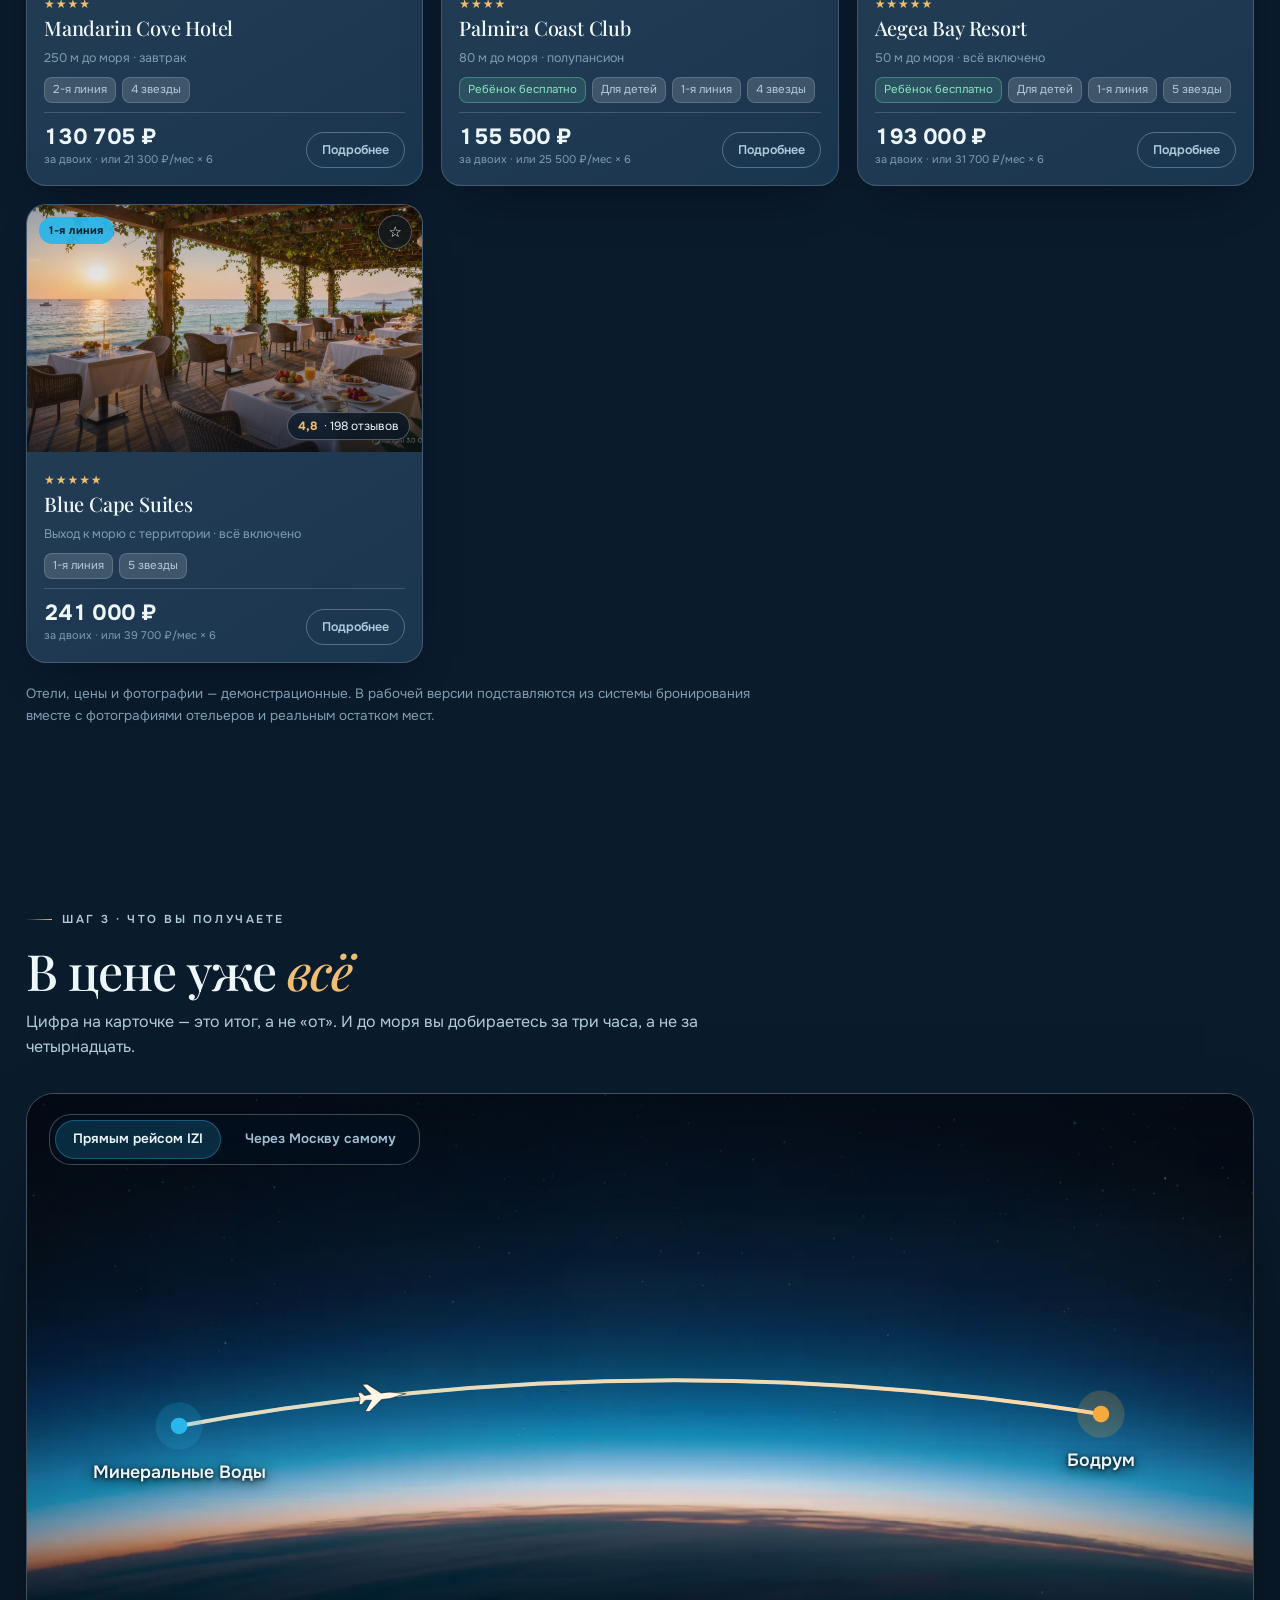
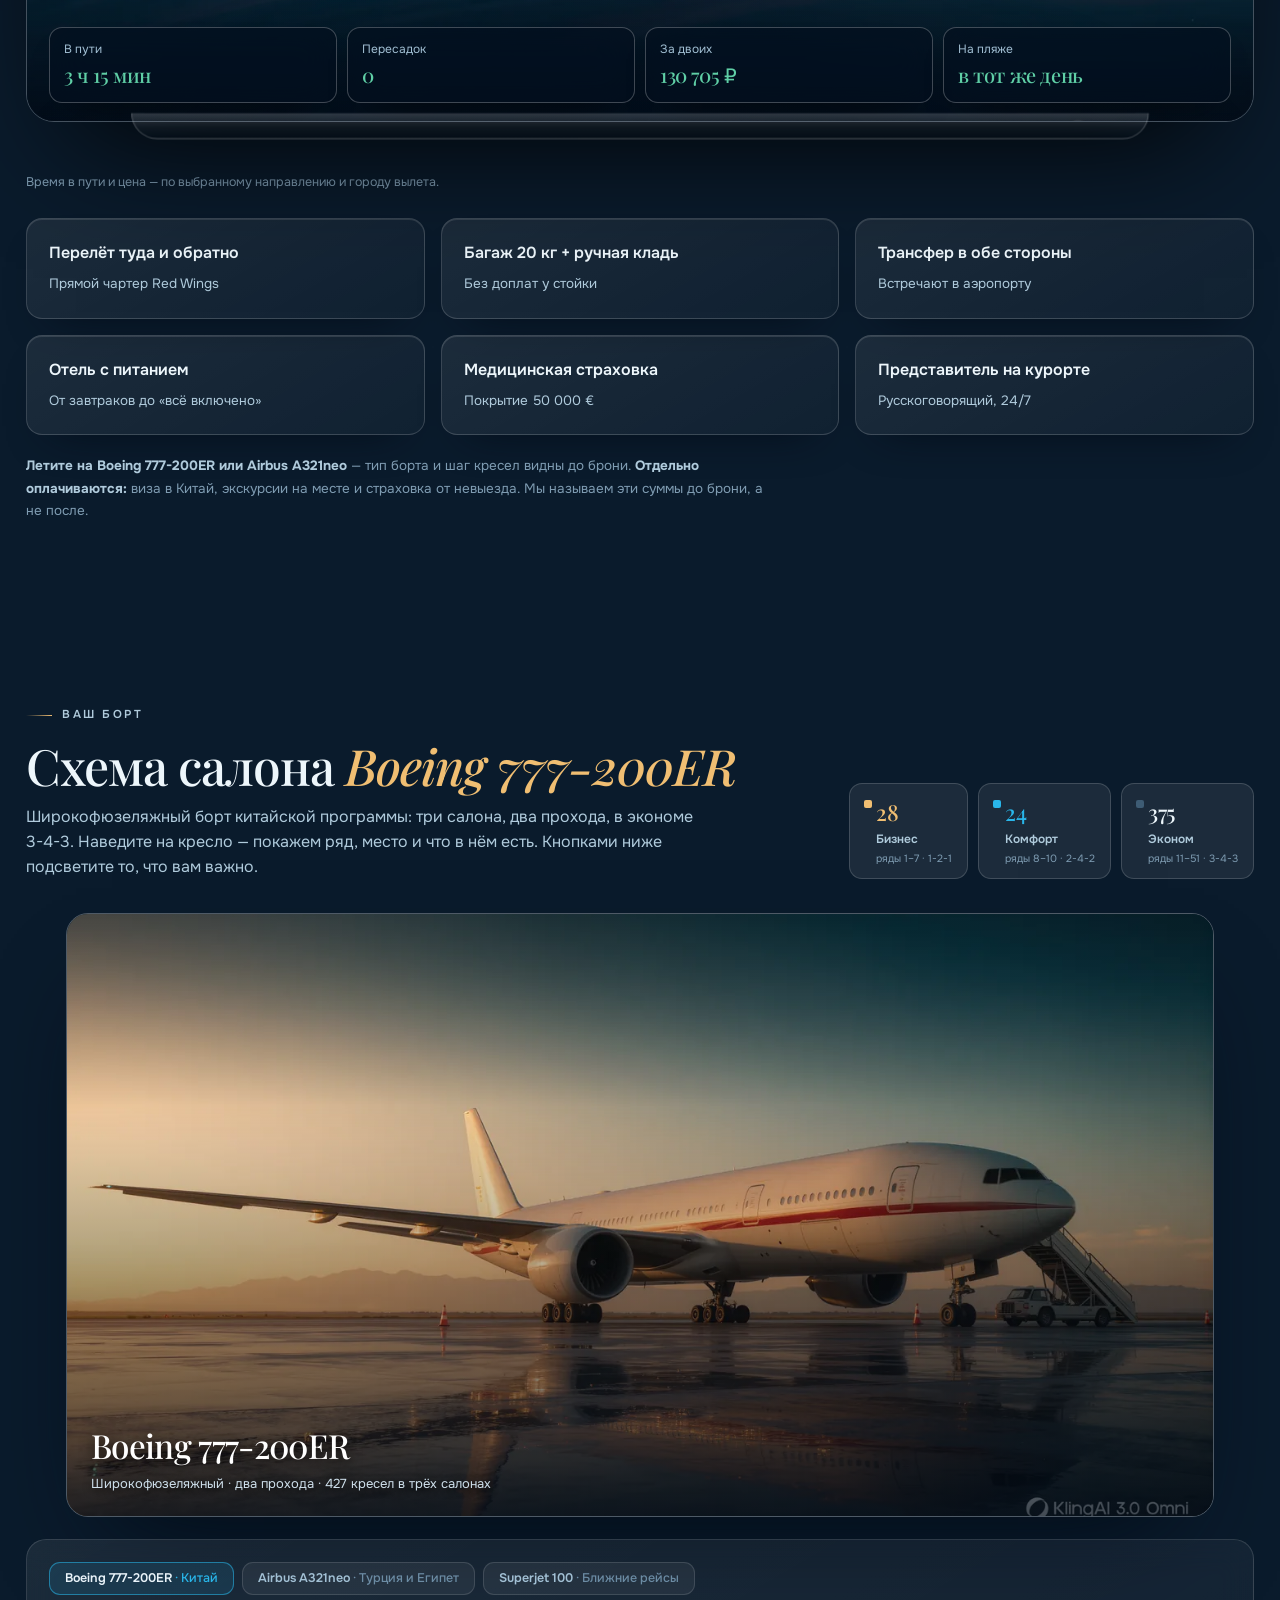
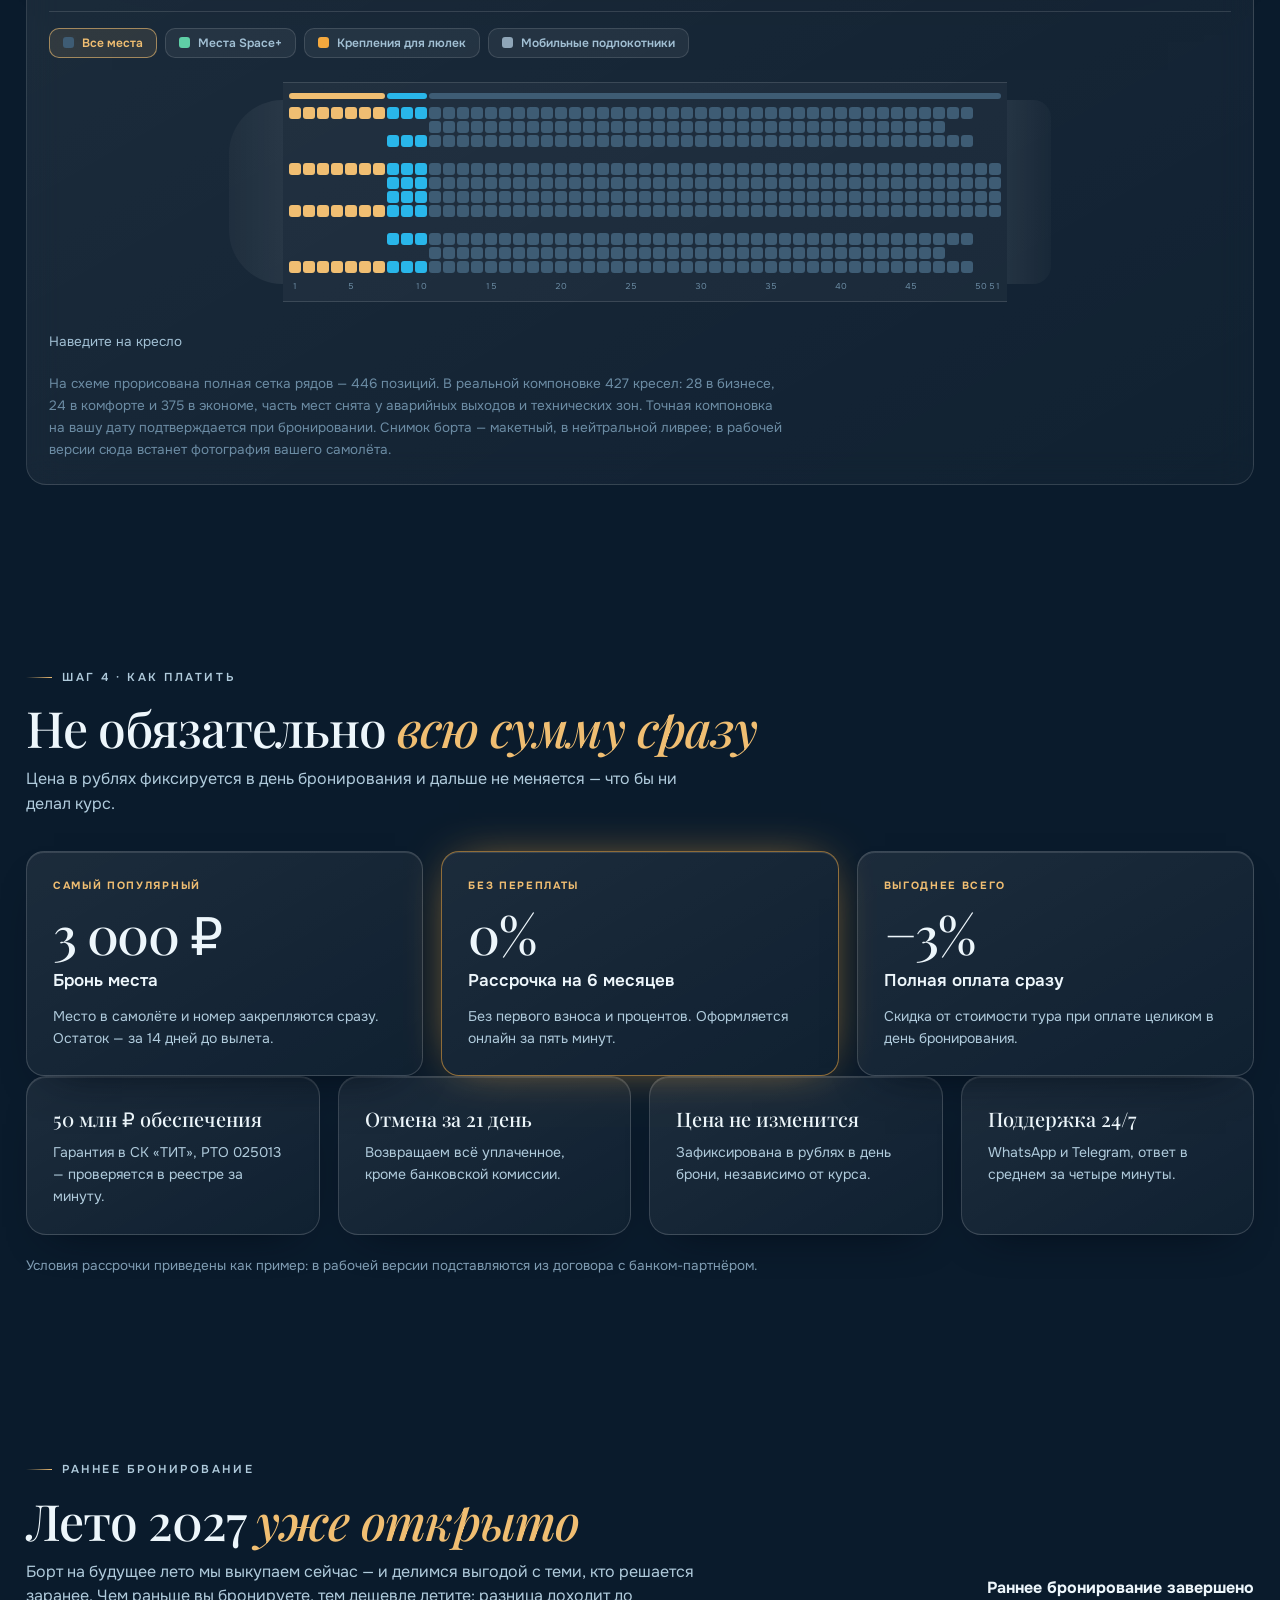
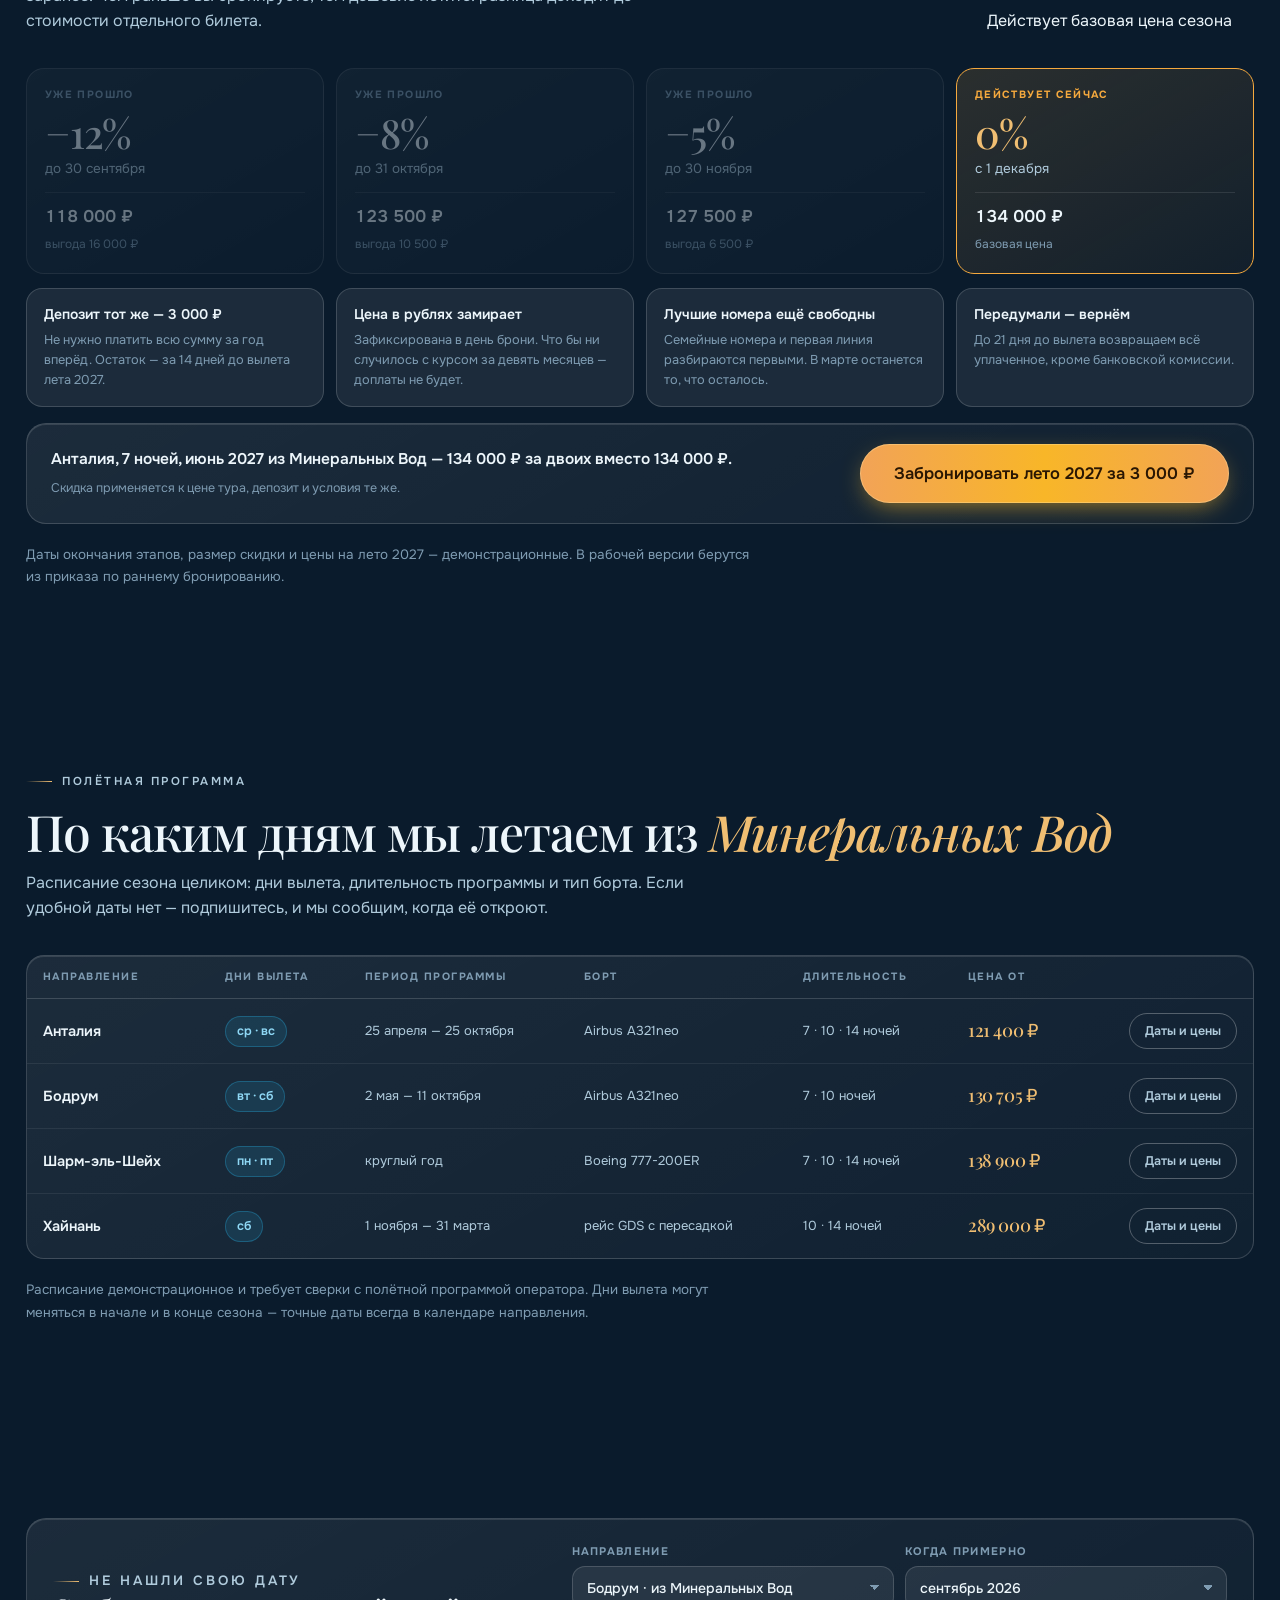
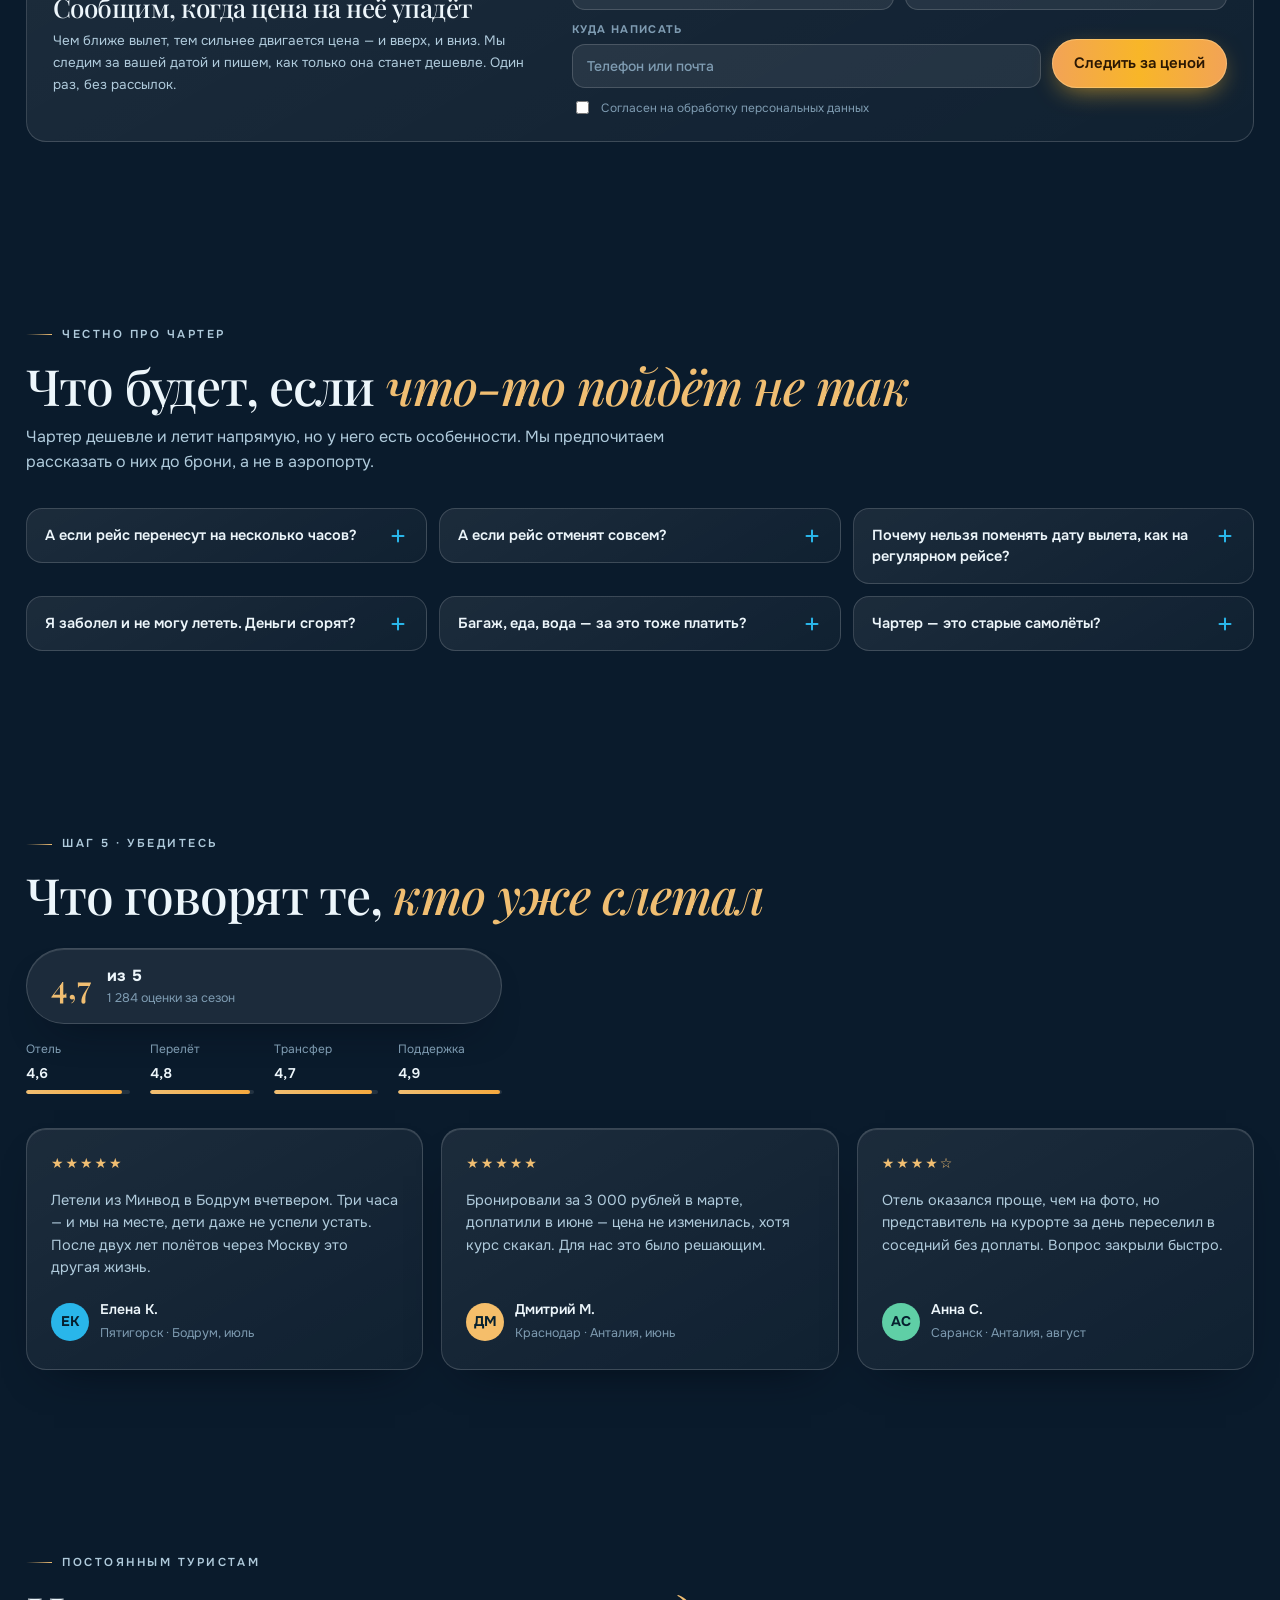
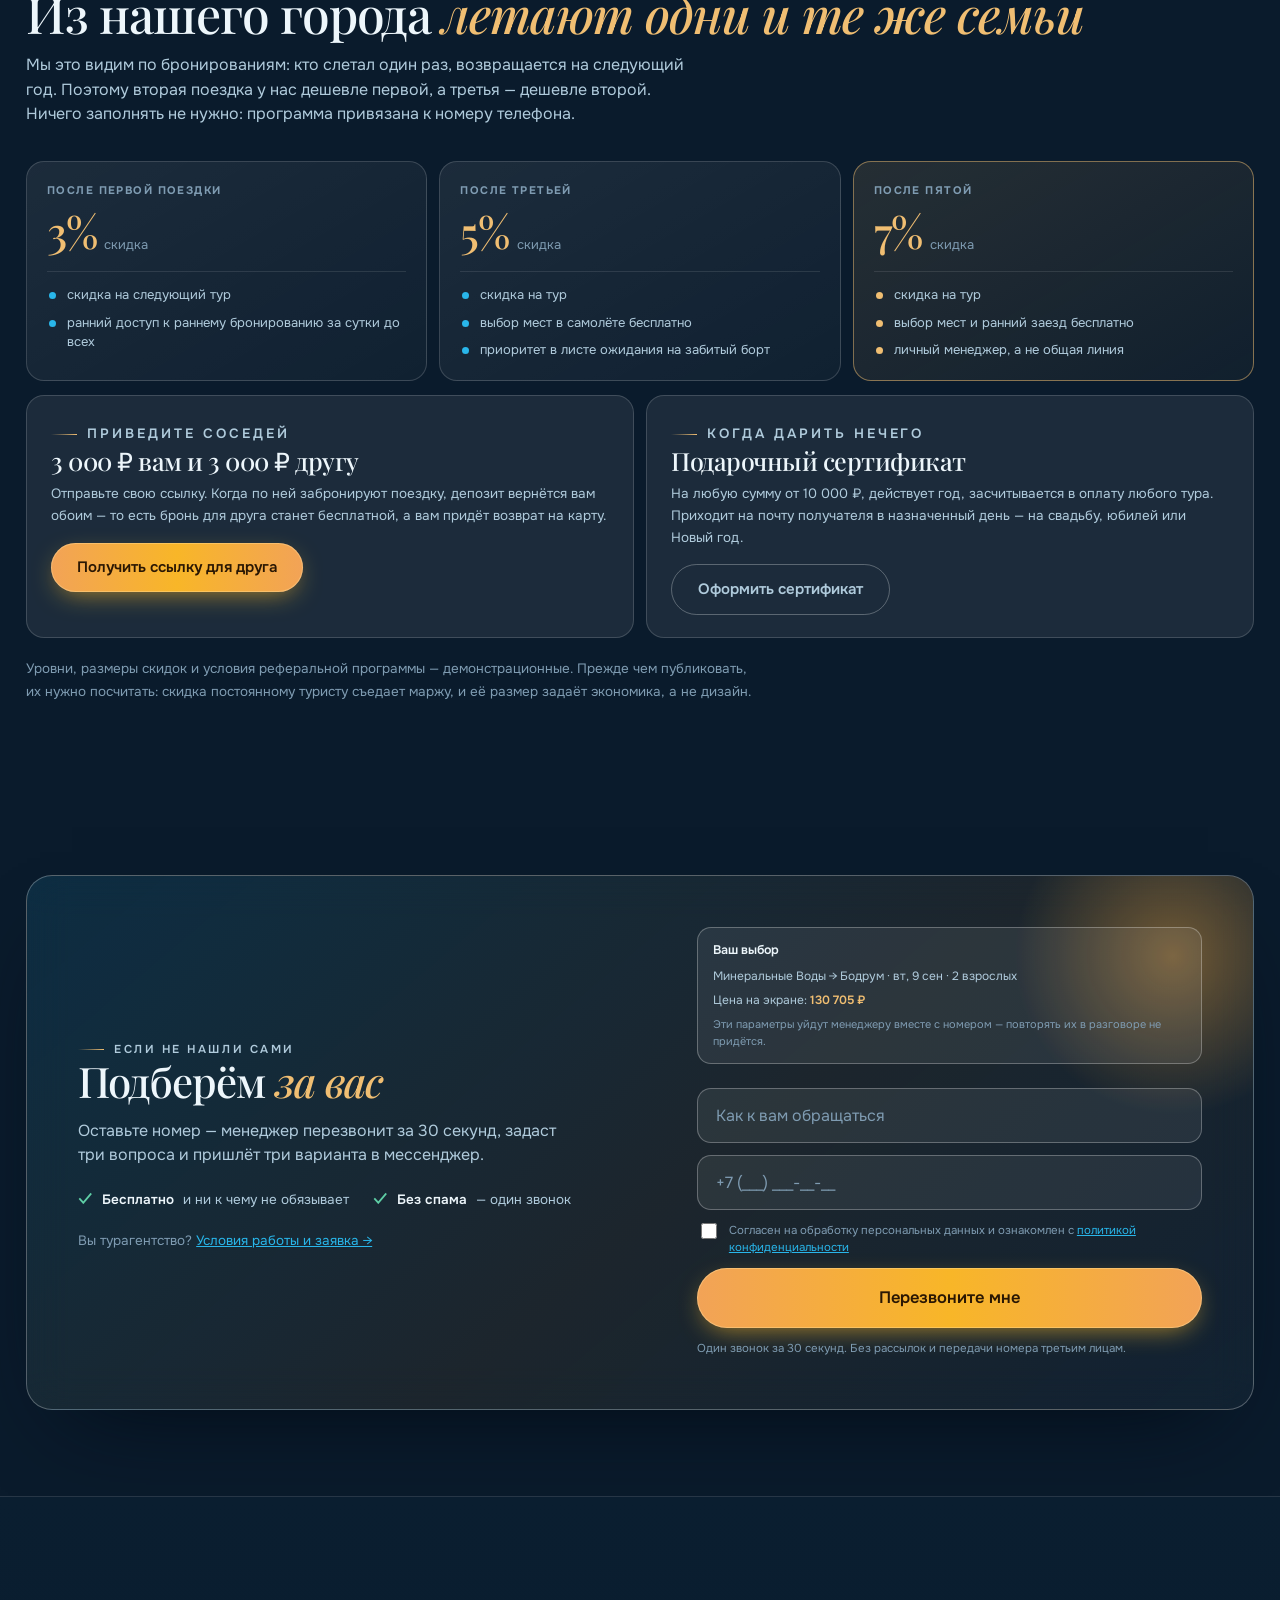
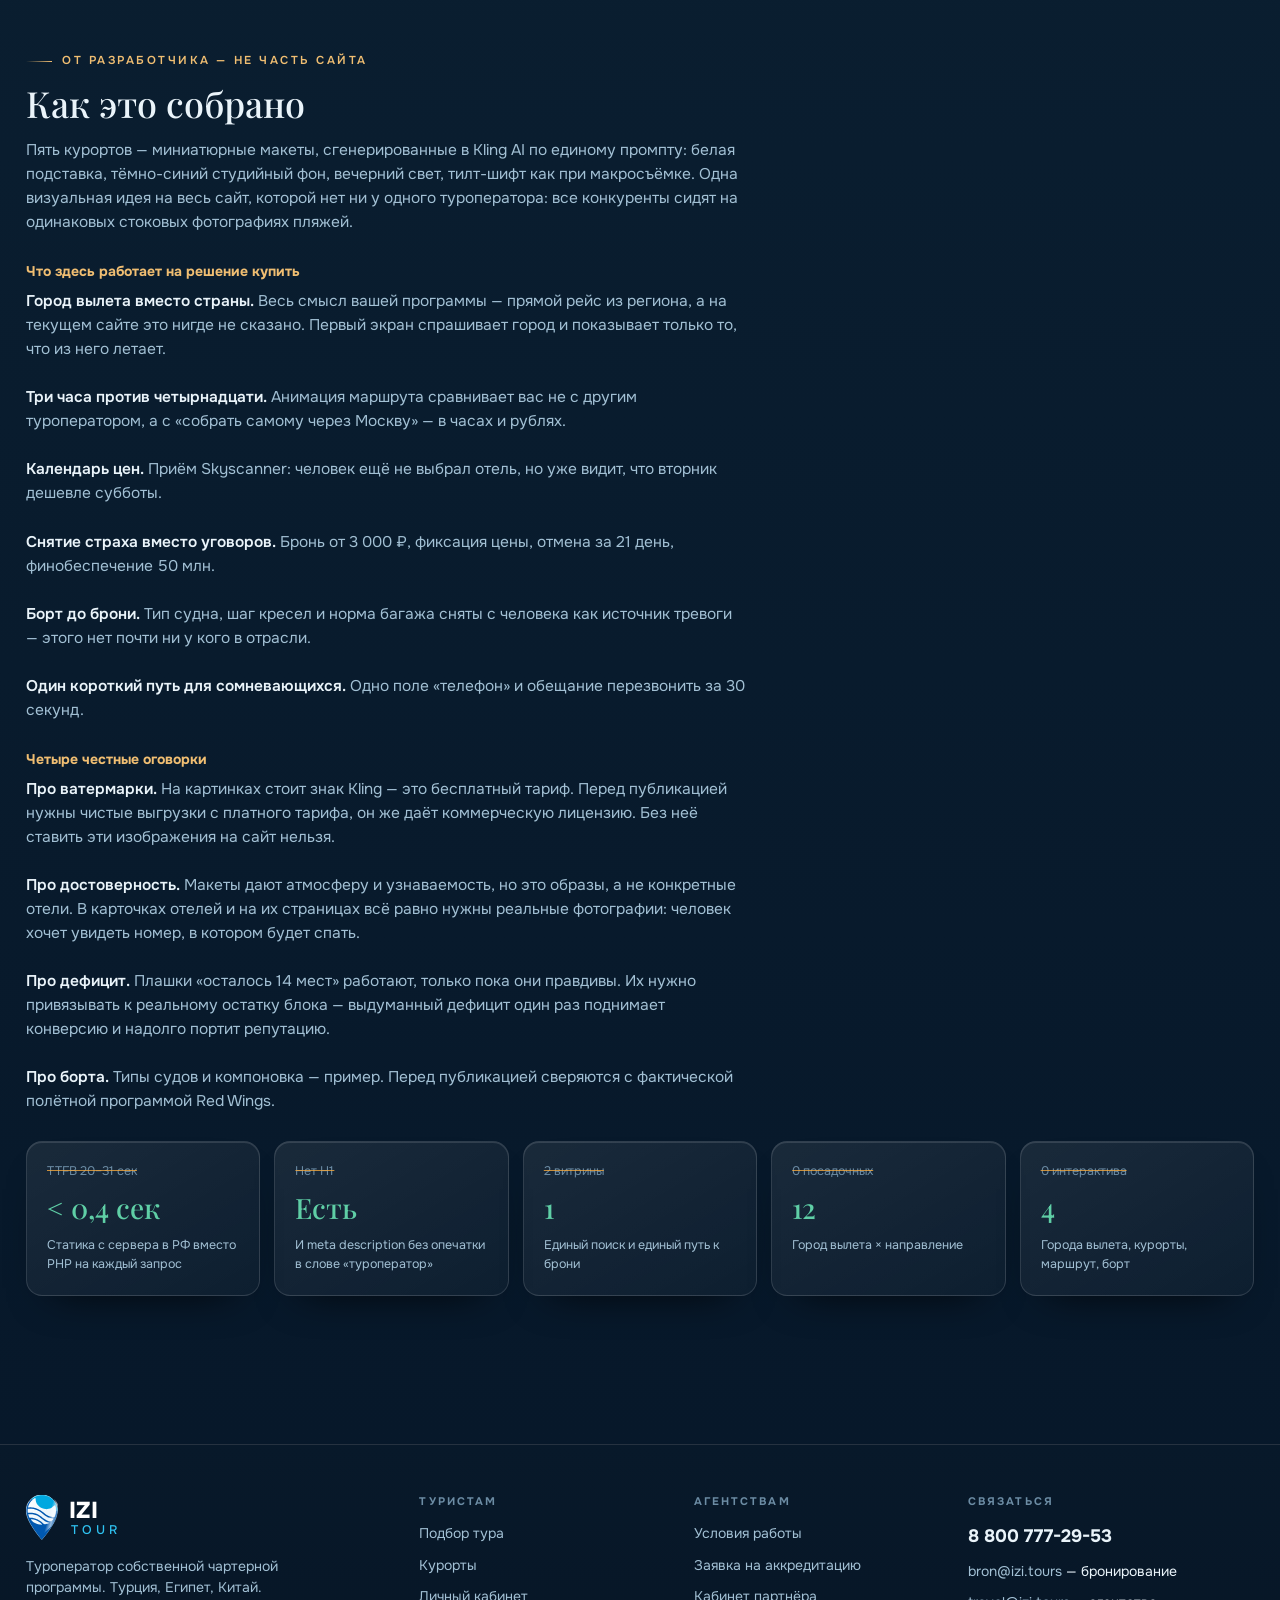
==== commit 1c75ae46: "Пункт «Из Минвод» убран из меню, посадочная собирается из данных под выбранный город и направление, " ====
--- a/index.html
+++ b/index.html
@@ -46,7 +46,6 @@
     <button type="button" onclick="jump('#program')">Расписание</button>
     <button type="button" onclick="jump('#value')">Что входит</button>
     <button type="button" onclick="jump('#pay')">Оплата</button>
-    <button type="button" data-view="lp" onclick="show('lp')">Из Минвод</button>
   </nav>
   <div class="head-r">
     <a class="hd-cab" href="kabinet.html" title="Личный кабинет"><span aria-hidden="true">👤</span><b>Моя поездка</b></a>
@@ -127,6 +126,8 @@
     <div class="buds" id="buds" role="group" aria-label="Бюджет"></div>
     <div class="deals" id="deals"></div>
     <p class="incl-note" id="budNote" hidden></p>
+    <p class="lp-link"><a href="#" onclick="lpOpen();return false" id="lpLink">Все туры в Турцию из Минеральных Вод — отдельной страницей →</a>
+      <span>пример посадочной под поисковый запрос</span></p>
   </div>
 </section>
 
@@ -525,36 +526,26 @@
 
 <main id="view-lp" class="hidden">
   <div class="wrap lp">
-    <p class="crumbs"><a href="#" onclick="show('home');return false">Главная</a> → <a href="#" onclick="return false">Из Минеральных Вод</a> → Турция</p>
-    <h1>Туры в Турцию <em>из Минеральных Вод</em></h1>
-    <p class="lp-lede">Прямой чартер Red Wings, три часа в воздухе — и вы на Эгейском побережье. Вылеты по вторникам и субботам с мая по октябрь. Перелёт, трансфер, отель и страховка — одним заказом, бронь от 3 000 ₽.</p>
-    <div class="lp-facts">
-      <div class="lf"><b class="num">3 ч 15 мин</b><span>В пути до Бодрума</span></div>
-      <div class="lf"><b>Вт · Сб</b><span>Дни вылета</span></div>
-      <div class="lf"><b class="num">от 130 705 ₽</b><span>За двоих, 7 ночей</span></div>
-      <div class="lf"><b style="color:var(--warn)">14 мест</b><span>Осталось на 2 сентября</span></div>
-    </div>
+    <p class="crumbs"><a href="#" onclick="show('home');return false">Главная</a> → <span id="lpCity"></span> → <span id="lpCountry"></span></p>
+    <h1 id="lpH1"></h1>
+    <p class="lp-lede" id="lpLede"></p>
+    <div class="lp-facts" id="lpFacts"></div>
   </div>
   <section style="padding-block:48px">
     <div class="wrap">
       <div class="sec-head"><div>
         <p class="eyebrow">Подобрано на ближайший вылет</p>
-        <h2>Отели с местами <em>на 29 августа</em></h2>
+        <h2 id="lpHotelsH">Отели с местами</h2>
         <p>Выдача формируется модулем Tourvisor в реальном времени — здесь показан её вид в новой вёрстке.</p>
       </div></div>
-      <div class="hotels" id="hotels"></div>
+      <div class="hgrid" id="hotels"></div>
     </div>
   </section>
   <section style="padding-block:10px 76px">
     <div class="wrap">
       <div class="sec-head"><div><p class="eyebrow">Вопросы перед вылетом</p><h2>Что спрашивают <em>чаще всего</em></h2></div></div>
-      <div class="faq">
-        <details open><summary>Сколько лететь из Минеральных Вод до Бодрума?</summary><p>Прямой рейс Red Wings идёт 3 часа 15 минут. Пересадок нет, багаж не перегружается — вы получаете его сразу в Бодруме.</p></details>
-        <details><summary>По каким дням вылеты?</summary><p>Вторник и суббота с мая по октябрь. В высокий сезон, с июля по август, добавляется четверг.</p></details>
-        <details><summary>Что входит в цену тура?</summary><p>Перелёт в обе стороны, багаж 20 кг, групповой трансфер аэропорт — отель — аэропорт, проживание с выбранным питанием и медицинская страховка на весь срок поездки.</p></details>
-        <details><summary>Можно ли забронировать сейчас, а доплатить позже?</summary><p>Да. Бронь закрепляется взносом от 3 000 ₽, остаток вносится за 14 дней до вылета. Цена в рублях фиксируется в день бронирования и потом не меняется.</p></details>
-        <details><summary>А если придётся отказаться от поездки?</summary><p>При отказе более чем за 21 день до вылета возвращается вся уплаченная сумма за вычетом банковской комиссии. Ближе к дате действует шкала удержаний — она есть в договоре.</p></details>
-      </div>
+      <div class="faq" id="lpFaq"></div>
+      <p class="incl-note" style="margin-top:22px">Это пример посадочной страницы под поисковый запрос: она собирается из тех же данных, что и главная, и меняется вместе с выбранным городом и направлением. В рабочей версии таких страниц столько же, сколько пар «город вылета × страна», и у каждой свой адрес.</p>
     </div>
   </section>
 </main>
--- a/assets/css/site.css
+++ b/assets/css/site.css
@@ -810,7 +810,6 @@
   .rt-sun{bottom:52%;height:46%;width:190%}
   .rt-cloud.c1{bottom:52%;height:8%}.rt-cloud.c2{bottom:49%;height:7%}.rt-cloud.c3{bottom:56%;height:5%}
 }
-}
 
 /* ---------- демо-панель сбора данных ---------- */
 .crmfab{position:fixed;left:20px;bottom:26px;z-index:76;display:inline-flex;align-items:center;gap:9px;
@@ -887,6 +886,10 @@
 .lead-ok .num{font-variant-numeric:tabular-nums;color:var(--gold);font-weight:700}
 
 /* ---------- бюджет ---------- */
+.lp-link{margin-top:18px;display:flex;gap:12px;align-items:baseline;flex-wrap:wrap}
+.lp-link a{color:var(--azure);text-decoration:none;font:600 14.5px var(--ui)}
+.lp-link a:hover{text-decoration:underline}
+.lp-link span{font-size:12.5px;color:var(--text-3)}
 .buds{display:flex;gap:8px;flex-wrap:wrap;margin-bottom:16px}
 .bud{display:inline-flex;align-items:center;gap:8px;padding:10px 15px;border-radius:100px;cursor:pointer;
   font:600 13px var(--ui);color:var(--text-2);background:var(--glass);border:1px solid var(--stroke);transition:.16s}
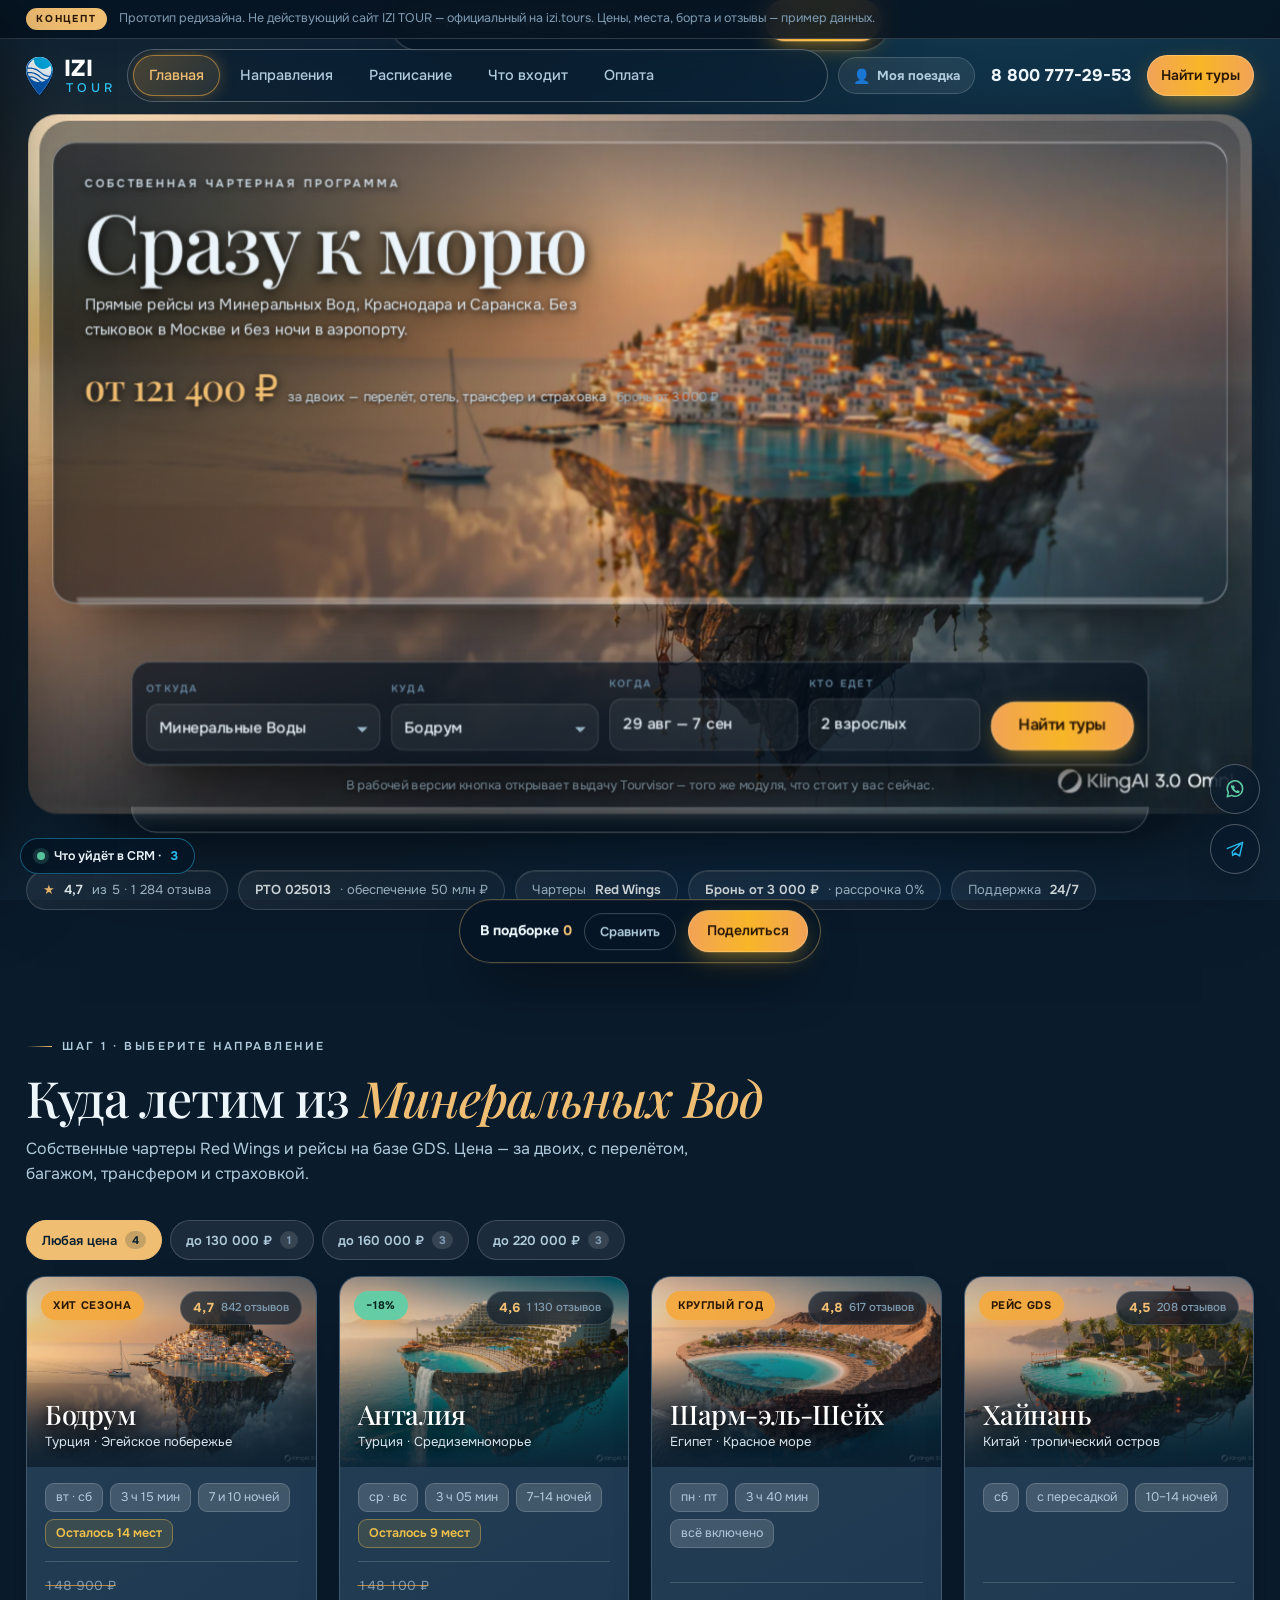
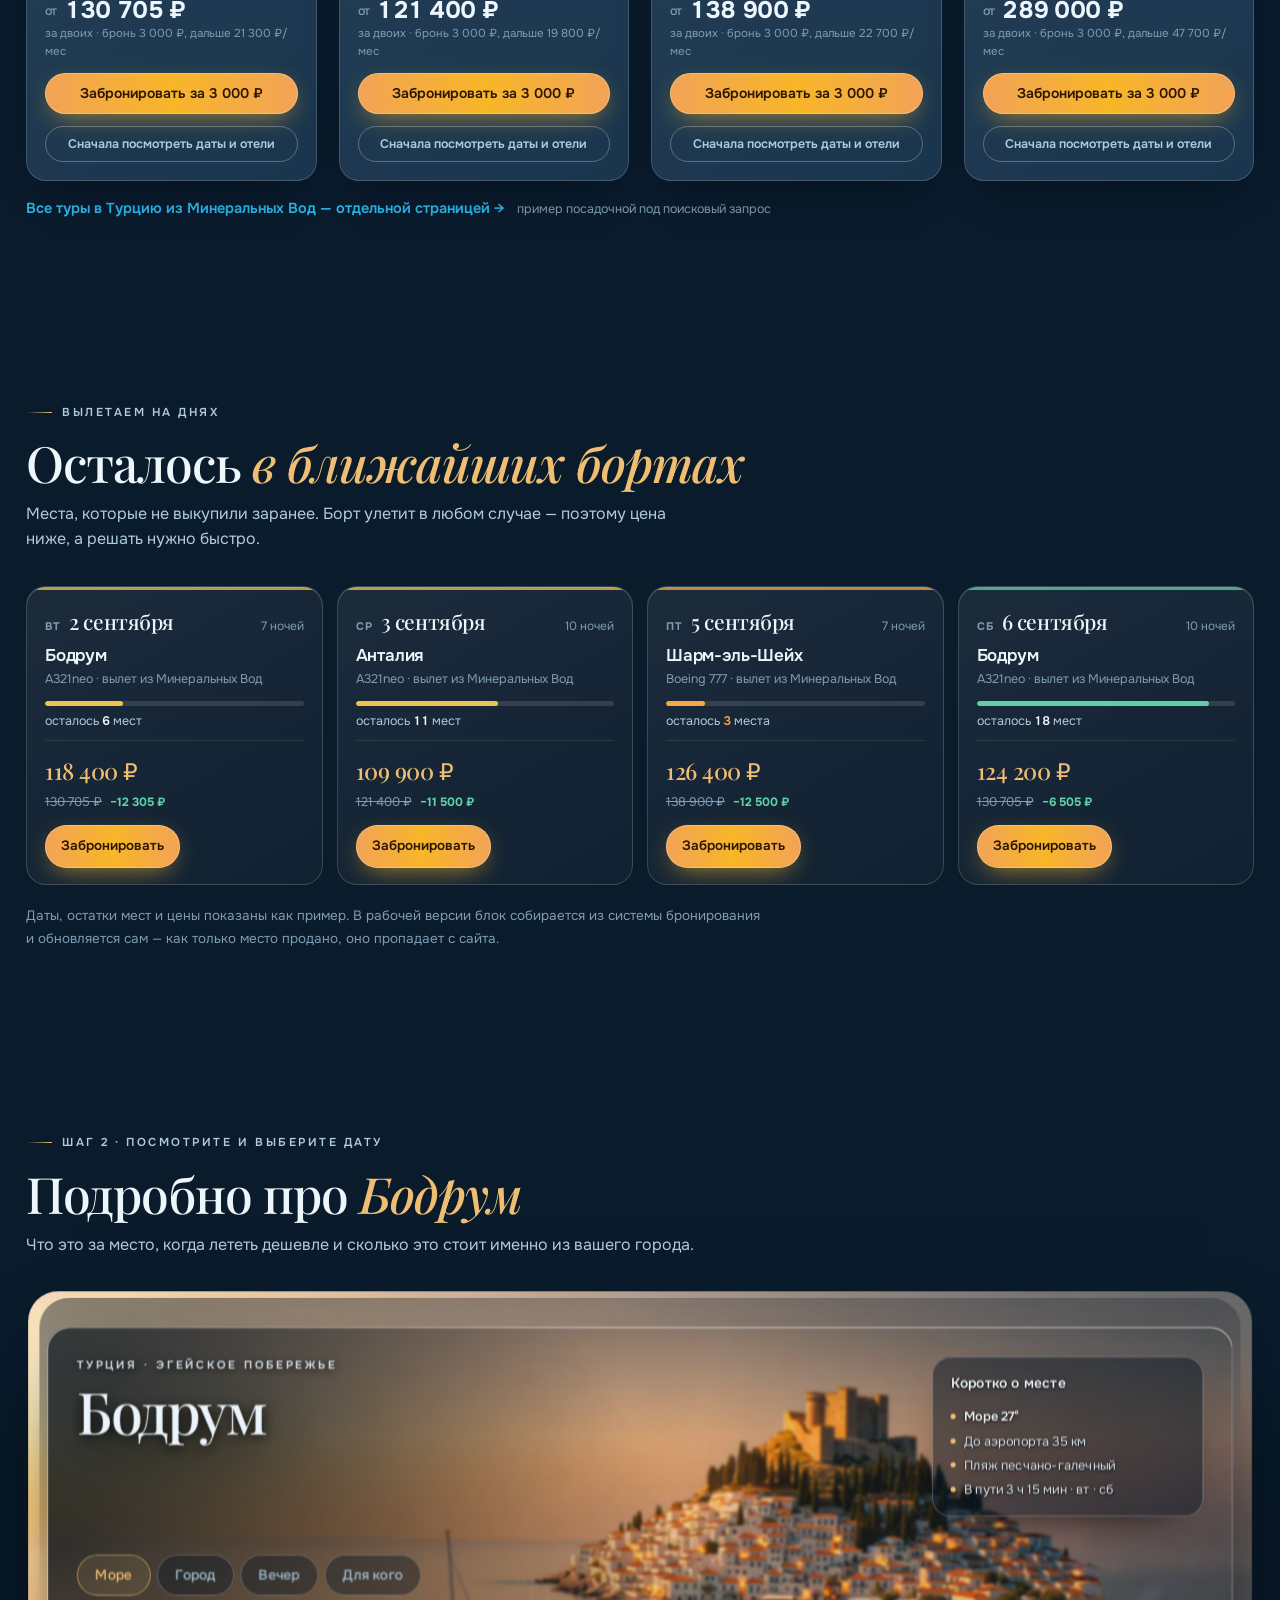
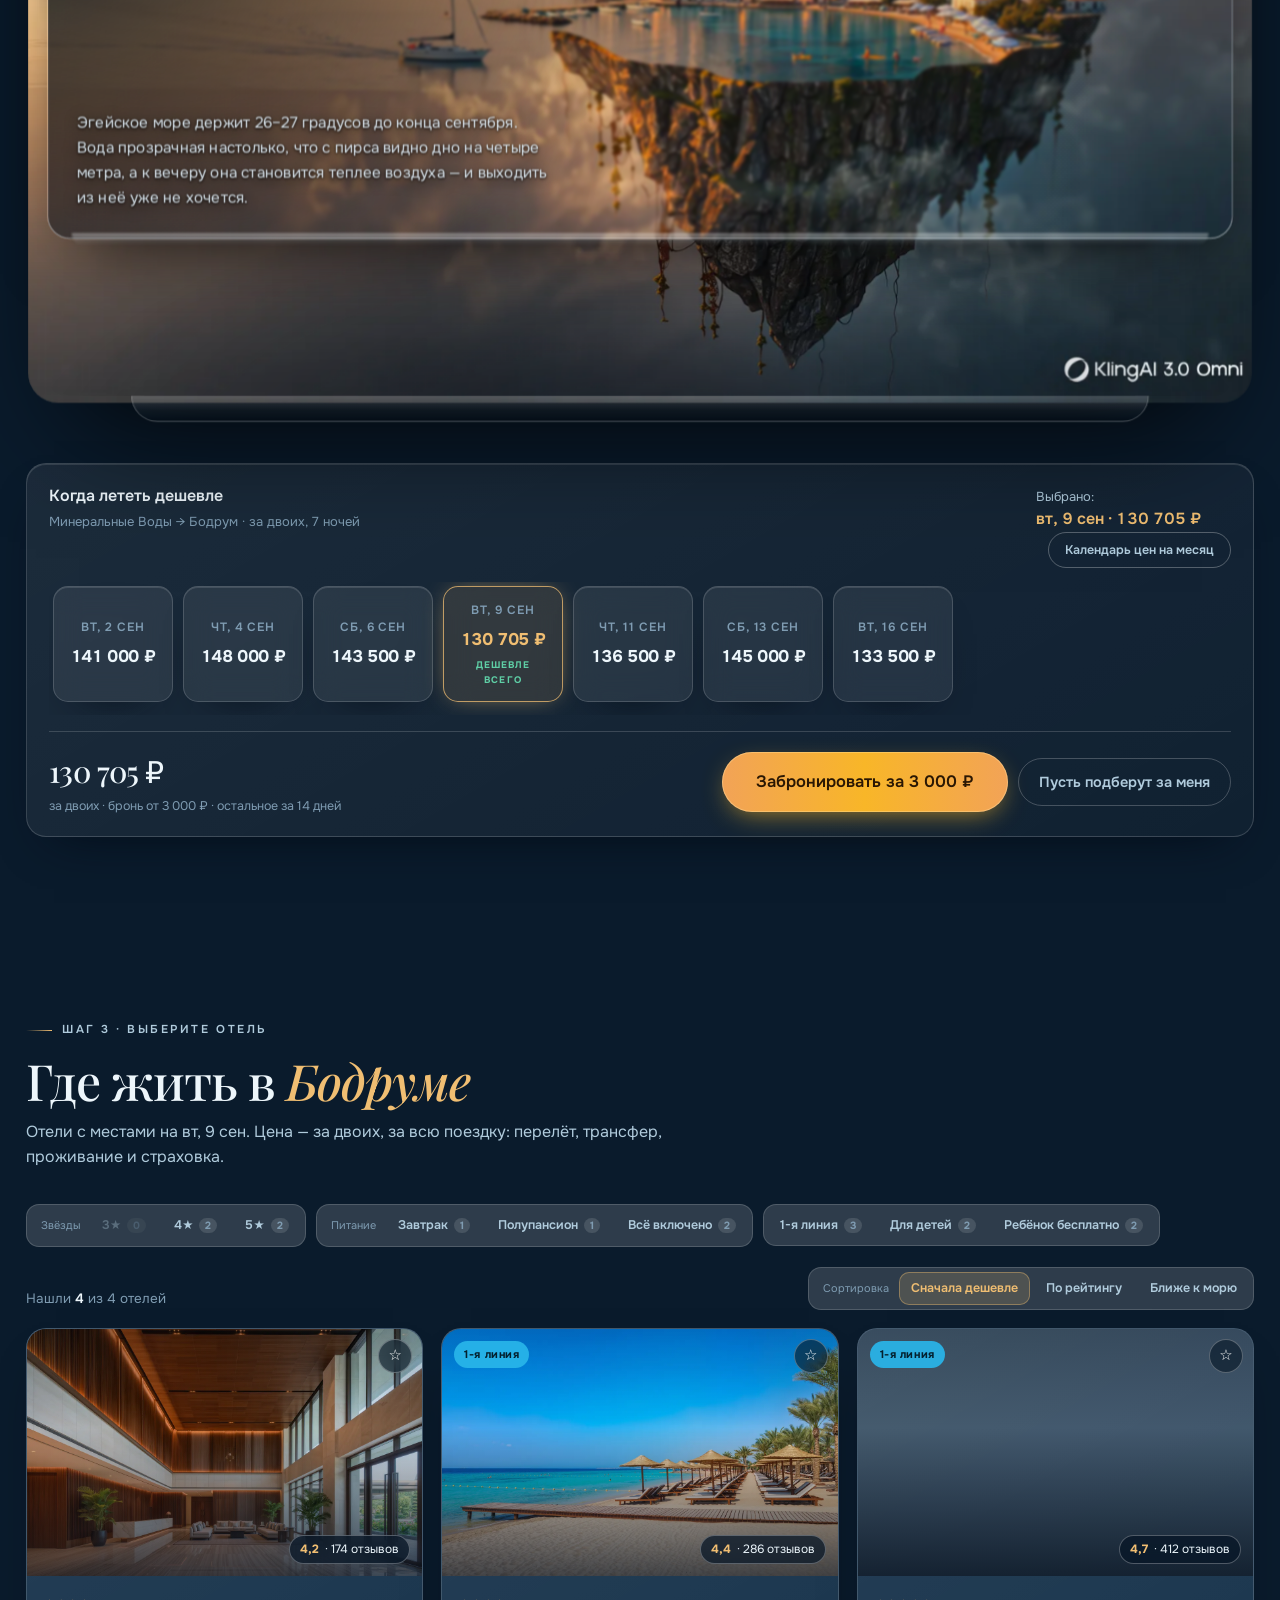
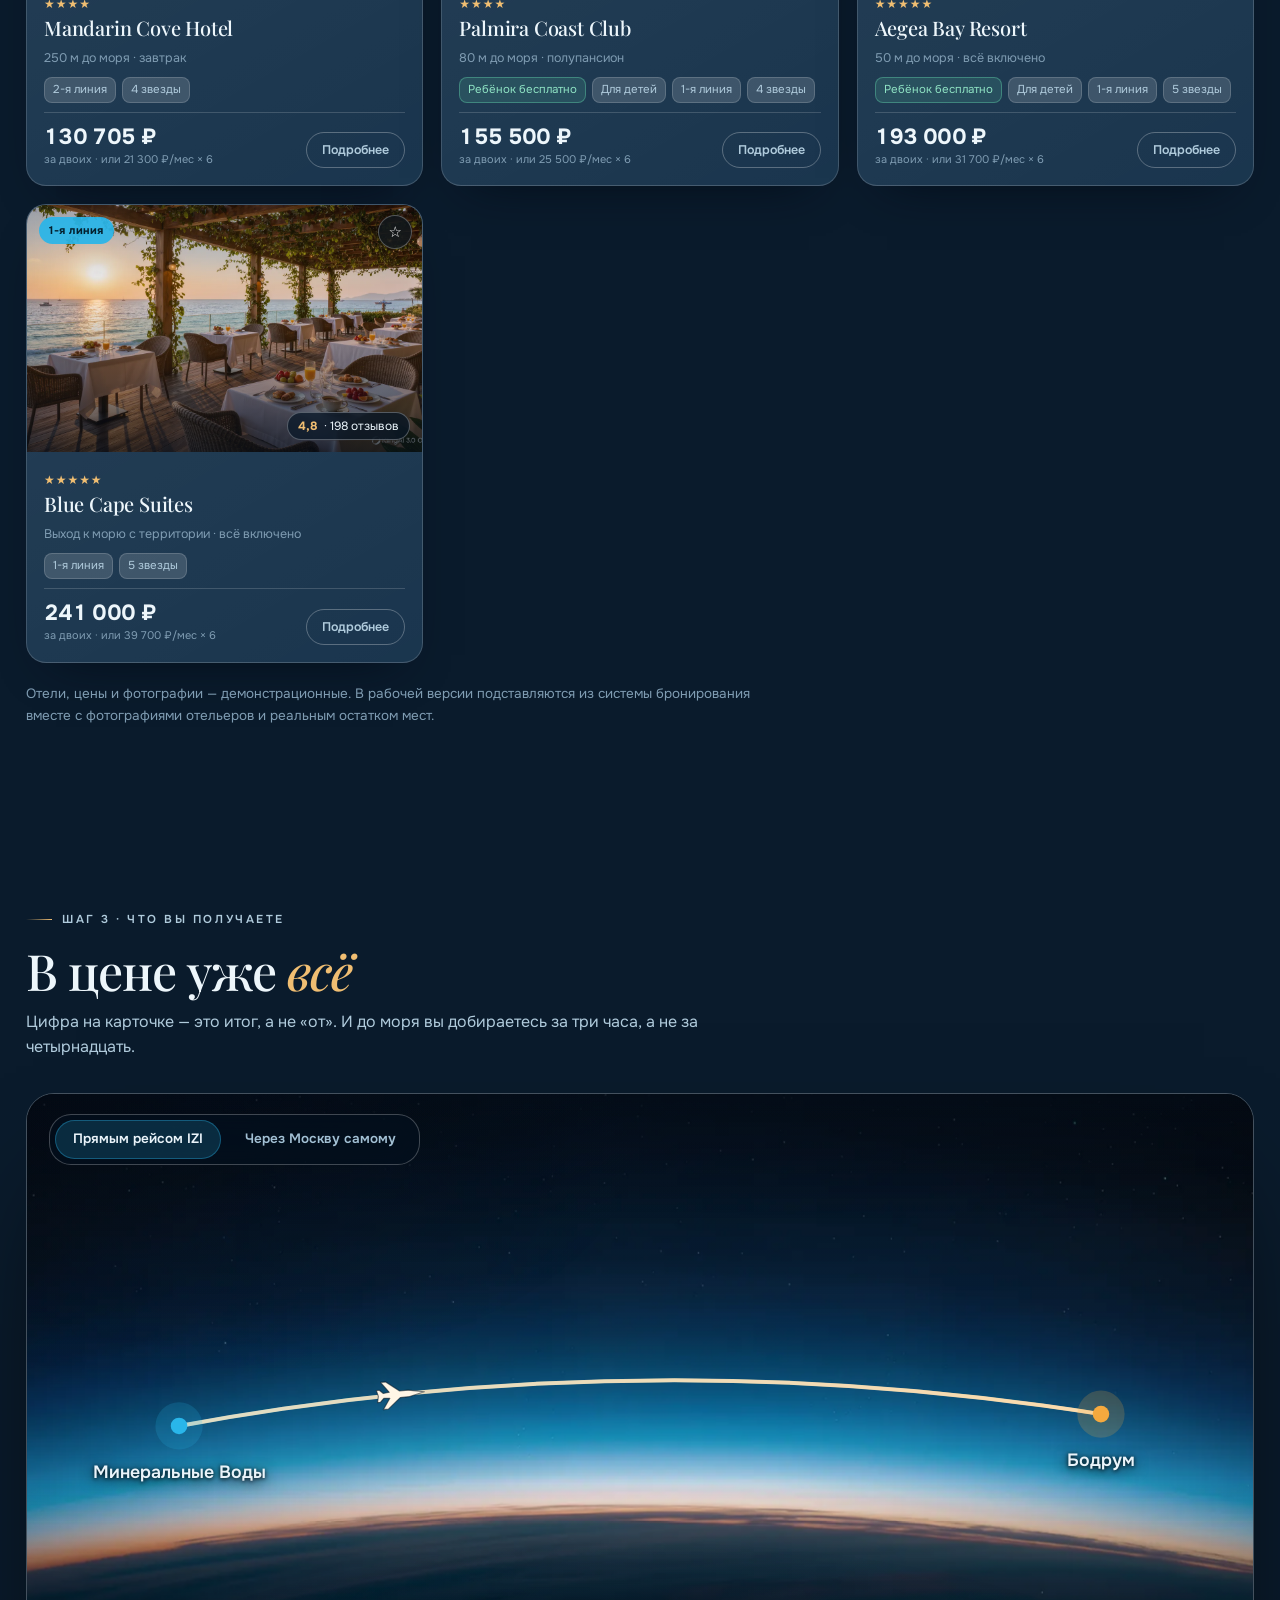
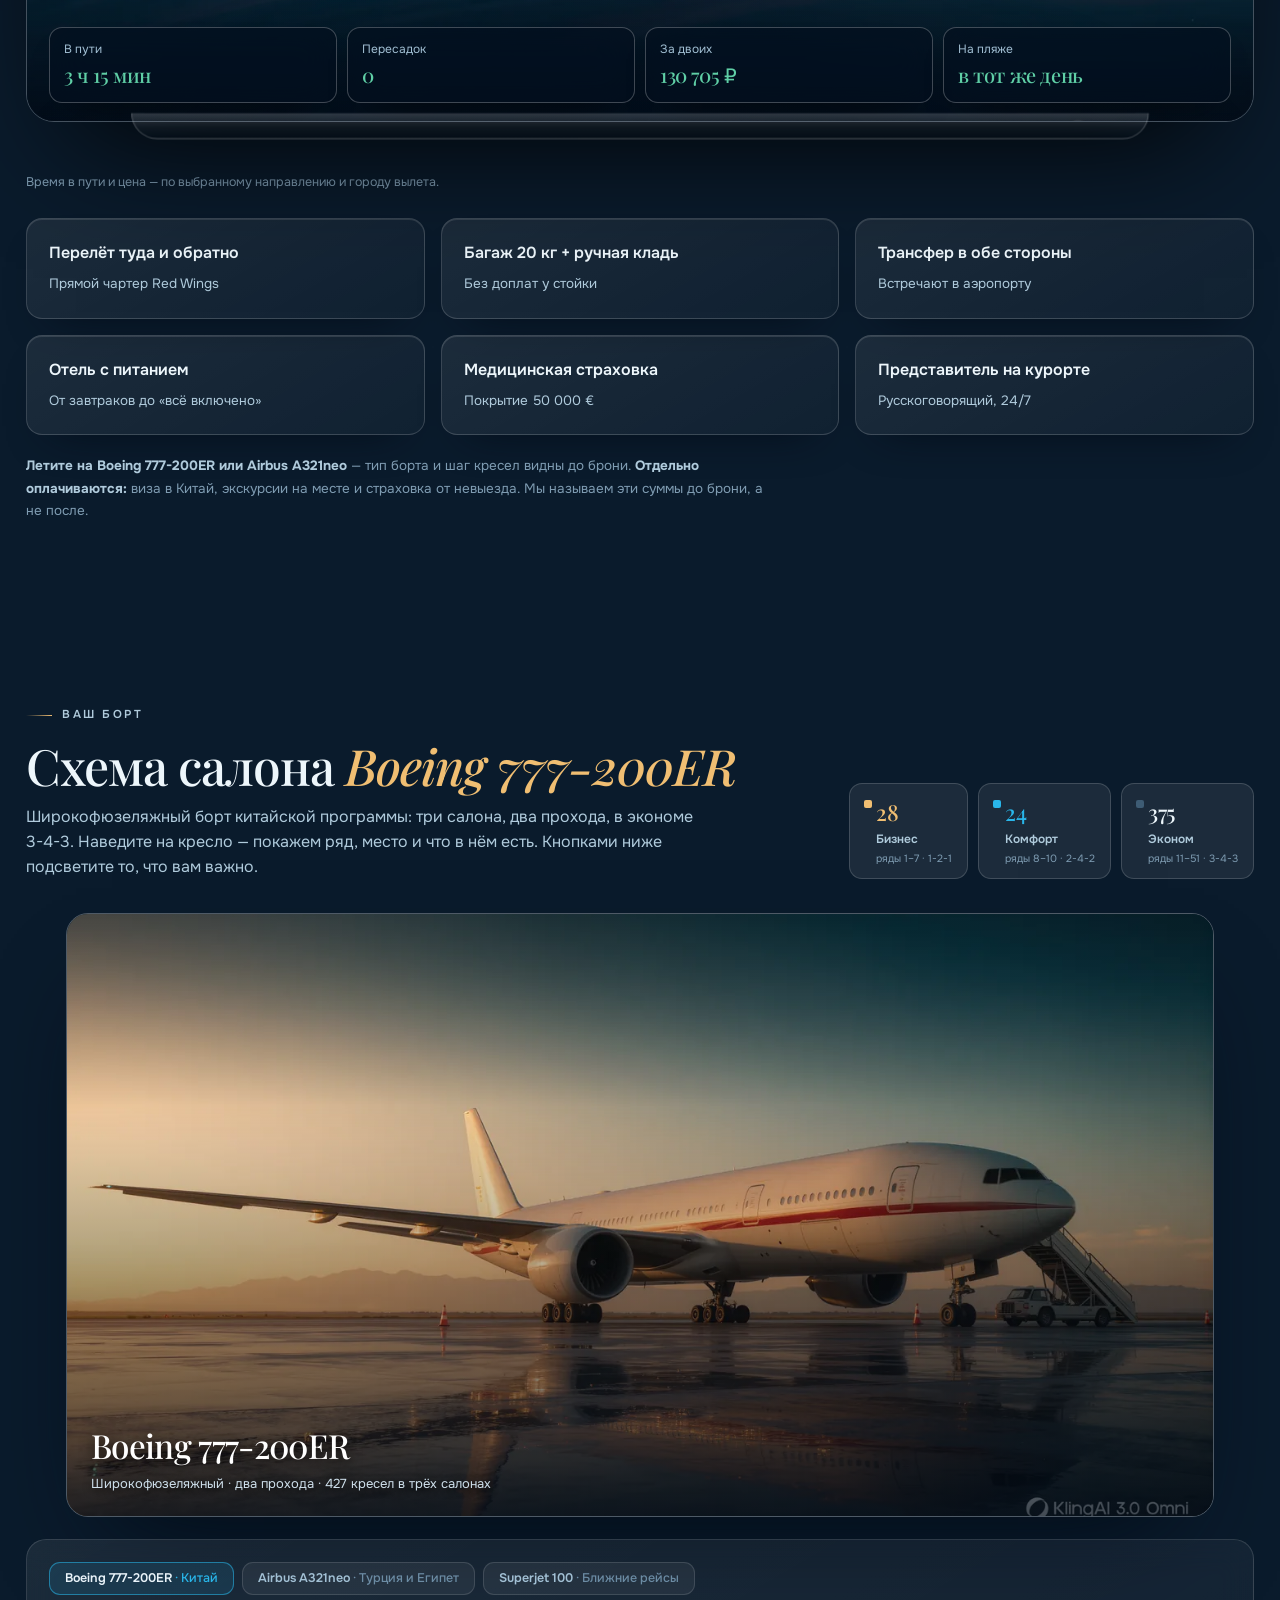
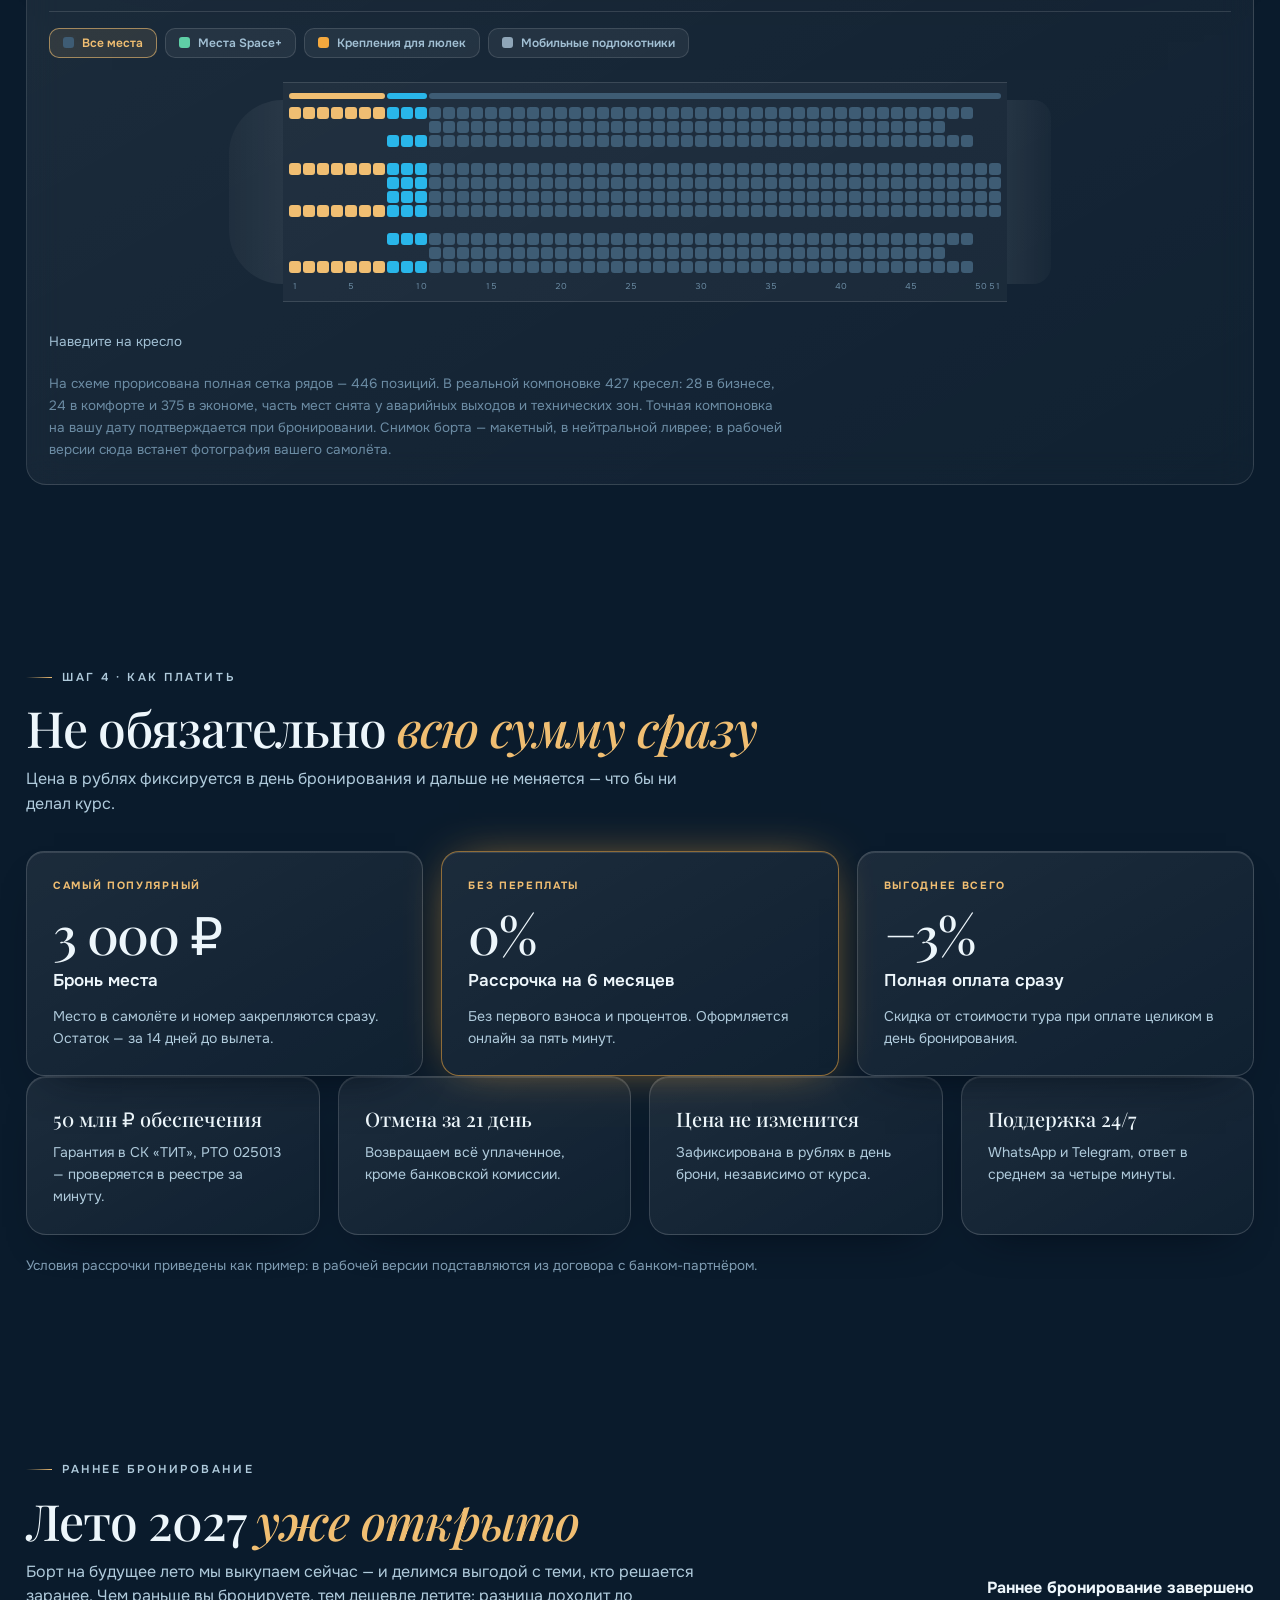
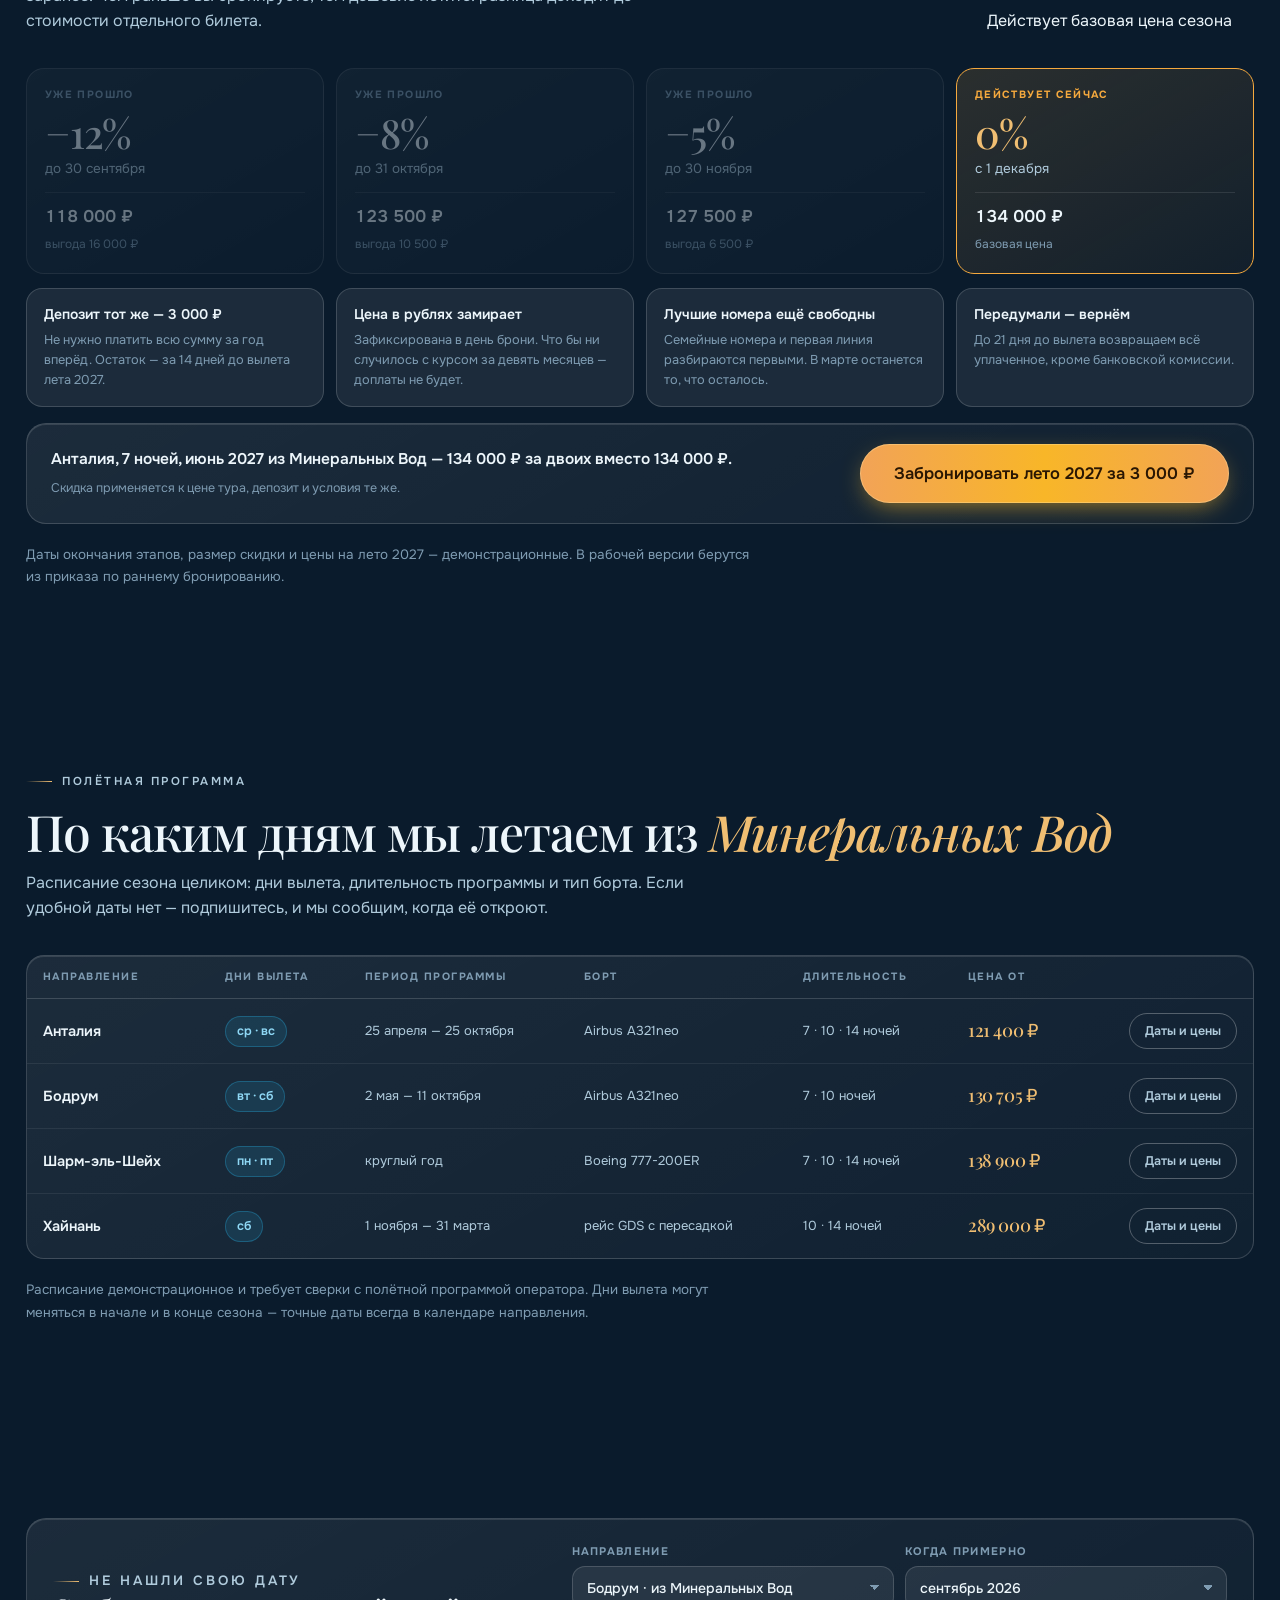
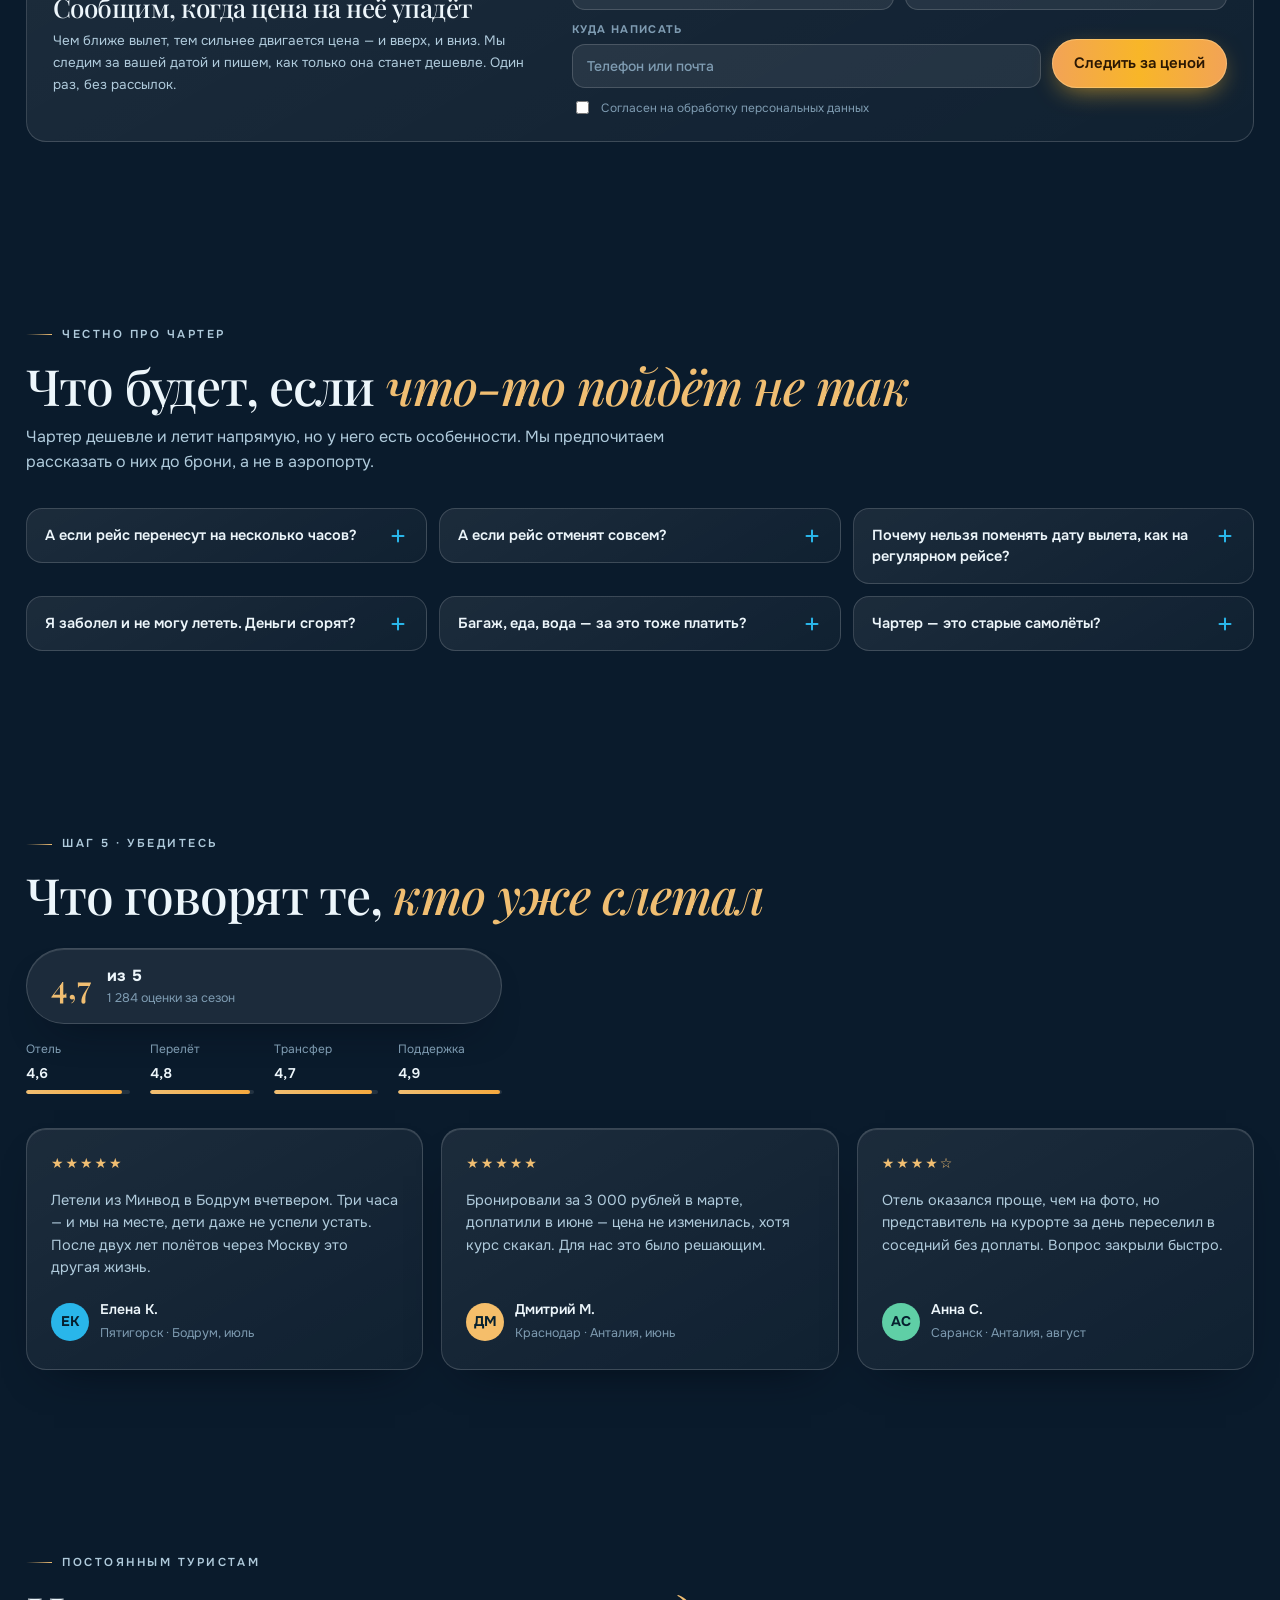
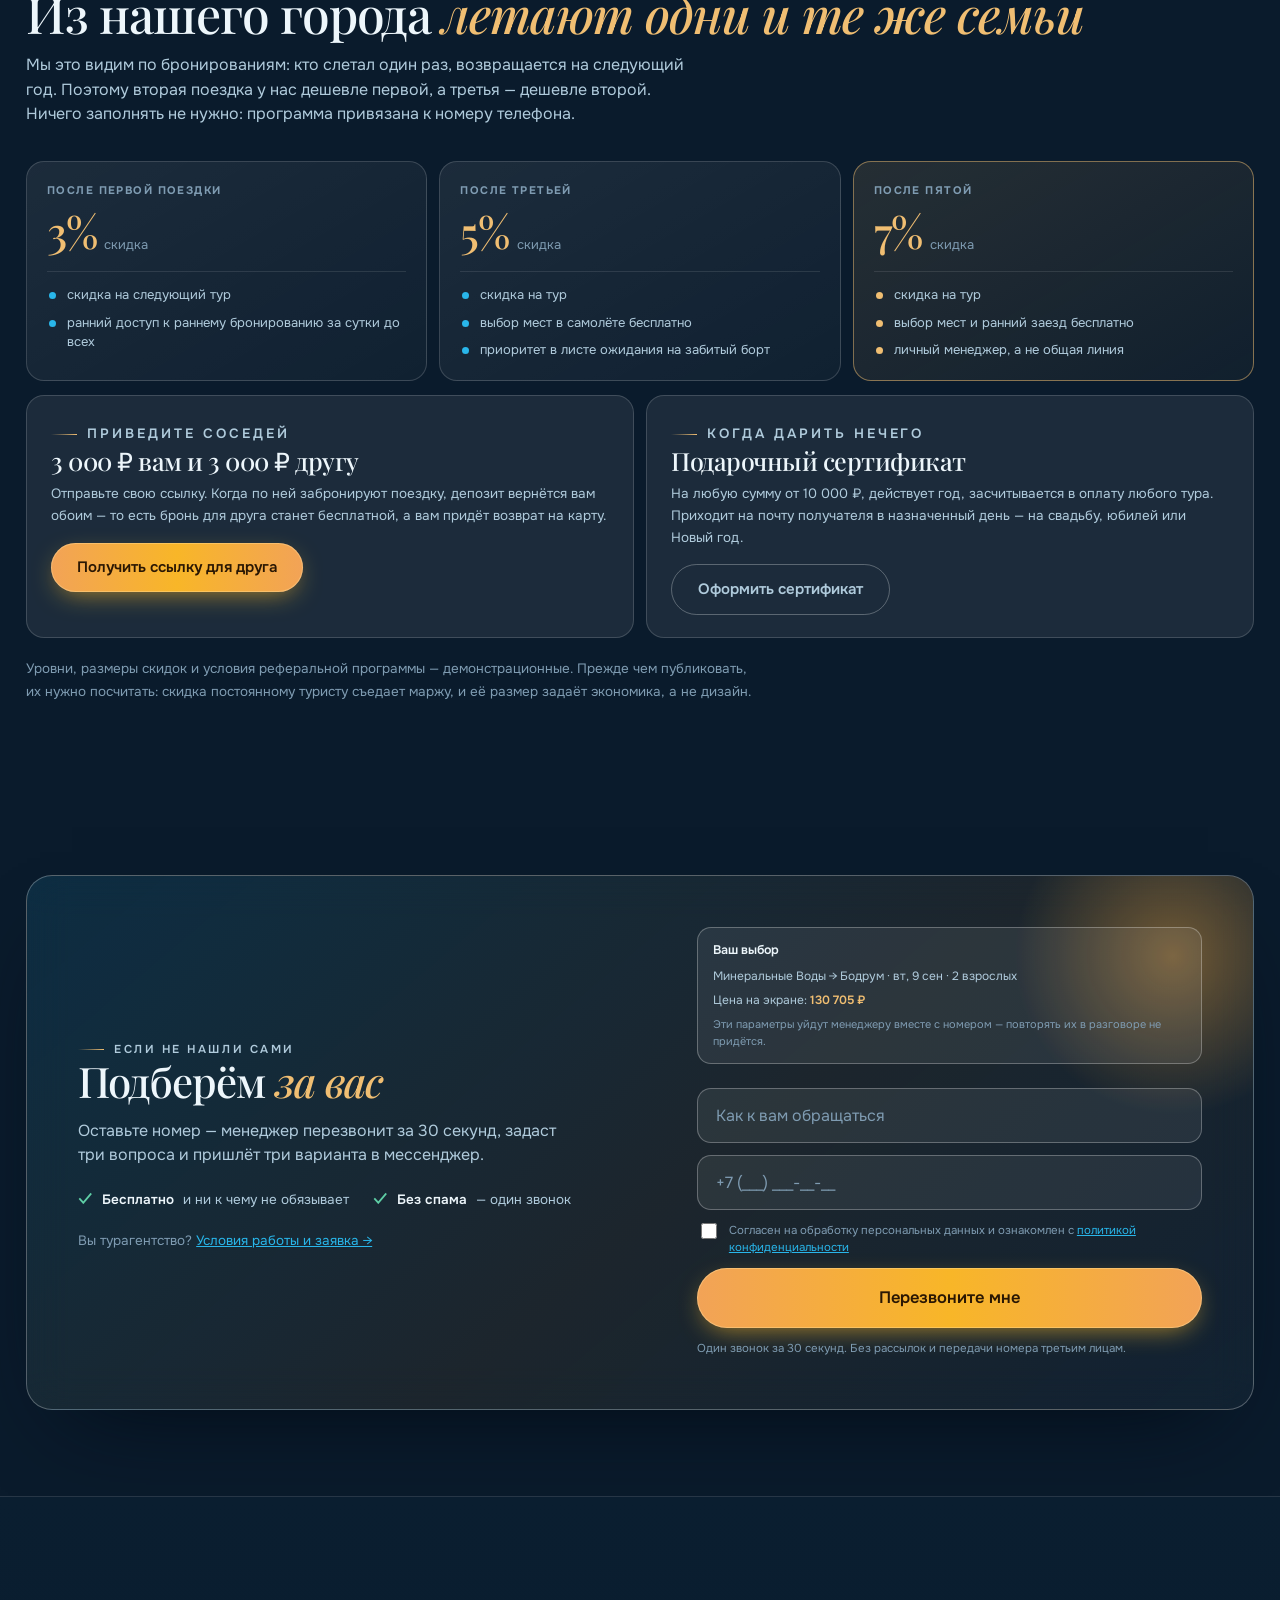
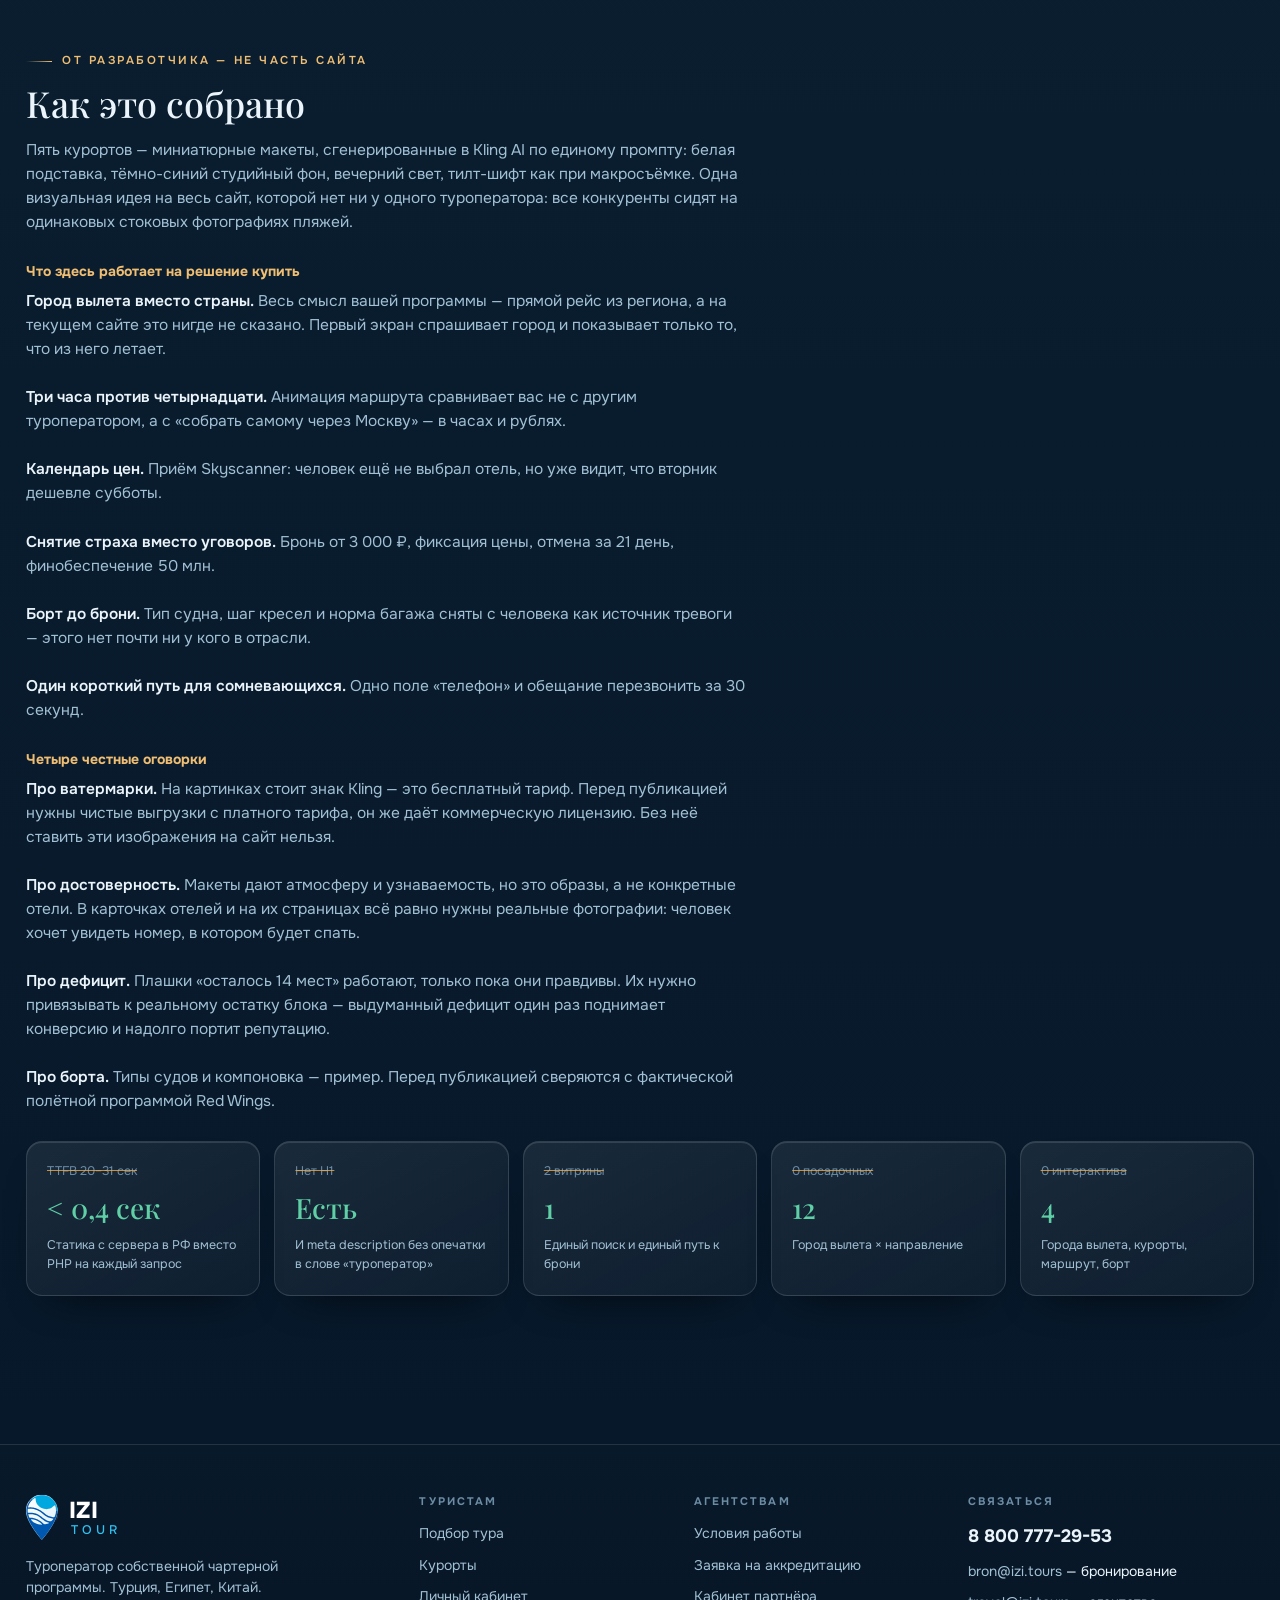
==== commit 5934de69: "Быстрая бронь и календарь месяца больше не уходят ниже цены «от», липкая панель на телефоне показыва" ====
--- a/index.html
+++ b/index.html
@@ -613,10 +613,10 @@
 </aside>
 
 <div class="msg">
-  <a href="#" onclick="return false" aria-label="Написать в WhatsApp" title="WhatsApp">
+  <a href="#" onclick="msgStub('WhatsApp');return false" aria-label="Написать в WhatsApp" title="WhatsApp">
     <svg width="22" height="22" viewBox="0 0 24 24" fill="none"><path d="M3.5 20.5l1.3-4.6A8.4 8.4 0 1 1 8.2 19l-4.7 1.5z" stroke="#5FCFA6" stroke-width="1.6" stroke-linejoin="round"/><path d="M9 8.6c.2-.5.5-.5.8-.5h.6c.2 0 .4 0 .6.5l.7 1.6c.1.3 0 .5-.1.7l-.4.5c-.1.2-.2.4 0 .7.3.5 1 1.4 2 1.9.4.2.6.2.8 0l.6-.6c.2-.2.4-.2.6-.1l1.5.8c.3.2.4.4.4.6 0 .8-.6 1.6-1.4 1.7-.7.1-1.6.1-3.5-.9-2.2-1.2-3.6-3.6-3.7-3.8-.1-.2-.9-1.2-.9-2.3 0-1.1.6-1.6.8-1.8z" fill="#5FCFA6"/></svg>
   </a>
-  <a href="#" onclick="return false" aria-label="Написать в Telegram" title="Telegram">
+  <a href="#" onclick="msgStub('Telegram');return false" aria-label="Написать в Telegram" title="Telegram">
     <svg width="22" height="22" viewBox="0 0 24 24" fill="none"><path d="M3 11.6 20.4 4.8 17 19.6l-4.9-3.1-2.6 2.6-.5-4.1L18.7 6" stroke="#29B6EA" stroke-width="1.6" stroke-linejoin="round"/></svg>
   </a>
 </div>
@@ -627,7 +627,7 @@
 </div>
 
 <div class="sticky dk">
-  <div><span class="price num">130 705 ₽</span><small>за двоих · бронь от 3 000 ₽</small></div>
+  <div><span class="price num" id="mbPrice">130 705 ₽</span><small id="mbSub">за двоих · бронь от 3 000 ₽</small></div>
   <button class="btn btn-ember btn-s" type="button" onclick="bkOpen('sticky')">Забронировать</button>
 </div>
 
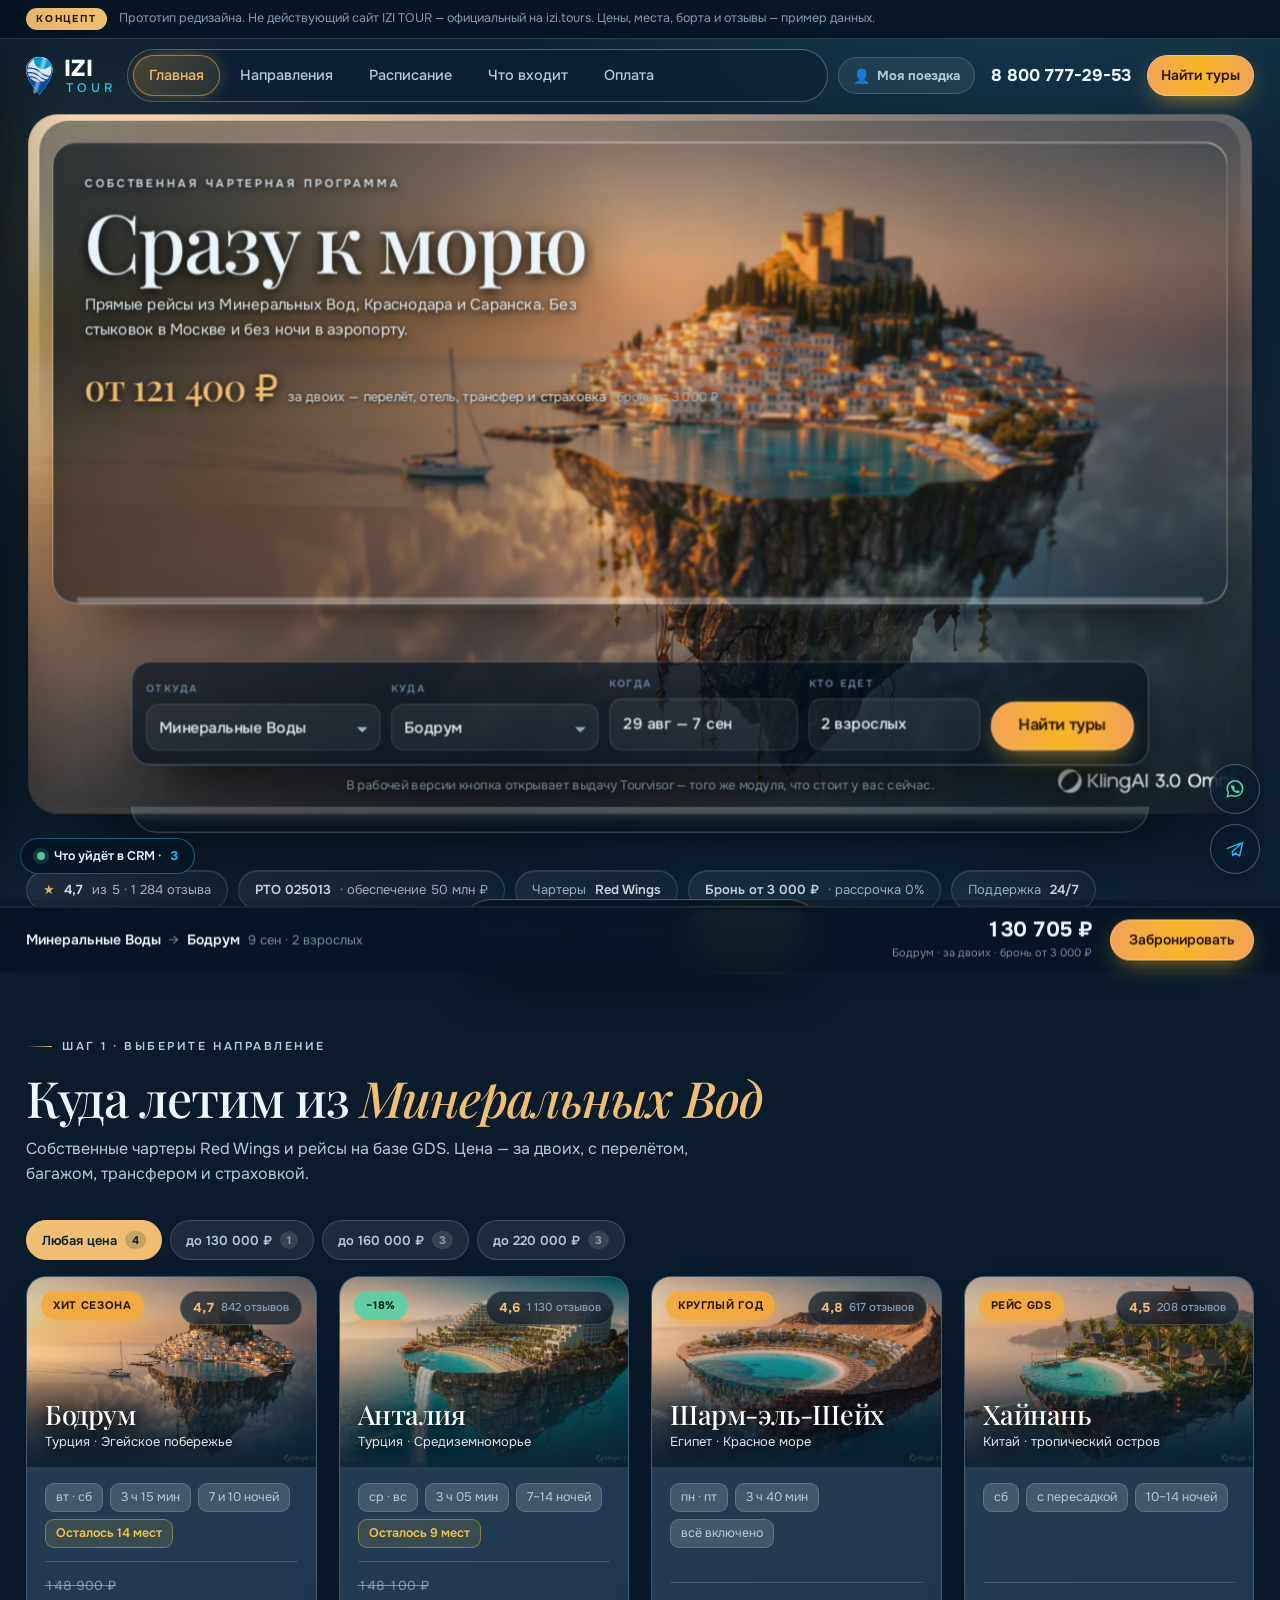
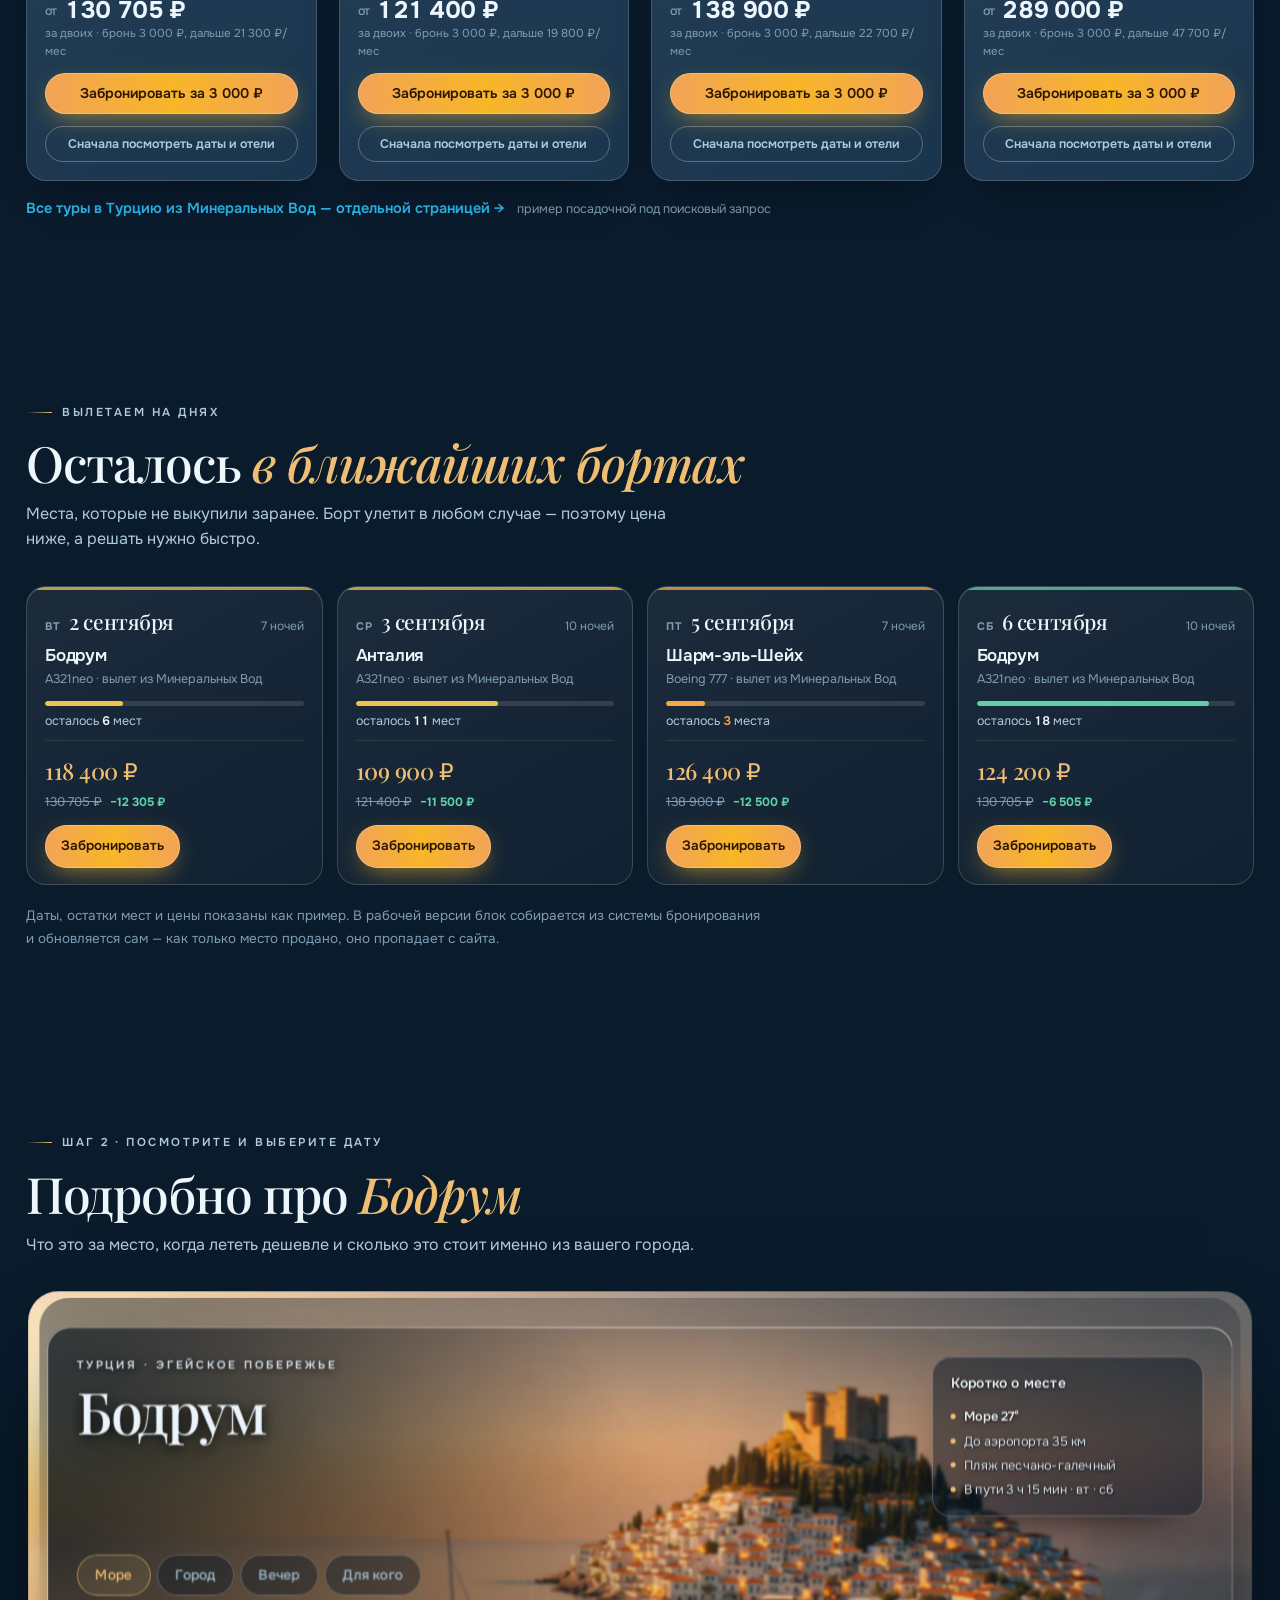
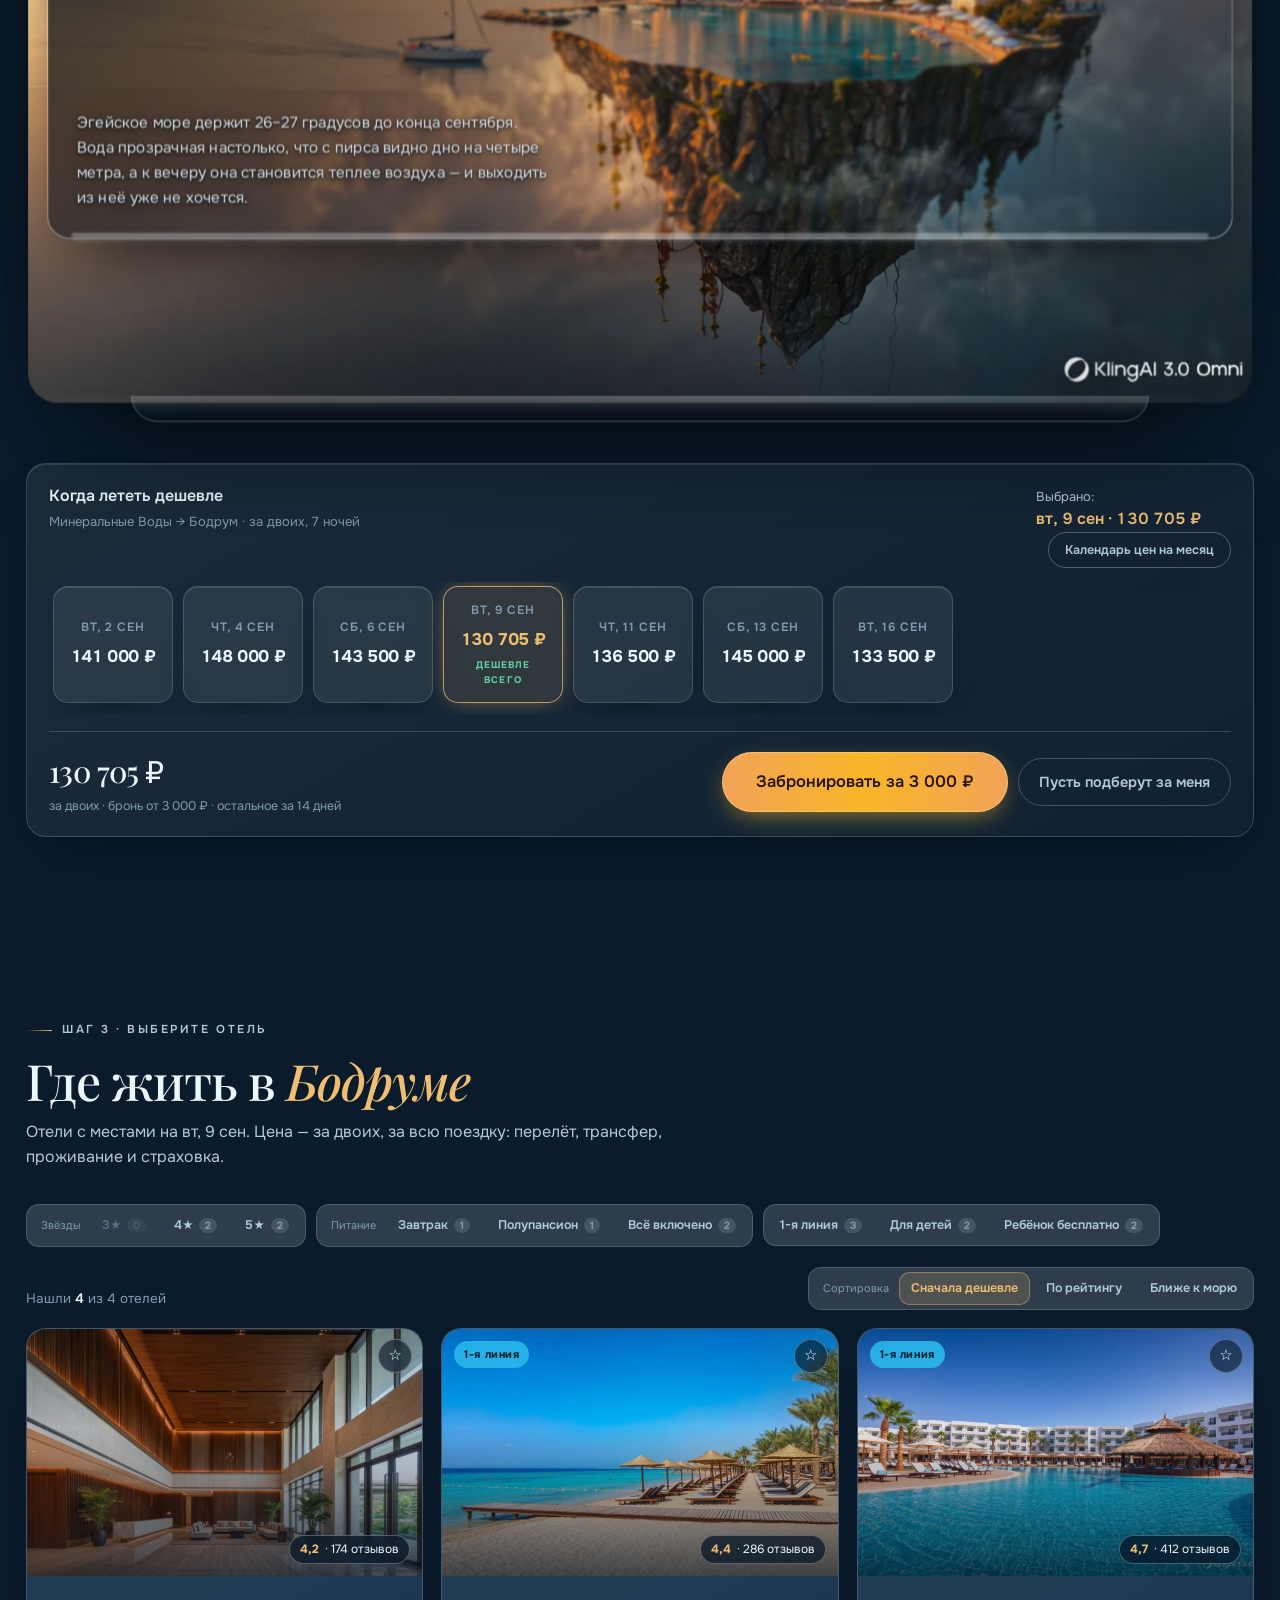
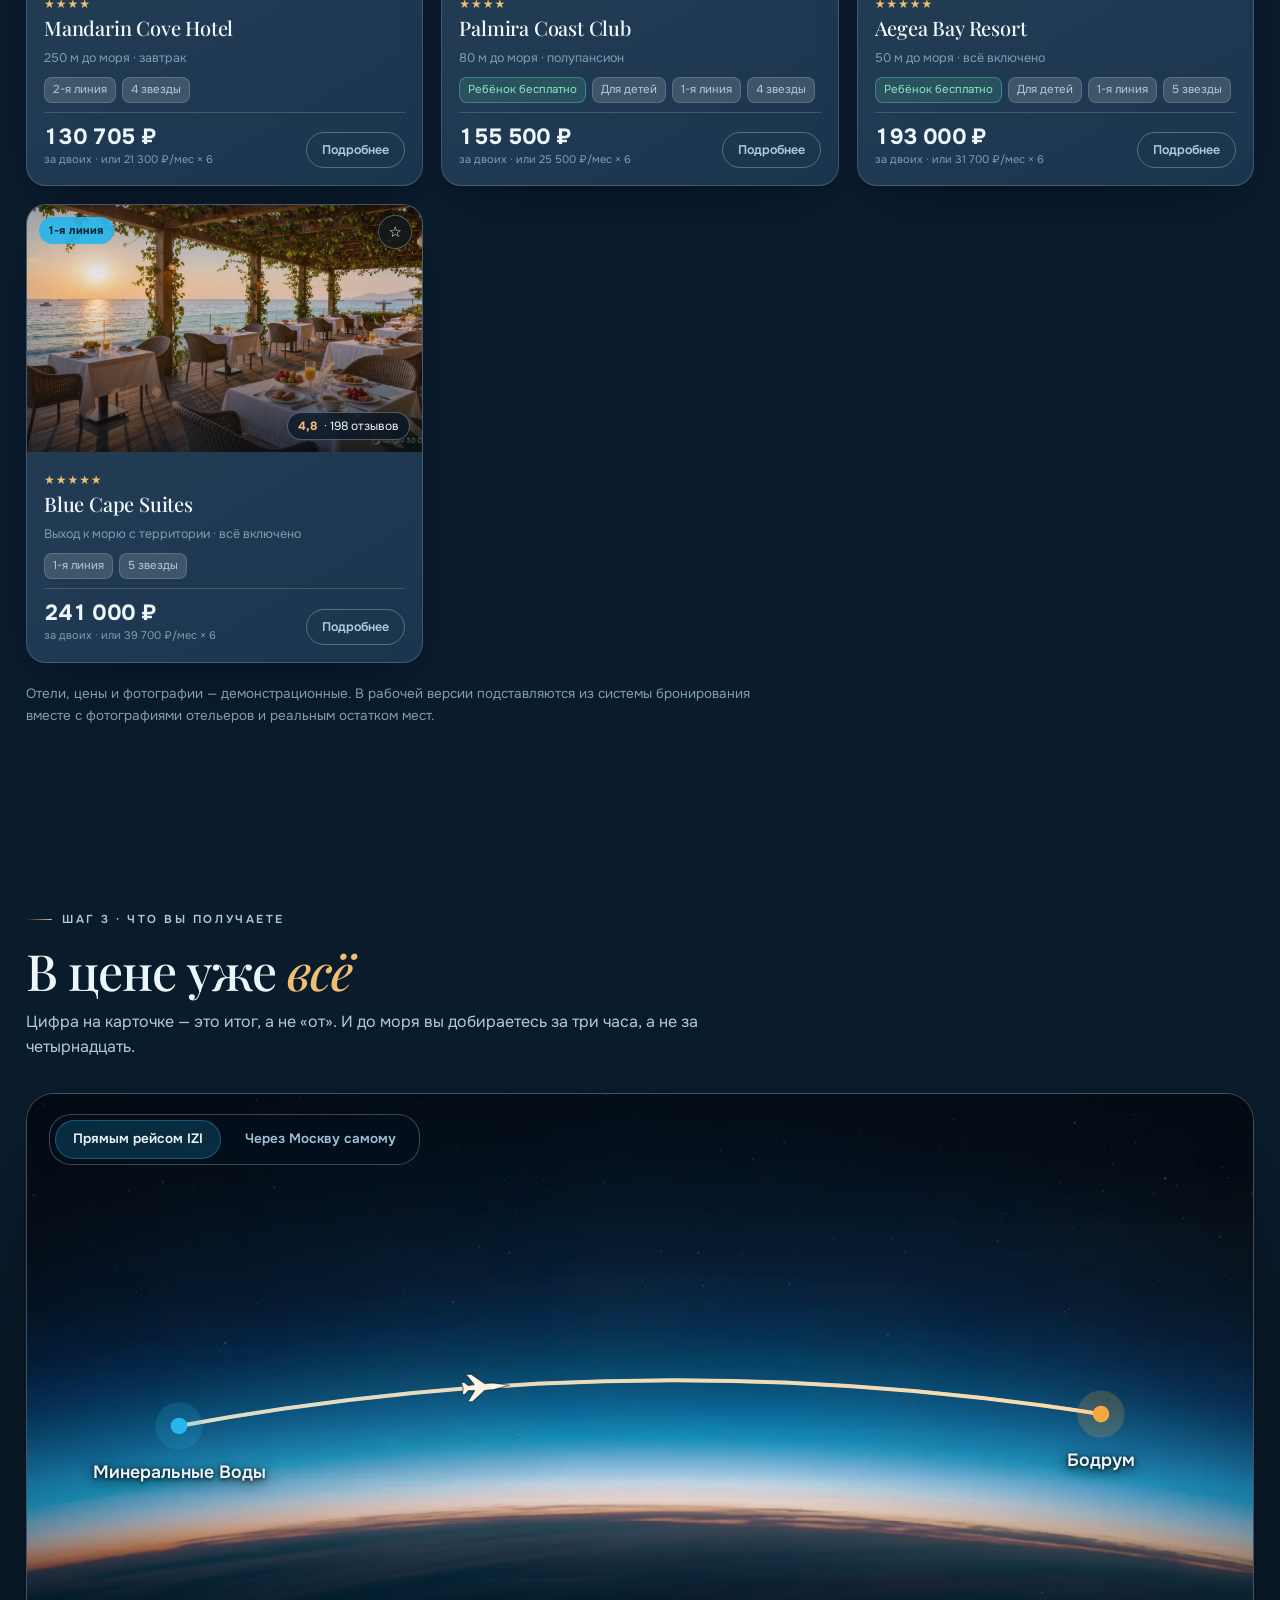
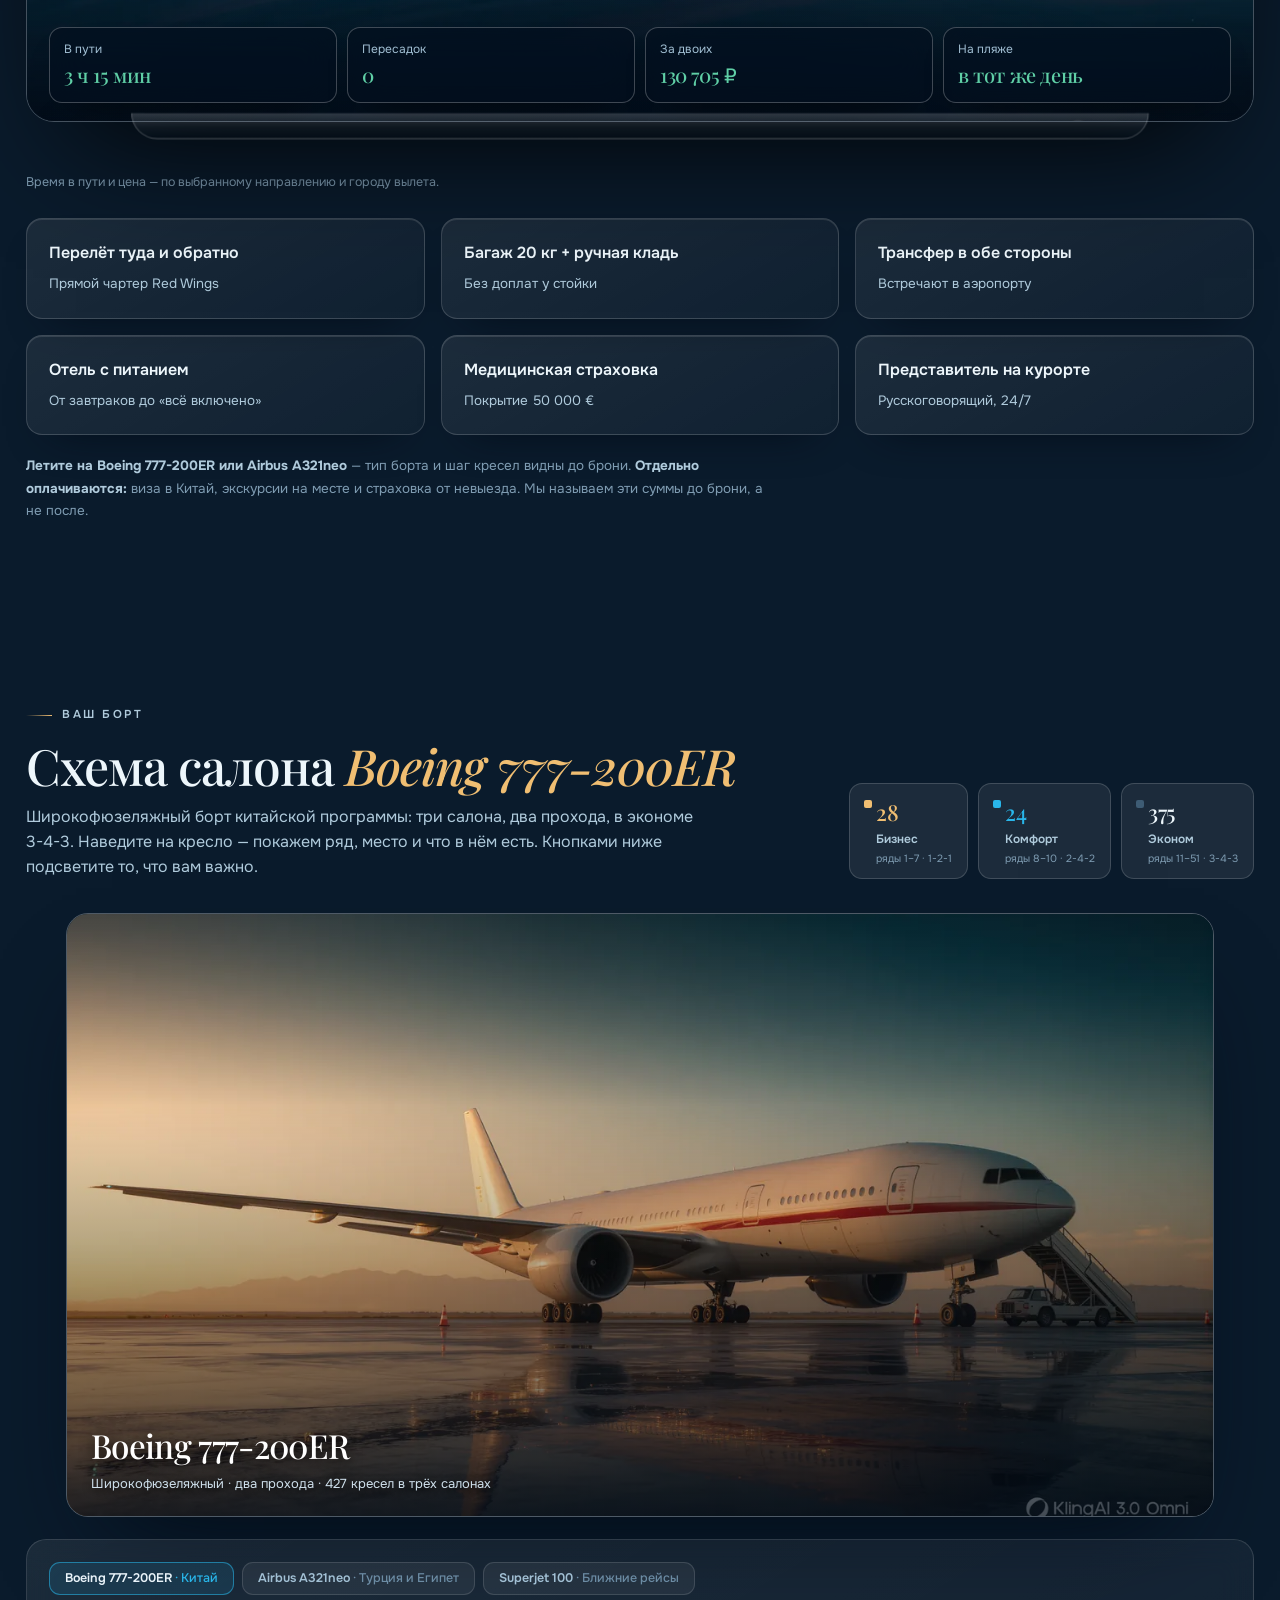
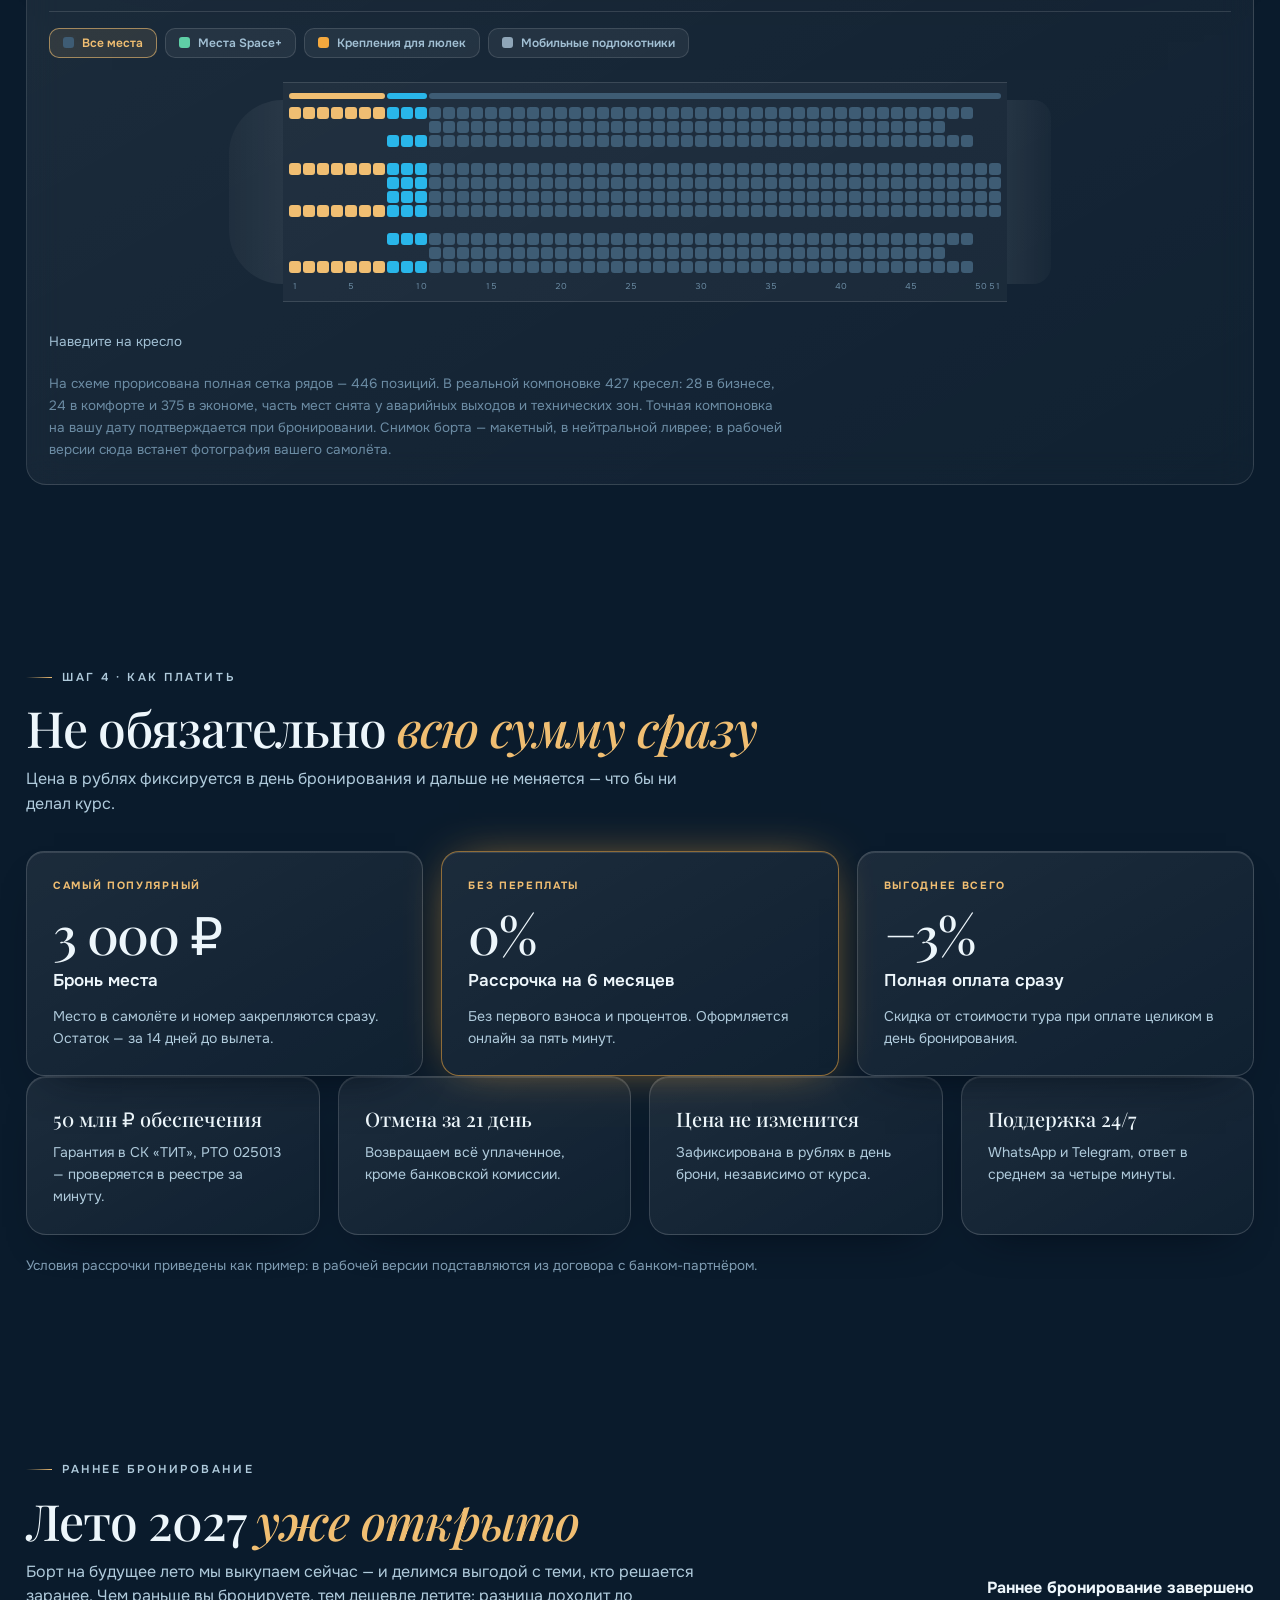
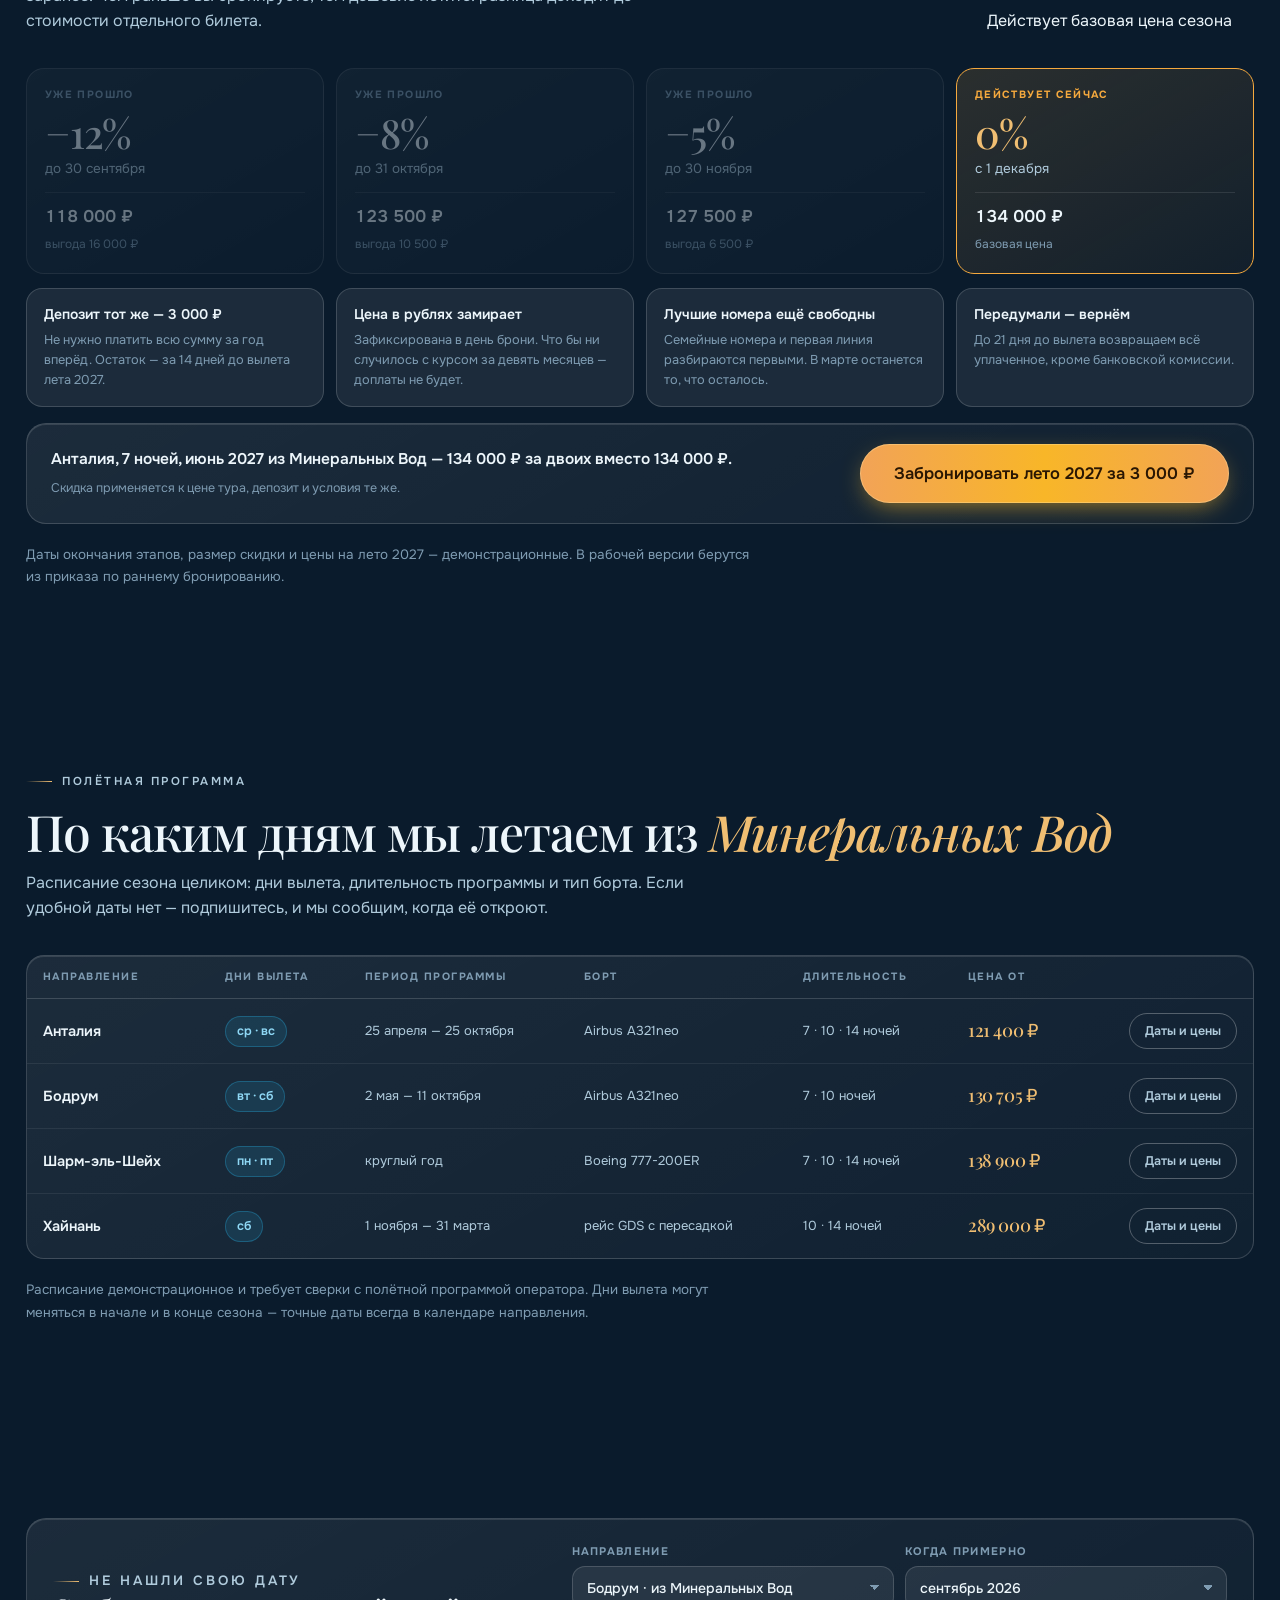
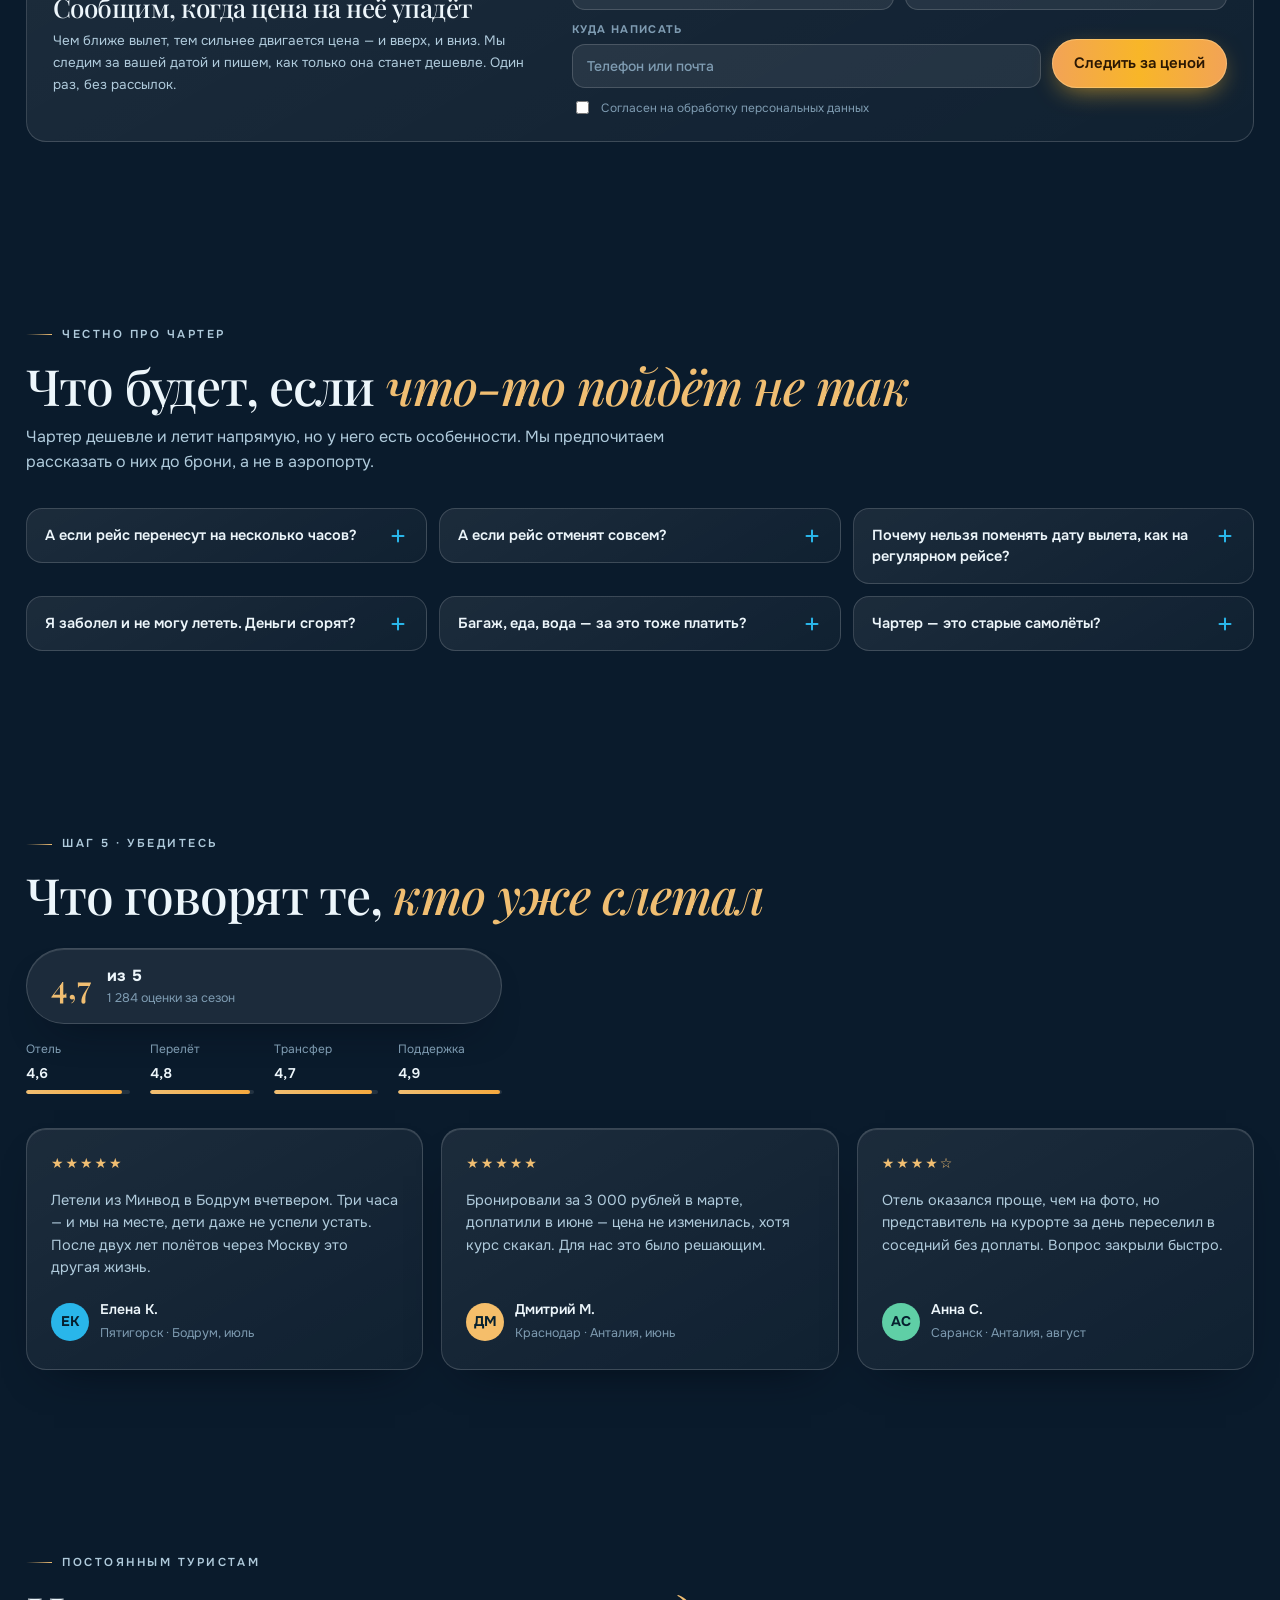
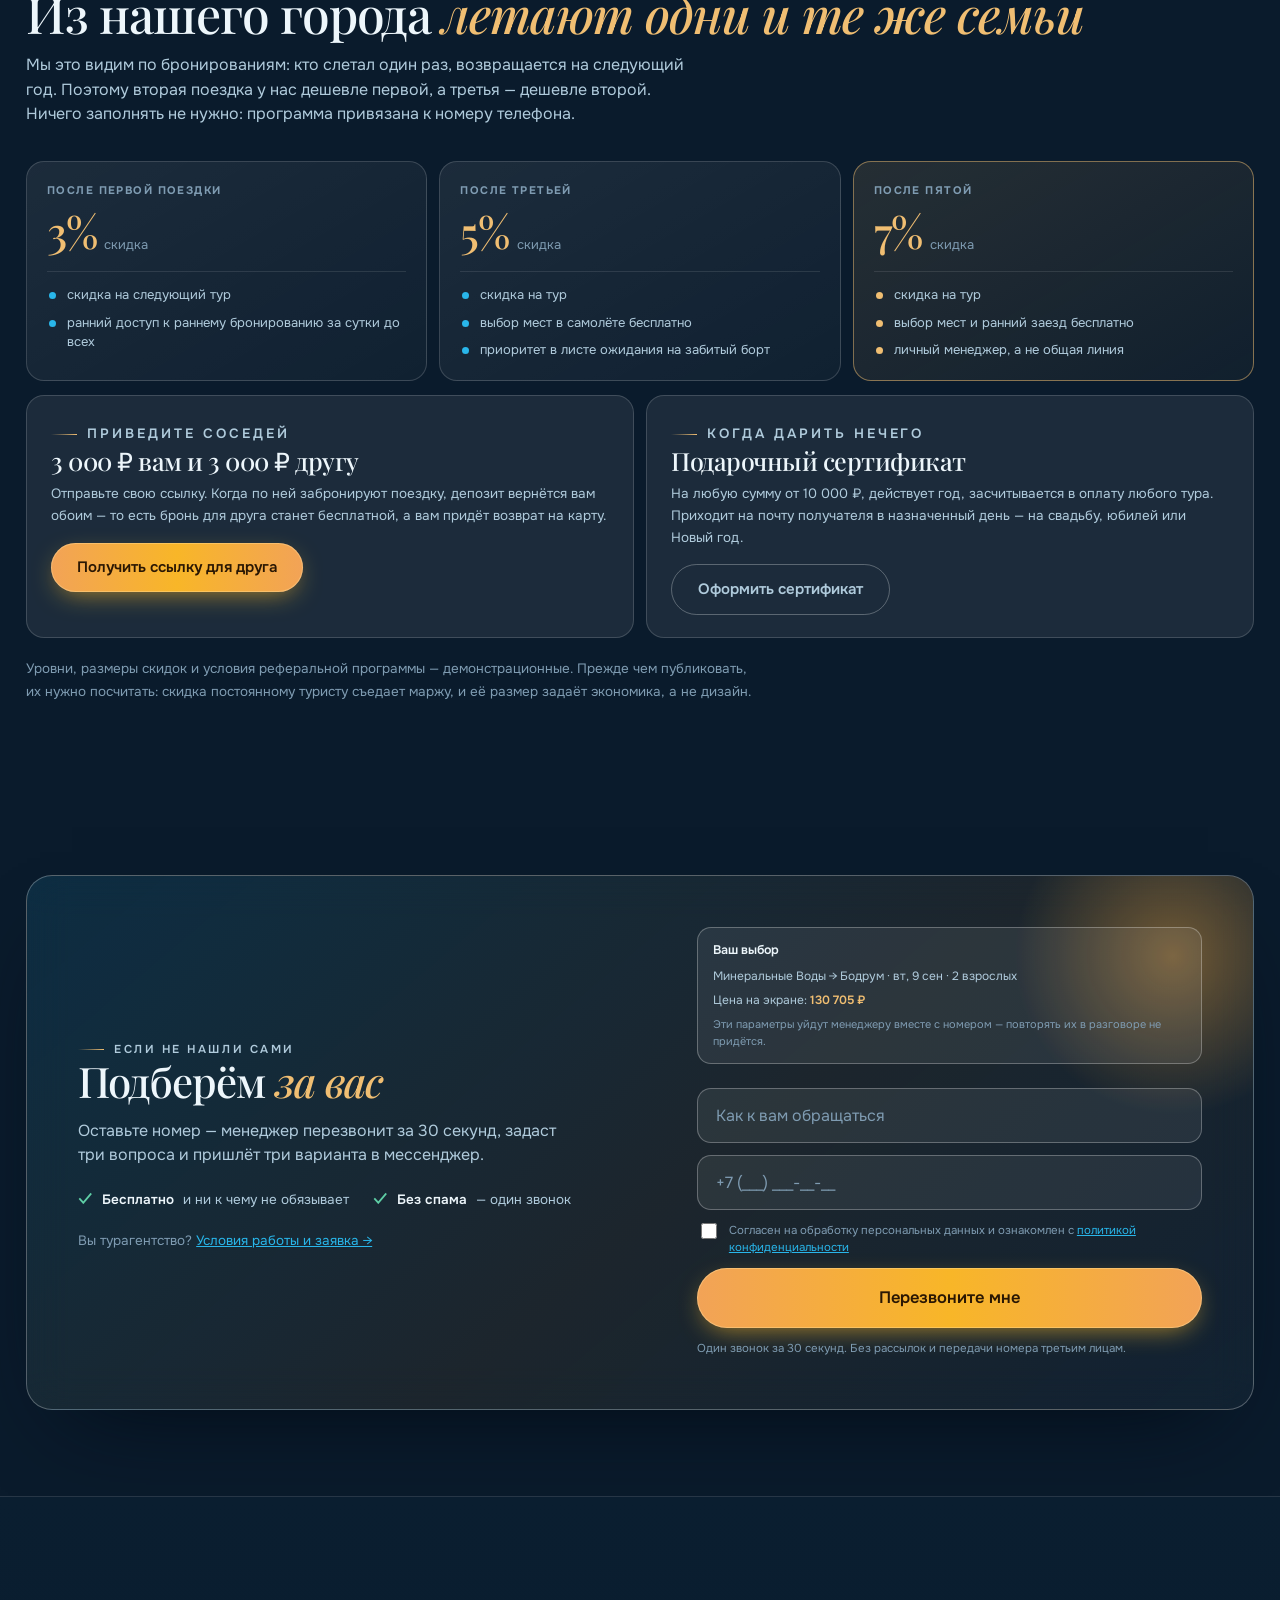
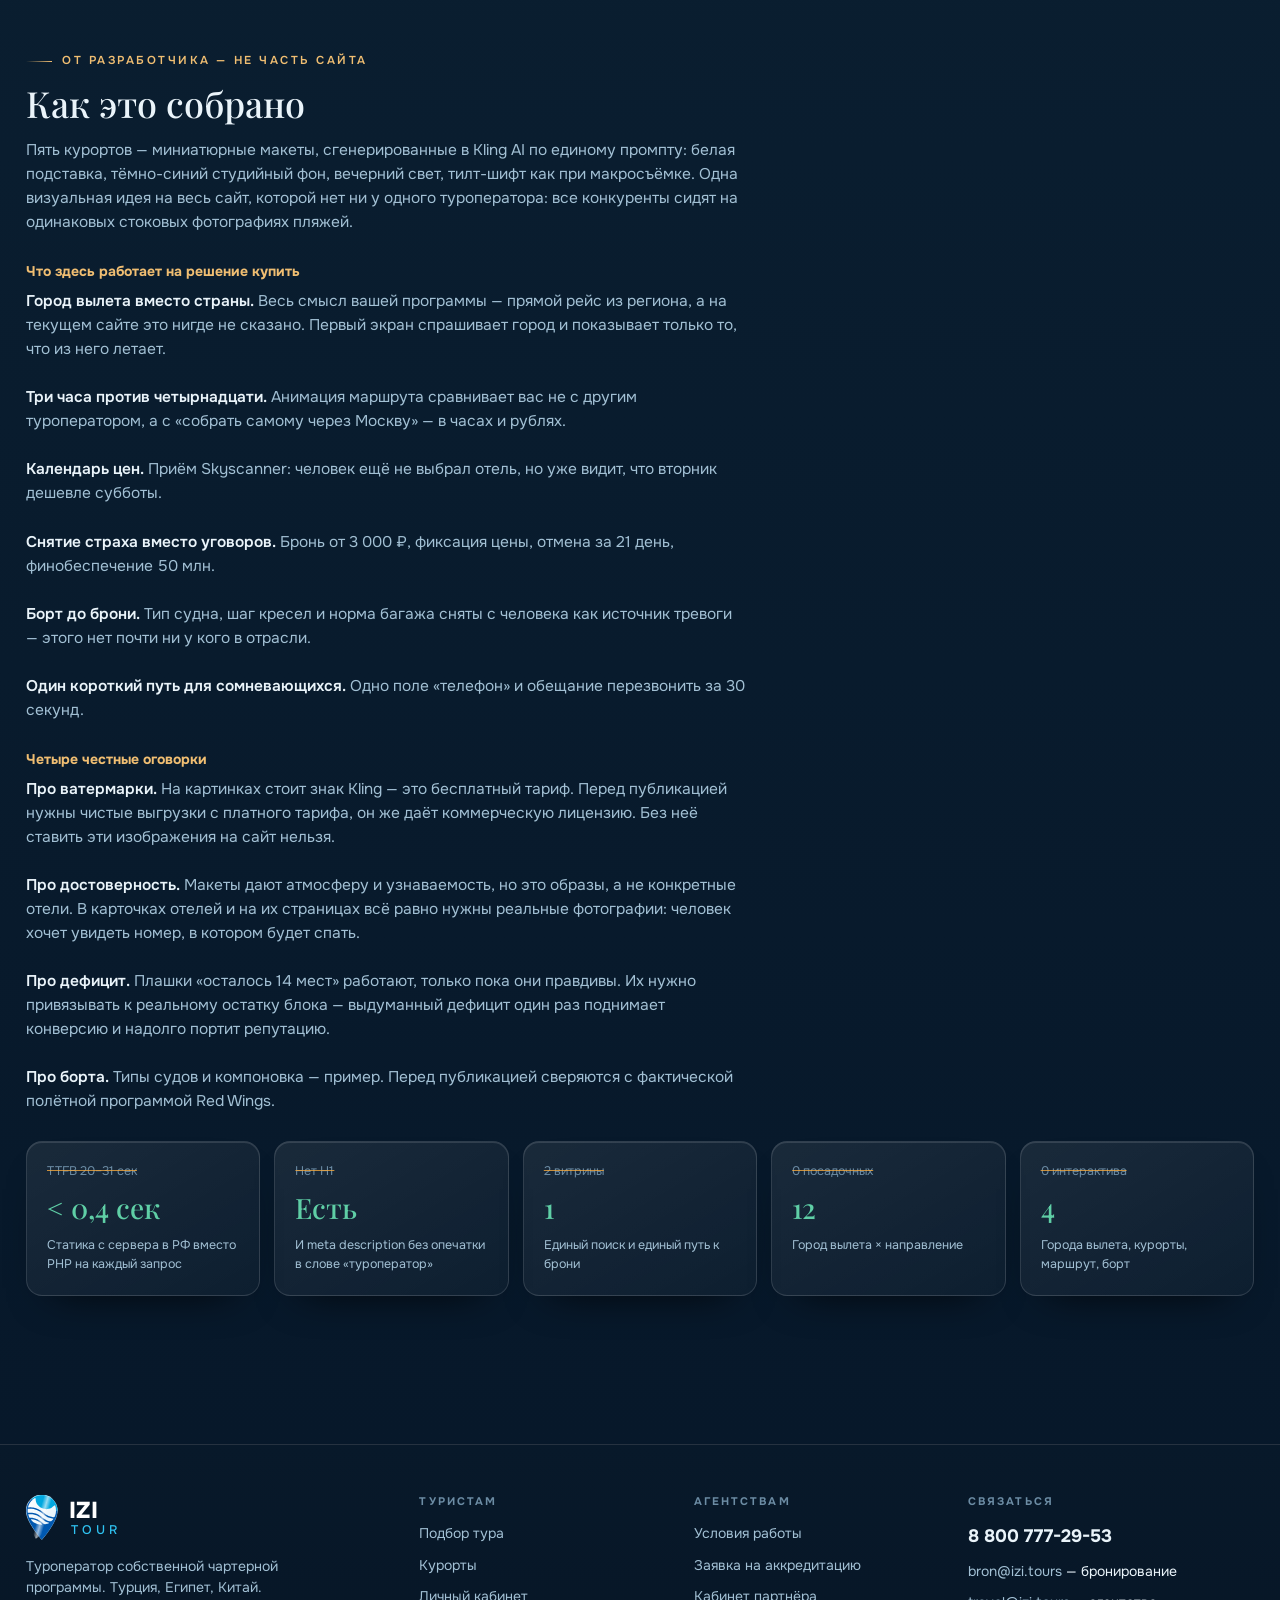
==== commit cfa1ccca: "Плавающая плашка маршрута убрана: контекст и кнопка брони переехали в нижнюю панель, которая не пере" ====
--- a/index.html
+++ b/index.html
@@ -621,14 +621,13 @@
   </a>
 </div>
 
-<div class="stickysearch dk" id="stickysearch">
-  <span class="ss-t"><b id="ssFrom">Минеральные Воды</b> → <b id="ssTo">Бодрум</b> · <span id="ssWhen">29 авг</span> · 2 взрослых</span>
-  <button class="btn btn-ember btn-s" type="button" onclick="jump('#dest')">Найти туры</button>
-</div>
-
-<div class="sticky dk">
-  <div><span class="price num" id="mbPrice">130 705 ₽</span><small id="mbSub">за двоих · бронь от 3 000 ₽</small></div>
-  <button class="btn btn-ember btn-s" type="button" onclick="bkOpen('sticky')">Забронировать</button>
+<div class="sticky dk" id="mbar">
+  <div class="mb-in">
+    <div class="mb-route"><b id="ssFrom">Минеральные Воды</b> <i>→</i> <b id="ssTo">Бодрум</b>
+      <span><span id="ssWhen">9 сен</span> · 2 взрослых</span></div>
+    <div class="mb-p"><span class="price num" id="mbPrice">130 705 ₽</span><small id="mbSub">за двоих · бронь от 3 000 ₽</small></div>
+    <button class="btn btn-ember btn-s" type="button" onclick="bkOpen('sticky')">Забронировать</button>
+  </div>
 </div>
 
 <section class="studio dk">
--- a/assets/css/site.css
+++ b/assets/css/site.css
@@ -433,8 +433,30 @@
 .faq details[open] summary::after{content:"–"}
 .faq p{margin-top:12px;color:var(--text-2);font-size:15px}
 
-.sticky{position:fixed;left:0;right:0;bottom:0;z-index:80;display:none;gap:14px;align-items:center;justify-content:space-between;background:rgba(6,22,38,.94);backdrop-filter:blur(20px);border-top:1px solid var(--stroke);padding:12px 18px}
+.sticky{position:fixed;left:0;right:0;bottom:0;z-index:80;display:block;
+  background:rgba(6,22,38,.94);backdrop-filter:blur(20px);border-top:1px solid var(--stroke);
+  transform:translateY(110%);transition:transform .32s cubic-bezier(.2,.8,.3,1)}
+.sticky.on{transform:none}
+/* когда нижняя панель выехала, поднимаем всё, что живёт у нижнего края */
+body.barup .msg,body.barup .crmfab,body.barup .favbar{bottom:96px}
+.mb-in{max-width:var(--maxw);margin:0 auto;padding:11px 26px;display:flex;gap:18px;align-items:center}
+.mb-route{flex:1 1 auto;min-width:0;font-size:14px;color:var(--text-2);display:flex;gap:8px;align-items:baseline;flex-wrap:wrap}
+.mb-route b{color:var(--text);font-weight:600;white-space:nowrap}
+.mb-route i{font-style:normal;color:var(--text-3)}
+.mb-route>span{color:var(--text-3);font-size:13px;white-space:nowrap}
+.mb-p{flex:none;text-align:right}
 .sticky .price{font-size:21px}.sticky small{display:block;font-size:11px;color:var(--text-3)}
+@media (max-width:820px){
+  .mb-in{padding:10px 16px;gap:12px}
+  .mb-route{font-size:12.5px;gap:5px}
+  .mb-route>span{display:none}
+  .sticky .price{font-size:18px}
+}
+@media (max-width:560px){
+  .mb-route{display:none}
+  .mb-in{justify-content:space-between}
+  .mb-p{text-align:left}
+}
 
 .studio{border-top:1px solid var(--stroke);background:linear-gradient(180deg,#0A1E30,#07182A)}
 .studio .wrap{padding-block:62px}
@@ -516,7 +538,7 @@
 .ss i::after{content:"";display:block;height:100%;width:var(--v,90%);border-radius:3px;background:linear-gradient(90deg,var(--gold),var(--ember))}
 
 /* messengers */
-.msg{position:fixed;right:20px;bottom:26px;z-index:75;display:flex;flex-direction:column;gap:10px}
+.msg{position:fixed;right:20px;bottom:26px;z-index:75;transition:bottom .3s cubic-bezier(.2,.8,.3,1);display:flex;flex-direction:column;gap:10px}
 .msg a{width:50px;height:50px;border-radius:50%;display:grid;place-items:center;text-decoration:none;
   border:1px solid var(--stroke-2);background:rgba(8,26,44,.72);backdrop-filter:blur(16px);
   box-shadow:0 14px 34px -14px var(--shc);transition:transform .18s,border-color .18s}
@@ -589,14 +611,7 @@
 .rstats .rs.good b{color:var(--mint)} .rstats .rs.bad b{color:var(--warn)}
 
 /* sticky search bar */
-.stickysearch{position:fixed;left:50%;transform:translateX(-50%) translateY(-160%);top:88px;z-index:58;
-  display:none;align-items:center;gap:14px;padding:9px 9px 9px 20px;border-radius:100px;
-  background:rgba(6,22,38,.94);border:1px solid var(--stroke-2);backdrop-filter:blur(22px);
-  box-shadow:0 24px 56px -24px var(--shc);transition:transform .4s cubic-bezier(.2,.8,.3,1)}
-.stickysearch.on{transform:translateX(-50%) translateY(0)}
-.stickysearch .ss-t{font-size:14px;color:var(--text-2);white-space:nowrap}
-.stickysearch .ss-t b{color:var(--text);font-weight:600}
-@media (min-width:900px){.stickysearch{display:flex}}
+@media (min-width:900px){}
 
 .rev{opacity:0;transform:translateY(24px);transition:opacity .8s cubic-bezier(.2,.7,.3,1),transform .8s cubic-bezier(.2,.7,.3,1)}
 .rev.in{opacity:1;transform:none}
@@ -659,7 +674,6 @@
   .valgrid .incl{grid-template-columns:1fr}
   .hotel{grid-template-columns:1fr}
   .foot-top{grid-template-columns:1fr}
-  .sticky{display:flex}
   body{padding-bottom:76px}
   .nextcard{display:none}
   .heroCta{position:absolute;top:10px;right:10px;transform:none}
@@ -812,7 +826,7 @@
 }
 
 /* ---------- демо-панель сбора данных ---------- */
-.crmfab{position:fixed;left:20px;bottom:26px;z-index:76;display:inline-flex;align-items:center;gap:9px;
+.crmfab{position:fixed;left:20px;bottom:26px;z-index:76;transition:bottom .3s cubic-bezier(.2,.8,.3,1),border-color .2s,transform .2s;display:inline-flex;align-items:center;gap:9px;
   padding:11px 16px;border-radius:100px;cursor:pointer;font:600 12.5px/1 var(--ui);
   color:#EAF4FA;background:rgba(6,22,38,.92);border:1px solid rgba(41,182,234,.45);
   backdrop-filter:blur(18px);box-shadow:0 18px 40px -20px rgba(0,0,0,.95);transition:.2s}
@@ -1313,7 +1327,7 @@
 }
 
 /* ---------- сравнение и подборка ---------- */
-.favbar{position:fixed;left:50%;bottom:26px;transform:translateX(-50%) translateY(140%);z-index:78;
+.favbar{position:fixed;left:50%;bottom:26px;transition:bottom .3s cubic-bezier(.2,.8,.3,1),transform .4s cubic-bezier(.2,.8,.3,1);transform:translateX(-50%) translateY(140%);z-index:78;
   display:flex;align-items:center;gap:12px;padding:10px 12px 10px 20px;border-radius:100px;
   background:rgba(6,22,38,.94);border:1px solid rgba(240,190,114,.42);backdrop-filter:blur(20px);
   box-shadow:0 26px 56px -22px rgba(0,0,0,1);transition:transform .4s cubic-bezier(.2,.8,.3,1)}
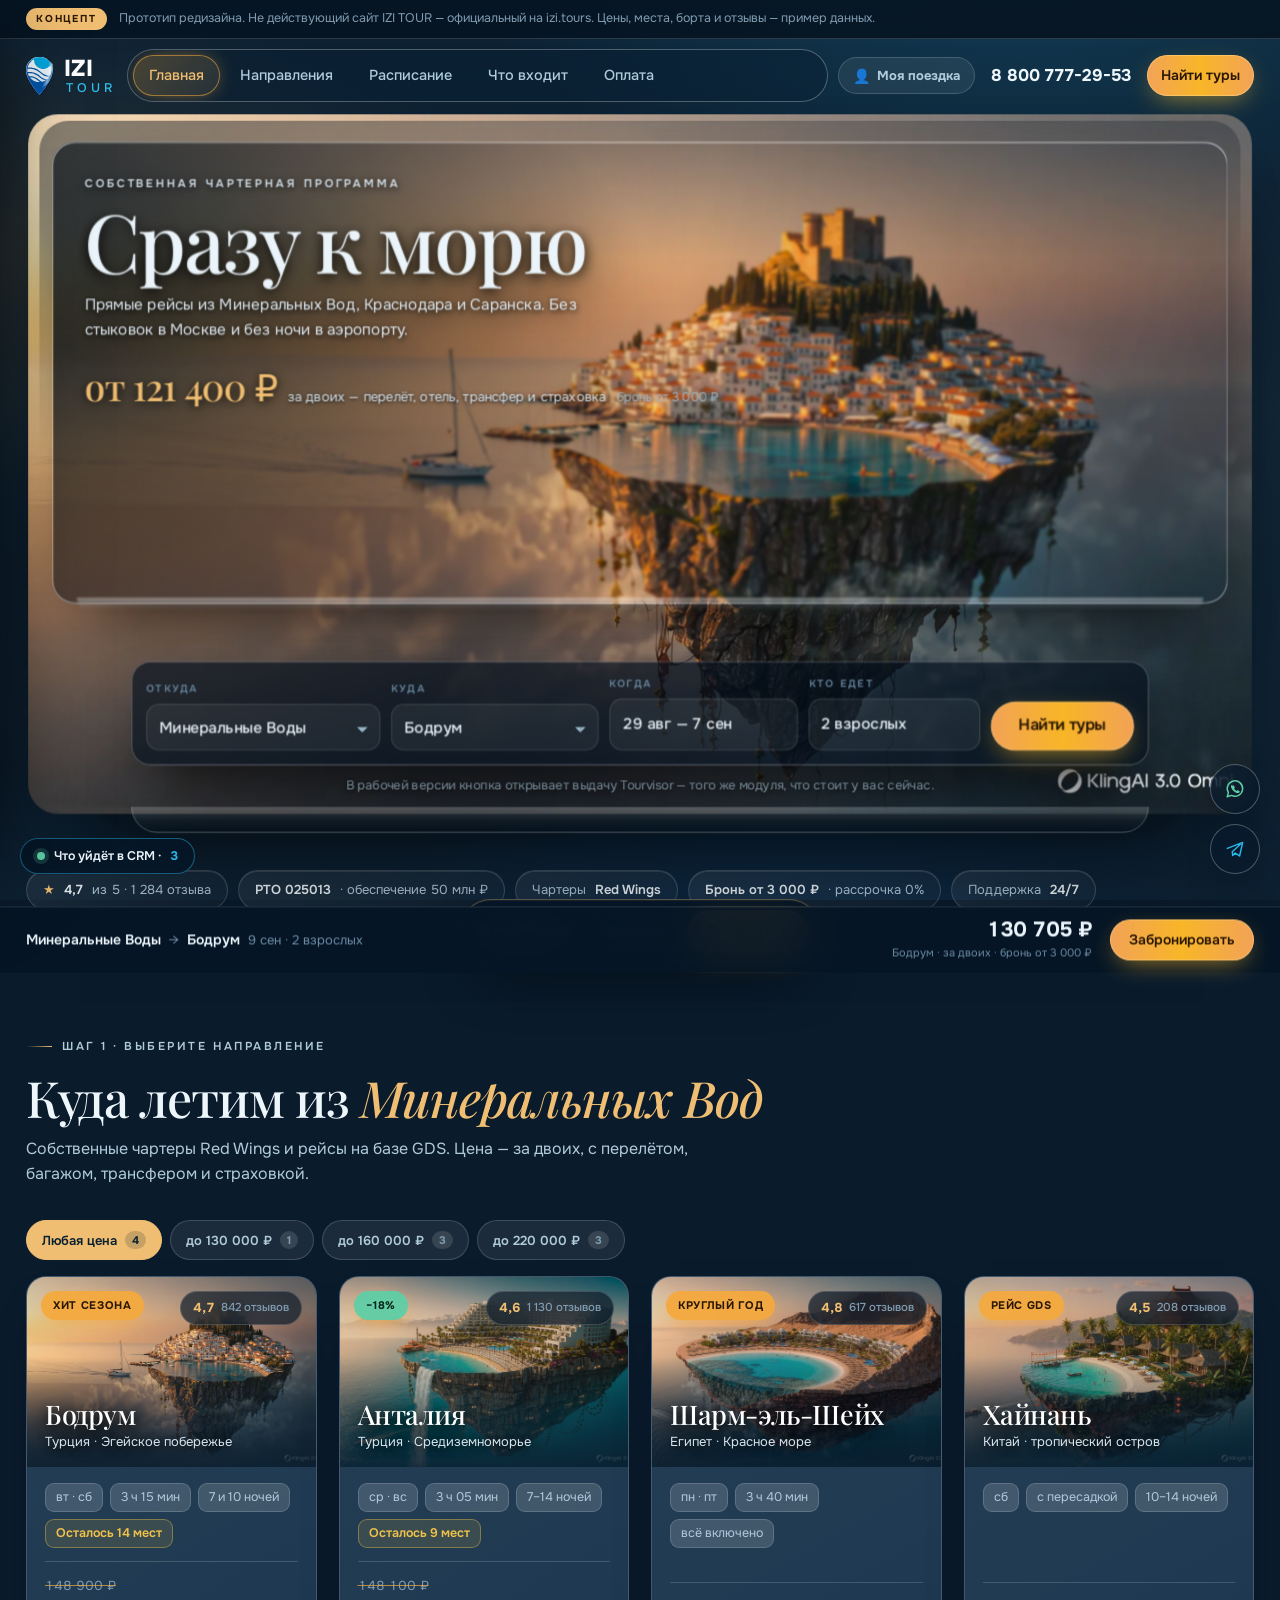
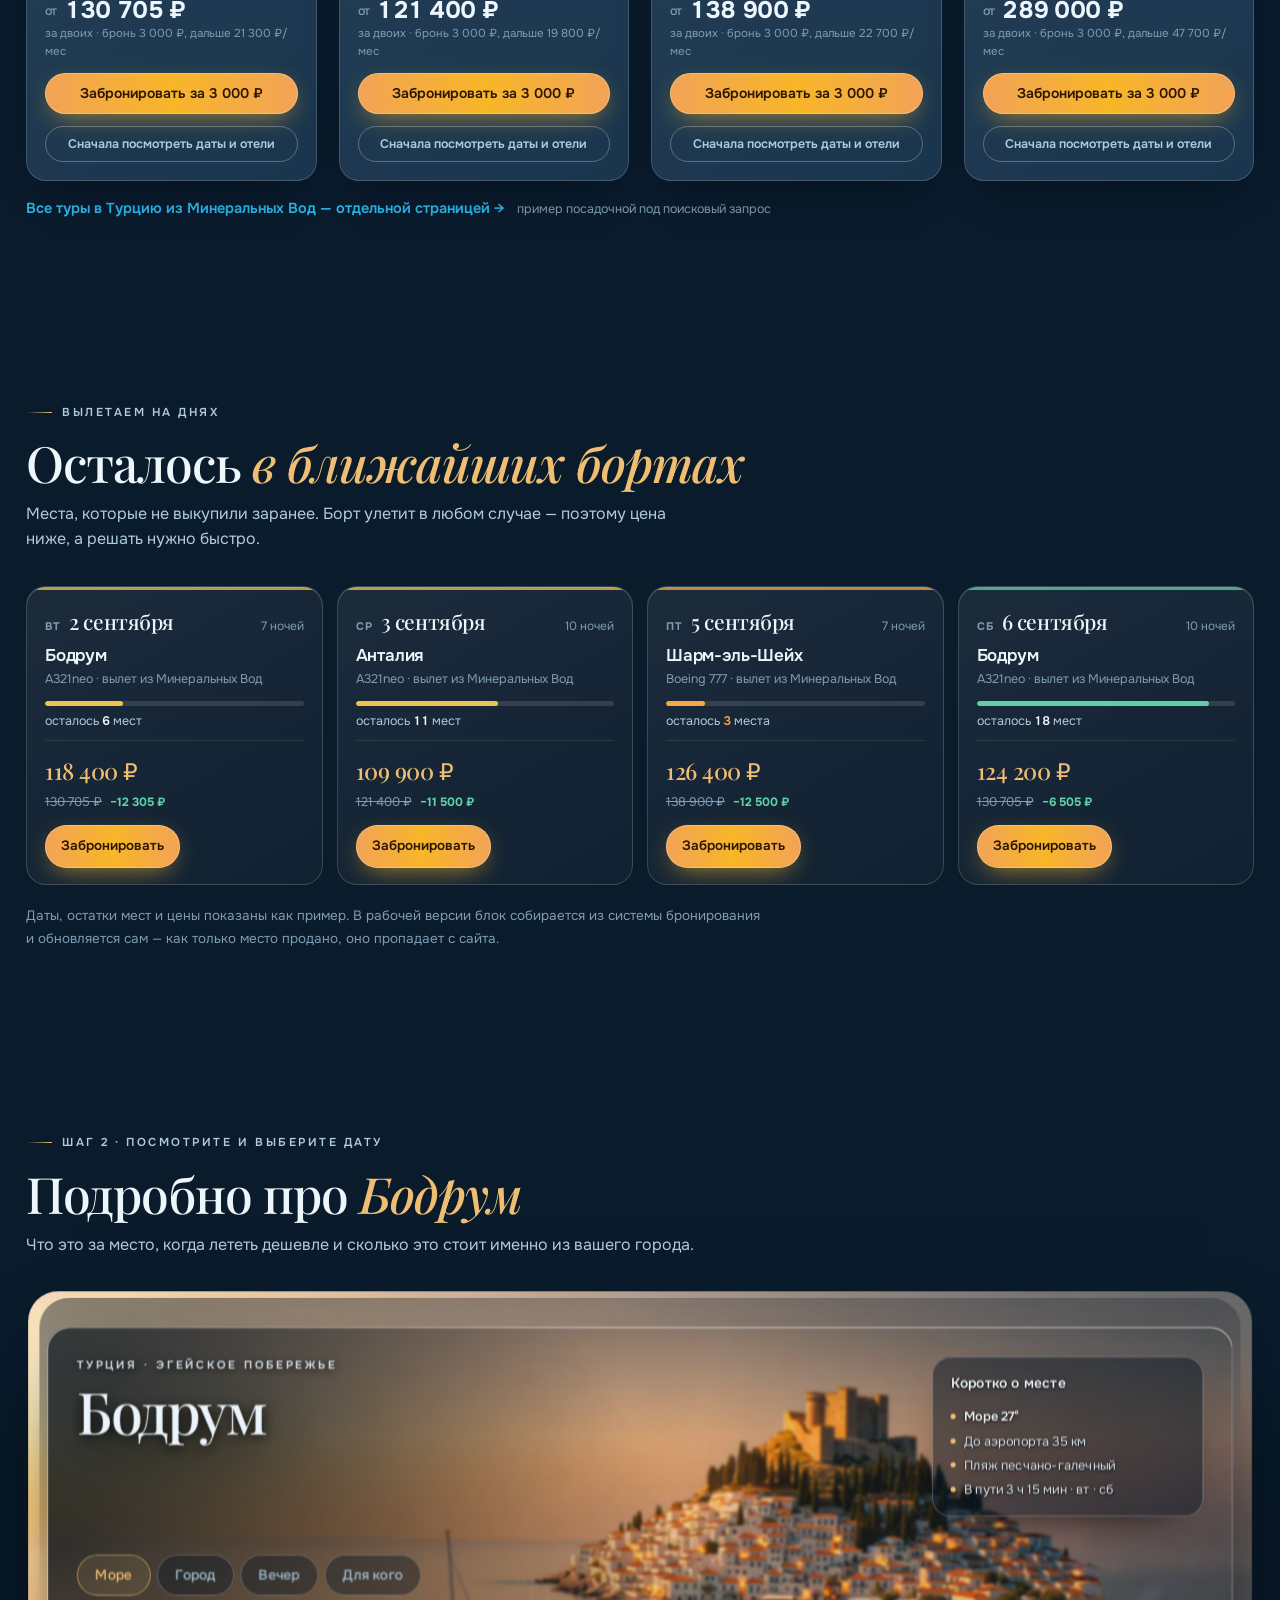
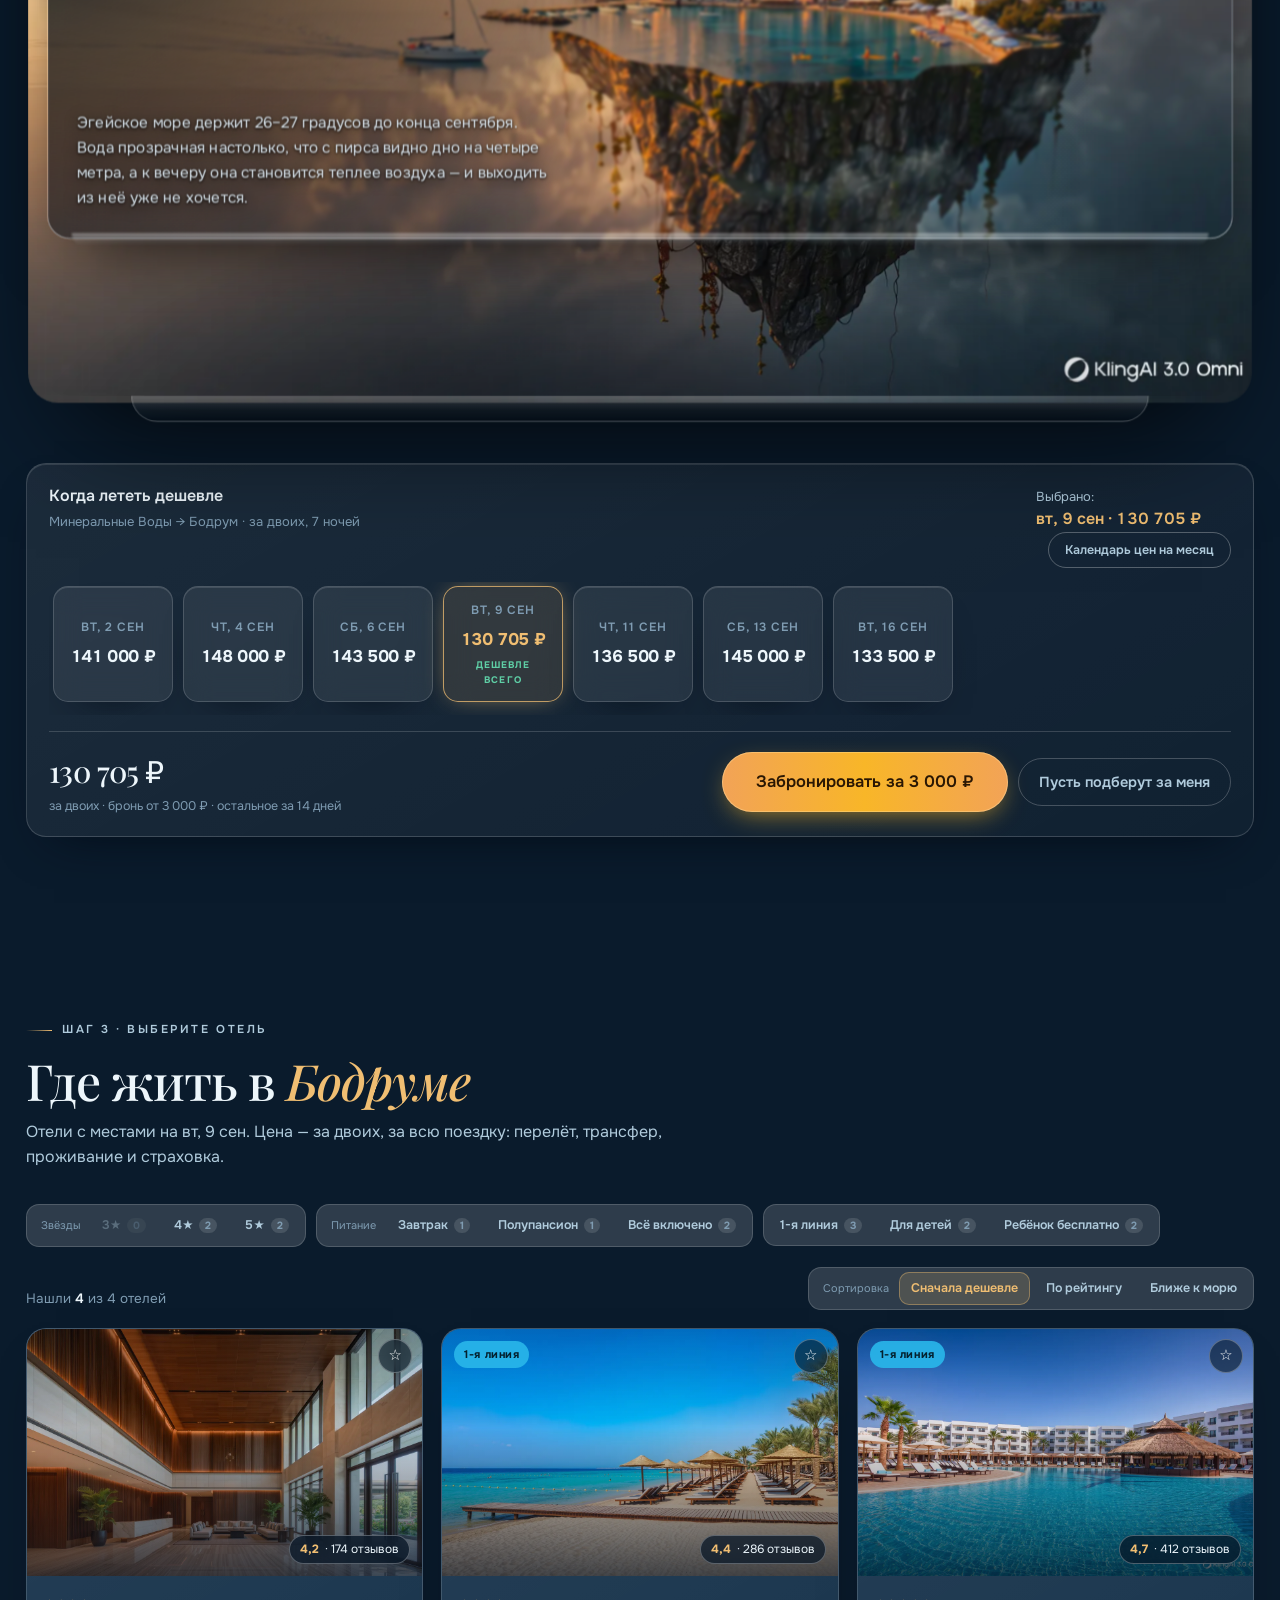
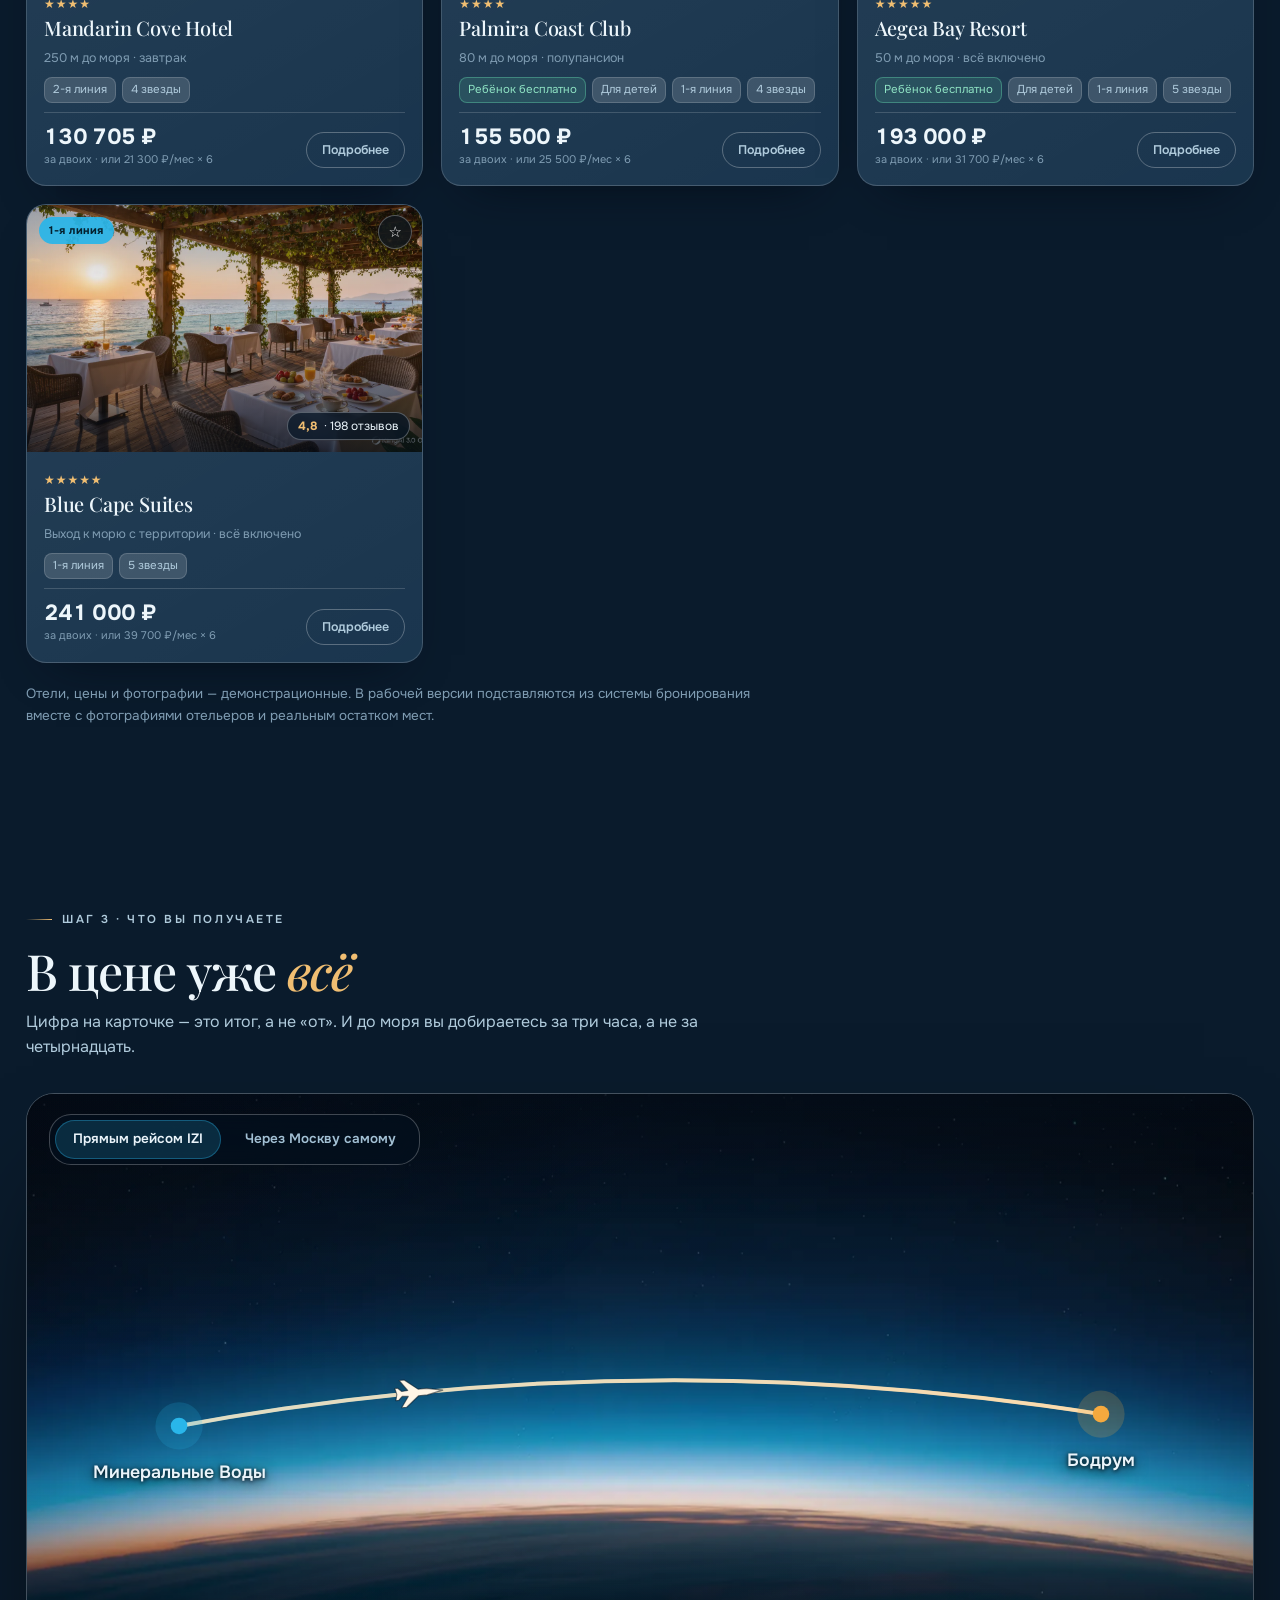
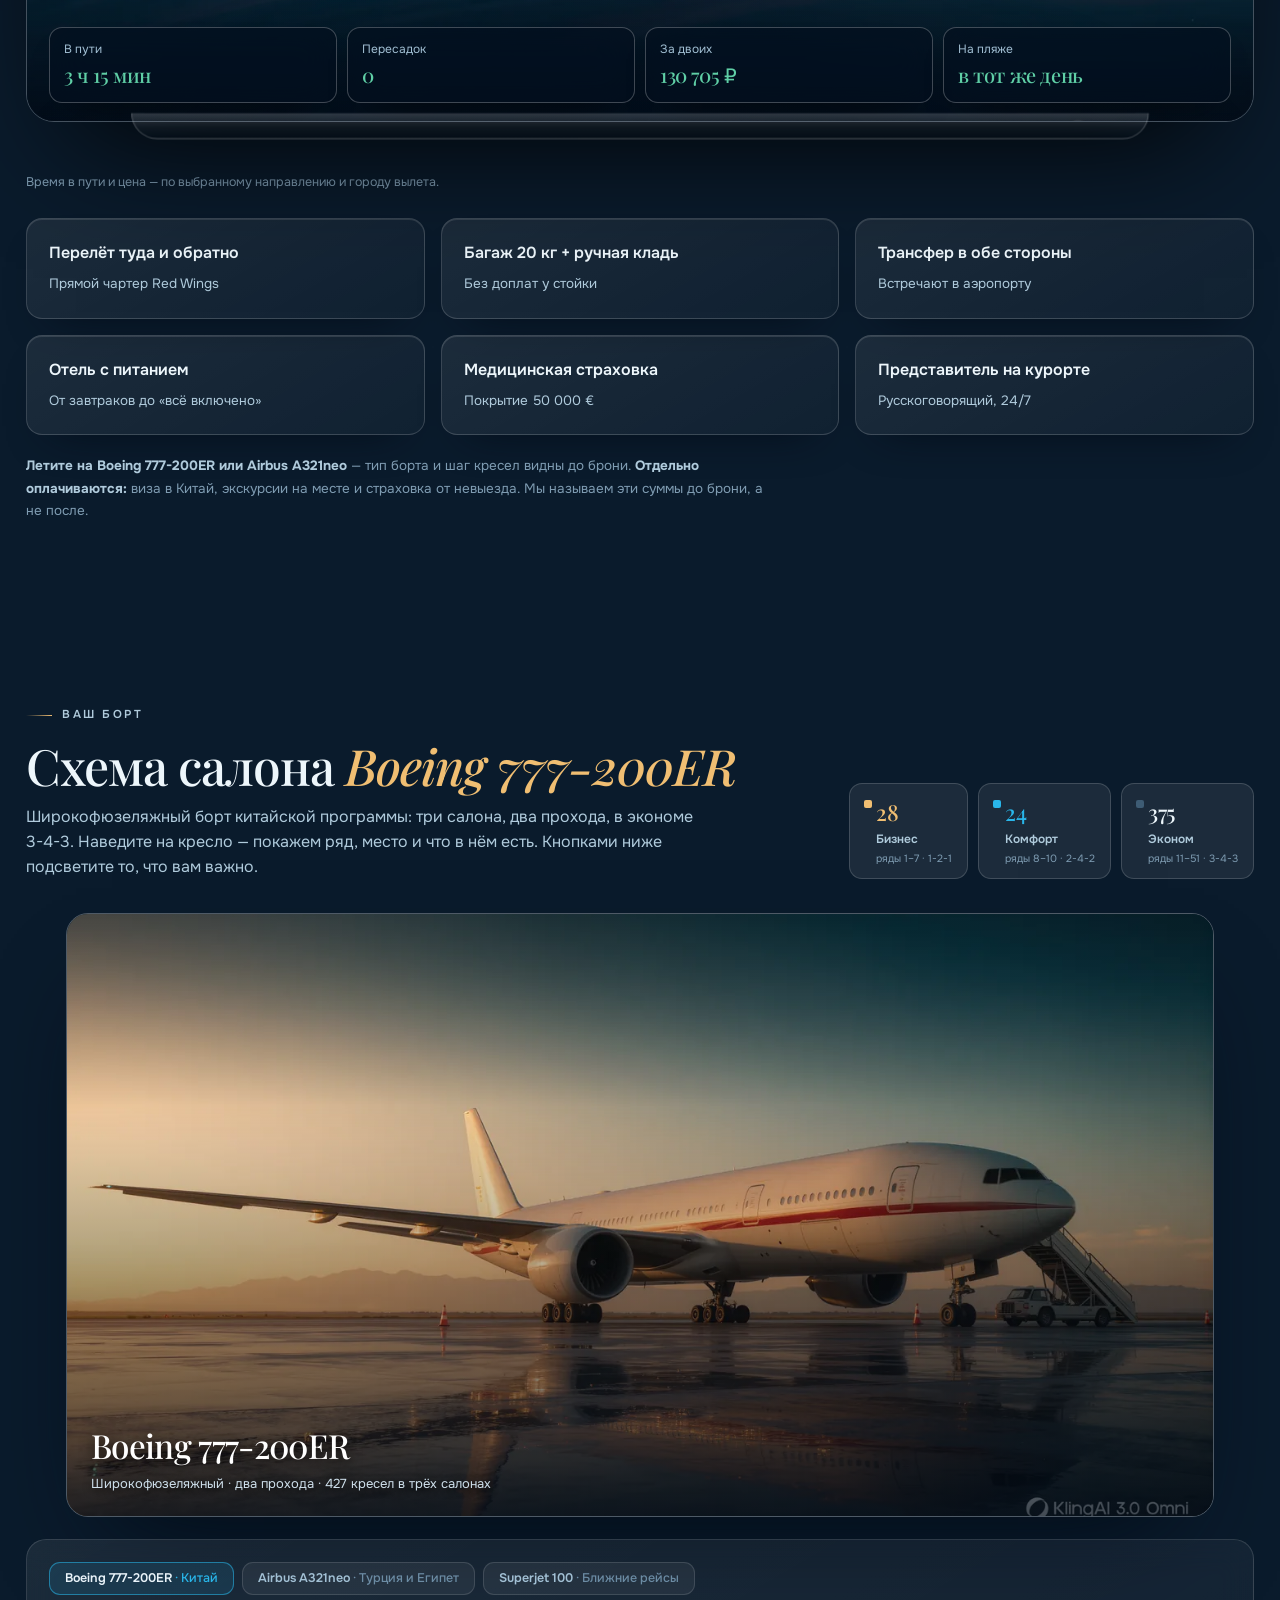
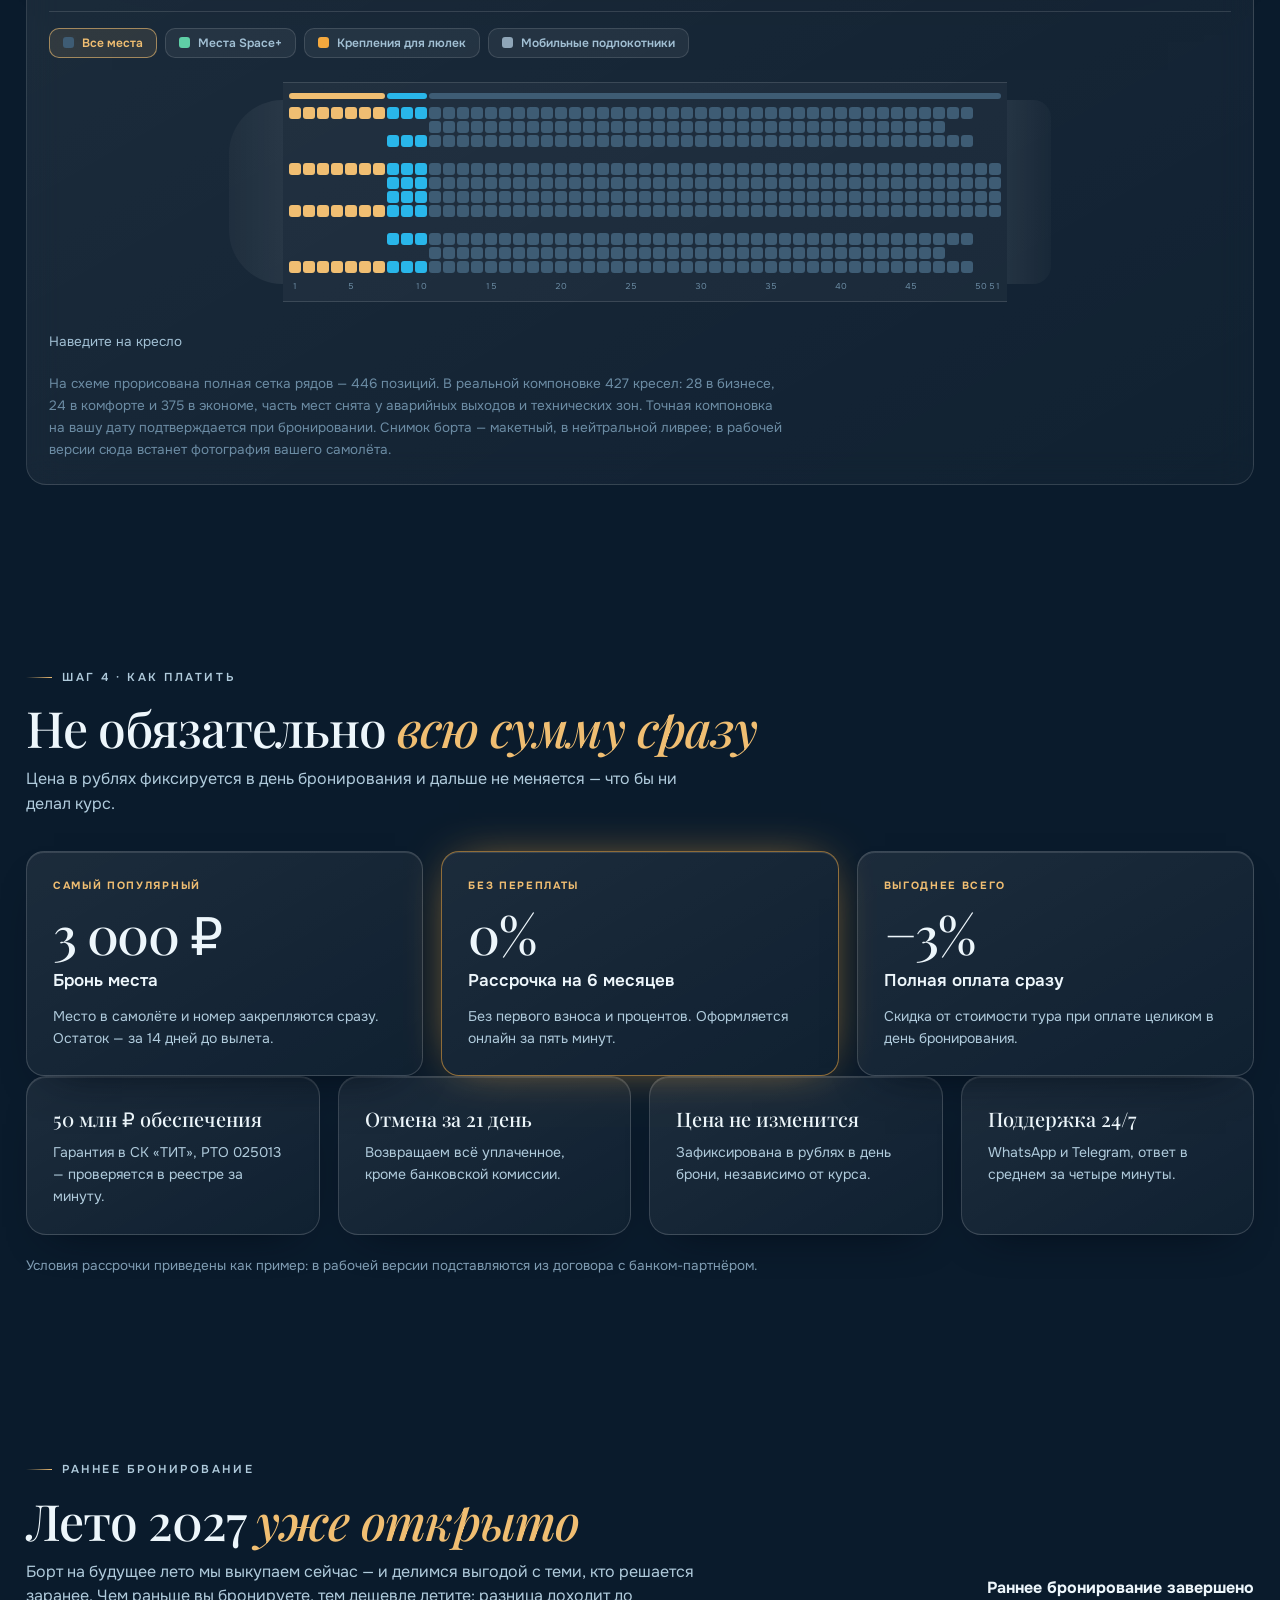
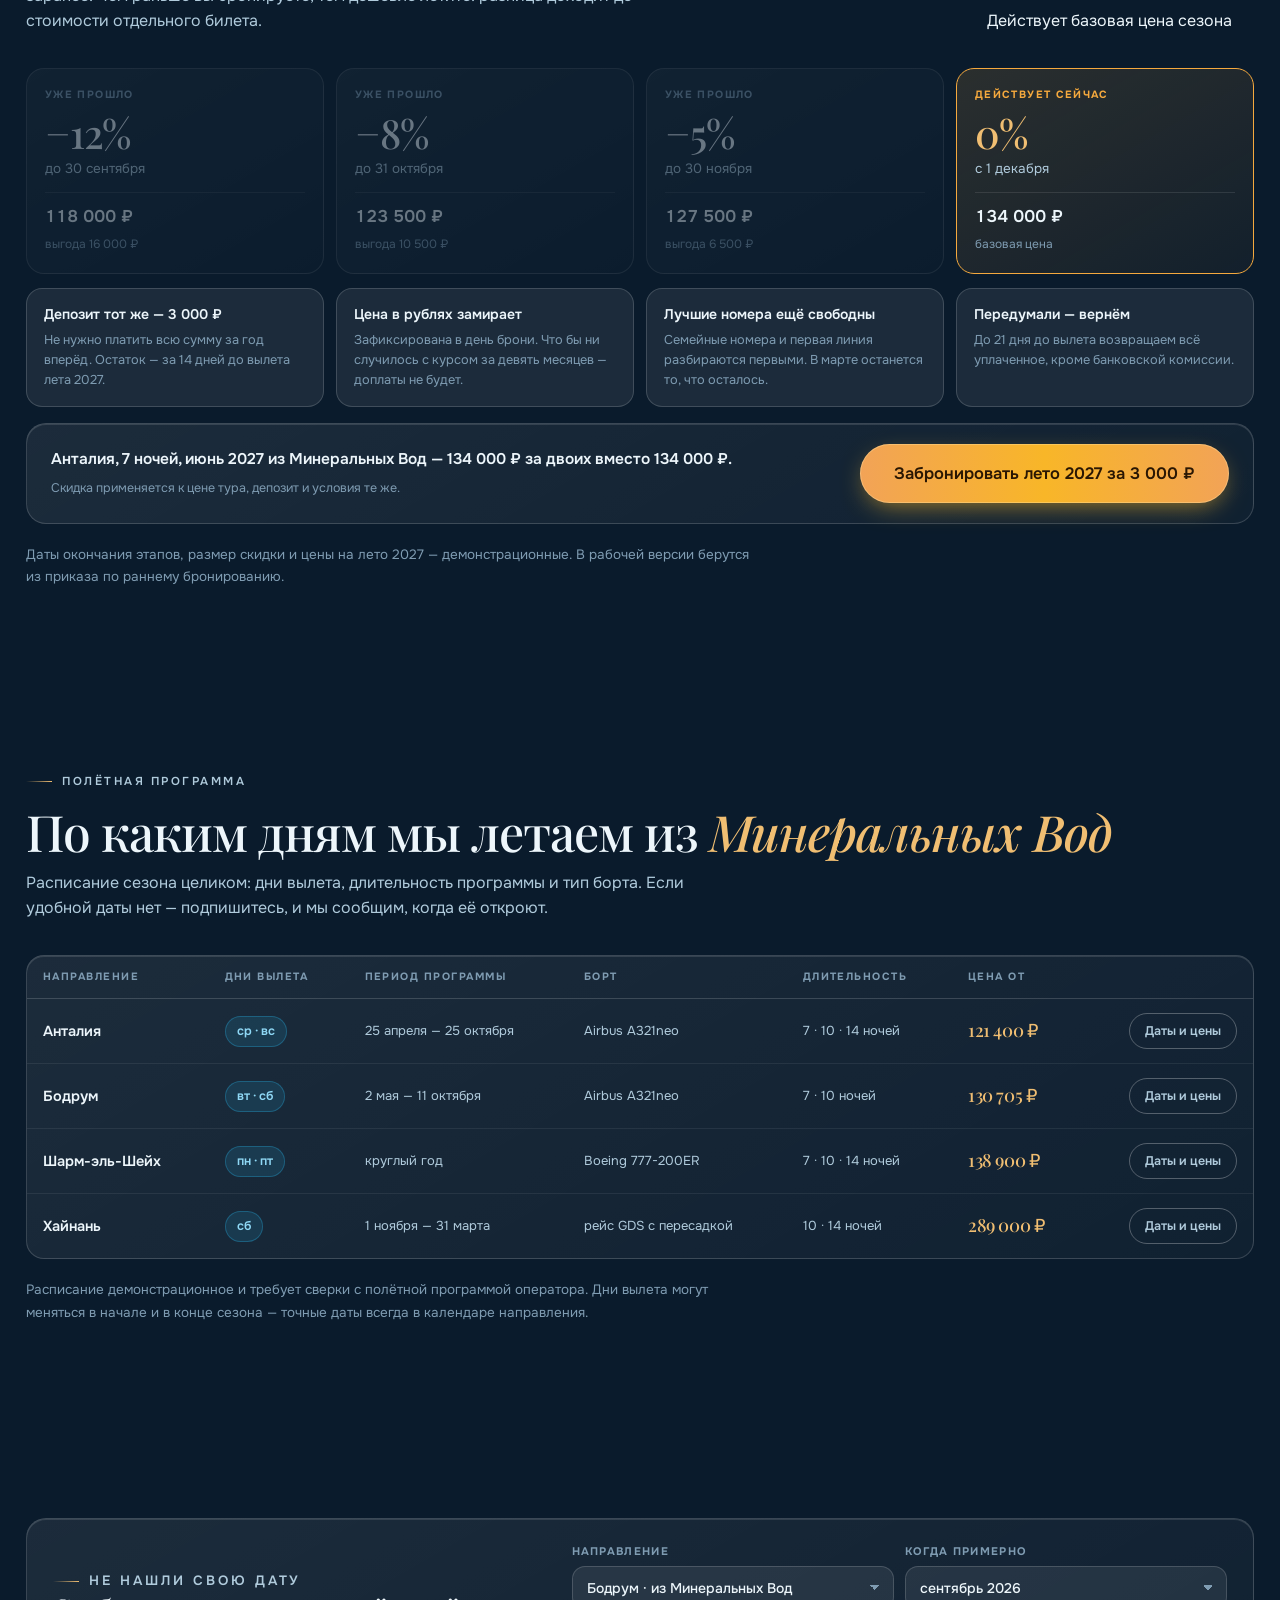
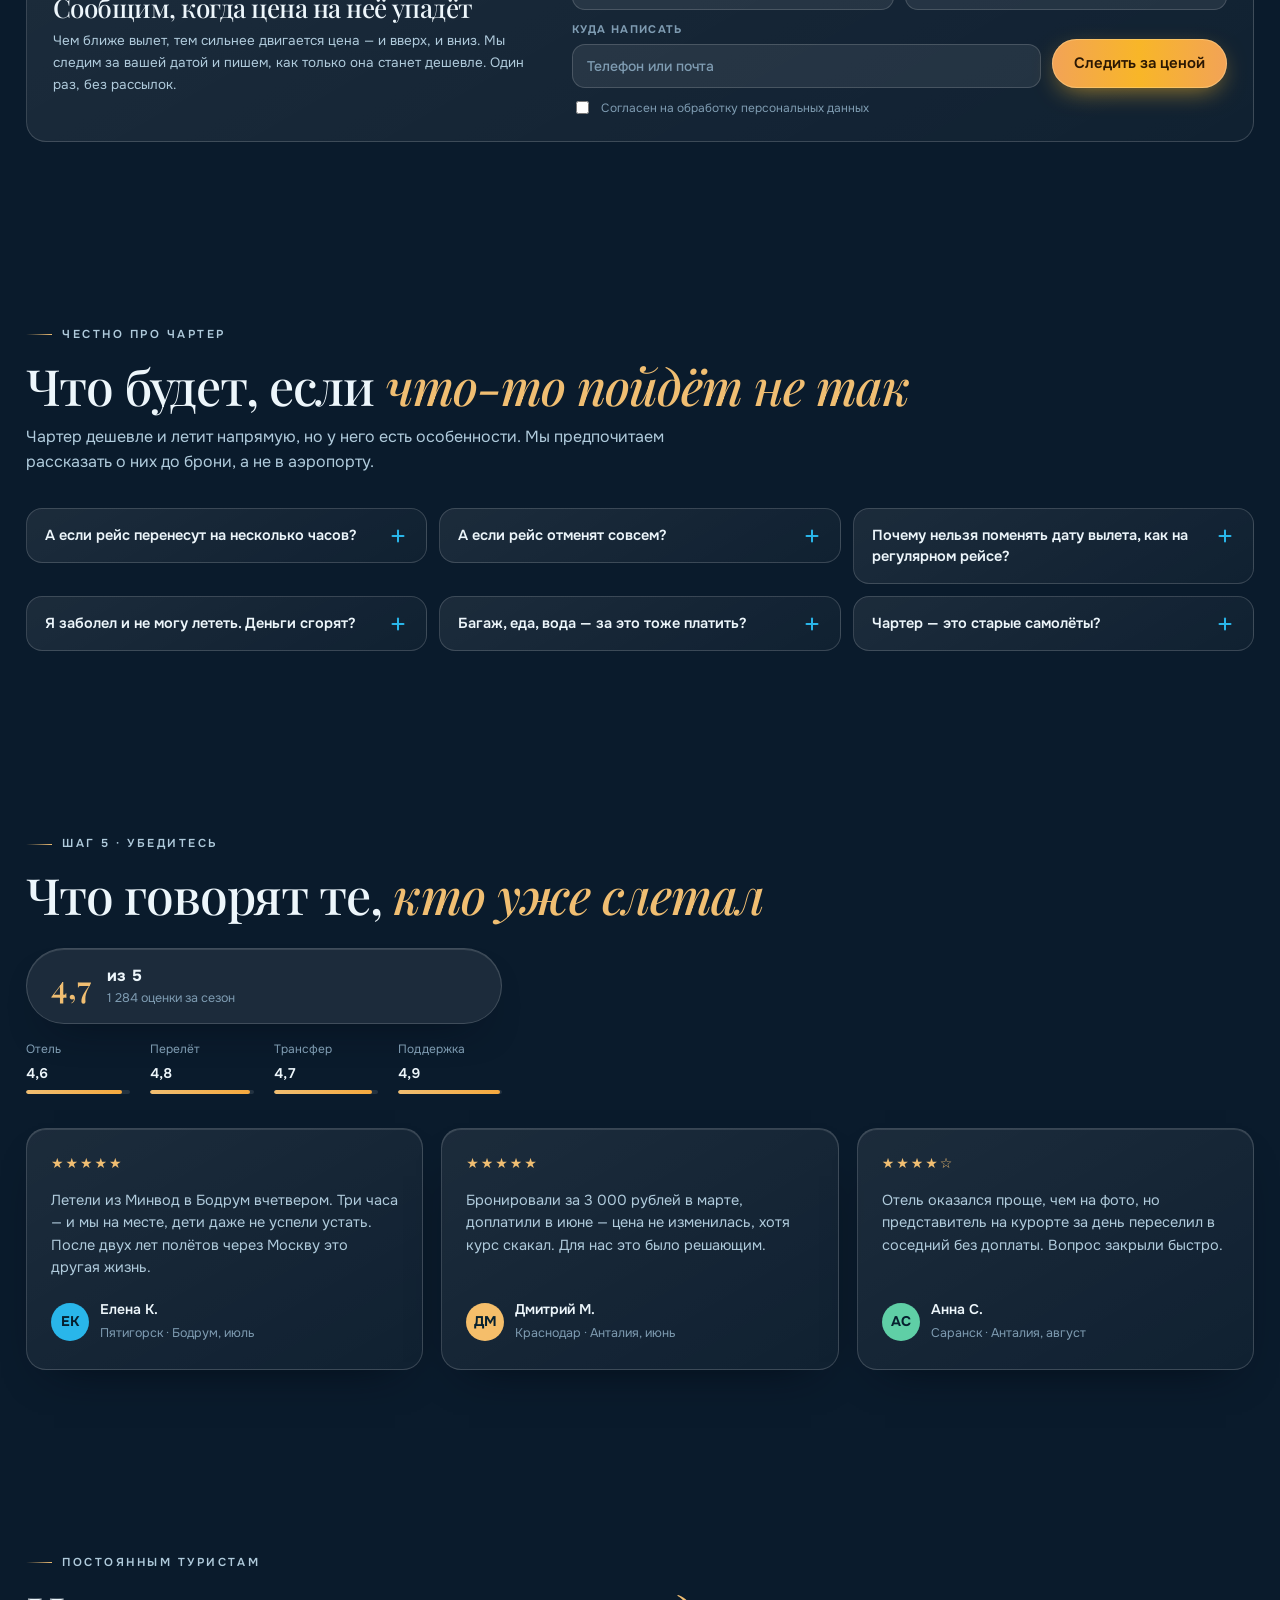
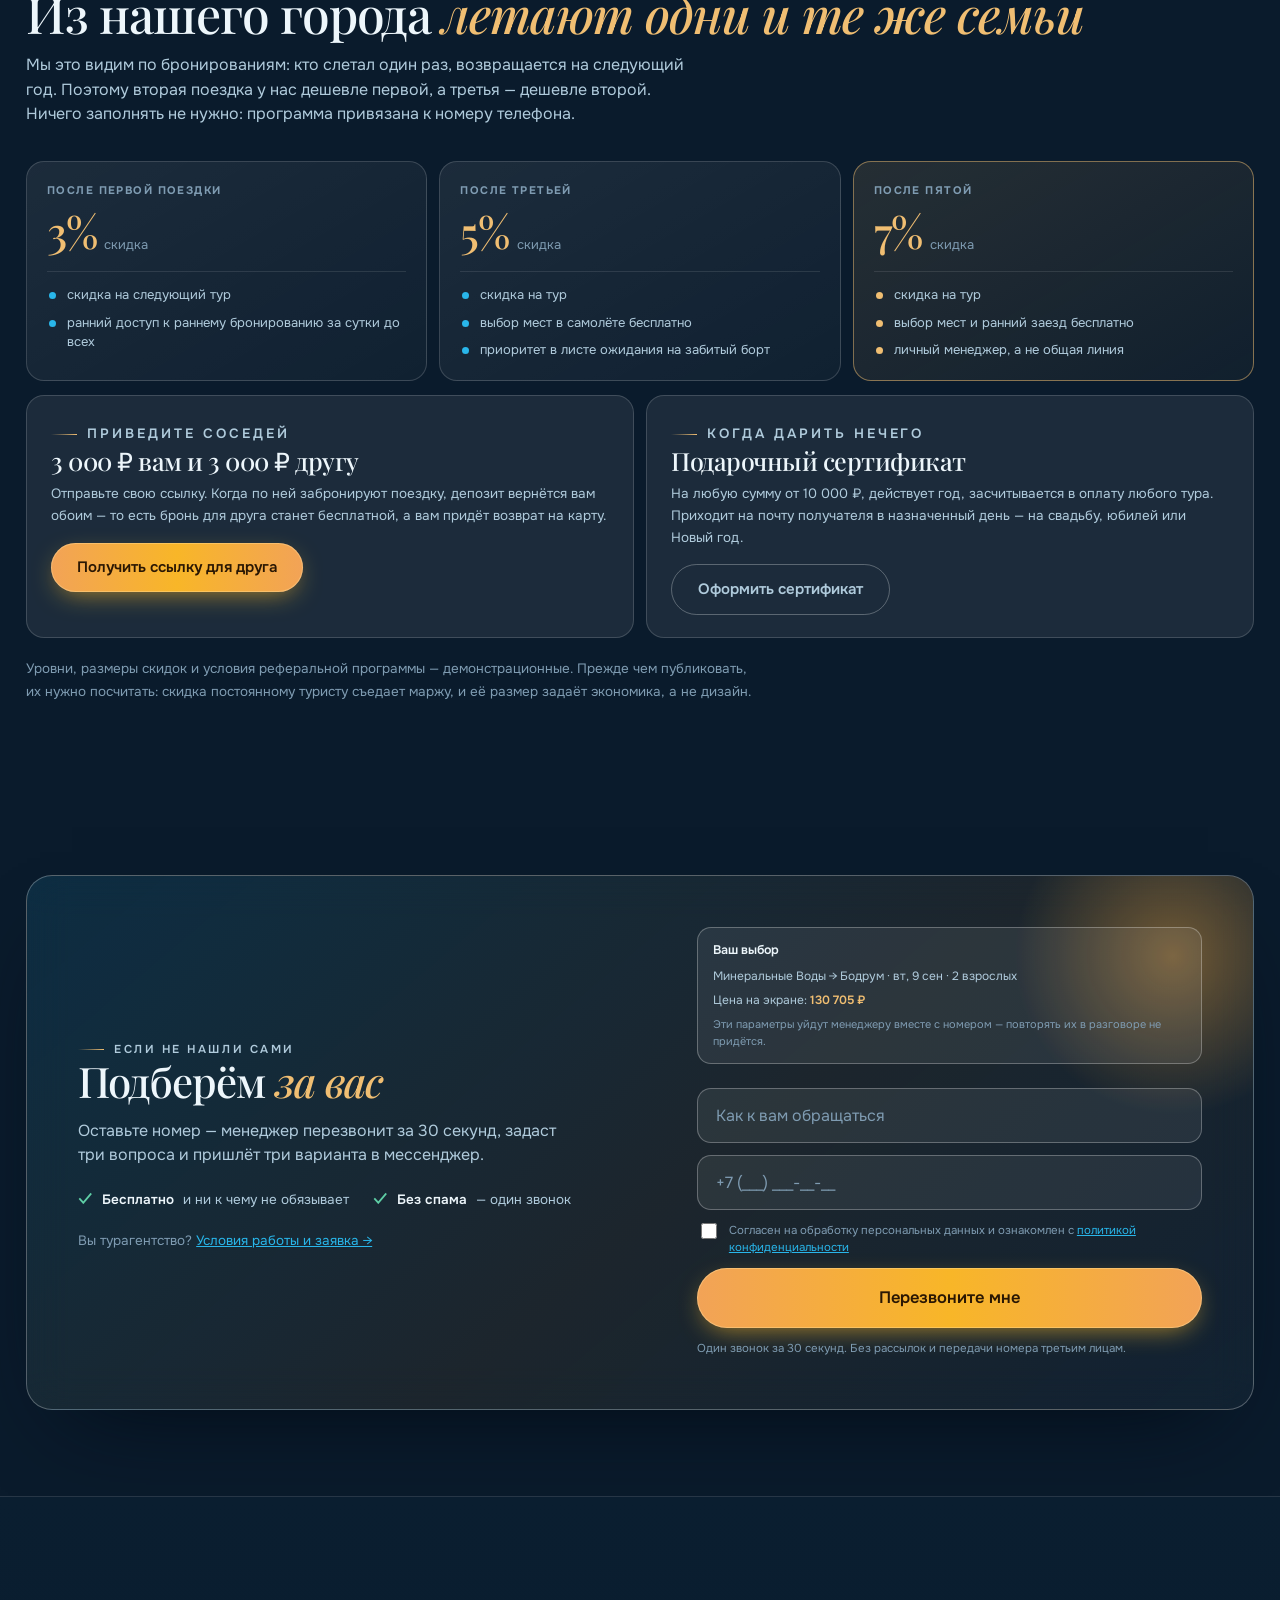
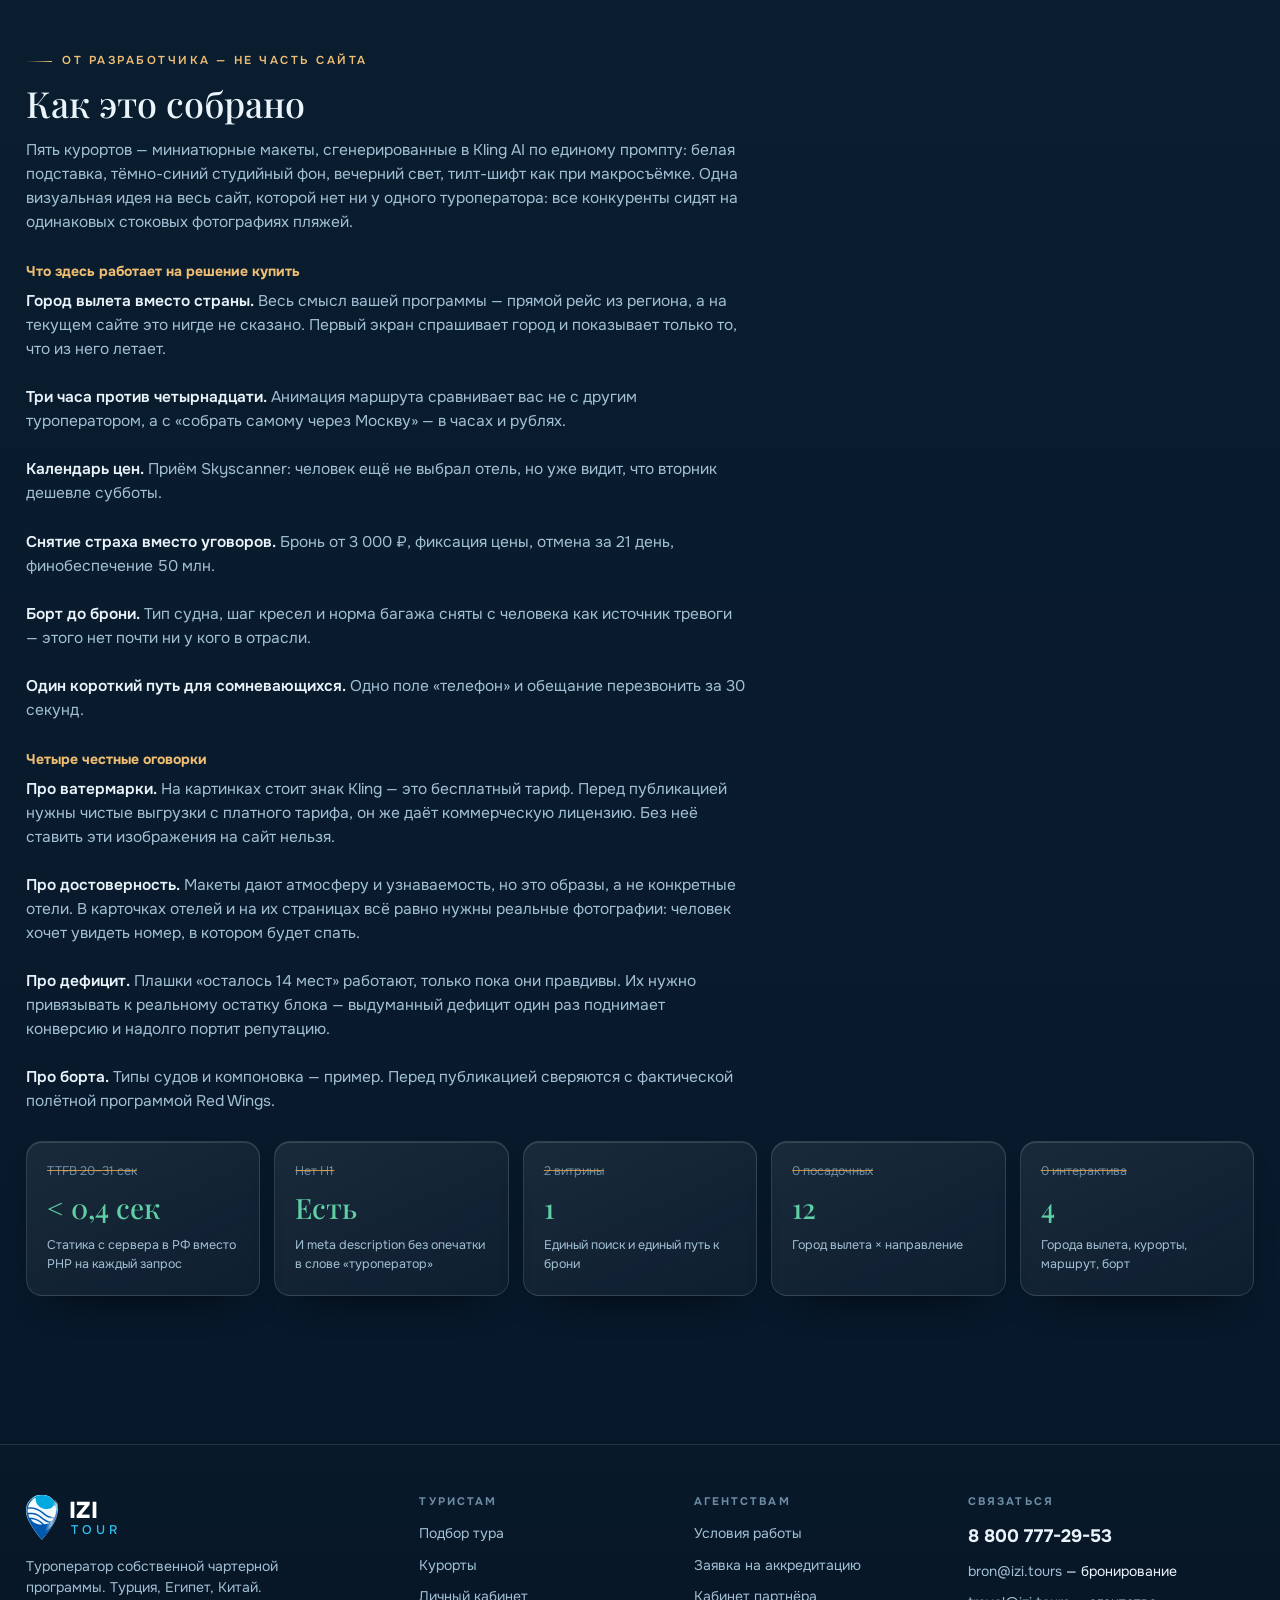
==== commit 8a7b2f28: "Редактор содержимого: данные вынесены в data/content.json, admin.html с формами, загрузкой фотографи" ====
--- a/index.html
+++ b/index.html
@@ -29,6 +29,8 @@
 </head>
 <body>
 
+<div class="ribbon draftbar" hidden><div class="wrap"><b>ЧЕРНОВИК</b>
+  <span>Показаны несохранённые правки из редактора. На опубликованном сайте их пока нет.</span></div></div>
 <div class="ribbon"><div class="wrap">
   <b>КОНЦЕПТ</b>
   <span>Прототип редизайна. Не действующий сайт IZI TOUR — официальный на izi.tours. Цены, места, борта и отзывы — пример данных.</span>
--- a/assets/css/site.css
+++ b/assets/css/site.css
@@ -826,6 +826,9 @@
 }
 
 /* ---------- демо-панель сбора данных ---------- */
+.draftbar{background:linear-gradient(90deg,#F2A357,#F8B628)!important}
+.draftbar b,.draftbar span{color:#2A1703!important}
+html[data-draft] .draftbar{display:block}
 .crmfab{position:fixed;left:20px;bottom:26px;z-index:76;transition:bottom .3s cubic-bezier(.2,.8,.3,1),border-color .2s,transform .2s;display:inline-flex;align-items:center;gap:9px;
   padding:11px 16px;border-radius:100px;cursor:pointer;font:600 12.5px/1 var(--ui);
   color:#EAF4FA;background:rgba(6,22,38,.92);border:1px solid rgba(41,182,234,.45);
